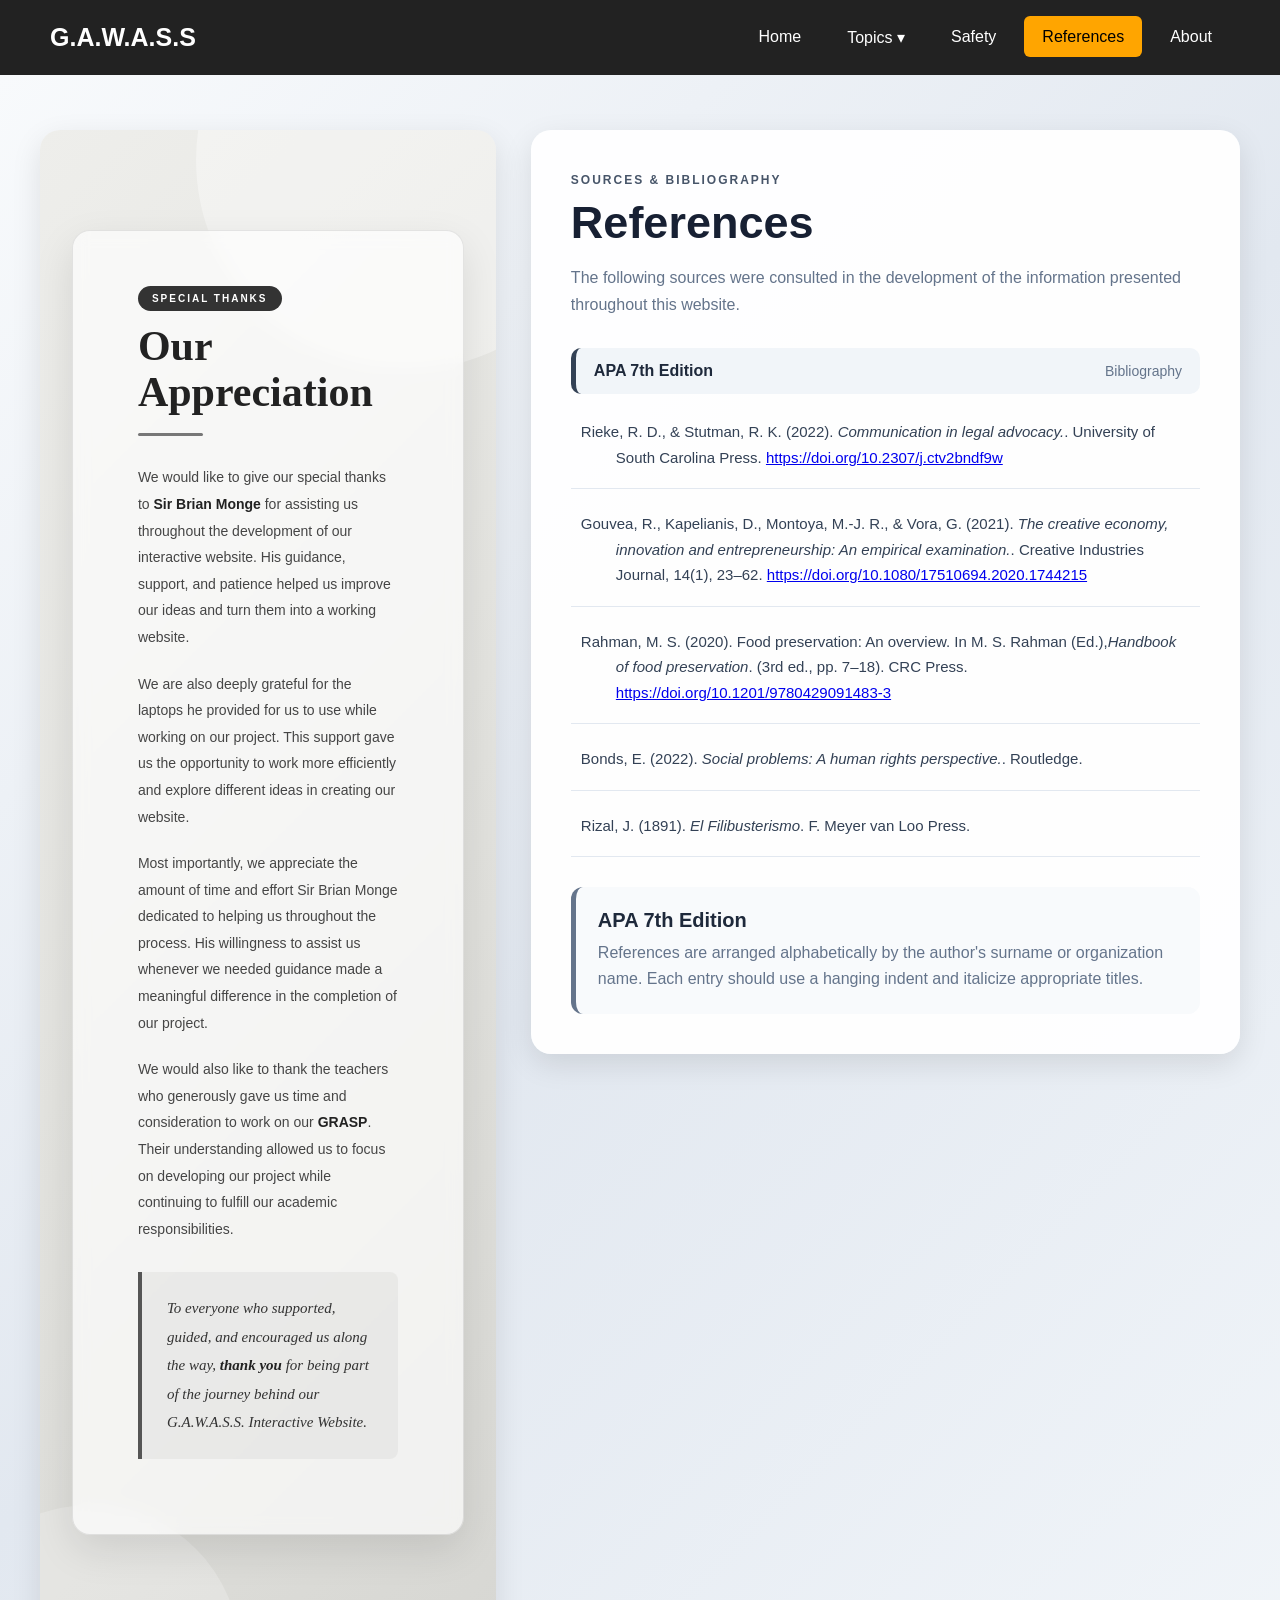
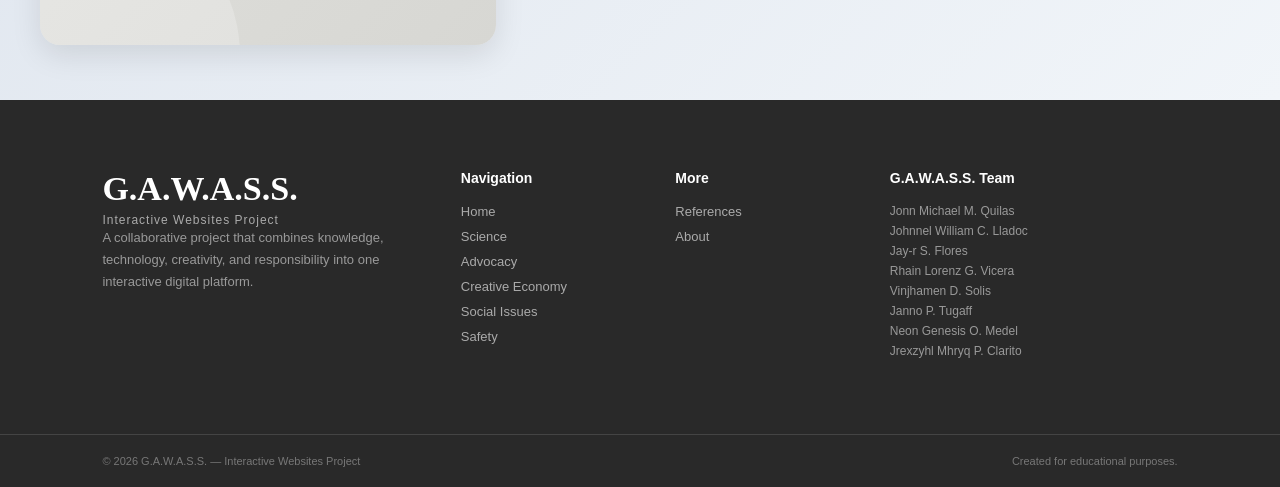
==== references.html @ 362246bd "Update references.html" ====
<!DOCTYPE html>
<html lang="en">

<head>
    <meta charset="UTF-8">
    <meta name="viewport" content="width=device-width, initial-scale=1.0">

    <title>References & Credits</title>

    <link rel="stylesheet" href="style.css">
</head>

<body>

 <header>
    <nav class="navbar">
        <div class="logo">
            G.A.W.A.S.S
        </div>
        <ul class="nav-links">
            <li>
                <a href="index.html">Home</a>
            </li>

            <li class="dropdown">
                <a href="#" class="topics-button">
                    Topics ▾
                </a>
                <ul class="dropdown-menu">
                    <li>
                        <a href="science.html">
                            Science
                        </a>
                    </li>
                    <li>
                        <a href="advocacy.html">
                            Advocacy
                        </a>
                    </li>
                    <li>
                        <a href="narrative.html">
                            Creative Economy
                        </a>
                    </li>
                    <li>
                        <a href="filipino.html">
                            Social Issues
                        </a>
                    </li>
                </ul>
            </li>
            <li>
                <a href="safety.html">
                    Safety
                </a>
            </li>
            <li>
                <a href="references.html" class="active">
                    References
                </a>
            </li>
            <li>
                <a href="about.html">
                    About
                </a>
            </li>
        </ul>
    </nav>
</header>



    
    <main class="references-page">

        <div class="references-container">

           <div class="credits-section">

    <div class="credits-content">

        <span class="credits-label">
            SPECIAL THANKS
        </span>

        <h2>
            Our Appreciation
        </h2>

        <p>
            We would like to give our special thanks to
            <strong>Sir Brian Monge</strong> for assisting us
            throughout the development of our interactive
            website. His guidance, support, and patience
            helped us improve our ideas and turn them into
            a working website.
        </p>

        <p>
            We are also deeply grateful for the laptops he
            provided for us to use while working on our
            project. This support gave us the opportunity
            to work more efficiently and explore different
            ideas in creating our website.
        </p>

        <p>
            Most importantly, we appreciate the amount of
            time and effort Sir Brian Monge dedicated to
            helping us throughout the process. His willingness
            to assist us whenever we needed guidance made a
            meaningful difference in the completion of our
            project.
        </p>

        <p>
            We would also like to thank the teachers who
            generously gave us time and consideration to work
            on our <strong>GRASP</strong>. Their understanding
            allowed us to focus on developing our project
            while continuing to fulfill our academic
            responsibilities.
        </p>

        <p class="credits-final-message">
            To everyone who supported, guided, and encouraged
            us along the way, <strong>thank you</strong> for
            being part of the journey behind our
            G.A.W.A.S.S. Interactive Website.
        </p>

    </div>

</div>

            </section>



            <section class="bibliography-section">

                <span class="page-label">
                    SOURCES & BIBLIOGRAPHY
                </span>

                <h1>
                    References
                </h1>

                <p class="bibliography-intro">
                    The following sources were consulted in the
                    development of the information presented
                    throughout this website.
                </p>


                <div class="apa-note">

                    <strong>
                        APA 7th Edition
                    </strong>

                    <span>
                        Bibliography
                    </span>

                </div>


        
                <div class="reference-list">


             

                    <div class="reference">

                        <p>
                            <span class="author">
                                Rieke, R. D., & Stutman, R. K.
                            </span>
                            (2022). <em>Communication in legal advocacy.</em>.
                            University of South Carolina Press.
                            <a href="https://doi.org/10.2307/j.ctv2bndf9w" target="_blank">https://doi.org/10.2307/j.ctv2bndf9w</a>
                        </p>

                    </div>



                    <div class="reference">

                        <p>
                            <span class="author">
                                Gouvea, R., Kapelianis, D., Montoya, M.-J. R., & Vora, G.
                            </span>
                            (2021). <em>The creative economy, innovation and entrepreneurship: An empirical examination.</em>.
                           Creative Industries Journal, 14(1), 23–62. <a href="https://doi.org/10.1080/17510694.2020.1744215" target="_blank">https://doi.org/10.1080/17510694.2020.1744215</a>
                        </p>

                    </div>


         

                    <div class="reference">

                        <p>
                            <span class="author">
                                Rahman, M. S.
                            </span>
                            (2020). Food preservation: An overview. In M. S. Rahman (Ed.),<em>Handbook of food preservation</em>.
                           (3rd ed., pp. 7–18). CRC Press. <a href="https://doi.org/10.1201/9780429091483-3" target="_blank">https://doi.org/10.1201/9780429091483-3</a>
                        </p>

                    </div>


     

                    <div class="reference">

                        <p>
                            <span class="author">
                                Bonds, E.
                            </span>
                            (2022). <em>Social problems: A human rights perspective.</em>.
                            Routledge.
                        </p>

                    </div>


          

                    <div class="reference">

                        <p>
                            <span class="author">
                                Rizal, J.
                            </span>
                            (1891). <em>El Filibusterismo</em>.
                            F. Meyer van Loo Press.
                        </p>

                    </div>


                </div>

                <div class="apa-reminder">

                    <h2>
                        APA 7th Edition
                    </h2>

                    <p>
                        References are arranged alphabetically
                        by the author's surname or organization
                        name. Each entry should use a hanging
                        indent and italicize appropriate titles.
                    </p>

                </div>

            </section>

        </div>

    </main>

    
<footer class="site-footer">

    <div class="footer-main">


       

        <div class="footer-brand">

            <h2>
                G.A.W.A.S.S.
            </h2>

            <p>
                Interactive Websites Project
            </p>

            <p>
                A collaborative project that combines
                knowledge, technology, creativity, and
                responsibility into one interactive
                digital platform.
            </p>

        </div>


    

        <div class="footer-navigation">

            <h3>
                Navigation
            </h3>

            <a href="index.html">
                Home
            </a>

            <a href="science.html">
                Science
            </a>

            <a href="advocacy.html">
                Advocacy
            </a>

            <a href="narrative.html">
                Creative Economy
            </a>

            <a href="filipino.html">
                Social Issues
            </a>

            <a href="safety.html">
                Safety
            </a>

        </div>


    

        <div class="footer-navigation">

            <h3>
                More
            </h3>

            <a href="references.html">
                References
            </a>

            <a href="about.html">
                About
            </a>

        </div>



        <div class="footer-team">

            <h3>
                G.A.W.A.S.S. Team
            </h3>

            <p>
                Jonn Michael M. Quilas
            </p>

            <p>
                Johnnel William C. Lladoc
            </p>

            <p>
                Jay-r S. Flores
            </p>

            <p>
                Rhain Lorenz G. Vicera
            </p>

            <p>
                Vinjhamen D. Solis
            </p>

            <p>
                Janno P. Tugaff
            </p>

            <p>
                Neon Genesis O. Medel
            </p>

            <p>
                Jrexzyhl Mhryq P. Clarito
            </p>

        </div>

    </div>


    <div class="footer-bottom">

        <p>
            © 2026 G.A.W.A.S.S. —
            Interactive Websites Project
        </p>

        <p>
            Created for educational purposes.
        </p>

    </div>

</footer>


</body>

</html>
---- style.css ----
* {
    margin: 0;
    padding: 0;
    box-sizing: border-box;
}

body {
    font-family: Arial, sans-serif;
    background: #f5f5f5;
}


.navbar {
    height: 75px;
    background: #222;
    display: flex;
    align-items: center;
    justify-content: space-between;
    padding: 0 50px;
    box-shadow: 0 3px 10px rgba(0, 0, 0, 0.3);
}


.logo {
    color: white;
    font-size: 25px;
    font-weight: bold;
}


.nav-links {
    display: flex;
    list-style: none;
    gap: 10px;
}

.nav-links a {
    color: white;
    text-decoration: none;
    padding: 12px 18px;
    border-radius: 6px;
    transition: 0.3s;
}

.nav-links a:hover {
    background: orange;
    color: black;
}

.nav-links a.active {
    background: orange;
    color: black;
}


.page {
    text-align: center;
    padding: 100px 30px;
}

.page h1 {
    font-size: 50px;
    margin-bottom: 20px;
}

.page p {
    font-size: 20px;
}





.science-page {
    padding: 60px 40px;
    text-align: center;
    min-height: 100vh;

    
    background: linear-gradient(
        135deg,
        #fff3b0,
        #ffd6a5,
        #caffbf,
        #a0c4ff
    );
}

.science-page h1 {
    font-size: 45px;
    margin-bottom: 15px;
    color: #222;
}

.intro {
    max-width: 800px;
    margin: 0 auto 40px;
    font-size: 18px;
    color: #333;
}


.preservation-container {
    display: grid;
    grid-template-columns: repeat(5, 1fr);
    gap: 20px;
    max-width: 1400px;
    margin: auto;
}

.preservation-box {
    background: rgba(255, 255, 255, 0.92);
    padding: 25px 20px;
    border-radius: 15px;
    min-height: 350px;

    box-shadow: 0 8px 20px rgba(0, 0, 0, 0.2);

    transition: 0.3s;
}

.preservation-box:hover {
    transform: translateY(-10px) scale(1.02);
    box-shadow: 0 15px 30px rgba(0, 0, 0, 0.3);
}

.preservation-box h2 {
    font-size: 22px;
    margin-bottom: 20px;
    color: #222;
}

.preservation-box p {
    line-height: 1.6;
    color: #444;
}

.reaction {
    margin: 25px 0;
    padding: 12px;
    background: #fff3cd;
    border-radius: 8px;
    border-left: 5px solid orange;
}

.reaction span {
    display: block;
    font-size: 20px;
    font-weight: bold;
    margin-top: 5px;
    color: #d35400;
}

.preservation-box button {
    border: none;
    padding: 10px 18px;
    border-radius: 8px;
    background: orange;
    color: white;
    cursor: pointer;
    font-weight: bold;
    transition: 0.3s;
}

.preservation-box button:hover {
    background: #e67e00;
    transform: scale(1.05);
}

.extra-info {
    display: none;
    margin-top: 15px;
    font-size: 14px;
}

@media (max-width: 1100px) {

    .preservation-container {
        grid-template-columns: repeat(2, 1fr);
    }

}

@media (max-width: 600px) {

    .preservation-container {
        grid-template-columns: 1fr;
    }

}



.science-page {

    background:
        linear-gradient(
            135deg,
            #fff4e6,
            #ffe9d0,
            #fff7ed
        );

    color: #3d3028;

    min-height: 100vh;
}



.science-page .section-heading h1,
.science-page .section-heading h2 {

    color: #4a3020;
}


.science-page .section-heading span {

    color: #a66a3f;

    letter-spacing: 3px;
}


.science-page .preservation-box {

    background: rgba(255, 255, 255, 0.65);

    border: 1px solid #f0c9a5;

    box-shadow:
        0 8px 20px
        rgba(140, 82, 35, 0.10);

    transition:
        transform .3s ease,
        box-shadow .3s ease;
}


.science-page .preservation-box:hover {

    transform: translateY(-5px);

    box-shadow:
        0 14px 28px
        rgba(140, 82, 35, 0.16);
}



.preservation-importance {

    width: min(1100px, 92%);

    margin: 90px auto 60px;

    background: rgba(255, 255, 255, 0.65);

    border: 1px solid #efc9a7;

    border-radius: 14px;

    overflow: hidden;

    box-shadow:
        0 10px 28px
        rgba(120, 70, 30, 0.10);
}


.importance-image {

    width: 100%;

    height: 280px;

    overflow: hidden;
}


.importance-image img {

    width: 100%;

    height: 100%;

    object-fit: cover;

    display: block;

    transition:
        transform .5s ease;
}


.preservation-importance:hover
.importance-image img {

    transform: scale(1.03);
}

.importance-content {

    padding: 40px 50px 45px;
}


.importance-content span {

    font-size: 11px;

    letter-spacing: 3px;

    color: #a66a3f;
}


.importance-content h2 {

    font-family:
        'Cormorant Garamond',
        Georgia,
        serif;

    font-size: 40px;

    font-weight: 500;

    color: #4a3020;

    margin: 8px 0 18px;
}


.importance-content p {

    max-width: 850px;

    font-size: 14px;

    line-height: 1.9;

    color: #69574a;

    margin-bottom: 15px;
}


@media (max-width: 650px) {

    .preservation-importance {

        width: 94%;

        margin-top: 60px;
    }


    .importance-image {

        height: 200px;
    }


    .importance-content {

        padding: 30px 25px 35px;
    }


    .importance-content h2 {

        font-size: 32px;
    }

}








.about-page {

    min-height: 100vh;

    padding: 50px;

    background: linear-gradient(
        135deg,
        #ffffff,
        #eeeeee
    );
}



.about-container {

    max-width: 1400px;

    margin: auto;

    display: grid;

    grid-template-columns:
        1fr 1.2fr;

    gap: 40px;

    align-items: start;
}




.members-section {

    background:
        rgba(255, 255, 255, 0.95);

    padding: 30px;

    border-radius: 20px;

    box-shadow:
        0 10px 30px
        rgba(0, 0, 0, 0.12);
}


.members-section h1 {

    font-size: 40px;

    margin-bottom: 5px;
}


.section-description {

    color: #555;

    margin-bottom: 25px;
}


.members-list {

    display: flex;

    flex-direction: column;

    gap: 12px;
}


.member-card {

    display: flex;

    align-items: center;

    background: white;

    padding: 12px;

    border-radius: 12px;

    box-shadow:
        0 4px 10px
        rgba(0, 0, 0, 0.08);

    transition: 0.3s;
}


.member-card:hover {

    transform:
        translateX(8px);

    box-shadow:
        0 8px 18px
        rgba(0, 0, 0, 0.15);
}



.member-card img {

    width: 70px;

    height: 70px;

    object-fit: cover;

    border-radius: 50%;

    margin-right: 15px;

    border: 3px solid #64748b;

    background: #eee;
}



.member-card h2 {

    font-size: 18px;

    margin-bottom: 5px;
}


.member-card p {

    color: #777;

    font-size: 14px;
}



.website-section {

    background:
        rgba(255, 255, 255, 0.95);

    border-radius: 20px;

    padding: 40px;

    box-shadow:
        0 10px 30px
        rgba(0, 0, 0, 0.12);
}


.website-content h1 {

    font-size: 45px;

    margin: 10px 0 20px;
}


.website-content > p {

    font-size: 17px;

    line-height: 1.7;

    color: #444;

    margin-bottom: 18px;
}



.tag {

    display: inline-block;

    padding: 8px 14px;

    background: #334155;

    color: white;

    font-size: 12px;

    font-weight: bold;

    border-radius: 20px;

    letter-spacing: 1px;
}



.topic-card {

    display: flex;

    align-items: flex-start;

    gap: 15px;

    padding: 18px;

    margin-top: 15px;

    background: #f8fafc;

    border-radius: 12px;

    border-left: 5px solid #64748b;

    transition: 0.3s;
}


.topic-card:hover {

    transform:
        translateX(5px);

    background: #f1f5f9;
}




.topic-icon {

    font-size: 30px;

    min-width: 40px;
}



.topic-card h2 {

    font-size: 21px;

    margin-bottom: 7px;

    color: #1e293b;
}


.topic-card p {

    color: #555;

    line-height: 1.6;

    margin: 0;
}


.website-ending {

    margin-top: 30px;

    padding: 25px;

    background:
        linear-gradient(
            135deg,
            #e2e8f0,
            #f8fafc
        );

    border-radius: 15px;

    border-left: 5px solid #334155;
}


.website-ending h2 {

    margin-top: 0;

    margin-bottom: 10px;
}


.website-ending p {

    line-height: 1.7;

    color: #444;
}



@media (max-width: 1000px) {

    .about-container {

        grid-template-columns: 1fr;
    }

}


@media (max-width: 600px) {

    .about-page {

        padding: 20px;
    }


    .website-section,
    .members-section {

        padding: 25px;
    }


    .website-content h1 {

        font-size: 35px;
    }

}










.safety-page {

    min-height: 100vh;

    padding: 60px 40px;

    background: linear-gradient(
        135deg,
        #dbeafe,
        #f8fafc,
        #e2e8f0
    );
}


.safety-title {

    text-align: center;

    max-width: 900px;

    margin: 0 auto 45px;
}


.safety-title span {

    font-size: 13px;

    font-weight: bold;

    letter-spacing: 3px;

    color: #475569;
}


.safety-title h1 {

    font-size: 48px;

    margin: 10px 0 15px;

    color: #172033;
}


.safety-title p {

    font-size: 18px;

    line-height: 1.6;

    color: #475569;
}

.safety-container {

    max-width: 1400px;

    margin: auto;

    display: grid;

    grid-template-columns:
        repeat(3, 1fr);

    gap: 25px;
}

.safety-box {

    position: relative;

    background: rgba(255, 255, 255, 0.95);

    padding: 35px 30px;

    border-radius: 18px;

    min-height: 560px;

    box-shadow:
        0 8px 25px
        rgba(0, 0, 0, 0.12);

    transition: 0.3s;

    border-top: 6px solid;
}


.safety-box:hover {

    transform:
        translateY(-8px);

    box-shadow:
        0 15px 30px
        rgba(0, 0, 0, 0.20);
}


.general-safety {

    border-top-color:
        #3b82f6;
}

.personal-safety {

    border-top-color:
        #22c55e;
}


.fire-safety {

    border-top-color:
        #ef4444;
}

.box-letter {

    position: absolute;

    top: 20px;

    right: 25px;

    width: 45px;

    height: 45px;

    display: flex;

    align-items: center;

    justify-content: center;

    border-radius: 50%;

    background: #172033;

    color: white;

    font-size: 20px;

    font-weight: bold;
}

.safety-icon {

    font-size: 50px;

    margin-bottom: 15px;
}


.safety-box h2 {

    font-size: 28px;

    margin-bottom: 12px;

    color: #172033;
}


.safety-box > p {

    color: #475569;

    line-height: 1.6;

    margin-bottom: 20px;
}



.safety-box ul {

    padding-left: 20px;
}


.safety-box li {

    margin-bottom: 13px;

    line-height: 1.5;

    color: #334155;
}



.safety-reminder {

    max-width: 1000px;

    margin: 40px auto 0;

    padding: 28px 35px;

    background:
        linear-gradient(
            135deg,
            #172033,
            #334155
        );

    color: white;

    border-radius: 15px;

    text-align: center;

    box-shadow:
        0 8px 20px
        rgba(0, 0, 0, 0.15);
}


.safety-reminder h2 {

    margin-bottom: 10px;

    font-size: 26px;
}


.safety-reminder p {

    color: #e2e8f0;

    line-height: 1.6;
}


@media (max-width: 1000px) {

    .safety-container {

        grid-template-columns: 1fr;
    }

    .safety-box {

        min-height: auto;
    }

}


@media (max-width: 600px) {

    .safety-page {

        padding: 35px 20px;
    }


    .safety-title h1 {

        font-size: 38px;
    }


    .safety-title p {

        font-size: 16px;
    }

}


.safety-image-section {

    width: min(1100px, 92%);

    margin: 80px auto 70px;

    background: rgba(255, 255, 255, 0.6);

    border-radius: 14px;

    overflow: hidden;

    border: 1px solid #c7c7c7;

    box-shadow:
        0 10px 25px
        rgba(0, 0, 0, 0.08);
}




.safety-wide-image {

    width: 100%;

    height: 300px;

    overflow: hidden;
}


.safety-wide-image img {

    width: 100%;

    height: 100%;

    object-fit: cover;

    display: block;

    transition:
        transform 0.5s ease;
}


.safety-image-section:hover
.safety-wide-image img {

    transform: scale(1.03);
}




.safety-image-caption {

    padding: 30px 45px 35px;
}


.safety-image-caption span {

    font-size: 11px;

    letter-spacing: 3px;

    color: #777;
}


.safety-image-caption h2 {

    font-family:
        'Cormorant Garamond',
        Georgia,
        serif;

    font-size: 38px;

    font-weight: 500;

    color: #333;

    margin: 8px 0 12px;
}


.safety-image-caption p {

    max-width: 850px;

    color: #666;

    font-size: 14px;

    line-height: 1.8;
}



@media (max-width: 650px) {

    .safety-image-section {

        width: 94%;

        margin: 60px auto;
    }


    .safety-wide-image {

        height: 200px;
    }


    .safety-image-caption {

        padding: 25px;
    }


    .safety-image-caption h2 {

        font-size: 31px;
    }

}










.advocacy-page {

    min-height: 100vh;

    padding: 60px 40px;

    background: linear-gradient(
        135deg,
        #ecfdf5,
        #f0fdf4,
        #d1fae5
    );
}


.advocacy-title {

    text-align: center;

    max-width: 900px;

    margin: 0 auto 50px;
}


.advocacy-title span {

    font-size: 13px;

    font-weight: bold;

    letter-spacing: 3px;

    color: #166534;
}


.advocacy-title h1 {

    font-size: 48px;

    margin: 10px 0 15px;

    color: #14532d;
}


.advocacy-title p {

    font-size: 18px;

    line-height: 1.6;

    color: #365314;
}


.cause-effect {

    max-width: 1200px;

    margin: auto;

    display: grid;

    grid-template-columns:
        1fr 100px 1fr;

    gap: 0 20px;

    align-items: center;
}



.chart-heading {

    padding: 25px;

    border-radius: 18px;

    margin-bottom: 25px;
}


.chart-heading span {

    font-size: 12px;

    font-weight: bold;

    letter-spacing: 2px;
}


.chart-heading h2 {

    font-size: 27px;

    margin: 8px 0;
}


.chart-heading p {

    line-height: 1.5;

    margin: 0;
}


.cause-heading {

    grid-column: 1;

    background: #dcfce7;

    border-left: 6px solid #16a34a;

    color: #14532d;
}


.effect-heading {

    grid-column: 3;

    background: #fef3c7;

    border-left: 6px solid #eab308;

    color: #713f12;
}



.cause-card {

    grid-column: 1;

    background: white;

    padding: 25px;

    border-radius: 16px;

    margin-bottom: 25px;

    min-height: 180px;

    border-left: 5px solid #22c55e;

    box-shadow:
        0 7px 20px
        rgba(0, 0, 0, 0.10);

    transition: 0.3s;
}


.cause-card:hover {

    transform: translateX(-5px);

    box-shadow:
        0 12px 25px
        rgba(0, 0, 0, 0.15);
}


.cause-number {

    font-size: 12px;

    font-weight: bold;

    color: #16a34a;

    letter-spacing: 2px;

    margin-bottom: 8px;
}


.cause-card h3 {

    font-size: 23px;

    margin-bottom: 10px;

    color: #166534;
}


.cause-card p {

    color: #555;

    line-height: 1.6;
}



.effect-card {

    grid-column: 3;

    background: white;

    padding: 25px;

    border-radius: 16px;

    margin-bottom: 25px;

    min-height: 180px;

    border-left: 5px solid #eab308;

    box-shadow:
        0 7px 20px
        rgba(0, 0, 0, 0.10);

    transition: 0.3s;
}


.effect-card:hover {

    transform: translateX(5px);

    box-shadow:
        0 12px 25px
        rgba(0, 0, 0, 0.15);
}


.effect-number {

    font-size: 12px;

    font-weight: bold;

    color: #ca8a04;

    letter-spacing: 2px;

    margin-bottom: 8px;
}


.effect-card h3 {

    font-size: 23px;

    margin-bottom: 10px;

    color: #713f12;
}


.effect-card p {

    color: #555;

    line-height: 1.6;
}


.connection {

    grid-column: 2;

    height: 180px;

    display: flex;

    flex-direction: column;

    align-items: center;

    justify-content: center;
}


.connection-line {

    width: 5px;

    height: 100px;

    background: #65a30d;

    border-radius: 10px;
}


.connection-arrow {

    font-size: 30px;

    font-weight: bold;

    color: #65a30d;

    line-height: 1;
}



.action-plan {

    max-width: 1200px;

    margin: 70px auto 0;

    padding: 45px;

    background: rgba(255, 255, 255, 0.95);

    border-radius: 22px;

    box-shadow:
        0 10px 30px
        rgba(0, 0, 0, 0.12);
}


.action-title {

    text-align: center;

    max-width: 800px;

    margin: auto;
}


.action-title span {

    font-size: 12px;

    font-weight: bold;

    letter-spacing: 2px;

    color: #15803d;
}


.action-title h2 {

    font-size: 38px;

    color: #14532d;

    margin: 8px 0 12px;
}


.action-title p {

    color: #555;

    line-height: 1.7;
}


.action-grid {

    display: grid;

    grid-template-columns:
        repeat(3, 1fr);

    gap: 20px;

    margin-top: 35px;
}


.action-card {

    padding: 25px;

    background: #f0fdf4;

    border-radius: 15px;

    border-top: 4px solid #22c55e;

    transition: 0.3s;
}


.action-card:hover {

    transform:
        translateY(-5px);

    background: #dcfce7;
}


.action-icon {

    font-size: 35px;

    margin-bottom: 10px;
}


.action-card h3 {

    font-size: 21px;

    color: #166534;

    margin-bottom: 8px;
}


.action-card p {

    color: #555;

    line-height: 1.6;

    margin: 0;
}



.action-message {

    margin-top: 35px;

    padding: 30px;

    text-align: center;

    background:
        linear-gradient(
            135deg,
            #14532d,
            #166534
        );

    color: white;

    border-radius: 17px;
}


.action-message h2 {

    font-size: 30px;

    margin-bottom: 10px;
}


.action-message p {

    max-width: 800px;

    margin: auto;

    color: #dcfce7;

    line-height: 1.7;
}


@media (max-width: 900px) {

    .cause-effect {

        grid-template-columns: 1fr;

        gap: 15px;
    }


    .chart-heading {

        grid-column: 1 !important;
    }


    .cause-card,
    .effect-card {

        grid-column: 1;

        margin-bottom: 0;
    }


    .connection {

        grid-column: 1;

        height: 70px;

        flex-direction: row;
    }


    .connection-line {

        width: 100px;

        height: 5px;
    }


    .connection-arrow {

        transform: rotate(-90deg);
    }


    .action-grid {

        grid-template-columns: 1fr;
    }

}


@media (max-width: 600px) {

    .advocacy-page {

        padding: 35px 20px;
    }


    .advocacy-title h1 {

        font-size: 38px;
    }


    .action-plan {

        padding: 25px;
    }

}

.advocacy-image-section {

    width: min(1100px, 92%);

    margin: 80px auto 70px;

    background: rgba(255, 255, 255, 0.55);

    border-radius: 14px;

    overflow: hidden;

    border: 1px solid #c9d2c5;

    box-shadow:
        0 10px 25px
        rgba(0, 0, 0, 0.08);
}



.advocacy-wide-image {

    width: 100%;

    height: 300px;

    overflow: hidden;
}


.advocacy-wide-image img {

    width: 100%;

    height: 100%;

    object-fit: cover;

    display: block;

    transition:
        transform 0.5s ease;
}


.advocacy-image-section:hover
.advocacy-wide-image img {

    transform: scale(1.03);
}


.advocacy-image-caption {

    padding: 30px 45px 35px;
}


.advocacy-image-caption span {

    font-size: 11px;

    letter-spacing: 3px;

    color: #657461;
}


.advocacy-image-caption h2 {

    font-family:
        'Cormorant Garamond',
        Georgia,
        serif;

    font-size: 38px;

    font-weight: 500;

    color: #354235;

    margin: 8px 0 12px;
}


.advocacy-image-caption p {

    max-width: 850px;

    color: #606860;

    font-size: 14px;

    line-height: 1.8;
}



@media (max-width: 650px) {

    .advocacy-image-section {

        width: 94%;

        margin: 60px auto;
    }


    .advocacy-wide-image {

        height: 200px;
    }


    .advocacy-image-caption {

        padding: 25px;
    }


    .advocacy-image-caption h2 {

        font-size: 31px;
    }

}








.references-page {

    min-height: 100vh;

    padding: 55px 40px;

    background: linear-gradient(
        135deg,
        #f8fafc,
        #e2e8f0,
        #f1f5f9
    );
}



.references-container {

    max-width: 1400px;

    margin: auto;

    display: grid;

    grid-template-columns:
        0.9fr 1.4fr;

    gap: 35px;

    align-items: start;
}




.credits-section,
.bibliography-section {

    background:
        rgba(255, 255, 255, 0.96);

    border-radius: 20px;

    padding: 40px;

    box-shadow:
        0 10px 30px
        rgba(0, 0, 0, 0.10);
}




.page-label {

    display: inline-block;

    font-size: 12px;

    font-weight: bold;

    letter-spacing: 2px;

    color: #475569;

    margin-bottom: 5px;
}



.references-page h1 {

    font-size: 45px;

    margin: 5px 0 15px;

    color: #172033;
}



.credits-intro,
.bibliography-intro {

    color: #64748b;

    line-height: 1.7;

    margin-bottom: 30px;
}




.credit-list {

    display: flex;

    flex-direction: column;

    gap: 12px;
}




.credit-member {

    display: flex;

    align-items: center;

    gap: 15px;

    padding: 15px;

    background: #f8fafc;

    border-radius: 12px;

    border-left: 4px solid #64748b;

    transition: 0.3s;
}


.credit-member:hover {

    transform:
        translateX(5px);

    background: #f1f5f9;
}




.credit-number {

    min-width: 38px;

    height: 38px;

    display: flex;

    align-items: center;

    justify-content: center;

    background: #334155;

    color: white;

    border-radius: 50%;

    font-size: 12px;

    font-weight: bold;
}



.credit-member h2 {

    font-size: 17px;

    margin: 0 0 4px;

    color: #1e293b;
}


.credit-member p {

    margin: 0;

    color: #64748b;

    font-size: 13px;
}



.website-credit {

    margin-top: 25px;

    padding: 25px;

    border-radius: 15px;

    background:
        linear-gradient(
            135deg,
            #334155,
            #475569
        );

    color: white;
}


.website-credit h2 {

    margin-top: 0;

    margin-bottom: 10px;
}


.website-credit p {

    color: #e2e8f0;

    line-height: 1.6;
}


.credit-line {

    margin-top: 10px;

    color: #f1f5f9;

    font-size: 14px;
}



.apa-note {

    display: flex;

    align-items: center;

    justify-content: space-between;

    padding: 14px 18px;

    margin-bottom: 25px;

    background: #f1f5f9;

    border-radius: 10px;

    border-left: 5px solid #334155;
}


.apa-note strong {

    color: #1e293b;
}


.apa-note span {

    color: #64748b;

    font-size: 14px;
}



.reference-list {

    display: flex;

    flex-direction: column;

    gap: 22px;
}


.reference {

    padding: 0 10px;

    border-bottom: 1px solid #e2e8f0;

    padding-bottom: 18px;
}


.reference p {

    margin: 0;

    color: #334155;

    font-size: 15px;

    line-height: 1.7;

    padding-left: 35px;

    text-indent: -35px;
}


.reference em {

    font-style: italic;
}



.apa-reminder {

    margin-top: 30px;

    padding: 22px;

    background: #f8fafc;

    border-radius: 12px;

    border-left: 5px solid #64748b;
}


.apa-reminder h2 {

    font-size: 20px;

    margin: 0 0 8px;

    color: #1e293b;
}


.apa-reminder p {

    color: #64748b;

    line-height: 1.6;

    margin: 0;
}


@media (max-width: 1000px) {

    .references-container {

        grid-template-columns: 1fr;
    }

}


@media (max-width: 600px) {

    .references-page {

        padding: 30px 20px;
    }


    .credits-section,
    .bibliography-section {

        padding: 25px;
    }


    .references-page h1 {

        font-size: 36px;
    }

}







.creative-page {

    width: 100%;

    padding-top: 60px;

    background: #e4e0da;

    min-height: 100vh;
}


.creative-layout {

    width: min(1250px, 95%);

    margin: auto;

    display: grid;

    grid-template-columns: 1.15fr 1fr;

    gap: 70px;

    align-items: center;
}



.creative-left {

    width: 100%;
}


.creative-main {

    padding-bottom: 30%;

    display: flex;

    align-items: center;

    gap: 35px;
}


.creative-main-image:hover img {

    transform: scale(1.03);
    transform: translateY(-8px);

    box-shadow:
        0 15px 30px
        rgba(0,0,0,.15);
}


.creative-main-image {

    width: 350px;

    height: 350px;

    flex-shrink: 0;

    overflow: hidden;

    border-radius: 14px;

    background: #d6d2cc;
}


.creative-main-image img {

    width: 100%;

    height: 100%;

    object-fit: cover;

    display: block;
}




.creative-main-description {

    max-width: 300px;
}


.creative-label {

    font-size: 12px;

    letter-spacing: 3px;

    color: #777;

    font-weight: 500;
}


.creative-main-description h1 {

    font-family:
        'Cormorant Garamond',
        serif;

    font-size: 52px;

    font-weight: 600;

    margin: 5px 0 15px;

    color: #222;
}


.creative-main-description p {

    font-family:
        'Montserrat',
        sans-serif;

    font-size: 14px;

    font-weight: 300;

    line-height: 1.8;

    color: #666;

    margin-bottom: 15px;
}



.creative-right {
    padding-bottom: 30%;

    display: flex;

    flex-direction: column;

    gap: 35px;
}




.creative-item {

    display: flex;

    align-items: center;

    gap: 25px;

    width: 100%;
}


.creative-item:hover .creative-item-image img {

    transform: scale(1.03);

    transform: translateY(-8px);

    box-shadow:
        0 15px 30px
        rgba(0,0,0,.15);
}

.creative-item-image {

    width: 170px;

    height: 230px;

    flex-shrink: 0;

    overflow: hidden;

    border-radius: 10px;

    background: #d6d2cc;
}


.creative-item-image img {

    width: 100%;

    height: 100%;

    object-fit: cover;

    display: block;
}




.creative-item-description {

    flex: 1;
}


.creative-item-description > span {

    font-size: 11px;

    letter-spacing: 2px;

    color: #888;
}


.creative-item-description h2 {

    font-family:
        'Cormorant Garamond',
        serif;

    font-size: 28px;

    font-weight: 600;

    margin: 6px 0 10px;

    color: #222;
}


.creative-item-description p {

    font-family:
        'Montserrat',
        sans-serif;

    font-size: 13px;

    font-weight: 300;

    line-height: 1.7;

    color: #777;

    margin-bottom: 10px;
}




@media (max-width: 1100px) {

    .creative-layout {

        grid-template-columns: 1fr;

        gap: 60px;
    }

    .creative-main {

        justify-content: center;
    }

    .creative-right {

        max-width: 800px;

        margin: auto;

        width: 100%;
    }

}


@media (max-width: 700px) {

    .creative-page {

        padding: 40px 20px;
    }

    .creative-main {

        flex-direction: column;

        text-align: center;
    }

    .creative-main-image {

        width: min(100%, 350px);

        height: auto;

        aspect-ratio: 1 / 1;
    }

    .creative-main-description {

        max-width: 500px;
    }

    .creative-item {

        align-items: flex-start;
    }

    .creative-item-image {

        width: 140px;

        height: 190px;
    }


}


@media (max-width: 500px) {

    .creative-item {

        flex-direction: column;
    }

    .creative-item-image {

        width: 100%;

        height: 260px;
    }

    .creative-item-description {

        width: 100%;
    }

}

.image-button {

    position: relative;

    border: none;

    padding: 0;

    cursor: pointer;

    font: inherit;

}



.image-overlay {

    position: absolute;

    left: 50%;

    top: 50%;

    transform:
        translate(-50%, -50%)
        translateY(10px);

    padding: 10px 18px;

    background:
        rgba(30, 30, 30, .85);

    color: white;

    border-radius: 30px;

    font-size: 11px;

    letter-spacing: 1px;

    opacity: 0;

    transition:
        opacity .3s ease,
        transform .3s ease;

    pointer-events: none;
}


.image-button:hover .image-overlay {

    opacity: 1;

    transform:
        translate(-50%, -50%)
        translateY(0);

}


.creative-main-image {

    cursor: pointer;

    transition:
        transform .3s ease,
        box-shadow .3s ease;
}


.creative-main-image:hover {

    transform: translateY(-6px);

    box-shadow:
        0 18px 35px
        rgba(0,0,0,.18);

}


.creative-main-image img {

    transition:
        transform .5s ease;
}


.creative-main-image:hover img {

    transform: scale(1.04);

}


.interactive-product {

    transition:
        transform .3s ease,
        box-shadow .3s ease;
}


.interactive-product:hover {

    transform: translateX(-5px);

}

.creative-item-image {

    cursor: pointer;

    overflow: hidden;
}


.creative-item-image img {

    transition:
        transform .5s ease;
}


.creative-item-image:hover img {

    transform: scale(1.06);

}


.onyx-divider {

    width: 55px;

    height: 2px;

    background: #777;

    margin: 25px 0;

}


.onyx-highlight {

    font-size: 14px;

    line-height: 1.7;

    color: #555;

}


.read-more-btn {

    margin-top: 10px;

    padding: 9px 16px;

    border: 1px solid #888;

    background: transparent;

    color: #444;

    border-radius: 4px;

    cursor: pointer;

    font-size: 11px;

    letter-spacing: 1px;

    transition:
        background .3s ease,
        color .3s ease;
}


.read-more-btn:hover {

    background: #333;

    color: white;

}


.product-details {

    max-height: 0;

    overflow: hidden;

    opacity: 0;

    transition:
        max-height .5s ease,
        opacity .4s ease;
}


.product-details.show-details {

    max-height: 300px;

    opacity: 1;

}


.product-details p {

    margin-top: 12px;

}



.image-modal {

    position: fixed;

    inset: 0;

    z-index: 9999;

    display: flex;

    align-items: center;

    justify-content: center;

    flex-direction: column;

    padding: 30px;

    background:
        rgba(20,20,20,.94);

    opacity: 0;

    visibility: hidden;

    transition:
        opacity .3s ease,
        visibility .3s ease;

}


.image-modal.show-modal {

    opacity: 1;

    visibility: visible;

}


.image-modal img {

    max-width: 85vw;

    max-height: 78vh;

    object-fit: contain;

    border-radius: 8px;

    box-shadow:
        0 20px 60px
        rgba(0,0,0,.5);

    transform: scale(.9);

    transition:
        transform .35s ease;
}


.image-modal.show-modal img {

    transform: scale(1);

}


.image-modal p {

    color: white;

    font-size: 14px;

    margin-top: 18px;

    letter-spacing: 1px;

}




.close-modal {

    position: absolute;

    top: 25px;

    right: 35px;

    width: 42px;

    height: 42px;

    border: none;

    border-radius: 50%;

    background: rgba(255,255,255,.12);

    color: white;

    font-size: 28px;

    cursor: pointer;

    transition:
        background .3s ease,
        transform .3s ease;
}


.close-modal:hover {

    background: rgba(255,255,255,.25);

    transform: rotate(90deg);

}




body.modal-open {

    overflow: hidden;

}

@media (max-width: 900px) {

    .creative-main {

        flex-direction: column;

        align-items: stretch;

    }


    .creative-main-image {

        width: 100%;

        height: 400px;

    }


    .creative-item {

        grid-template-columns: 1fr;

    }

}


@media (max-width: 600px) {

    .creative-main-image {

        height: 300px;

    }


    .image-modal {

        padding: 20px;

    }


    .image-modal img {

        max-width: 95vw;

        max-height: 75vh;

    }


    .close-modal {

        right: 20px;

        top: 20px;

    }

}

.filipino-film-section {

    position: relative;

    margin-top: 0;

    padding: 100px 7% 120px;

    background:
        linear-gradient(
            to bottom,
            #d9d3c7 0%,
            #eee3d0 12%,
            #f7ead5 35%,
            #f6e8d0 100%
        );

    overflow: hidden;

}


.filipino-film-section::before {

    content: "";

    position: absolute;

    top: 0;

    left: 0;

    width: 100%;

    height: 140px;

    background:
        linear-gradient(
            to bottom,
            rgba(70,70,70,.18),
            rgba(246,232,208,0)
        );

    pointer-events: none;

}


.filipino-film-container {

    position: relative;

    z-index: 2;

    max-width: 1250px;

    margin: auto;

    display: grid;

    grid-template-columns:
        1fr
        1fr;

    gap: 70px;

    align-items: center;

}


.filipino-film-left,
.filipino-film-right {

    width: 100%;

}


.film-logo-card {

    display: flex;

    align-items: center;

    gap: 35px;

    padding: 30px;

    background:
        rgba(255,255,255,.32);

    border:
        1px solid
        rgba(80,65,45,.18);

    border-radius: 12px;

    box-shadow:
        0 12px 30px
        rgba(70,50,30,.10);

    backdrop-filter:
        blur(4px);

}


.film-logo-image {

    width: 300px;

    min-width: 300px;

    height: 300px;

    overflow: hidden;

    border-radius: 10px;

    background: #f5e6cd;

    box-shadow:
        0 10px 25px
        rgba(40,30,20,.18);

}


.film-logo-image img {

    width: 100%;

    height: 100%;

    object-fit: cover;

    display: block;

    transition:
        transform .5s ease;

}


.film-logo-image:hover img {

    transform: scale(1.05);

}


.film-logo-description {

    flex: 1;

}


.film-label {

    display: block;

    margin-bottom: 10px;

    font-size: 10px;

    font-weight: 700;

    letter-spacing: 2px;

    color: #9b6500;

}


.film-logo-description h2,
.film-poster-description h2 {

    margin: 0 0 18px;

    font-family:
        Georgia,
        "Times New Roman",
        serif;

    color: #171717;

    font-size: 28px;

    line-height: 1.15;

}


.film-logo-description p,
.film-poster-description p {

    color: #403b35;

    font-size: 14px;

    line-height: 1.8;

    margin-bottom: 14px;

}


.film-highlight {

    margin-top: 20px;

    padding-left: 15px;

    border-left:
        3px solid
        #b88620;

    font-family:
        Georgia,
        "Times New Roman",
        serif;

    font-style: italic;

    color: #263d61 !important;

}


.film-poster-card {

    display: grid;

    grid-template-columns:
        280px
        1fr;

    gap: 30px;

    align-items: center;

    padding: 30px;

    background:
        rgba(255,255,255,.35);

    border:
        1px solid
        rgba(80,65,45,.18);

    border-radius: 12px;

    box-shadow:
        0 12px 30px
        rgba(70,50,30,.10);

}


.film-poster-image {

    position: relative;

    width: 280px;

    height: 400px;

    padding: 0;

    border: none;

    border-radius: 8px;

    overflow: hidden;

    cursor: pointer;

    background: #ddd;

    box-shadow:
        0 12px 25px
        rgba(30,25,20,.22);

}


.film-poster-image img {

    width: 100%;

    height: 100%;

    object-fit: cover;

    display: block;

    transition:
        transform .5s ease;

}


.film-poster-image:hover img {

    transform: scale(1.06);

}


.film-image-overlay {

    position: absolute;

    top: 50%;

    left: 50%;

    transform:
        translate(-50%, -50%)
        translateY(10px);

    padding: 10px 18px;

    background:
        rgba(20,20,20,.88);

    color: white;

    border-radius: 30px;

    font-size: 10px;

    letter-spacing: 1px;

    opacity: 0;

    transition:
        opacity .3s ease,
        transform .3s ease;

    pointer-events: none;

}


.film-poster-image:hover
.film-image-overlay {

    opacity: 1;

    transform:
        translate(-50%, -50%)
        translateY(0);

}


.film-poster-description {

    min-width: 0;

}


.film-read-button {

    margin-top: 8px;

    padding: 9px 18px;

    border:
        1px solid
        #8a6b35;

    background:
        transparent;

    color: #5b451f;

    border-radius: 4px;

    cursor: pointer;

    font-size: 10px;

    letter-spacing: 1px;

    transition:
        background .3s ease,
        color .3s ease;

}


.film-read-button:hover {

    background: #263d61;

    color: white;

    border-color: #263d61;

}


.film-hidden-description {

    max-height: 0;

    overflow: hidden;

    opacity: 0;

    transition:
        max-height .5s ease,
        opacity .4s ease;

}


.film-hidden-description.show {

    max-height: 250px;

    opacity: 1;

}


.film-image-modal {

    position: fixed;

    inset: 0;

    z-index: 9999;

    display: flex;

    align-items: center;

    justify-content: center;

    flex-direction: column;

    padding: 30px;

    background:
        rgba(20,20,20,.95);

    opacity: 0;

    visibility: hidden;

    transition:
        opacity .3s ease,
        visibility .3s ease;

}


.film-image-modal.show {

    opacity: 1;

    visibility: visible;

}


.film-image-modal img {

    max-width: 85vw;

    max-height: 80vh;

    object-fit: contain;

    border-radius: 6px;

    box-shadow:
        0 20px 60px
        rgba(0,0,0,.5);

    transform: scale(.9);

    transition:
        transform .35s ease;

}


.film-image-modal.show img {

    transform: scale(1);

}


.film-image-modal p {

    color: white;

    margin-top: 18px;

    font-size: 14px;

    letter-spacing: 1px;

}


.film-modal-close {

    position: absolute;

    top: 25px;

    right: 35px;

    width: 42px;

    height: 42px;

    border: none;

    border-radius: 50%;

    background:
        rgba(255,255,255,.12);

    color: white;

    font-size: 28px;

    cursor: pointer;

    transition:
        transform .3s ease,
        background .3s ease;

}


.film-modal-close:hover {

    transform: rotate(90deg);

    background:
        rgba(255,255,255,.25);

}


@media (max-width: 1000px) {

    .filipino-film-container {

        grid-template-columns: 1fr;

    }

}


@media (max-width: 700px) {

    .film-logo-card {

        flex-direction: column;

        align-items: stretch;

    }


    .film-logo-image {

        width: 100%;

        min-width: 0;

        height: auto;

        aspect-ratio: 1 / 1;

    }


    .film-poster-card {

        grid-template-columns: 1fr;

    }


    .film-poster-image {

        width: 100%;

        height: 450px;

    }


    .filipino-film-section {

        padding:
            70px 5% 90px;

    }

}




.social-page {

    min-height: 100vh;

    padding: 70px 40px;

    background:
        linear-gradient(
            135deg,
            #e6e6e4,
            #dddddd,
            #dbdbda
        );

    color: #333;
}



.social-introduction {

    width: min(900px, 90%);

    margin: 0 auto 80px;

    text-align: center;
}


.social-label {

    display: block;

    font-size: 11px;

    letter-spacing: 3px;

    color: #777;

    margin-bottom: 12px;
}


.social-introduction h1 {

    font-family:
        'Cormorant Garamond',
        Georgia,
        serif;

    font-size: 52px;

    font-weight: 500;

    color: #292929;

    margin: 0 0 20px;
}


.social-introduction h1 em {

    font-weight: 600;
}


.social-introduction > p {

    max-width: 750px;

    margin: 0 auto 35px;

    font-family:
        'Montserrat',
        Arial,
        sans-serif;

    font-size: 15px;

    line-height: 1.9;

    color: #666;
}


.social-intro-image {

    width: 760px;

    height: 380px;

    margin: 35px auto 0;

    overflow: hidden;

    border-radius: 12px;

    background: #d5d5d3;

    box-shadow:
        0 10px 25px
        rgba(0,0,0,.12);
}


.social-intro-image img {

    width: 100%;

    height: 100%;

    object-fit: cover;

    display: block;
}


.social-issues {

    width: min(1150px, 95%);

    margin: auto;
}


.social-section-heading {

    text-align: center;

    margin-bottom: 45px;
}


.social-section-heading span {

    font-size: 11px;

    letter-spacing: 3px;

    color: #777;
}


.social-section-heading h2 {

    font-family:
        'Cormorant Garamond',
        Georgia,
        serif;

    font-size: 38px;

    font-weight: 500;

    margin-top: 8px;

    color: #303030;
}



.social-issue {

    display: grid;

    grid-template-columns:
        320px 1fr;

    gap: 55px;

    align-items: center;

    padding: 45px 0;

    border-top:
        1px solid #c9c9c7;
}


.social-issue-image {

    width: 320px;

    height: 320px;

    overflow: hidden;

    border-radius: 10px;

    background: #d5d5d3;

    box-shadow:
        0 7px 20px
        rgba(0,0,0,.10);
}


.social-issue-image img {

    width: 100%;

    height: 100%;

    object-fit: cover;

    display: block;

    transition:
        transform .4s ease;
}


.social-issue-image:hover img {

    transform: scale(1.04);
}



.social-issue-content {

    padding-right: 30px;
}


.social-issue-content > span {

    font-size: 11px;

    letter-spacing: 2px;

    color: #888;
}


.social-issue-content h2 {

    font-family:
        'Cormorant Garamond',
        Georgia,
        serif;

    font-size: 36px;

    font-weight: 500;

    color: #292929;

    margin: 7px 0 15px;
}


.social-issue-content p {

    font-family:
        'Montserrat',
        Arial,
        sans-serif;

    font-size: 14px;

    line-height: 1.85;

    color: #666;

    max-width: 650px;

    margin-bottom: 13px;
}



.social-conclusion {

    width: min(900px, 90%);

    margin: 70px auto 20px;

    padding: 40px;

    text-align: center;

    background: rgba(255,255,255,.45);

    border:
        1px solid #d0d0ce;

    border-radius: 12px;
}


.social-conclusion > span {

    font-size: 11px;

    letter-spacing: 3px;

    color: #777;
}


.social-conclusion h2 {

    font-family:
        'Cormorant Garamond',
        Georgia,
        serif;

    font-size: 34px;

    font-weight: 500;

    margin: 10px 0 15px;

    color: #292929;
}


.social-conclusion p {

    max-width: 700px;

    margin: auto;

    font-size: 14px;

    line-height: 1.8;

    color: #666;
}


@media (max-width: 850px) {

    .social-page {

        padding: 50px 25px;
    }


    .social-introduction h1 {

        font-size: 42px;
    }


    .social-issue {

        grid-template-columns: 250px 1fr;

        gap: 30px;
    }


    .social-issue-image {

        width: 250px;

        height: 250px;
    }

}


@media (max-width: 650px) {

    .social-introduction h1 {

        font-size: 38px;
    }


    .social-intro-image {

        width: 100%;

        max-width: 350px;

        height: auto;

        aspect-ratio: 1 / 1;
    }


    .social-issue {

        grid-template-columns: 1fr;

        gap: 25px;

        padding: 35px 0;
    }


    .social-issue-image {

        width: 100%;

        max-width: 350px;

        height: auto;

        aspect-ratio: 1 / 1;

        margin: auto;
    }


    .social-issue-content {

        padding-right: 0;

        text-align: center;
    }


    .social-issue-content p {

        margin-left: auto;

        margin-right: auto;
    }

}


.social-image-button {

    position: relative;

    border: none;

    padding: 0;

    cursor: pointer;

    display: block;

    width: 320px;

    height: 320px;

    overflow: hidden;

    border-radius: 10px;

    background: #d5d5d3;

    box-shadow:
        0 7px 20px
        rgba(0,0,0,.10);

}


.social-image-button img {

    width: 100%;

    height: 100%;

    object-fit: cover;

    display: block;

    transition:
        transform .5s ease;
}


.social-image-button:hover img {

    transform: scale(1.07);

}


.social-image-overlay {

    position: absolute;

    left: 50%;

    top: 50%;

    transform:
        translate(-50%, -50%)
        translateY(10px);

    padding: 10px 18px;

    background:
        rgba(30,30,30,.88);

    color: white;

    border-radius: 25px;

    font-family:
        'Montserrat',
        Arial,
        sans-serif;

    font-size: 10px;

    letter-spacing: 1px;

    white-space: nowrap;

    opacity: 0;

    transition:
        opacity .3s ease,
        transform .3s ease;

    pointer-events: none;
}


.social-image-button:hover
.social-image-overlay {

    opacity: 1;

    transform:
        translate(-50%, -50%)
        translateY(0);

}


.interactive-social {

    transition:
        transform .3s ease;
}


.interactive-social:hover {

    transform:
        translateX(5px);

}


.social-read-btn {

    margin-top: 8px;

    padding: 9px 17px;

    border:
        1px solid #999;

    background: transparent;

    color: #555;

    border-radius: 4px;

    cursor: pointer;

    font-family:
        'Montserrat',
        Arial,
        sans-serif;

    font-size: 10px;

    letter-spacing: 1px;

    transition:
        background .3s ease,
        color .3s ease,
        transform .2s ease;
}


.social-read-btn:hover {

    background: #333;

    color: white;

    transform:
        translateY(-2px);

}


.social-extra {

    max-height: 0;

    overflow: hidden;

    opacity: 0;

    transition:
        max-height .5s ease,
        opacity .4s ease;
}


.social-extra.show-social {

    max-height: 300px;

    opacity: 1;

}


.social-image-modal {

    position: fixed;

    inset: 0;

    z-index: 9999;

    display: flex;

    align-items: center;

    justify-content: center;

    flex-direction: column;

    padding: 30px;

    background:
        rgba(25,25,25,.95);

    opacity: 0;

    visibility: hidden;

    transition:
        opacity .3s ease,
        visibility .3s ease;

}


.social-image-modal.show-social-modal {

    opacity: 1;

    visibility: visible;

}


.social-image-modal img {

    max-width: 85vw;

    max-height: 78vh;

    object-fit: contain;

    border-radius: 8px;

    box-shadow:
        0 20px 60px
        rgba(0,0,0,.55);

    transform: scale(.9);

    transition:
        transform .35s ease;
}


.social-image-modal.show-social-modal img {

    transform: scale(1);

}


.social-image-modal p {

    color: white;

    font-family:
        'Montserrat',
        Arial,
        sans-serif;

    font-size: 14px;

    margin-top: 18px;

    letter-spacing: 1px;

}


.social-modal-close {

    position: absolute;

    top: 25px;

    right: 35px;

    width: 42px;

    height: 42px;

    border: none;

    border-radius: 50%;

    background:
        rgba(255,255,255,.12);

    color: white;

    font-size: 28px;

    cursor: pointer;

    transition:
        background .3s ease,
        transform .3s ease;
}


.social-modal-close:hover {

    background:
        rgba(255,255,255,.25);

    transform:
        rotate(90deg);

}


body.social-modal-open {

    overflow: hidden;

}

@media (max-width: 700px) {

    .social-image-button {

        width: 100%;

        height: 280px;

    }


    .interactive-social:hover {

        transform: none;

    }


    .social-image-modal {

        padding: 20px;

    }


    .social-image-modal img {

        max-width: 95vw;

        max-height: 75vh;

    }


    .social-modal-close {

        top: 18px;

        right: 20px;

    }

}



.dropdown {
    position: relative;
}




.topics-button {
    cursor: pointer;
}




.dropdown-menu {

    position: absolute;

    top: 100%;
    left: 50%;

    transform: translateX(-50%);

    min-width: 200px;

    padding: 10px 0;

    margin-top: 10px;

    background: #333232;

    border-radius: 10px;

    box-shadow:
        0 8px 20px
        rgba(0, 0, 0, 0.25);

    list-style: none;

    opacity: 0;

    visibility: hidden;

    transform:
        translateX(-50%)
        translateY(-10px);

    transition:
        opacity 0.25s ease,
        transform 0.25s ease,
        visibility 0.25s ease;

    z-index: 1000;
}



.dropdown:hover .dropdown-menu,
.dropdown:focus-within .dropdown-menu {

    opacity: 1;

    visibility: visible;

    transform:
        translateX(-50%)
        translateY(0);
}



.dropdown-menu li {

    width: 100%;
}


.dropdown-menu li a {

    display: block;

    padding: 12px 20px;

    color: #faf5f5;

    text-decoration: none;

    font-size: 14px;

    white-space: nowrap;

    transition:
        background 0.2s ease,
        padding-left 0.2s ease;
}


.dropdown-menu li a:hover {

    background: #454444;

    padding-left: 26px;

    color: white;
}





.home-hero {

    min-height: 620px;

    padding: 90px 8%;

    display: grid;

    grid-template-columns: 1fr 1fr;

    align-items: center;

    gap: 70px;

    background:
        linear-gradient(
            135deg,
            #444444,
            #555555,
            #3c3c3c
        );

    color: white;
}


.home-label {

    font-size: 11px;

    letter-spacing: 4px;

    color: #cccccc;
}


.hero-content h1 {

    font-family:
        'Cormorant Garamond',
        Georgia,
        serif;

    font-size: 72px;

    line-height: .9;

    font-weight: 500;

    margin: 20px 0;
}


.hero-content h1 span {

    color: #d5d5d5;

    font-style: italic;
}


.hero-content p {

    max-width: 600px;

    font-size: 15px;

    line-height: 1.9;

    color: #dddddd;

    margin-bottom: 30px;
}


.hero-buttons {

    display: flex;

    gap: 15px;

    flex-wrap: wrap;
}


.home-button {

    display: inline-block;

    padding: 13px 22px;

    background: #eeeeee;

    color: #333;

    text-decoration: none;

    border-radius: 5px;

    font-size: 13px;

    transition: .3s;
}


.home-button:hover {

    transform: translateY(-3px);

    background: white;
}


.home-button.secondary {

    background: transparent;

    border: 1px solid #aaa;

    color: white;
}


.hero-image {

    height: 450px;

    overflow: hidden;

    border-radius: 14px;
}


.hero-image img {

    width: 100%;

    height: 100%;

    object-fit: cover;

    transition: transform .6s ease;
}


.hero-image:hover img {

    transform: scale(1.04);
}

.section-heading {

    text-align: center;

    margin-bottom: 50px;
}


.section-heading span {

    font-size: 11px;

    letter-spacing: 3px;

    color: #888;
}


.section-heading h2 {

    font-family:
        'Cormorant Garamond',
        Georgia,
        serif;

    font-size: 42px;

    font-weight: 500;

    color: #292929;

    margin: 10px 0;
}


.section-heading p {

    color: #777;

    font-size: 14px;
}

.home-introduction {

    padding: 100px 8%;

    background: #eeeeec;
}


.intro-content {

    max-width: 1100px;

    margin: auto;

    display: grid;

    grid-template-columns: 1fr 1fr;

    gap: 60px;

    align-items: center;
}


.intro-image {

    height: 400px;

    overflow: hidden;

    border-radius: 12px;
}


.intro-image img {

    width: 100%;

    height: 100%;

    object-fit: cover;
}


.intro-text p {

    font-size: 15px;

    line-height: 1.9;

    color: #666;

    margin-bottom: 18px;
}

.home-topics {

    padding: 100px 8%;

    background: #e3e3e1;
}


.topic-grid {

    max-width: 1200px;

    margin: auto;

    display: grid;

    grid-template-columns:
        repeat(2, 1fr);

    gap: 30px;
}


.topic-card {

    display: block;

    background: #f1f1ef;

    color: #333;

    text-decoration: none;

    border-radius: 12px;

    overflow: hidden;

    transition:
        transform .3s ease,
        box-shadow .3s ease;
}


.topic-card:hover {

    transform: translateY(-8px);

    box-shadow:
        0 15px 30px
        rgba(0,0,0,.15);
}


.topic-image {

    height: 270px;

    overflow: hidden;
}


.topic-image img {

    width: 100%;

    height: 100%;

    object-fit: cover;

    transition: transform .5s ease;
}


.topic-card:hover .topic-image img {

    transform: scale(1.06);
}


.topic-content {

    padding: 30px;
}


.topic-content span {

    font-size: 10px;

    letter-spacing: 2px;

    color: #888;
}


.topic-content h3 {

    font-family:
        'Cormorant Garamond',
        Georgia,
        serif;

    font-size: 30px;

    margin: 8px 0 12px;
}


.topic-content p {

    font-size: 13px;

    line-height: 1.8;

    color: #6d6d6d;

    margin-bottom: 18px;
}


.topic-content strong {

    font-size: 12px;

    color: #333;
}

.home-safety {

    padding: 100px 8%;

    display: grid;

    grid-template-columns: 1fr 1fr;

    gap: 60px;

    align-items: center;

    background: #eeeeec;
}


.safety-preview-image {

    height: 400px;

    overflow: hidden;

    border-radius: 12px;
}


.safety-preview-image img {

    width: 100%;

    height: 100%;

    object-fit: cover;
}


.safety-preview-content span {

    font-size: 11px;

    letter-spacing: 3px;

    color: #888;
}


.safety-preview-content h2 {

    font-family:
        'Cormorant Garamond',
        Georgia,
        serif;

    font-size: 42px;

    font-weight: 500;

    margin: 10px 0 20px;
}


.safety-preview-content p {

    color: #666;

    line-height: 1.9;

    margin-bottom: 25px;
}

.home-purpose {

    padding: 100px 8%;

    background: #dddddb;
}


.purpose-grid {

    max-width: 1100px;

    margin: auto;

    display: grid;

    grid-template-columns:
        repeat(4, 1fr);

    gap: 20px;
}


.purpose-box {

    padding: 30px;

    background: rgba(255,255,255,.45);

    border-radius: 10px;
}


.purpose-box span {

    font-size: 12px;

    color: #888;
}


.purpose-box h3 {

    font-family:
        'Cormorant Garamond',
        Georgia,
        serif;

    font-size: 27px;

    margin: 10px 0;
}


.purpose-box p {

    font-size: 13px;

    line-height: 1.7;

    color: #666;
}

.home-final {

    padding: 110px 8%;

    text-align: center;

    background:
        linear-gradient(
            135deg,
            #454545,
            #353535
        );

    color: white;
}


.home-final > div {

    max-width: 800px;

    margin: auto;
}


.home-final span {

    font-size: 11px;

    letter-spacing: 4px;

    color: #bbb;
}


.home-final h2 {

    font-family:
        'Cormorant Garamond',
        Georgia,
        serif;

    font-size: 48px;

    font-weight: 500;

    margin: 15px 0;
}


.home-final p {

    color: #ccc;

    line-height: 1.8;
}

.site-footer {

    background: #292929;

    color: #ddd;
}


.footer-main {

    max-width: 1300px;

    margin: auto;

    padding: 70px 8%;

    display: grid;

    grid-template-columns:
        1.5fr
        .8fr
        .8fr
        1.4fr;

    gap: 50px;
}


.footer-brand h2 {

    font-family:
        'Cormorant Garamond',
        Georgia,
        serif;

    font-size: 34px;

    color: white;

    margin-bottom: 5px;
}


.footer-brand > p:first-of-type {

    color: #aaa;

    font-size: 12px;

    letter-spacing: 1px;
}


.footer-brand > p:last-child {

    max-width: 350px;

    color: #999;

    font-size: 13px;

    line-height: 1.7;
}


.footer-navigation h3,
.footer-team h3 {

    color: white;

    font-size: 14px;

    margin-bottom: 18px;
}


.footer-navigation a {

    display: block;

    color: #aaa;

    text-decoration: none;

    font-size: 13px;

    margin-bottom: 10px;

    transition: .2s;
}


.footer-navigation a:hover {

    color: white;

    padding-left: 5px;
}


.footer-team p {

    color: #999;

    font-size: 12px;

    margin: 6px 0;
}


.footer-bottom {

    padding: 20px 8%;

    border-top:
        1px solid #444;

    display: flex;

    justify-content: space-between;

    gap: 20px;

    color: #777;

    font-size: 11px;
}



@media (max-width: 900px) {

    .home-hero,
    .intro-content,
    .home-safety {

        grid-template-columns: 1fr;
    }


    .hero-content {

        text-align: center;
    }


    .hero-content p {

        margin-left: auto;

        margin-right: auto;
    }


    .hero-buttons {

        justify-content: center;
    }


    .topic-grid {

        grid-template-columns: 1fr;
    }


    .purpose-grid {

        grid-template-columns:
            repeat(2, 1fr);
    }


    .footer-main {

        grid-template-columns:
            repeat(2, 1fr);
    }

}


@media (max-width: 600px) {

    .home-hero {

        padding: 60px 25px;
    }


    .hero-content h1 {

        font-size: 52px;
    }


    .hero-image {

        height: 300px;
    }


    .home-introduction,
    .home-topics,
    .home-safety,
    .home-purpose {

        padding: 70px 25px;
    }


    .purpose-grid {

        grid-template-columns: 1fr;
    }


    .footer-main {

        grid-template-columns: 1fr;
    }


    .footer-bottom {

        flex-direction: column;
    }

}

.credits-section {
    padding: 100px 7% 110px;
    background:
        linear-gradient(
            135deg,
            #eeeeeb 0%,
            #e3e3df 50%,
            #d7d7d3 100%
        );
    position: relative;
    overflow: hidden;
}

.credits-section::before {
    content: "";
    position: absolute;
    width: 420px;
    height: 420px;
    border-radius: 50%;
    background: rgba(255,255,255,.35);
    top: -180px;
    right: -120px;
}

.credits-section::after {
    content: "";
    position: absolute;
    width: 300px;
    height: 300px;
    border-radius: 50%;
    background: rgba(255,255,255,.22);
    bottom: -160px;
    left: -100px;
}

.credits-content {
    position: relative;
    z-index: 2;
    max-width: 900px;
    margin: auto;
    padding: 55px 65px;
    background: rgba(255,255,255,.65);
    border: 1px solid rgba(60,60,60,.12);
    border-radius: 18px;
    box-shadow:
        0 15px 40px rgba(0,0,0,.10);
    backdrop-filter: blur(8px);
}

.credits-label {
    display: inline-block;
    margin-bottom: 12px;
    padding: 7px 14px;
    border-radius: 20px;
    background: #333;
    color: white;
    font-family: 'Montserrat', Arial, sans-serif;
    font-size: 10px;
    font-weight: 700;
    letter-spacing: 2px;
}

.credits-content h2 {
    margin: 0 0 28px;
    font-family:
        Georgia,
        'Times New Roman',
        serif;
    font-size: 42px;
    line-height: 1.1;
    color: #222;
}

.credits-content h2::after {
    content: "";
    display: block;
    width: 65px;
    height: 3px;
    margin-top: 18px;
    background: #777;
    border-radius: 5px;
}

.credits-content p {
    margin: 0 0 20px;
    color: #454545;
    font-family:
        'Montserrat',
        Arial,
        sans-serif;
    font-size: 14px;
    line-height: 1.9;
}

.credits-content strong {
    color: #222;
    font-weight: 700;
}

.credits-final-message {
    margin-top: 30px !important;
    padding: 22px 25px;
    border-left: 4px solid #555;
    background: rgba(0,0,0,.045);
    border-radius: 0 8px 8px 0;
    font-family:
        Georgia,
        'Times New Roman',
        serif !important;
    font-style: italic;
    font-size: 15px !important;
    color: #333 !important;
}

@media (max-width: 700px) {

    .credits-section {
        padding: 70px 5% 80px;
    }

    .credits-content {
        padding: 40px 28px;
    }

    .credits-content h2 {
        font-size: 32px;
    }

    .credits-content p {
        font-size: 13px;
        line-height: 1.8;
    }

}
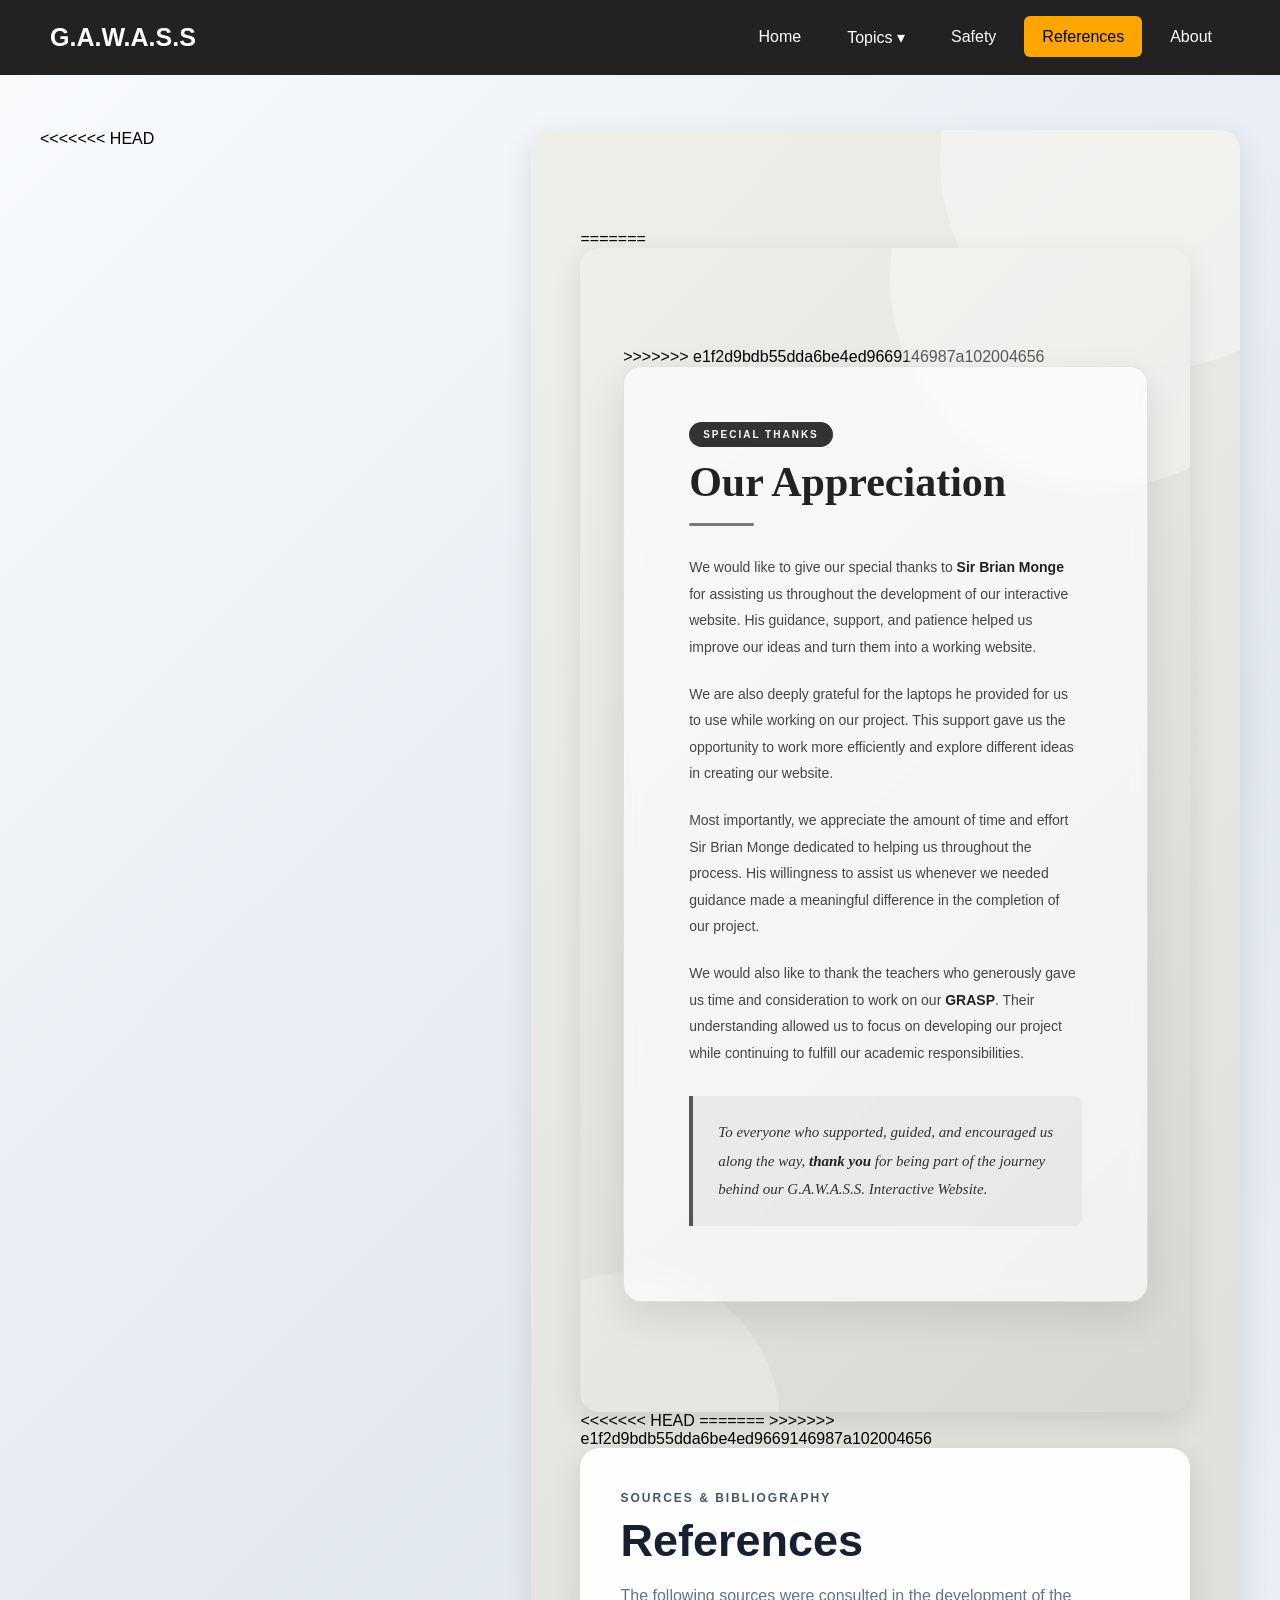
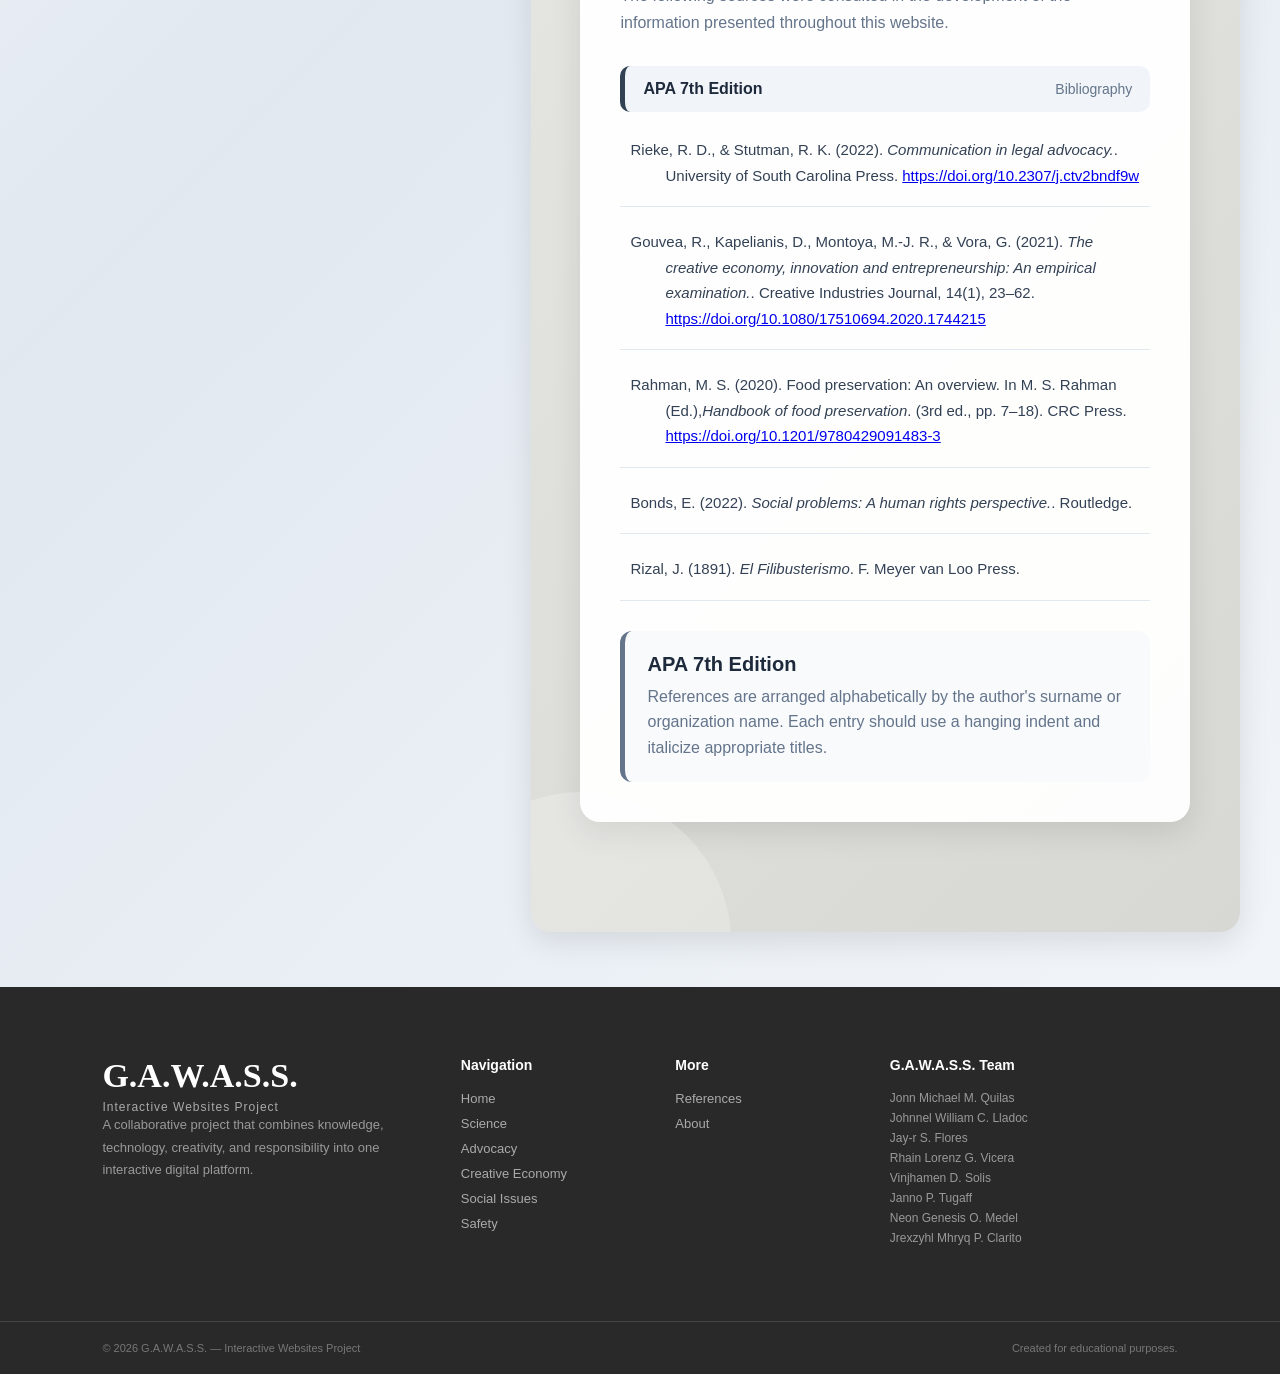
==== commit f1c56b85: "Updates" ====
--- a/references.html
+++ b/references.html
@@ -75,7 +75,14 @@
 
         <div class="references-container">
 
+<<<<<<< HEAD
            <div class="credits-section">
+=======
+
+           
+
+            <div class="credits-section">
+>>>>>>> e1f2d9bdb55dda6be4ed9669146987a102004656
 
     <div class="credits-content">
 
@@ -132,7 +139,10 @@
     </div>
 
 </div>
-
+<<<<<<< HEAD
+
+=======
+>>>>>>> e1f2d9bdb55dda6be4ed9669146987a102004656
             </section>
 
 
@@ -413,4 +423,4 @@
 
 </body>
 
-</html>+</html>
--- a/style.css
+++ b/style.css
@@ -2199,3099 +2199,6 @@
     }
 
 }
-
-
-
-
-
-
-
-.creative-page {
-
-    width: 100%;
-
-    padding-top: 60px;
-
-    background: #e4e0da;
-
-    min-height: 100vh;
-}
-
-
-.creative-layout {
-
-    width: min(1250px, 95%);
-
-    margin: auto;
-
-    display: grid;
-
-    grid-template-columns: 1.15fr 1fr;
-
-    gap: 70px;
-
-    align-items: center;
-}
-
-
-
-.creative-left {
-
-    width: 100%;
-}
-
-
-.creative-main {
-
-    padding-bottom: 30%;
-
-    display: flex;
-
-    align-items: center;
-
-    gap: 35px;
-}
-
-
-.creative-main-image:hover img {
-
-    transform: scale(1.03);
-    transform: translateY(-8px);
-
-    box-shadow:
-        0 15px 30px
-        rgba(0,0,0,.15);
-}
-
-
-.creative-main-image {
-
-    width: 350px;
-
-    height: 350px;
-
-    flex-shrink: 0;
-
-    overflow: hidden;
-
-    border-radius: 14px;
-
-    background: #d6d2cc;
-}
-
-
-.creative-main-image img {
-
-    width: 100%;
-
-    height: 100%;
-
-    object-fit: cover;
-
-    display: block;
-}
-
-
-
-
-.creative-main-description {
-
-    max-width: 300px;
-}
-
-
-.creative-label {
-
-    font-size: 12px;
-
-    letter-spacing: 3px;
-
-    color: #777;
-
-    font-weight: 500;
-}
-
-
-.creative-main-description h1 {
-
-    font-family:
-        'Cormorant Garamond',
-        serif;
-
-    font-size: 52px;
-
-    font-weight: 600;
-
-    margin: 5px 0 15px;
-
-    color: #222;
-}
-
-
-.creative-main-description p {
-
-    font-family:
-        'Montserrat',
-        sans-serif;
-
-    font-size: 14px;
-
-    font-weight: 300;
-
-    line-height: 1.8;
-
-    color: #666;
-
-    margin-bottom: 15px;
-}
-
-
-
-.creative-right {
-    padding-bottom: 30%;
-
-    display: flex;
-
-    flex-direction: column;
-
-    gap: 35px;
-}
-
-
-
-
-.creative-item {
-
-    display: flex;
-
-    align-items: center;
-
-    gap: 25px;
-
-    width: 100%;
-}
-
-
-.creative-item:hover .creative-item-image img {
-
-    transform: scale(1.03);
-
-    transform: translateY(-8px);
-
-    box-shadow:
-        0 15px 30px
-        rgba(0,0,0,.15);
-}
-
-.creative-item-image {
-
-    width: 170px;
-
-    height: 230px;
-
-    flex-shrink: 0;
-
-    overflow: hidden;
-
-    border-radius: 10px;
-
-    background: #d6d2cc;
-}
-
-
-.creative-item-image img {
-
-    width: 100%;
-
-    height: 100%;
-
-    object-fit: cover;
-
-    display: block;
-}
-
-
-
-
-.creative-item-description {
-
-    flex: 1;
-}
-
-
-.creative-item-description > span {
-
-    font-size: 11px;
-
-    letter-spacing: 2px;
-
-    color: #888;
-}
-
-
-.creative-item-description h2 {
-
-    font-family:
-        'Cormorant Garamond',
-        serif;
-
-    font-size: 28px;
-
-    font-weight: 600;
-
-    margin: 6px 0 10px;
-
-    color: #222;
-}
-
-
-.creative-item-description p {
-
-    font-family:
-        'Montserrat',
-        sans-serif;
-
-    font-size: 13px;
-
-    font-weight: 300;
-
-    line-height: 1.7;
-
-    color: #777;
-
-    margin-bottom: 10px;
-}
-
-
-
-
-@media (max-width: 1100px) {
-
-    .creative-layout {
-
-        grid-template-columns: 1fr;
-
-        gap: 60px;
-    }
-
-    .creative-main {
-
-        justify-content: center;
-    }
-
-    .creative-right {
-
-        max-width: 800px;
-
-        margin: auto;
-
-        width: 100%;
-    }
-
-}
-
-
-@media (max-width: 700px) {
-
-    .creative-page {
-
-        padding: 40px 20px;
-    }
-
-    .creative-main {
-
-        flex-direction: column;
-
-        text-align: center;
-    }
-
-    .creative-main-image {
-
-        width: min(100%, 350px);
-
-        height: auto;
-
-        aspect-ratio: 1 / 1;
-    }
-
-    .creative-main-description {
-
-        max-width: 500px;
-    }
-
-    .creative-item {
-
-        align-items: flex-start;
-    }
-
-    .creative-item-image {
-
-        width: 140px;
-
-        height: 190px;
-    }
-
-
-}
-
-
-@media (max-width: 500px) {
-
-    .creative-item {
-
-        flex-direction: column;
-    }
-
-    .creative-item-image {
-
-        width: 100%;
-
-        height: 260px;
-    }
-
-    .creative-item-description {
-
-        width: 100%;
-    }
-
-}
-
-.image-button {
-
-    position: relative;
-
-    border: none;
-
-    padding: 0;
-
-    cursor: pointer;
-
-    font: inherit;
-
-}
-
-
-
-.image-overlay {
-
-    position: absolute;
-
-    left: 50%;
-
-    top: 50%;
-
-    transform:
-        translate(-50%, -50%)
-        translateY(10px);
-
-    padding: 10px 18px;
-
-    background:
-        rgba(30, 30, 30, .85);
-
-    color: white;
-
-    border-radius: 30px;
-
-    font-size: 11px;
-
-    letter-spacing: 1px;
-
-    opacity: 0;
-
-    transition:
-        opacity .3s ease,
-        transform .3s ease;
-
-    pointer-events: none;
-}
-
-
-.image-button:hover .image-overlay {
-
-    opacity: 1;
-
-    transform:
-        translate(-50%, -50%)
-        translateY(0);
-
-}
-
-
-.creative-main-image {
-
-    cursor: pointer;
-
-    transition:
-        transform .3s ease,
-        box-shadow .3s ease;
-}
-
-
-.creative-main-image:hover {
-
-    transform: translateY(-6px);
-
-    box-shadow:
-        0 18px 35px
-        rgba(0,0,0,.18);
-
-}
-
-
-.creative-main-image img {
-
-    transition:
-        transform .5s ease;
-}
-
-
-.creative-main-image:hover img {
-
-    transform: scale(1.04);
-
-}
-
-
-.interactive-product {
-
-    transition:
-        transform .3s ease,
-        box-shadow .3s ease;
-}
-
-
-.interactive-product:hover {
-
-    transform: translateX(-5px);
-
-}
-
-.creative-item-image {
-
-    cursor: pointer;
-
-    overflow: hidden;
-}
-
-
-.creative-item-image img {
-
-    transition:
-        transform .5s ease;
-}
-
-
-.creative-item-image:hover img {
-
-    transform: scale(1.06);
-
-}
-
-
-.onyx-divider {
-
-    width: 55px;
-
-    height: 2px;
-
-    background: #777;
-
-    margin: 25px 0;
-
-}
-
-
-.onyx-highlight {
-
-    font-size: 14px;
-
-    line-height: 1.7;
-
-    color: #555;
-
-}
-
-
-.read-more-btn {
-
-    margin-top: 10px;
-
-    padding: 9px 16px;
-
-    border: 1px solid #888;
-
-    background: transparent;
-
-    color: #444;
-
-    border-radius: 4px;
-
-    cursor: pointer;
-
-    font-size: 11px;
-
-    letter-spacing: 1px;
-
-    transition:
-        background .3s ease,
-        color .3s ease;
-}
-
-
-.read-more-btn:hover {
-
-    background: #333;
-
-    color: white;
-
-}
-
-
-.product-details {
-
-    max-height: 0;
-
-    overflow: hidden;
-
-    opacity: 0;
-
-    transition:
-        max-height .5s ease,
-        opacity .4s ease;
-}
-
-
-.product-details.show-details {
-
-    max-height: 300px;
-
-    opacity: 1;
-
-}
-
-
-.product-details p {
-
-    margin-top: 12px;
-
-}
-
-
-
-.image-modal {
-
-    position: fixed;
-
-    inset: 0;
-
-    z-index: 9999;
-
-    display: flex;
-
-    align-items: center;
-
-    justify-content: center;
-
-    flex-direction: column;
-
-    padding: 30px;
-
-    background:
-        rgba(20,20,20,.94);
-
-    opacity: 0;
-
-    visibility: hidden;
-
-    transition:
-        opacity .3s ease,
-        visibility .3s ease;
-
-}
-
-
-.image-modal.show-modal {
-
-    opacity: 1;
-
-    visibility: visible;
-
-}
-
-
-.image-modal img {
-
-    max-width: 85vw;
-
-    max-height: 78vh;
-
-    object-fit: contain;
-
-    border-radius: 8px;
-
-    box-shadow:
-        0 20px 60px
-        rgba(0,0,0,.5);
-
-    transform: scale(.9);
-
-    transition:
-        transform .35s ease;
-}
-
-
-.image-modal.show-modal img {
-
-    transform: scale(1);
-
-}
-
-
-.image-modal p {
-
-    color: white;
-
-    font-size: 14px;
-
-    margin-top: 18px;
-
-    letter-spacing: 1px;
-
-}
-
-
-
-
-.close-modal {
-
-    position: absolute;
-
-    top: 25px;
-
-    right: 35px;
-
-    width: 42px;
-
-    height: 42px;
-
-    border: none;
-
-    border-radius: 50%;
-
-    background: rgba(255,255,255,.12);
-
-    color: white;
-
-    font-size: 28px;
-
-    cursor: pointer;
-
-    transition:
-        background .3s ease,
-        transform .3s ease;
-}
-
-
-.close-modal:hover {
-
-    background: rgba(255,255,255,.25);
-
-    transform: rotate(90deg);
-
-}
-
-
-
-
-body.modal-open {
-
-    overflow: hidden;
-
-}
-
-@media (max-width: 900px) {
-
-    .creative-main {
-
-        flex-direction: column;
-
-        align-items: stretch;
-
-    }
-
-
-    .creative-main-image {
-
-        width: 100%;
-
-        height: 400px;
-
-    }
-
-
-    .creative-item {
-
-        grid-template-columns: 1fr;
-
-    }
-
-}
-
-
-@media (max-width: 600px) {
-
-    .creative-main-image {
-
-        height: 300px;
-
-    }
-
-
-    .image-modal {
-
-        padding: 20px;
-
-    }
-
-
-    .image-modal img {
-
-        max-width: 95vw;
-
-        max-height: 75vh;
-
-    }
-
-
-    .close-modal {
-
-        right: 20px;
-
-        top: 20px;
-
-    }
-
-}
-
-.filipino-film-section {
-
-    position: relative;
-
-    margin-top: 0;
-
-    padding: 100px 7% 120px;
-
-    background:
-        linear-gradient(
-            to bottom,
-            #d9d3c7 0%,
-            #eee3d0 12%,
-            #f7ead5 35%,
-            #f6e8d0 100%
-        );
-
-    overflow: hidden;
-
-}
-
-
-.filipino-film-section::before {
-
-    content: "";
-
-    position: absolute;
-
-    top: 0;
-
-    left: 0;
-
-    width: 100%;
-
-    height: 140px;
-
-    background:
-        linear-gradient(
-            to bottom,
-            rgba(70,70,70,.18),
-            rgba(246,232,208,0)
-        );
-
-    pointer-events: none;
-
-}
-
-
-.filipino-film-container {
-
-    position: relative;
-
-    z-index: 2;
-
-    max-width: 1250px;
-
-    margin: auto;
-
-    display: grid;
-
-    grid-template-columns:
-        1fr
-        1fr;
-
-    gap: 70px;
-
-    align-items: center;
-
-}
-
-
-.filipino-film-left,
-.filipino-film-right {
-
-    width: 100%;
-
-}
-
-
-.film-logo-card {
-
-    display: flex;
-
-    align-items: center;
-
-    gap: 35px;
-
-    padding: 30px;
-
-    background:
-        rgba(255,255,255,.32);
-
-    border:
-        1px solid
-        rgba(80,65,45,.18);
-
-    border-radius: 12px;
-
-    box-shadow:
-        0 12px 30px
-        rgba(70,50,30,.10);
-
-    backdrop-filter:
-        blur(4px);
-
-}
-
-
-.film-logo-image {
-
-    width: 300px;
-
-    min-width: 300px;
-
-    height: 300px;
-
-    overflow: hidden;
-
-    border-radius: 10px;
-
-    background: #f5e6cd;
-
-    box-shadow:
-        0 10px 25px
-        rgba(40,30,20,.18);
-
-}
-
-
-.film-logo-image img {
-
-    width: 100%;
-
-    height: 100%;
-
-    object-fit: cover;
-
-    display: block;
-
-    transition:
-        transform .5s ease;
-
-}
-
-
-.film-logo-image:hover img {
-
-    transform: scale(1.05);
-
-}
-
-
-.film-logo-description {
-
-    flex: 1;
-
-}
-
-
-.film-label {
-
-    display: block;
-
-    margin-bottom: 10px;
-
-    font-size: 10px;
-
-    font-weight: 700;
-
-    letter-spacing: 2px;
-
-    color: #9b6500;
-
-}
-
-
-.film-logo-description h2,
-.film-poster-description h2 {
-
-    margin: 0 0 18px;
-
-    font-family:
-        Georgia,
-        "Times New Roman",
-        serif;
-
-    color: #171717;
-
-    font-size: 28px;
-
-    line-height: 1.15;
-
-}
-
-
-.film-logo-description p,
-.film-poster-description p {
-
-    color: #403b35;
-
-    font-size: 14px;
-
-    line-height: 1.8;
-
-    margin-bottom: 14px;
-
-}
-
-
-.film-highlight {
-
-    margin-top: 20px;
-
-    padding-left: 15px;
-
-    border-left:
-        3px solid
-        #b88620;
-
-    font-family:
-        Georgia,
-        "Times New Roman",
-        serif;
-
-    font-style: italic;
-
-    color: #263d61 !important;
-
-}
-
-
-.film-poster-card {
-
-    display: grid;
-
-    grid-template-columns:
-        280px
-        1fr;
-
-    gap: 30px;
-
-    align-items: center;
-
-    padding: 30px;
-
-    background:
-        rgba(255,255,255,.35);
-
-    border:
-        1px solid
-        rgba(80,65,45,.18);
-
-    border-radius: 12px;
-
-    box-shadow:
-        0 12px 30px
-        rgba(70,50,30,.10);
-
-}
-
-
-.film-poster-image {
-
-    position: relative;
-
-    width: 280px;
-
-    height: 400px;
-
-    padding: 0;
-
-    border: none;
-
-    border-radius: 8px;
-
-    overflow: hidden;
-
-    cursor: pointer;
-
-    background: #ddd;
-
-    box-shadow:
-        0 12px 25px
-        rgba(30,25,20,.22);
-
-}
-
-
-.film-poster-image img {
-
-    width: 100%;
-
-    height: 100%;
-
-    object-fit: cover;
-
-    display: block;
-
-    transition:
-        transform .5s ease;
-
-}
-
-
-.film-poster-image:hover img {
-
-    transform: scale(1.06);
-
-}
-
-
-.film-image-overlay {
-
-    position: absolute;
-
-    top: 50%;
-
-    left: 50%;
-
-    transform:
-        translate(-50%, -50%)
-        translateY(10px);
-
-    padding: 10px 18px;
-
-    background:
-        rgba(20,20,20,.88);
-
-    color: white;
-
-    border-radius: 30px;
-
-    font-size: 10px;
-
-    letter-spacing: 1px;
-
-    opacity: 0;
-
-    transition:
-        opacity .3s ease,
-        transform .3s ease;
-
-    pointer-events: none;
-
-}
-
-
-.film-poster-image:hover
-.film-image-overlay {
-
-    opacity: 1;
-
-    transform:
-        translate(-50%, -50%)
-        translateY(0);
-
-}
-
-
-.film-poster-description {
-
-    min-width: 0;
-
-}
-
-
-.film-read-button {
-
-    margin-top: 8px;
-
-    padding: 9px 18px;
-
-    border:
-        1px solid
-        #8a6b35;
-
-    background:
-        transparent;
-
-    color: #5b451f;
-
-    border-radius: 4px;
-
-    cursor: pointer;
-
-    font-size: 10px;
-
-    letter-spacing: 1px;
-
-    transition:
-        background .3s ease,
-        color .3s ease;
-
-}
-
-
-.film-read-button:hover {
-
-    background: #263d61;
-
-    color: white;
-
-    border-color: #263d61;
-
-}
-
-
-.film-hidden-description {
-
-    max-height: 0;
-
-    overflow: hidden;
-
-    opacity: 0;
-
-    transition:
-        max-height .5s ease,
-        opacity .4s ease;
-
-}
-
-
-.film-hidden-description.show {
-
-    max-height: 250px;
-
-    opacity: 1;
-
-}
-
-
-.film-image-modal {
-
-    position: fixed;
-
-    inset: 0;
-
-    z-index: 9999;
-
-    display: flex;
-
-    align-items: center;
-
-    justify-content: center;
-
-    flex-direction: column;
-
-    padding: 30px;
-
-    background:
-        rgba(20,20,20,.95);
-
-    opacity: 0;
-
-    visibility: hidden;
-
-    transition:
-        opacity .3s ease,
-        visibility .3s ease;
-
-}
-
-
-.film-image-modal.show {
-
-    opacity: 1;
-
-    visibility: visible;
-
-}
-
-
-.film-image-modal img {
-
-    max-width: 85vw;
-
-    max-height: 80vh;
-
-    object-fit: contain;
-
-    border-radius: 6px;
-
-    box-shadow:
-        0 20px 60px
-        rgba(0,0,0,.5);
-
-    transform: scale(.9);
-
-    transition:
-        transform .35s ease;
-
-}
-
-
-.film-image-modal.show img {
-
-    transform: scale(1);
-
-}
-
-
-.film-image-modal p {
-
-    color: white;
-
-    margin-top: 18px;
-
-    font-size: 14px;
-
-    letter-spacing: 1px;
-
-}
-
-
-.film-modal-close {
-
-    position: absolute;
-
-    top: 25px;
-
-    right: 35px;
-
-    width: 42px;
-
-    height: 42px;
-
-    border: none;
-
-    border-radius: 50%;
-
-    background:
-        rgba(255,255,255,.12);
-
-    color: white;
-
-    font-size: 28px;
-
-    cursor: pointer;
-
-    transition:
-        transform .3s ease,
-        background .3s ease;
-
-}
-
-
-.film-modal-close:hover {
-
-    transform: rotate(90deg);
-
-    background:
-        rgba(255,255,255,.25);
-
-}
-
-
-@media (max-width: 1000px) {
-
-    .filipino-film-container {
-
-        grid-template-columns: 1fr;
-
-    }
-
-}
-
-
-@media (max-width: 700px) {
-
-    .film-logo-card {
-
-        flex-direction: column;
-
-        align-items: stretch;
-
-    }
-
-
-    .film-logo-image {
-
-        width: 100%;
-
-        min-width: 0;
-
-        height: auto;
-
-        aspect-ratio: 1 / 1;
-
-    }
-
-
-    .film-poster-card {
-
-        grid-template-columns: 1fr;
-
-    }
-
-
-    .film-poster-image {
-
-        width: 100%;
-
-        height: 450px;
-
-    }
-
-
-    .filipino-film-section {
-
-        padding:
-            70px 5% 90px;
-
-    }
-
-}
-
-
-
-
-.social-page {
-
-    min-height: 100vh;
-
-    padding: 70px 40px;
-
-    background:
-        linear-gradient(
-            135deg,
-            #e6e6e4,
-            #dddddd,
-            #dbdbda
-        );
-
-    color: #333;
-}
-
-
-
-.social-introduction {
-
-    width: min(900px, 90%);
-
-    margin: 0 auto 80px;
-
-    text-align: center;
-}
-
-
-.social-label {
-
-    display: block;
-
-    font-size: 11px;
-
-    letter-spacing: 3px;
-
-    color: #777;
-
-    margin-bottom: 12px;
-}
-
-
-.social-introduction h1 {
-
-    font-family:
-        'Cormorant Garamond',
-        Georgia,
-        serif;
-
-    font-size: 52px;
-
-    font-weight: 500;
-
-    color: #292929;
-
-    margin: 0 0 20px;
-}
-
-
-.social-introduction h1 em {
-
-    font-weight: 600;
-}
-
-
-.social-introduction > p {
-
-    max-width: 750px;
-
-    margin: 0 auto 35px;
-
-    font-family:
-        'Montserrat',
-        Arial,
-        sans-serif;
-
-    font-size: 15px;
-
-    line-height: 1.9;
-
-    color: #666;
-}
-
-
-.social-intro-image {
-
-    width: 760px;
-
-    height: 380px;
-
-    margin: 35px auto 0;
-
-    overflow: hidden;
-
-    border-radius: 12px;
-
-    background: #d5d5d3;
-
-    box-shadow:
-        0 10px 25px
-        rgba(0,0,0,.12);
-}
-
-
-.social-intro-image img {
-
-    width: 100%;
-
-    height: 100%;
-
-    object-fit: cover;
-
-    display: block;
-}
-
-
-.social-issues {
-
-    width: min(1150px, 95%);
-
-    margin: auto;
-}
-
-
-.social-section-heading {
-
-    text-align: center;
-
-    margin-bottom: 45px;
-}
-
-
-.social-section-heading span {
-
-    font-size: 11px;
-
-    letter-spacing: 3px;
-
-    color: #777;
-}
-
-
-.social-section-heading h2 {
-
-    font-family:
-        'Cormorant Garamond',
-        Georgia,
-        serif;
-
-    font-size: 38px;
-
-    font-weight: 500;
-
-    margin-top: 8px;
-
-    color: #303030;
-}
-
-
-
-.social-issue {
-
-    display: grid;
-
-    grid-template-columns:
-        320px 1fr;
-
-    gap: 55px;
-
-    align-items: center;
-
-    padding: 45px 0;
-
-    border-top:
-        1px solid #c9c9c7;
-}
-
-
-.social-issue-image {
-
-    width: 320px;
-
-    height: 320px;
-
-    overflow: hidden;
-
-    border-radius: 10px;
-
-    background: #d5d5d3;
-
-    box-shadow:
-        0 7px 20px
-        rgba(0,0,0,.10);
-}
-
-
-.social-issue-image img {
-
-    width: 100%;
-
-    height: 100%;
-
-    object-fit: cover;
-
-    display: block;
-
-    transition:
-        transform .4s ease;
-}
-
-
-.social-issue-image:hover img {
-
-    transform: scale(1.04);
-}
-
-
-
-.social-issue-content {
-
-    padding-right: 30px;
-}
-
-
-.social-issue-content > span {
-
-    font-size: 11px;
-
-    letter-spacing: 2px;
-
-    color: #888;
-}
-
-
-.social-issue-content h2 {
-
-    font-family:
-        'Cormorant Garamond',
-        Georgia,
-        serif;
-
-    font-size: 36px;
-
-    font-weight: 500;
-
-    color: #292929;
-
-    margin: 7px 0 15px;
-}
-
-
-.social-issue-content p {
-
-    font-family:
-        'Montserrat',
-        Arial,
-        sans-serif;
-
-    font-size: 14px;
-
-    line-height: 1.85;
-
-    color: #666;
-
-    max-width: 650px;
-
-    margin-bottom: 13px;
-}
-
-
-
-.social-conclusion {
-
-    width: min(900px, 90%);
-
-    margin: 70px auto 20px;
-
-    padding: 40px;
-
-    text-align: center;
-
-    background: rgba(255,255,255,.45);
-
-    border:
-        1px solid #d0d0ce;
-
-    border-radius: 12px;
-}
-
-
-.social-conclusion > span {
-
-    font-size: 11px;
-
-    letter-spacing: 3px;
-
-    color: #777;
-}
-
-
-.social-conclusion h2 {
-
-    font-family:
-        'Cormorant Garamond',
-        Georgia,
-        serif;
-
-    font-size: 34px;
-
-    font-weight: 500;
-
-    margin: 10px 0 15px;
-
-    color: #292929;
-}
-
-
-.social-conclusion p {
-
-    max-width: 700px;
-
-    margin: auto;
-
-    font-size: 14px;
-
-    line-height: 1.8;
-
-    color: #666;
-}
-
-
-@media (max-width: 850px) {
-
-    .social-page {
-
-        padding: 50px 25px;
-    }
-
-
-    .social-introduction h1 {
-
-        font-size: 42px;
-    }
-
-
-    .social-issue {
-
-        grid-template-columns: 250px 1fr;
-
-        gap: 30px;
-    }
-
-
-    .social-issue-image {
-
-        width: 250px;
-
-        height: 250px;
-    }
-
-}
-
-
-@media (max-width: 650px) {
-
-    .social-introduction h1 {
-
-        font-size: 38px;
-    }
-
-
-    .social-intro-image {
-
-        width: 100%;
-
-        max-width: 350px;
-
-        height: auto;
-
-        aspect-ratio: 1 / 1;
-    }
-
-
-    .social-issue {
-
-        grid-template-columns: 1fr;
-
-        gap: 25px;
-
-        padding: 35px 0;
-    }
-
-
-    .social-issue-image {
-
-        width: 100%;
-
-        max-width: 350px;
-
-        height: auto;
-
-        aspect-ratio: 1 / 1;
-
-        margin: auto;
-    }
-
-
-    .social-issue-content {
-
-        padding-right: 0;
-
-        text-align: center;
-    }
-
-
-    .social-issue-content p {
-
-        margin-left: auto;
-
-        margin-right: auto;
-    }
-
-}
-
-
-.social-image-button {
-
-    position: relative;
-
-    border: none;
-
-    padding: 0;
-
-    cursor: pointer;
-
-    display: block;
-
-    width: 320px;
-
-    height: 320px;
-
-    overflow: hidden;
-
-    border-radius: 10px;
-
-    background: #d5d5d3;
-
-    box-shadow:
-        0 7px 20px
-        rgba(0,0,0,.10);
-
-}
-
-
-.social-image-button img {
-
-    width: 100%;
-
-    height: 100%;
-
-    object-fit: cover;
-
-    display: block;
-
-    transition:
-        transform .5s ease;
-}
-
-
-.social-image-button:hover img {
-
-    transform: scale(1.07);
-
-}
-
-
-.social-image-overlay {
-
-    position: absolute;
-
-    left: 50%;
-
-    top: 50%;
-
-    transform:
-        translate(-50%, -50%)
-        translateY(10px);
-
-    padding: 10px 18px;
-
-    background:
-        rgba(30,30,30,.88);
-
-    color: white;
-
-    border-radius: 25px;
-
-    font-family:
-        'Montserrat',
-        Arial,
-        sans-serif;
-
-    font-size: 10px;
-
-    letter-spacing: 1px;
-
-    white-space: nowrap;
-
-    opacity: 0;
-
-    transition:
-        opacity .3s ease,
-        transform .3s ease;
-
-    pointer-events: none;
-}
-
-
-.social-image-button:hover
-.social-image-overlay {
-
-    opacity: 1;
-
-    transform:
-        translate(-50%, -50%)
-        translateY(0);
-
-}
-
-
-.interactive-social {
-
-    transition:
-        transform .3s ease;
-}
-
-
-.interactive-social:hover {
-
-    transform:
-        translateX(5px);
-
-}
-
-
-.social-read-btn {
-
-    margin-top: 8px;
-
-    padding: 9px 17px;
-
-    border:
-        1px solid #999;
-
-    background: transparent;
-
-    color: #555;
-
-    border-radius: 4px;
-
-    cursor: pointer;
-
-    font-family:
-        'Montserrat',
-        Arial,
-        sans-serif;
-
-    font-size: 10px;
-
-    letter-spacing: 1px;
-
-    transition:
-        background .3s ease,
-        color .3s ease,
-        transform .2s ease;
-}
-
-
-.social-read-btn:hover {
-
-    background: #333;
-
-    color: white;
-
-    transform:
-        translateY(-2px);
-
-}
-
-
-.social-extra {
-
-    max-height: 0;
-
-    overflow: hidden;
-
-    opacity: 0;
-
-    transition:
-        max-height .5s ease,
-        opacity .4s ease;
-}
-
-
-.social-extra.show-social {
-
-    max-height: 300px;
-
-    opacity: 1;
-
-}
-
-
-.social-image-modal {
-
-    position: fixed;
-
-    inset: 0;
-
-    z-index: 9999;
-
-    display: flex;
-
-    align-items: center;
-
-    justify-content: center;
-
-    flex-direction: column;
-
-    padding: 30px;
-
-    background:
-        rgba(25,25,25,.95);
-
-    opacity: 0;
-
-    visibility: hidden;
-
-    transition:
-        opacity .3s ease,
-        visibility .3s ease;
-
-}
-
-
-.social-image-modal.show-social-modal {
-
-    opacity: 1;
-
-    visibility: visible;
-
-}
-
-
-.social-image-modal img {
-
-    max-width: 85vw;
-
-    max-height: 78vh;
-
-    object-fit: contain;
-
-    border-radius: 8px;
-
-    box-shadow:
-        0 20px 60px
-        rgba(0,0,0,.55);
-
-    transform: scale(.9);
-
-    transition:
-        transform .35s ease;
-}
-
-
-.social-image-modal.show-social-modal img {
-
-    transform: scale(1);
-
-}
-
-
-.social-image-modal p {
-
-    color: white;
-
-    font-family:
-        'Montserrat',
-        Arial,
-        sans-serif;
-
-    font-size: 14px;
-
-    margin-top: 18px;
-
-    letter-spacing: 1px;
-
-}
-
-
-.social-modal-close {
-
-    position: absolute;
-
-    top: 25px;
-
-    right: 35px;
-
-    width: 42px;
-
-    height: 42px;
-
-    border: none;
-
-    border-radius: 50%;
-
-    background:
-        rgba(255,255,255,.12);
-
-    color: white;
-
-    font-size: 28px;
-
-    cursor: pointer;
-
-    transition:
-        background .3s ease,
-        transform .3s ease;
-}
-
-
-.social-modal-close:hover {
-
-    background:
-        rgba(255,255,255,.25);
-
-    transform:
-        rotate(90deg);
-
-}
-
-
-body.social-modal-open {
-
-    overflow: hidden;
-
-}
-
-@media (max-width: 700px) {
-
-    .social-image-button {
-
-        width: 100%;
-
-        height: 280px;
-
-    }
-
-
-    .interactive-social:hover {
-
-        transform: none;
-
-    }
-
-
-    .social-image-modal {
-
-        padding: 20px;
-
-    }
-
-
-    .social-image-modal img {
-
-        max-width: 95vw;
-
-        max-height: 75vh;
-
-    }
-
-
-    .social-modal-close {
-
-        top: 18px;
-
-        right: 20px;
-
-    }
-
-}
-
-
-
-.dropdown {
-    position: relative;
-}
-
-
-
-
-.topics-button {
-    cursor: pointer;
-}
-
-
-
-
-.dropdown-menu {
-
-    position: absolute;
-
-    top: 100%;
-    left: 50%;
-
-    transform: translateX(-50%);
-
-    min-width: 200px;
-
-    padding: 10px 0;
-
-    margin-top: 10px;
-
-    background: #333232;
-
-    border-radius: 10px;
-
-    box-shadow:
-        0 8px 20px
-        rgba(0, 0, 0, 0.25);
-
-    list-style: none;
-
-    opacity: 0;
-
-    visibility: hidden;
-
-    transform:
-        translateX(-50%)
-        translateY(-10px);
-
-    transition:
-        opacity 0.25s ease,
-        transform 0.25s ease,
-        visibility 0.25s ease;
-
-    z-index: 1000;
-}
-
-
-
-.dropdown:hover .dropdown-menu,
-.dropdown:focus-within .dropdown-menu {
-
-    opacity: 1;
-
-    visibility: visible;
-
-    transform:
-        translateX(-50%)
-        translateY(0);
-}
-
-
-
-.dropdown-menu li {
-
-    width: 100%;
-}
-
-
-.dropdown-menu li a {
-
-    display: block;
-
-    padding: 12px 20px;
-
-    color: #faf5f5;
-
-    text-decoration: none;
-
-    font-size: 14px;
-
-    white-space: nowrap;
-
-    transition:
-        background 0.2s ease,
-        padding-left 0.2s ease;
-}
-
-
-.dropdown-menu li a:hover {
-
-    background: #454444;
-
-    padding-left: 26px;
-
-    color: white;
-}
-
-
-
-
-
-.home-hero {
-
-    min-height: 620px;
-
-    padding: 90px 8%;
-
-    display: grid;
-
-    grid-template-columns: 1fr 1fr;
-
-    align-items: center;
-
-    gap: 70px;
-
-    background:
-        linear-gradient(
-            135deg,
-            #444444,
-            #555555,
-            #3c3c3c
-        );
-
-    color: white;
-}
-
-
-.home-label {
-
-    font-size: 11px;
-
-    letter-spacing: 4px;
-
-    color: #cccccc;
-}
-
-
-.hero-content h1 {
-
-    font-family:
-        'Cormorant Garamond',
-        Georgia,
-        serif;
-
-    font-size: 72px;
-
-    line-height: .9;
-
-    font-weight: 500;
-
-    margin: 20px 0;
-}
-
-
-.hero-content h1 span {
-
-    color: #d5d5d5;
-
-    font-style: italic;
-}
-
-
-.hero-content p {
-
-    max-width: 600px;
-
-    font-size: 15px;
-
-    line-height: 1.9;
-
-    color: #dddddd;
-
-    margin-bottom: 30px;
-}
-
-
-.hero-buttons {
-
-    display: flex;
-
-    gap: 15px;
-
-    flex-wrap: wrap;
-}
-
-
-.home-button {
-
-    display: inline-block;
-
-    padding: 13px 22px;
-
-    background: #eeeeee;
-
-    color: #333;
-
-    text-decoration: none;
-
-    border-radius: 5px;
-
-    font-size: 13px;
-
-    transition: .3s;
-}
-
-
-.home-button:hover {
-
-    transform: translateY(-3px);
-
-    background: white;
-}
-
-
-.home-button.secondary {
-
-    background: transparent;
-
-    border: 1px solid #aaa;
-
-    color: white;
-}
-
-
-.hero-image {
-
-    height: 450px;
-
-    overflow: hidden;
-
-    border-radius: 14px;
-}
-
-
-.hero-image img {
-
-    width: 100%;
-
-    height: 100%;
-
-    object-fit: cover;
-
-    transition: transform .6s ease;
-}
-
-
-.hero-image:hover img {
-
-    transform: scale(1.04);
-}
-
-.section-heading {
-
-    text-align: center;
-
-    margin-bottom: 50px;
-}
-
-
-.section-heading span {
-
-    font-size: 11px;
-
-    letter-spacing: 3px;
-
-    color: #888;
-}
-
-
-.section-heading h2 {
-
-    font-family:
-        'Cormorant Garamond',
-        Georgia,
-        serif;
-
-    font-size: 42px;
-
-    font-weight: 500;
-
-    color: #292929;
-
-    margin: 10px 0;
-}
-
-
-.section-heading p {
-
-    color: #777;
-
-    font-size: 14px;
-}
-
-.home-introduction {
-
-    padding: 100px 8%;
-
-    background: #eeeeec;
-}
-
-
-.intro-content {
-
-    max-width: 1100px;
-
-    margin: auto;
-
-    display: grid;
-
-    grid-template-columns: 1fr 1fr;
-
-    gap: 60px;
-
-    align-items: center;
-}
-
-
-.intro-image {
-
-    height: 400px;
-
-    overflow: hidden;
-
-    border-radius: 12px;
-}
-
-
-.intro-image img {
-
-    width: 100%;
-
-    height: 100%;
-
-    object-fit: cover;
-}
-
-
-.intro-text p {
-
-    font-size: 15px;
-
-    line-height: 1.9;
-
-    color: #666;
-
-    margin-bottom: 18px;
-}
-
-.home-topics {
-
-    padding: 100px 8%;
-
-    background: #e3e3e1;
-}
-
-
-.topic-grid {
-
-    max-width: 1200px;
-
-    margin: auto;
-
-    display: grid;
-
-    grid-template-columns:
-        repeat(2, 1fr);
-
-    gap: 30px;
-}
-
-
-.topic-card {
-
-    display: block;
-
-    background: #f1f1ef;
-
-    color: #333;
-
-    text-decoration: none;
-
-    border-radius: 12px;
-
-    overflow: hidden;
-
-    transition:
-        transform .3s ease,
-        box-shadow .3s ease;
-}
-
-
-.topic-card:hover {
-
-    transform: translateY(-8px);
-
-    box-shadow:
-        0 15px 30px
-        rgba(0,0,0,.15);
-}
-
-
-.topic-image {
-
-    height: 270px;
-
-    overflow: hidden;
-}
-
-
-.topic-image img {
-
-    width: 100%;
-
-    height: 100%;
-
-    object-fit: cover;
-
-    transition: transform .5s ease;
-}
-
-
-.topic-card:hover .topic-image img {
-
-    transform: scale(1.06);
-}
-
-
-.topic-content {
-
-    padding: 30px;
-}
-
-
-.topic-content span {
-
-    font-size: 10px;
-
-    letter-spacing: 2px;
-
-    color: #888;
-}
-
-
-.topic-content h3 {
-
-    font-family:
-        'Cormorant Garamond',
-        Georgia,
-        serif;
-
-    font-size: 30px;
-
-    margin: 8px 0 12px;
-}
-
-
-.topic-content p {
-
-    font-size: 13px;
-
-    line-height: 1.8;
-
-    color: #6d6d6d;
-
-    margin-bottom: 18px;
-}
-
-
-.topic-content strong {
-
-    font-size: 12px;
-
-    color: #333;
-}
-
-.home-safety {
-
-    padding: 100px 8%;
-
-    display: grid;
-
-    grid-template-columns: 1fr 1fr;
-
-    gap: 60px;
-
-    align-items: center;
-
-    background: #eeeeec;
-}
-
-
-.safety-preview-image {
-
-    height: 400px;
-
-    overflow: hidden;
-
-    border-radius: 12px;
-}
-
-
-.safety-preview-image img {
-
-    width: 100%;
-
-    height: 100%;
-
-    object-fit: cover;
-}
-
-
-.safety-preview-content span {
-
-    font-size: 11px;
-
-    letter-spacing: 3px;
-
-    color: #888;
-}
-
-
-.safety-preview-content h2 {
-
-    font-family:
-        'Cormorant Garamond',
-        Georgia,
-        serif;
-
-    font-size: 42px;
-
-    font-weight: 500;
-
-    margin: 10px 0 20px;
-}
-
-
-.safety-preview-content p {
-
-    color: #666;
-
-    line-height: 1.9;
-
-    margin-bottom: 25px;
-}
-
-.home-purpose {
-
-    padding: 100px 8%;
-
-    background: #dddddb;
-}
-
-
-.purpose-grid {
-
-    max-width: 1100px;
-
-    margin: auto;
-
-    display: grid;
-
-    grid-template-columns:
-        repeat(4, 1fr);
-
-    gap: 20px;
-}
-
-
-.purpose-box {
-
-    padding: 30px;
-
-    background: rgba(255,255,255,.45);
-
-    border-radius: 10px;
-}
-
-
-.purpose-box span {
-
-    font-size: 12px;
-
-    color: #888;
-}
-
-
-.purpose-box h3 {
-
-    font-family:
-        'Cormorant Garamond',
-        Georgia,
-        serif;
-
-    font-size: 27px;
-
-    margin: 10px 0;
-}
-
-
-.purpose-box p {
-
-    font-size: 13px;
-
-    line-height: 1.7;
-
-    color: #666;
-}
-
-.home-final {
-
-    padding: 110px 8%;
-
-    text-align: center;
-
-    background:
-        linear-gradient(
-            135deg,
-            #454545,
-            #353535
-        );
-
-    color: white;
-}
-
-
-.home-final > div {
-
-    max-width: 800px;
-
-    margin: auto;
-}
-
-
-.home-final span {
-
-    font-size: 11px;
-
-    letter-spacing: 4px;
-
-    color: #bbb;
-}
-
-
-.home-final h2 {
-
-    font-family:
-        'Cormorant Garamond',
-        Georgia,
-        serif;
-
-    font-size: 48px;
-
-    font-weight: 500;
-
-    margin: 15px 0;
-}
-
-
-.home-final p {
-
-    color: #ccc;
-
-    line-height: 1.8;
-}
-
-.site-footer {
-
-    background: #292929;
-
-    color: #ddd;
-}
-
-
-.footer-main {
-
-    max-width: 1300px;
-
-    margin: auto;
-
-    padding: 70px 8%;
-
-    display: grid;
-
-    grid-template-columns:
-        1.5fr
-        .8fr
-        .8fr
-        1.4fr;
-
-    gap: 50px;
-}
-
-
-.footer-brand h2 {
-
-    font-family:
-        'Cormorant Garamond',
-        Georgia,
-        serif;
-
-    font-size: 34px;
-
-    color: white;
-
-    margin-bottom: 5px;
-}
-
-
-.footer-brand > p:first-of-type {
-
-    color: #aaa;
-
-    font-size: 12px;
-
-    letter-spacing: 1px;
-}
-
-
-.footer-brand > p:last-child {
-
-    max-width: 350px;
-
-    color: #999;
-
-    font-size: 13px;
-
-    line-height: 1.7;
-}
-
-
-.footer-navigation h3,
-.footer-team h3 {
-
-    color: white;
-
-    font-size: 14px;
-
-    margin-bottom: 18px;
-}
-
-
-.footer-navigation a {
-
-    display: block;
-
-    color: #aaa;
-
-    text-decoration: none;
-
-    font-size: 13px;
-
-    margin-bottom: 10px;
-
-    transition: .2s;
-}
-
-
-.footer-navigation a:hover {
-
-    color: white;
-
-    padding-left: 5px;
-}
-
-
-.footer-team p {
-
-    color: #999;
-
-    font-size: 12px;
-
-    margin: 6px 0;
-}
-
-
-.footer-bottom {
-
-    padding: 20px 8%;
-
-    border-top:
-        1px solid #444;
-
-    display: flex;
-
-    justify-content: space-between;
-
-    gap: 20px;
-
-    color: #777;
-
-    font-size: 11px;
-}
-
-
-
-@media (max-width: 900px) {
-
-    .home-hero,
-    .intro-content,
-    .home-safety {
-
-        grid-template-columns: 1fr;
-    }
-
-
-    .hero-content {
-
-        text-align: center;
-    }
-
-
-    .hero-content p {
-
-        margin-left: auto;
-
-        margin-right: auto;
-    }
-
-
-    .hero-buttons {
-
-        justify-content: center;
-    }
-
-
-    .topic-grid {
-
-        grid-template-columns: 1fr;
-    }
-
-
-    .purpose-grid {
-
-        grid-template-columns:
-            repeat(2, 1fr);
-    }
-
-
-    .footer-main {
-
-        grid-template-columns:
-            repeat(2, 1fr);
-    }
-
-}
-
-
-@media (max-width: 600px) {
-
-    .home-hero {
-
-        padding: 60px 25px;
-    }
-
-
-    .hero-content h1 {
-
-        font-size: 52px;
-    }
-
-
-    .hero-image {
-
-        height: 300px;
-    }
-
-
-    .home-introduction,
-    .home-topics,
-    .home-safety,
-    .home-purpose {
-
-        padding: 70px 25px;
-    }
-
-
-    .purpose-grid {
-
-        grid-template-columns: 1fr;
-    }
-
-
-    .footer-main {
-
-        grid-template-columns: 1fr;
-    }
-
-
-    .footer-bottom {
-
-        flex-direction: column;
-    }
-
-}
-
 .credits-section {
     padding: 100px 7% 110px;
     background:
@@ -5425,4 +2332,3233 @@
         line-height: 1.8;
     }
 
-}+}
+
+
+
+
+
+
+.creative-page {
+
+    width: 100%;
+
+    padding-top: 60px;
+
+    background: #e4e0da;
+
+    min-height: 100vh;
+}
+
+
+.creative-layout {
+
+    width: min(1250px, 95%);
+
+    margin: auto;
+
+    display: grid;
+
+    grid-template-columns: 1.15fr 1fr;
+
+    gap: 70px;
+
+    align-items: center;
+}
+
+
+
+.creative-left {
+
+    width: 100%;
+}
+
+
+.creative-main {
+
+    padding-bottom: 30%;
+
+    display: flex;
+
+    align-items: center;
+
+    gap: 35px;
+}
+
+
+.creative-main-image:hover img {
+
+    transform: scale(1.03);
+    transform: translateY(-8px);
+
+    box-shadow:
+        0 15px 30px
+        rgba(0,0,0,.15);
+}
+
+
+.creative-main-image {
+
+    width: 350px;
+
+    height: 350px;
+
+    flex-shrink: 0;
+
+    overflow: hidden;
+
+    border-radius: 14px;
+
+    background: #d6d2cc;
+}
+
+
+.creative-main-image img {
+
+    width: 100%;
+
+    height: 100%;
+
+    object-fit: cover;
+
+    display: block;
+}
+
+
+
+
+.creative-main-description {
+
+    max-width: 300px;
+}
+
+
+.creative-label {
+
+    font-size: 12px;
+
+    letter-spacing: 3px;
+
+    color: #777;
+
+    font-weight: 500;
+}
+
+
+.creative-main-description h1 {
+
+    font-family:
+        'Cormorant Garamond',
+        serif;
+
+    font-size: 52px;
+
+    font-weight: 600;
+
+    margin: 5px 0 15px;
+
+    color: #222;
+}
+
+
+.creative-main-description p {
+
+    font-family:
+        'Montserrat',
+        sans-serif;
+
+    font-size: 14px;
+
+    font-weight: 300;
+
+    line-height: 1.8;
+
+    color: #666;
+
+    margin-bottom: 15px;
+}
+
+
+
+.creative-right {
+    padding-bottom: 30%;
+
+    display: flex;
+
+    flex-direction: column;
+
+    gap: 35px;
+}
+
+
+
+
+.creative-item {
+
+    display: flex;
+
+    align-items: center;
+
+    gap: 25px;
+
+    width: 100%;
+}
+
+
+.creative-item:hover .creative-item-image img {
+
+    transform: scale(1.03);
+
+    transform: translateY(-8px);
+
+    box-shadow:
+        0 15px 30px
+        rgba(0,0,0,.15);
+}
+
+.creative-item-image {
+
+    width: 170px;
+
+    height: 230px;
+
+    flex-shrink: 0;
+
+    overflow: hidden;
+
+    border-radius: 10px;
+
+    background: #d6d2cc;
+}
+
+
+.creative-item-image img {
+
+    width: 100%;
+
+    height: 100%;
+
+    object-fit: cover;
+
+    display: block;
+}
+
+
+
+
+.creative-item-description {
+
+    flex: 1;
+}
+
+
+.creative-item-description > span {
+
+    font-size: 11px;
+
+    letter-spacing: 2px;
+
+    color: #888;
+}
+
+
+.creative-item-description h2 {
+
+    font-family:
+        'Cormorant Garamond',
+        serif;
+
+    font-size: 28px;
+
+    font-weight: 600;
+
+    margin: 6px 0 10px;
+
+    color: #222;
+}
+
+
+.creative-item-description p {
+
+    font-family:
+        'Montserrat',
+        sans-serif;
+
+    font-size: 13px;
+
+    font-weight: 300;
+
+    line-height: 1.7;
+
+    color: #777;
+
+    margin-bottom: 10px;
+}
+
+
+
+
+@media (max-width: 1100px) {
+
+    .creative-layout {
+
+        grid-template-columns: 1fr;
+
+        gap: 60px;
+    }
+
+    .creative-main {
+
+        justify-content: center;
+    }
+
+    .creative-right {
+
+        max-width: 800px;
+
+        margin: auto;
+
+        width: 100%;
+    }
+
+}
+
+
+@media (max-width: 700px) {
+
+    .creative-page {
+
+        padding: 40px 20px;
+    }
+
+    .creative-main {
+
+        flex-direction: column;
+
+        text-align: center;
+    }
+
+    .creative-main-image {
+
+        width: min(100%, 350px);
+
+        height: auto;
+
+        aspect-ratio: 1 / 1;
+    }
+
+    .creative-main-description {
+
+        max-width: 500px;
+    }
+
+    .creative-item {
+
+        align-items: flex-start;
+    }
+
+    .creative-item-image {
+
+        width: 140px;
+
+        height: 190px;
+    }
+
+
+}
+
+
+@media (max-width: 500px) {
+
+    .creative-item {
+
+        flex-direction: column;
+    }
+
+    .creative-item-image {
+
+        width: 100%;
+
+        height: 260px;
+    }
+
+    .creative-item-description {
+
+        width: 100%;
+    }
+
+}
+
+.image-button {
+
+    position: relative;
+
+    border: none;
+
+    padding: 0;
+
+    cursor: pointer;
+
+    font: inherit;
+
+}
+
+
+
+.image-overlay {
+
+    position: absolute;
+
+    left: 50%;
+
+    top: 50%;
+
+    transform:
+        translate(-50%, -50%)
+        translateY(10px);
+
+    padding: 10px 18px;
+
+    background:
+        rgba(30, 30, 30, .85);
+
+    color: white;
+
+    border-radius: 30px;
+
+    font-size: 11px;
+
+    letter-spacing: 1px;
+
+    opacity: 0;
+
+    transition:
+        opacity .3s ease,
+        transform .3s ease;
+
+    pointer-events: none;
+}
+
+
+.image-button:hover .image-overlay {
+
+    opacity: 1;
+
+    transform:
+        translate(-50%, -50%)
+        translateY(0);
+
+}
+
+
+.creative-main-image {
+
+    cursor: pointer;
+
+    transition:
+        transform .3s ease,
+        box-shadow .3s ease;
+}
+
+
+.creative-main-image:hover {
+
+    transform: translateY(-6px);
+
+    box-shadow:
+        0 18px 35px
+        rgba(0,0,0,.18);
+
+}
+
+
+.creative-main-image img {
+
+    transition:
+        transform .5s ease;
+}
+
+
+.creative-main-image:hover img {
+
+    transform: scale(1.04);
+
+}
+
+
+.interactive-product {
+
+    transition:
+        transform .3s ease,
+        box-shadow .3s ease;
+}
+
+
+.interactive-product:hover {
+
+    transform: translateX(-5px);
+
+}
+
+.creative-item-image {
+
+    cursor: pointer;
+
+    overflow: hidden;
+}
+
+
+.creative-item-image img {
+
+    transition:
+        transform .5s ease;
+}
+
+
+.creative-item-image:hover img {
+
+    transform: scale(1.06);
+
+}
+
+
+.onyx-divider {
+
+    width: 55px;
+
+    height: 2px;
+
+    background: #777;
+
+    margin: 25px 0;
+
+}
+
+
+.onyx-highlight {
+
+    font-size: 14px;
+
+    line-height: 1.7;
+
+    color: #555;
+
+}
+
+
+.read-more-btn {
+
+    margin-top: 10px;
+
+    padding: 9px 16px;
+
+    border: 1px solid #888;
+
+    background: transparent;
+
+    color: #444;
+
+    border-radius: 4px;
+
+    cursor: pointer;
+
+    font-size: 11px;
+
+    letter-spacing: 1px;
+
+    transition:
+        background .3s ease,
+        color .3s ease;
+}
+
+
+.read-more-btn:hover {
+
+    background: #333;
+
+    color: white;
+
+}
+
+
+.product-details {
+
+    max-height: 0;
+
+    overflow: hidden;
+
+    opacity: 0;
+
+    transition:
+        max-height .5s ease,
+        opacity .4s ease;
+}
+
+
+.product-details.show-details {
+
+    max-height: 300px;
+
+    opacity: 1;
+
+}
+
+
+.product-details p {
+
+    margin-top: 12px;
+
+}
+
+
+
+.image-modal {
+
+    position: fixed;
+
+    inset: 0;
+
+    z-index: 9999;
+
+    display: flex;
+
+    align-items: center;
+
+    justify-content: center;
+
+    flex-direction: column;
+
+    padding: 30px;
+
+    background:
+        rgba(20,20,20,.94);
+
+    opacity: 0;
+
+    visibility: hidden;
+
+    transition:
+        opacity .3s ease,
+        visibility .3s ease;
+
+}
+
+
+.image-modal.show-modal {
+
+    opacity: 1;
+
+    visibility: visible;
+
+}
+
+
+.image-modal img {
+
+    max-width: 85vw;
+
+    max-height: 78vh;
+
+    object-fit: contain;
+
+    border-radius: 8px;
+
+    box-shadow:
+        0 20px 60px
+        rgba(0,0,0,.5);
+
+    transform: scale(.9);
+
+    transition:
+        transform .35s ease;
+}
+
+
+.image-modal.show-modal img {
+
+    transform: scale(1);
+
+}
+
+
+.image-modal p {
+
+    color: white;
+
+    font-size: 14px;
+
+    margin-top: 18px;
+
+    letter-spacing: 1px;
+
+}
+
+
+
+
+.close-modal {
+
+    position: absolute;
+
+    top: 25px;
+
+    right: 35px;
+
+    width: 42px;
+
+    height: 42px;
+
+    border: none;
+
+    border-radius: 50%;
+
+    background: rgba(255,255,255,.12);
+
+    color: white;
+
+    font-size: 28px;
+
+    cursor: pointer;
+
+    transition:
+        background .3s ease,
+        transform .3s ease;
+}
+
+
+.close-modal:hover {
+
+    background: rgba(255,255,255,.25);
+
+    transform: rotate(90deg);
+
+}
+
+
+
+
+body.modal-open {
+
+    overflow: hidden;
+
+}
+
+@media (max-width: 900px) {
+
+    .creative-main {
+
+        flex-direction: column;
+
+        align-items: stretch;
+
+    }
+
+
+    .creative-main-image {
+
+        width: 100%;
+
+        height: 400px;
+
+    }
+
+
+    .creative-item {
+
+        grid-template-columns: 1fr;
+
+    }
+
+}
+
+
+@media (max-width: 600px) {
+
+    .creative-main-image {
+
+        height: 300px;
+
+    }
+
+
+    .image-modal {
+
+        padding: 20px;
+
+    }
+
+
+    .image-modal img {
+
+        max-width: 95vw;
+
+        max-height: 75vh;
+
+    }
+
+
+    .close-modal {
+
+        right: 20px;
+
+        top: 20px;
+
+    }
+
+}
+
+.filipino-film-section {
+
+    position: relative;
+
+    margin-top: 0;
+
+    padding: 100px 7% 120px;
+
+    background:
+        linear-gradient(
+            to bottom,
+            #d9d3c7 0%,
+            #eee3d0 12%,
+            #f7ead5 35%,
+            #f6e8d0 100%
+        );
+
+    overflow: hidden;
+
+}
+
+
+.filipino-film-section::before {
+
+    content: "";
+
+    position: absolute;
+
+    top: 0;
+
+    left: 0;
+
+    width: 100%;
+
+    height: 140px;
+
+    background:
+        linear-gradient(
+            to bottom,
+            rgba(70,70,70,.18),
+            rgba(246,232,208,0)
+        );
+
+    pointer-events: none;
+
+}
+
+
+.filipino-film-container {
+
+    position: relative;
+
+    z-index: 2;
+
+    max-width: 1250px;
+
+    margin: auto;
+
+    display: grid;
+
+    grid-template-columns:
+        1fr
+        1fr;
+
+    gap: 70px;
+
+    align-items: center;
+
+}
+
+
+.filipino-film-left,
+.filipino-film-right {
+
+    width: 100%;
+
+}
+
+
+.film-logo-card {
+
+    display: flex;
+
+    align-items: center;
+
+    gap: 35px;
+
+    padding: 30px;
+
+    background:
+        rgba(255,255,255,.32);
+
+    border:
+        1px solid
+        rgba(80,65,45,.18);
+
+    border-radius: 12px;
+
+    box-shadow:
+        0 12px 30px
+        rgba(70,50,30,.10);
+
+    backdrop-filter:
+        blur(4px);
+
+}
+
+
+.film-logo-image {
+
+    width: 300px;
+
+    min-width: 300px;
+
+    height: 300px;
+
+    overflow: hidden;
+
+    border-radius: 10px;
+
+    background: #f5e6cd;
+
+    box-shadow:
+        0 10px 25px
+        rgba(40,30,20,.18);
+
+}
+
+
+.film-logo-image img {
+
+    width: 100%;
+
+    height: 100%;
+
+    object-fit: cover;
+
+    display: block;
+
+    transition:
+        transform .5s ease;
+
+}
+
+
+.film-logo-image:hover img {
+
+    transform: scale(1.05);
+
+}
+
+
+.film-logo-description {
+
+    flex: 1;
+
+}
+
+
+.film-label {
+
+    display: block;
+
+    margin-bottom: 10px;
+
+    font-size: 10px;
+
+    font-weight: 700;
+
+    letter-spacing: 2px;
+
+    color: #9b6500;
+
+}
+
+
+.film-logo-description h2,
+.film-poster-description h2 {
+
+    margin: 0 0 18px;
+
+    font-family:
+        Georgia,
+        "Times New Roman",
+        serif;
+
+    color: #171717;
+
+    font-size: 28px;
+
+    line-height: 1.15;
+
+}
+
+
+.film-logo-description p,
+.film-poster-description p {
+
+    color: #403b35;
+
+    font-size: 14px;
+
+    line-height: 1.8;
+
+    margin-bottom: 14px;
+
+}
+
+
+.film-highlight {
+
+    margin-top: 20px;
+
+    padding-left: 15px;
+
+    border-left:
+        3px solid
+        #b88620;
+
+    font-family:
+        Georgia,
+        "Times New Roman",
+        serif;
+
+    font-style: italic;
+
+    color: #263d61 !important;
+
+}
+
+
+.film-poster-card {
+
+    display: grid;
+
+    grid-template-columns:
+        280px
+        1fr;
+
+    gap: 30px;
+
+    align-items: center;
+
+    padding: 30px;
+
+    background:
+        rgba(255,255,255,.35);
+
+    border:
+        1px solid
+        rgba(80,65,45,.18);
+
+    border-radius: 12px;
+
+    box-shadow:
+        0 12px 30px
+        rgba(70,50,30,.10);
+
+}
+
+
+.film-poster-image {
+
+    position: relative;
+
+    width: 280px;
+
+    height: 400px;
+
+    padding: 0;
+
+    border: none;
+
+    border-radius: 8px;
+
+    overflow: hidden;
+
+    cursor: pointer;
+
+    background: #ddd;
+
+    box-shadow:
+        0 12px 25px
+        rgba(30,25,20,.22);
+
+}
+
+
+.film-poster-image img {
+
+    width: 100%;
+
+    height: 100%;
+
+    object-fit: cover;
+
+    display: block;
+
+    transition:
+        transform .5s ease;
+
+}
+
+
+.film-poster-image:hover img {
+
+    transform: scale(1.06);
+
+}
+
+
+.film-image-overlay {
+
+    position: absolute;
+
+    top: 50%;
+
+    left: 50%;
+
+    transform:
+        translate(-50%, -50%)
+        translateY(10px);
+
+    padding: 10px 18px;
+
+    background:
+        rgba(20,20,20,.88);
+
+    color: white;
+
+    border-radius: 30px;
+
+    font-size: 10px;
+
+    letter-spacing: 1px;
+
+    opacity: 0;
+
+    transition:
+        opacity .3s ease,
+        transform .3s ease;
+
+    pointer-events: none;
+
+}
+
+
+.film-poster-image:hover
+.film-image-overlay {
+
+    opacity: 1;
+
+    transform:
+        translate(-50%, -50%)
+        translateY(0);
+
+}
+
+
+.film-poster-description {
+
+    min-width: 0;
+
+}
+
+
+.film-read-button {
+
+    margin-top: 8px;
+
+    padding: 9px 18px;
+
+    border:
+        1px solid
+        #8a6b35;
+
+    background:
+        transparent;
+
+    color: #5b451f;
+
+    border-radius: 4px;
+
+    cursor: pointer;
+
+    font-size: 10px;
+
+    letter-spacing: 1px;
+
+    transition:
+        background .3s ease,
+        color .3s ease;
+
+}
+
+
+.film-read-button:hover {
+
+    background: #263d61;
+
+    color: white;
+
+    border-color: #263d61;
+
+}
+
+
+.film-hidden-description {
+
+    max-height: 0;
+
+    overflow: hidden;
+
+    opacity: 0;
+
+    transition:
+        max-height .5s ease,
+        opacity .4s ease;
+
+}
+
+
+.film-hidden-description.show {
+
+    max-height: 250px;
+
+    opacity: 1;
+
+}
+
+
+.film-image-modal {
+
+    position: fixed;
+
+    inset: 0;
+
+    z-index: 9999;
+
+    display: flex;
+
+    align-items: center;
+
+    justify-content: center;
+
+    flex-direction: column;
+
+    padding: 30px;
+
+    background:
+        rgba(20,20,20,.95);
+
+    opacity: 0;
+
+    visibility: hidden;
+
+    transition:
+        opacity .3s ease,
+        visibility .3s ease;
+
+}
+
+
+.film-image-modal.show {
+
+    opacity: 1;
+
+    visibility: visible;
+
+}
+
+
+.film-image-modal img {
+
+    max-width: 85vw;
+
+    max-height: 80vh;
+
+    object-fit: contain;
+
+    border-radius: 6px;
+
+    box-shadow:
+        0 20px 60px
+        rgba(0,0,0,.5);
+
+    transform: scale(.9);
+
+    transition:
+        transform .35s ease;
+
+}
+
+
+.film-image-modal.show img {
+
+    transform: scale(1);
+
+}
+
+
+.film-image-modal p {
+
+    color: white;
+
+    margin-top: 18px;
+
+    font-size: 14px;
+
+    letter-spacing: 1px;
+
+}
+
+
+.film-modal-close {
+
+    position: absolute;
+
+    top: 25px;
+
+    right: 35px;
+
+    width: 42px;
+
+    height: 42px;
+
+    border: none;
+
+    border-radius: 50%;
+
+    background:
+        rgba(255,255,255,.12);
+
+    color: white;
+
+    font-size: 28px;
+
+    cursor: pointer;
+
+    transition:
+        transform .3s ease,
+        background .3s ease;
+
+}
+
+
+.film-modal-close:hover {
+
+    transform: rotate(90deg);
+
+    background:
+        rgba(255,255,255,.25);
+
+}
+
+
+@media (max-width: 1000px) {
+
+    .filipino-film-container {
+
+        grid-template-columns: 1fr;
+
+    }
+
+}
+
+
+@media (max-width: 700px) {
+
+    .film-logo-card {
+
+        flex-direction: column;
+
+        align-items: stretch;
+
+    }
+
+
+    .film-logo-image {
+
+        width: 100%;
+
+        min-width: 0;
+
+        height: auto;
+
+        aspect-ratio: 1 / 1;
+
+    }
+
+
+    .film-poster-card {
+
+        grid-template-columns: 1fr;
+
+    }
+
+
+    .film-poster-image {
+
+        width: 100%;
+
+        height: 450px;
+
+    }
+
+
+    .filipino-film-section {
+
+        padding:
+            70px 5% 90px;
+
+    }
+
+}
+
+
+
+
+.social-page {
+
+    min-height: 100vh;
+
+    padding: 70px 40px;
+
+    background:
+        linear-gradient(
+            135deg,
+            #e6e6e4,
+            #dddddd,
+            #dbdbda
+        );
+
+    color: #333;
+}
+
+
+
+.social-introduction {
+
+    width: min(900px, 90%);
+
+    margin: 0 auto 80px;
+
+    text-align: center;
+}
+
+
+.social-label {
+
+    display: block;
+
+    font-size: 11px;
+
+    letter-spacing: 3px;
+
+    color: #777;
+
+    margin-bottom: 12px;
+}
+
+
+.social-introduction h1 {
+
+    font-family:
+        'Cormorant Garamond',
+        Georgia,
+        serif;
+
+    font-size: 52px;
+
+    font-weight: 500;
+
+    color: #292929;
+
+    margin: 0 0 20px;
+}
+
+
+.social-introduction h1 em {
+
+    font-weight: 600;
+}
+
+
+.social-introduction > p {
+
+    max-width: 750px;
+
+    margin: 0 auto 35px;
+
+    font-family:
+        'Montserrat',
+        Arial,
+        sans-serif;
+
+    font-size: 15px;
+
+    line-height: 1.9;
+
+    color: #666;
+}
+
+
+.social-intro-image {
+
+    width: 760px;
+
+    height: 380px;
+
+    margin: 35px auto 0;
+
+    overflow: hidden;
+
+    border-radius: 12px;
+
+    background: #d5d5d3;
+
+    box-shadow:
+        0 10px 25px
+        rgba(0,0,0,.12);
+}
+
+
+.social-intro-image img {
+
+    width: 100%;
+
+    height: 100%;
+
+    object-fit: cover;
+
+    display: block;
+}
+
+
+.social-issues {
+
+    width: min(1150px, 95%);
+
+    margin: auto;
+}
+
+
+.social-section-heading {
+
+    text-align: center;
+
+    margin-bottom: 45px;
+}
+
+
+.social-section-heading span {
+
+    font-size: 11px;
+
+    letter-spacing: 3px;
+
+    color: #777;
+}
+
+
+.social-section-heading h2 {
+
+    font-family:
+        'Cormorant Garamond',
+        Georgia,
+        serif;
+
+    font-size: 38px;
+
+    font-weight: 500;
+
+    margin-top: 8px;
+
+    color: #303030;
+}
+
+
+
+.social-issue {
+
+    display: grid;
+
+    grid-template-columns:
+        320px 1fr;
+
+    gap: 55px;
+
+    align-items: center;
+
+    padding: 45px 0;
+
+    border-top:
+        1px solid #c9c9c7;
+}
+
+
+.social-issue-image {
+
+    width: 320px;
+
+    height: 320px;
+
+    overflow: hidden;
+
+    border-radius: 10px;
+
+    background: #d5d5d3;
+
+    box-shadow:
+        0 7px 20px
+        rgba(0,0,0,.10);
+}
+
+
+.social-issue-image img {
+
+    width: 100%;
+
+    height: 100%;
+
+    object-fit: cover;
+
+    display: block;
+
+    transition:
+        transform .4s ease;
+}
+
+
+.social-issue-image:hover img {
+
+    transform: scale(1.04);
+}
+
+
+
+.social-issue-content {
+
+    padding-right: 30px;
+}
+
+
+.social-issue-content > span {
+
+    font-size: 11px;
+
+    letter-spacing: 2px;
+
+    color: #888;
+}
+
+
+.social-issue-content h2 {
+
+    font-family:
+        'Cormorant Garamond',
+        Georgia,
+        serif;
+
+    font-size: 36px;
+
+    font-weight: 500;
+
+    color: #292929;
+
+    margin: 7px 0 15px;
+}
+
+
+.social-issue-content p {
+
+    font-family:
+        'Montserrat',
+        Arial,
+        sans-serif;
+
+    font-size: 14px;
+
+    line-height: 1.85;
+
+    color: #666;
+
+    max-width: 650px;
+
+    margin-bottom: 13px;
+}
+
+
+
+.social-conclusion {
+
+    width: min(900px, 90%);
+
+    margin: 70px auto 20px;
+
+    padding: 40px;
+
+    text-align: center;
+
+    background: rgba(255,255,255,.45);
+
+    border:
+        1px solid #d0d0ce;
+
+    border-radius: 12px;
+}
+
+
+.social-conclusion > span {
+
+    font-size: 11px;
+
+    letter-spacing: 3px;
+
+    color: #777;
+}
+
+
+.social-conclusion h2 {
+
+    font-family:
+        'Cormorant Garamond',
+        Georgia,
+        serif;
+
+    font-size: 34px;
+
+    font-weight: 500;
+
+    margin: 10px 0 15px;
+
+    color: #292929;
+}
+
+
+.social-conclusion p {
+
+    max-width: 700px;
+
+    margin: auto;
+
+    font-size: 14px;
+
+    line-height: 1.8;
+
+    color: #666;
+}
+
+
+@media (max-width: 850px) {
+
+    .social-page {
+
+        padding: 50px 25px;
+    }
+
+
+    .social-introduction h1 {
+
+        font-size: 42px;
+    }
+
+
+    .social-issue {
+
+        grid-template-columns: 250px 1fr;
+
+        gap: 30px;
+    }
+
+
+    .social-issue-image {
+
+        width: 250px;
+
+        height: 250px;
+    }
+
+}
+
+
+@media (max-width: 650px) {
+
+    .social-introduction h1 {
+
+        font-size: 38px;
+    }
+
+
+    .social-intro-image {
+
+        width: 100%;
+
+        max-width: 350px;
+
+        height: auto;
+
+        aspect-ratio: 1 / 1;
+    }
+
+
+    .social-issue {
+
+        grid-template-columns: 1fr;
+
+        gap: 25px;
+
+        padding: 35px 0;
+    }
+
+
+    .social-issue-image {
+
+        width: 100%;
+
+        max-width: 350px;
+
+        height: auto;
+
+        aspect-ratio: 1 / 1;
+
+        margin: auto;
+    }
+
+
+    .social-issue-content {
+
+        padding-right: 0;
+
+        text-align: center;
+    }
+
+
+    .social-issue-content p {
+
+        margin-left: auto;
+
+        margin-right: auto;
+    }
+
+}
+
+
+.social-image-button {
+
+    position: relative;
+
+    border: none;
+
+    padding: 0;
+
+    cursor: pointer;
+
+    display: block;
+
+    width: 320px;
+
+    height: 320px;
+
+    overflow: hidden;
+
+    border-radius: 10px;
+
+    background: #d5d5d3;
+
+    box-shadow:
+        0 7px 20px
+        rgba(0,0,0,.10);
+
+}
+
+
+.social-image-button img {
+
+    width: 100%;
+
+    height: 100%;
+
+    object-fit: cover;
+
+    display: block;
+
+    transition:
+        transform .5s ease;
+}
+
+
+.social-image-button:hover img {
+
+    transform: scale(1.07);
+
+}
+
+
+.social-image-overlay {
+
+    position: absolute;
+
+    left: 50%;
+
+    top: 50%;
+
+    transform:
+        translate(-50%, -50%)
+        translateY(10px);
+
+    padding: 10px 18px;
+
+    background:
+        rgba(30,30,30,.88);
+
+    color: white;
+
+    border-radius: 25px;
+
+    font-family:
+        'Montserrat',
+        Arial,
+        sans-serif;
+
+    font-size: 10px;
+
+    letter-spacing: 1px;
+
+    white-space: nowrap;
+
+    opacity: 0;
+
+    transition:
+        opacity .3s ease,
+        transform .3s ease;
+
+    pointer-events: none;
+}
+
+
+.social-image-button:hover
+.social-image-overlay {
+
+    opacity: 1;
+
+    transform:
+        translate(-50%, -50%)
+        translateY(0);
+
+}
+
+
+.interactive-social {
+
+    transition:
+        transform .3s ease;
+}
+
+
+.interactive-social:hover {
+
+    transform:
+        translateX(5px);
+
+}
+
+
+.social-read-btn {
+
+    margin-top: 8px;
+
+    padding: 9px 17px;
+
+    border:
+        1px solid #999;
+
+    background: transparent;
+
+    color: #555;
+
+    border-radius: 4px;
+
+    cursor: pointer;
+
+    font-family:
+        'Montserrat',
+        Arial,
+        sans-serif;
+
+    font-size: 10px;
+
+    letter-spacing: 1px;
+
+    transition:
+        background .3s ease,
+        color .3s ease,
+        transform .2s ease;
+}
+
+
+.social-read-btn:hover {
+
+    background: #333;
+
+    color: white;
+
+    transform:
+        translateY(-2px);
+
+}
+
+
+.social-extra {
+
+    max-height: 0;
+
+    overflow: hidden;
+
+    opacity: 0;
+
+    transition:
+        max-height .5s ease,
+        opacity .4s ease;
+}
+
+
+.social-extra.show-social {
+
+    max-height: 300px;
+
+    opacity: 1;
+
+}
+
+
+.social-image-modal {
+
+    position: fixed;
+
+    inset: 0;
+
+    z-index: 9999;
+
+    display: flex;
+
+    align-items: center;
+
+    justify-content: center;
+
+    flex-direction: column;
+
+    padding: 30px;
+
+    background:
+        rgba(25,25,25,.95);
+
+    opacity: 0;
+
+    visibility: hidden;
+
+    transition:
+        opacity .3s ease,
+        visibility .3s ease;
+
+}
+
+
+.social-image-modal.show-social-modal {
+
+    opacity: 1;
+
+    visibility: visible;
+
+}
+
+
+.social-image-modal img {
+
+    max-width: 85vw;
+
+    max-height: 78vh;
+
+    object-fit: contain;
+
+    border-radius: 8px;
+
+    box-shadow:
+        0 20px 60px
+        rgba(0,0,0,.55);
+
+    transform: scale(.9);
+
+    transition:
+        transform .35s ease;
+}
+
+
+.social-image-modal.show-social-modal img {
+
+    transform: scale(1);
+
+}
+
+
+.social-image-modal p {
+
+    color: white;
+
+    font-family:
+        'Montserrat',
+        Arial,
+        sans-serif;
+
+    font-size: 14px;
+
+    margin-top: 18px;
+
+    letter-spacing: 1px;
+
+}
+
+
+.social-modal-close {
+
+    position: absolute;
+
+    top: 25px;
+
+    right: 35px;
+
+    width: 42px;
+
+    height: 42px;
+
+    border: none;
+
+    border-radius: 50%;
+
+    background:
+        rgba(255,255,255,.12);
+
+    color: white;
+
+    font-size: 28px;
+
+    cursor: pointer;
+
+    transition:
+        background .3s ease,
+        transform .3s ease;
+}
+
+
+.social-modal-close:hover {
+
+    background:
+        rgba(255,255,255,.25);
+
+    transform:
+        rotate(90deg);
+
+}
+
+
+body.social-modal-open {
+
+    overflow: hidden;
+
+}
+
+@media (max-width: 700px) {
+
+    .social-image-button {
+
+        width: 100%;
+
+        height: 280px;
+
+    }
+
+
+    .interactive-social:hover {
+
+        transform: none;
+
+    }
+
+
+    .social-image-modal {
+
+        padding: 20px;
+
+    }
+
+
+    .social-image-modal img {
+
+        max-width: 95vw;
+
+        max-height: 75vh;
+
+    }
+
+
+    .social-modal-close {
+
+        top: 18px;
+
+        right: 20px;
+
+    }
+
+}
+
+
+
+.dropdown {
+    position: relative;
+}
+
+
+
+
+.topics-button {
+    cursor: pointer;
+}
+
+
+
+
+.dropdown-menu {
+
+    position: absolute;
+
+    top: 100%;
+    left: 50%;
+
+    transform: translateX(-50%);
+
+    min-width: 200px;
+
+    padding: 10px 0;
+
+    margin-top: 10px;
+
+    background: #333232;
+
+    border-radius: 10px;
+
+    box-shadow:
+        0 8px 20px
+        rgba(0, 0, 0, 0.25);
+
+    list-style: none;
+
+    opacity: 0;
+
+    visibility: hidden;
+
+    transform:
+        translateX(-50%)
+        translateY(-10px);
+
+    transition:
+        opacity 0.25s ease,
+        transform 0.25s ease,
+        visibility 0.25s ease;
+
+    z-index: 1000;
+}
+
+
+
+.dropdown:hover .dropdown-menu,
+.dropdown:focus-within .dropdown-menu {
+
+    opacity: 1;
+
+    visibility: visible;
+
+    transform:
+        translateX(-50%)
+        translateY(0);
+}
+
+
+
+.dropdown-menu li {
+
+    width: 100%;
+}
+
+
+.dropdown-menu li a {
+
+    display: block;
+
+    padding: 12px 20px;
+
+    color: #faf5f5;
+
+    text-decoration: none;
+
+    font-size: 14px;
+
+    white-space: nowrap;
+
+    transition:
+        background 0.2s ease,
+        padding-left 0.2s ease;
+}
+
+
+.dropdown-menu li a:hover {
+
+    background: #454444;
+
+    padding-left: 26px;
+
+    color: white;
+}
+
+
+
+
+
+.home-hero {
+
+    min-height: 620px;
+
+    padding: 90px 8%;
+
+    display: grid;
+
+    grid-template-columns: 1fr 1fr;
+
+    align-items: center;
+
+    gap: 70px;
+
+    background:
+        linear-gradient(
+            135deg,
+            #444444,
+            #555555,
+            #3c3c3c
+        );
+
+    color: white;
+}
+
+
+.home-label {
+
+    font-size: 11px;
+
+    letter-spacing: 4px;
+
+    color: #cccccc;
+}
+
+
+.hero-content h1 {
+
+    font-family:
+        'Cormorant Garamond',
+        Georgia,
+        serif;
+
+    font-size: 72px;
+
+    line-height: .9;
+
+    font-weight: 500;
+
+    margin: 20px 0;
+}
+
+
+.hero-content h1 span {
+
+    color: #d5d5d5;
+
+    font-style: italic;
+}
+
+
+.hero-content p {
+
+    max-width: 600px;
+
+    font-size: 15px;
+
+    line-height: 1.9;
+
+    color: #dddddd;
+
+    margin-bottom: 30px;
+}
+
+
+.hero-buttons {
+
+    display: flex;
+
+    gap: 15px;
+
+    flex-wrap: wrap;
+}
+
+
+.home-button {
+
+    display: inline-block;
+
+    padding: 13px 22px;
+
+    background: #eeeeee;
+
+    color: #333;
+
+    text-decoration: none;
+
+    border-radius: 5px;
+
+    font-size: 13px;
+
+    transition: .3s;
+}
+
+
+.home-button:hover {
+
+    transform: translateY(-3px);
+
+    background: white;
+}
+
+
+.home-button.secondary {
+
+    background: transparent;
+
+    border: 1px solid #aaa;
+
+    color: white;
+}
+
+
+.hero-image {
+
+    height: 450px;
+
+    overflow: hidden;
+
+    border-radius: 14px;
+}
+
+
+.hero-image img {
+
+    width: 100%;
+
+    height: 100%;
+
+    object-fit: cover;
+
+    transition: transform .6s ease;
+}
+
+
+.hero-image:hover img {
+
+    transform: scale(1.04);
+}
+
+.section-heading {
+
+    text-align: center;
+
+    margin-bottom: 50px;
+}
+
+
+.section-heading span {
+
+    font-size: 11px;
+
+    letter-spacing: 3px;
+
+    color: #888;
+}
+
+
+.section-heading h2 {
+
+    font-family:
+        'Cormorant Garamond',
+        Georgia,
+        serif;
+
+    font-size: 42px;
+
+    font-weight: 500;
+
+    color: #292929;
+
+    margin: 10px 0;
+}
+
+
+.section-heading p {
+
+    color: #777;
+
+    font-size: 14px;
+}
+
+.home-introduction {
+
+    padding: 100px 8%;
+
+    background: #eeeeec;
+}
+
+
+.intro-content {
+
+    max-width: 1100px;
+
+    margin: auto;
+
+    display: grid;
+
+    grid-template-columns: 1fr 1fr;
+
+    gap: 60px;
+
+    align-items: center;
+}
+
+
+.intro-image {
+
+    height: 400px;
+
+    overflow: hidden;
+
+    border-radius: 12px;
+}
+
+
+.intro-image img {
+
+    width: 100%;
+
+    height: 100%;
+
+    object-fit: cover;
+}
+
+
+.intro-text p {
+
+    font-size: 15px;
+
+    line-height: 1.9;
+
+    color: #666;
+
+    margin-bottom: 18px;
+}
+
+.home-topics {
+
+    padding: 100px 8%;
+
+    background: #e3e3e1;
+}
+
+
+.topic-grid {
+
+    max-width: 1200px;
+
+    margin: auto;
+
+    display: grid;
+
+    grid-template-columns:
+        repeat(2, 1fr);
+
+    gap: 30px;
+}
+
+
+.topic-card {
+
+    display: block;
+
+    background: #f1f1ef;
+
+    color: #333;
+
+    text-decoration: none;
+
+    border-radius: 12px;
+
+    overflow: hidden;
+
+    transition:
+        transform .3s ease,
+        box-shadow .3s ease;
+}
+
+
+.topic-card:hover {
+
+    transform: translateY(-8px);
+
+    box-shadow:
+        0 15px 30px
+        rgba(0,0,0,.15);
+}
+
+
+.topic-image {
+
+    height: 270px;
+
+    overflow: hidden;
+}
+
+
+.topic-image img {
+
+    width: 100%;
+
+    height: 100%;
+
+    object-fit: cover;
+
+    transition: transform .5s ease;
+}
+
+
+.topic-card:hover .topic-image img {
+
+    transform: scale(1.06);
+}
+
+
+.topic-content {
+
+    padding: 30px;
+}
+
+
+.topic-content span {
+
+    font-size: 10px;
+
+    letter-spacing: 2px;
+
+    color: #888;
+}
+
+
+.topic-content h3 {
+
+    font-family:
+        'Cormorant Garamond',
+        Georgia,
+        serif;
+
+    font-size: 30px;
+
+    margin: 8px 0 12px;
+}
+
+
+.topic-content p {
+
+    font-size: 13px;
+
+    line-height: 1.8;
+
+    color: #6d6d6d;
+
+    margin-bottom: 18px;
+}
+
+
+.topic-content strong {
+
+    font-size: 12px;
+
+    color: #333;
+}
+
+.home-safety {
+
+    padding: 100px 8%;
+
+    display: grid;
+
+    grid-template-columns: 1fr 1fr;
+
+    gap: 60px;
+
+    align-items: center;
+
+    background: #eeeeec;
+}
+
+
+.safety-preview-image {
+
+    height: 400px;
+
+    overflow: hidden;
+
+    border-radius: 12px;
+}
+
+
+.safety-preview-image img {
+
+    width: 100%;
+
+    height: 100%;
+
+    object-fit: cover;
+}
+
+
+.safety-preview-content span {
+
+    font-size: 11px;
+
+    letter-spacing: 3px;
+
+    color: #888;
+}
+
+
+.safety-preview-content h2 {
+
+    font-family:
+        'Cormorant Garamond',
+        Georgia,
+        serif;
+
+    font-size: 42px;
+
+    font-weight: 500;
+
+    margin: 10px 0 20px;
+}
+
+
+.safety-preview-content p {
+
+    color: #666;
+
+    line-height: 1.9;
+
+    margin-bottom: 25px;
+}
+
+.home-purpose {
+
+    padding: 100px 8%;
+
+    background: #dddddb;
+}
+
+
+.purpose-grid {
+
+    max-width: 1100px;
+
+    margin: auto;
+
+    display: grid;
+
+    grid-template-columns:
+        repeat(4, 1fr);
+
+    gap: 20px;
+}
+
+
+.purpose-box {
+
+    padding: 30px;
+
+    background: rgba(255,255,255,.45);
+
+    border-radius: 10px;
+}
+
+
+.purpose-box span {
+
+    font-size: 12px;
+
+    color: #888;
+}
+
+
+.purpose-box h3 {
+
+    font-family:
+        'Cormorant Garamond',
+        Georgia,
+        serif;
+
+    font-size: 27px;
+
+    margin: 10px 0;
+}
+
+
+.purpose-box p {
+
+    font-size: 13px;
+
+    line-height: 1.7;
+
+    color: #666;
+}
+
+.home-final {
+
+    padding: 110px 8%;
+
+    text-align: center;
+
+    background:
+        linear-gradient(
+            135deg,
+            #454545,
+            #353535
+        );
+
+    color: white;
+}
+
+
+.home-final > div {
+
+    max-width: 800px;
+
+    margin: auto;
+}
+
+
+.home-final span {
+
+    font-size: 11px;
+
+    letter-spacing: 4px;
+
+    color: #bbb;
+}
+
+
+.home-final h2 {
+
+    font-family:
+        'Cormorant Garamond',
+        Georgia,
+        serif;
+
+    font-size: 48px;
+
+    font-weight: 500;
+
+    margin: 15px 0;
+}
+
+
+.home-final p {
+
+    color: #ccc;
+
+    line-height: 1.8;
+}
+
+.site-footer {
+
+    background: #292929;
+
+    color: #ddd;
+}
+
+
+.footer-main {
+
+    max-width: 1300px;
+
+    margin: auto;
+
+    padding: 70px 8%;
+
+    display: grid;
+
+    grid-template-columns:
+        1.5fr
+        .8fr
+        .8fr
+        1.4fr;
+
+    gap: 50px;
+}
+
+
+.footer-brand h2 {
+
+    font-family:
+        'Cormorant Garamond',
+        Georgia,
+        serif;
+
+    font-size: 34px;
+
+    color: white;
+
+    margin-bottom: 5px;
+}
+
+
+.footer-brand > p:first-of-type {
+
+    color: #aaa;
+
+    font-size: 12px;
+
+    letter-spacing: 1px;
+}
+
+
+.footer-brand > p:last-child {
+
+    max-width: 350px;
+
+    color: #999;
+
+    font-size: 13px;
+
+    line-height: 1.7;
+}
+
+
+.footer-navigation h3,
+.footer-team h3 {
+
+    color: white;
+
+    font-size: 14px;
+
+    margin-bottom: 18px;
+}
+
+
+.footer-navigation a {
+
+    display: block;
+
+    color: #aaa;
+
+    text-decoration: none;
+
+    font-size: 13px;
+
+    margin-bottom: 10px;
+
+    transition: .2s;
+}
+
+
+.footer-navigation a:hover {
+
+    color: white;
+
+    padding-left: 5px;
+}
+
+
+.footer-team p {
+
+    color: #999;
+
+    font-size: 12px;
+
+    margin: 6px 0;
+}
+
+
+.footer-bottom {
+
+    padding: 20px 8%;
+
+    border-top:
+        1px solid #444;
+
+    display: flex;
+
+    justify-content: space-between;
+
+    gap: 20px;
+
+    color: #777;
+
+    font-size: 11px;
+}
+
+
+
+@media (max-width: 900px) {
+
+    .home-hero,
+    .intro-content,
+    .home-safety {
+
+        grid-template-columns: 1fr;
+    }
+
+
+    .hero-content {
+
+        text-align: center;
+    }
+
+
+    .hero-content p {
+
+        margin-left: auto;
+
+        margin-right: auto;
+    }
+
+
+    .hero-buttons {
+
+        justify-content: center;
+    }
+
+
+    .topic-grid {
+
+        grid-template-columns: 1fr;
+    }
+
+
+    .purpose-grid {
+
+        grid-template-columns:
+            repeat(2, 1fr);
+    }
+
+
+    .footer-main {
+
+        grid-template-columns:
+            repeat(2, 1fr);
+    }
+
+}
+
+
+@media (max-width: 600px) {
+
+    .home-hero {
+
+        padding: 60px 25px;
+    }
+
+
+    .hero-content h1 {
+
+        font-size: 52px;
+    }
+
+
+    .hero-image {
+
+        height: 300px;
+    }
+
+
+    .home-introduction,
+    .home-topics,
+    .home-safety,
+    .home-purpose {
+
+        padding: 70px 25px;
+    }
+
+
+    .purpose-grid {
+
+        grid-template-columns: 1fr;
+    }
+
+
+    .footer-main {
+
+        grid-template-columns: 1fr;
+    }
+
+
+    .footer-bottom {
+
+        flex-direction: column;
+    }
+
+}
+<<<<<<< HEAD
+
+.credits-section {
+    padding: 100px 7% 110px;
+    background:
+        linear-gradient(
+            135deg,
+            #eeeeeb 0%,
+            #e3e3df 50%,
+            #d7d7d3 100%
+        );
+    position: relative;
+    overflow: hidden;
+}
+
+.credits-section::before {
+    content: "";
+    position: absolute;
+    width: 420px;
+    height: 420px;
+    border-radius: 50%;
+    background: rgba(255,255,255,.35);
+    top: -180px;
+    right: -120px;
+}
+
+.credits-section::after {
+    content: "";
+    position: absolute;
+    width: 300px;
+    height: 300px;
+    border-radius: 50%;
+    background: rgba(255,255,255,.22);
+    bottom: -160px;
+    left: -100px;
+}
+
+.credits-content {
+    position: relative;
+    z-index: 2;
+    max-width: 900px;
+    margin: auto;
+    padding: 55px 65px;
+    background: rgba(255,255,255,.65);
+    border: 1px solid rgba(60,60,60,.12);
+    border-radius: 18px;
+    box-shadow:
+        0 15px 40px rgba(0,0,0,.10);
+    backdrop-filter: blur(8px);
+}
+
+.credits-label {
+    display: inline-block;
+    margin-bottom: 12px;
+    padding: 7px 14px;
+    border-radius: 20px;
+    background: #333;
+    color: white;
+    font-family: 'Montserrat', Arial, sans-serif;
+    font-size: 10px;
+    font-weight: 700;
+    letter-spacing: 2px;
+}
+
+.credits-content h2 {
+    margin: 0 0 28px;
+    font-family:
+        Georgia,
+        'Times New Roman',
+        serif;
+    font-size: 42px;
+    line-height: 1.1;
+    color: #222;
+}
+
+.credits-content h2::after {
+    content: "";
+    display: block;
+    width: 65px;
+    height: 3px;
+    margin-top: 18px;
+    background: #777;
+    border-radius: 5px;
+}
+
+.credits-content p {
+    margin: 0 0 20px;
+    color: #454545;
+    font-family:
+        'Montserrat',
+        Arial,
+        sans-serif;
+    font-size: 14px;
+    line-height: 1.9;
+}
+
+.credits-content strong {
+    color: #222;
+    font-weight: 700;
+}
+
+.credits-final-message {
+    margin-top: 30px !important;
+    padding: 22px 25px;
+    border-left: 4px solid #555;
+    background: rgba(0,0,0,.045);
+    border-radius: 0 8px 8px 0;
+    font-family:
+        Georgia,
+        'Times New Roman',
+        serif !important;
+    font-style: italic;
+    font-size: 15px !important;
+    color: #333 !important;
+}
+
+@media (max-width: 700px) {
+
+    .credits-section {
+        padding: 70px 5% 80px;
+    }
+
+    .credits-content {
+        padding: 40px 28px;
+    }
+
+    .credits-content h2 {
+        font-size: 32px;
+    }
+
+    .credits-content p {
+        font-size: 13px;
+        line-height: 1.8;
+    }
+
+}
+=======
+>>>>>>> e1f2d9bdb55dda6be4ed9669146987a102004656
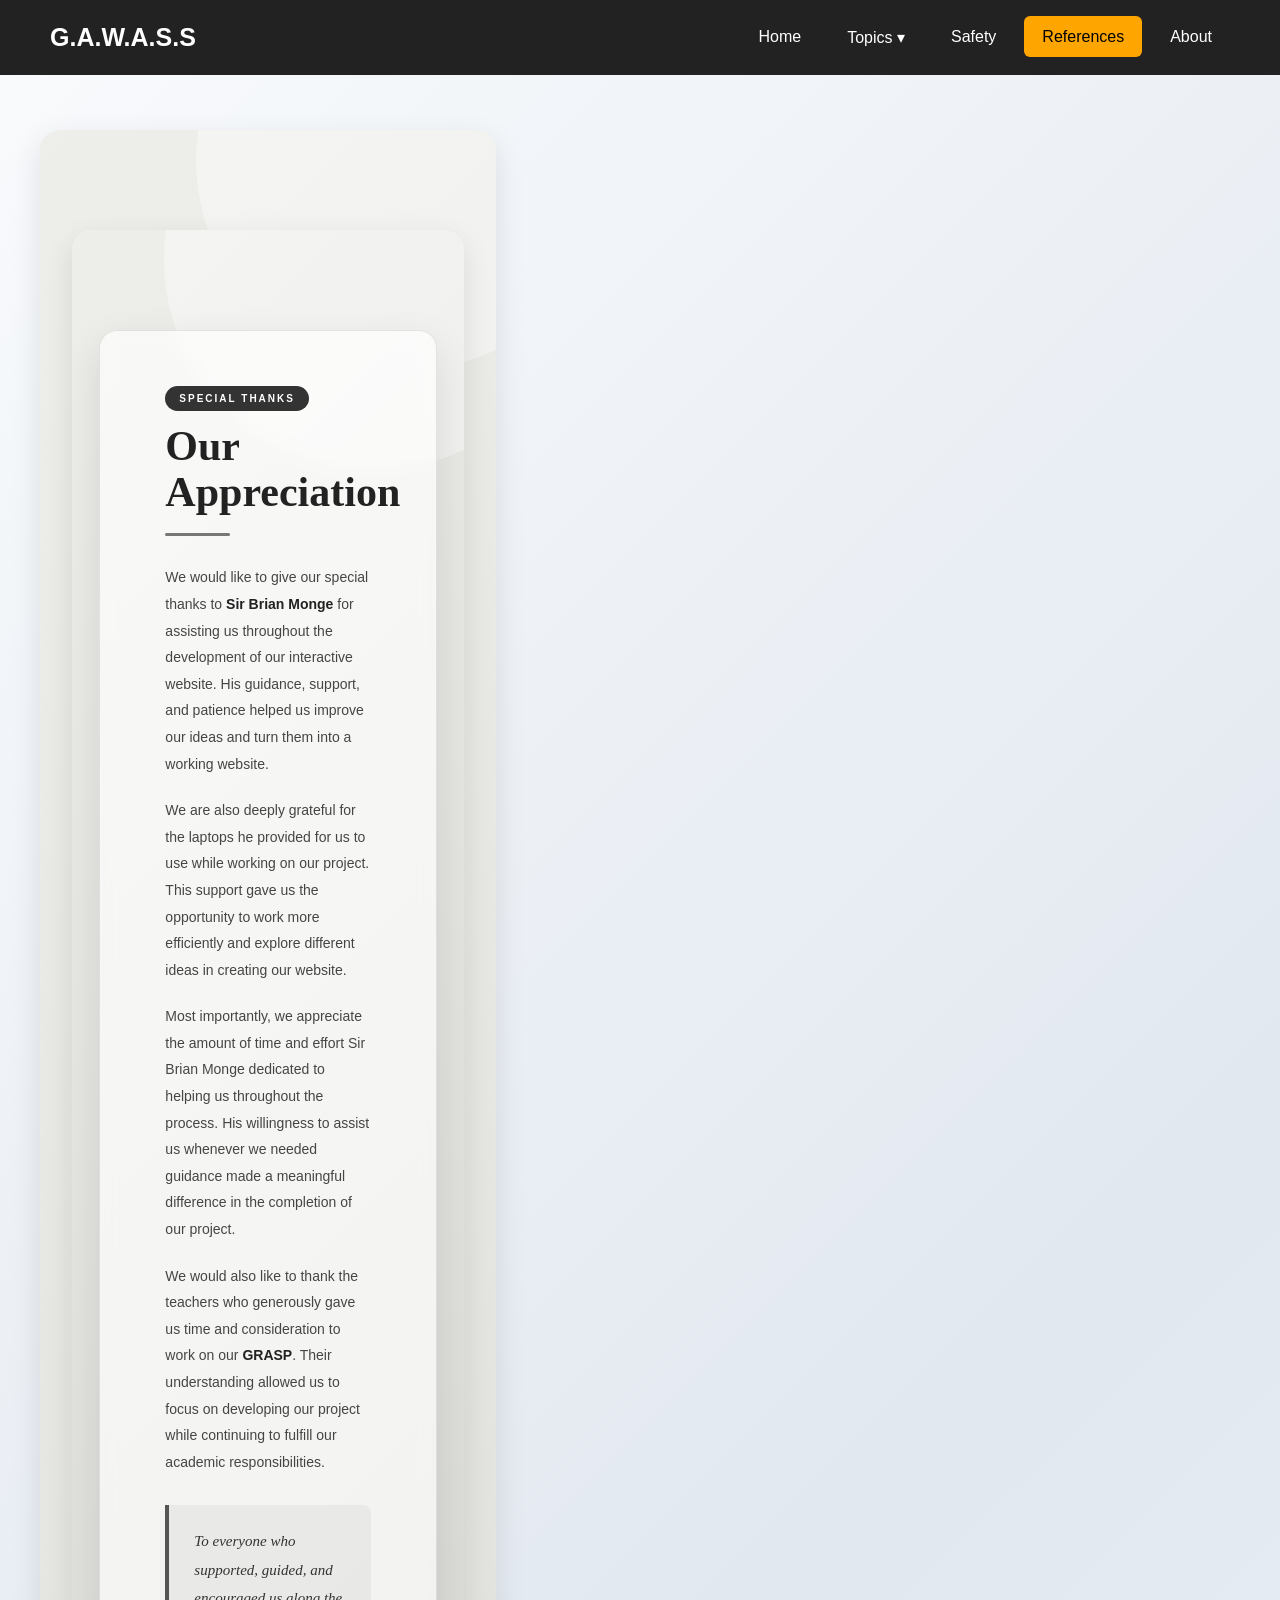
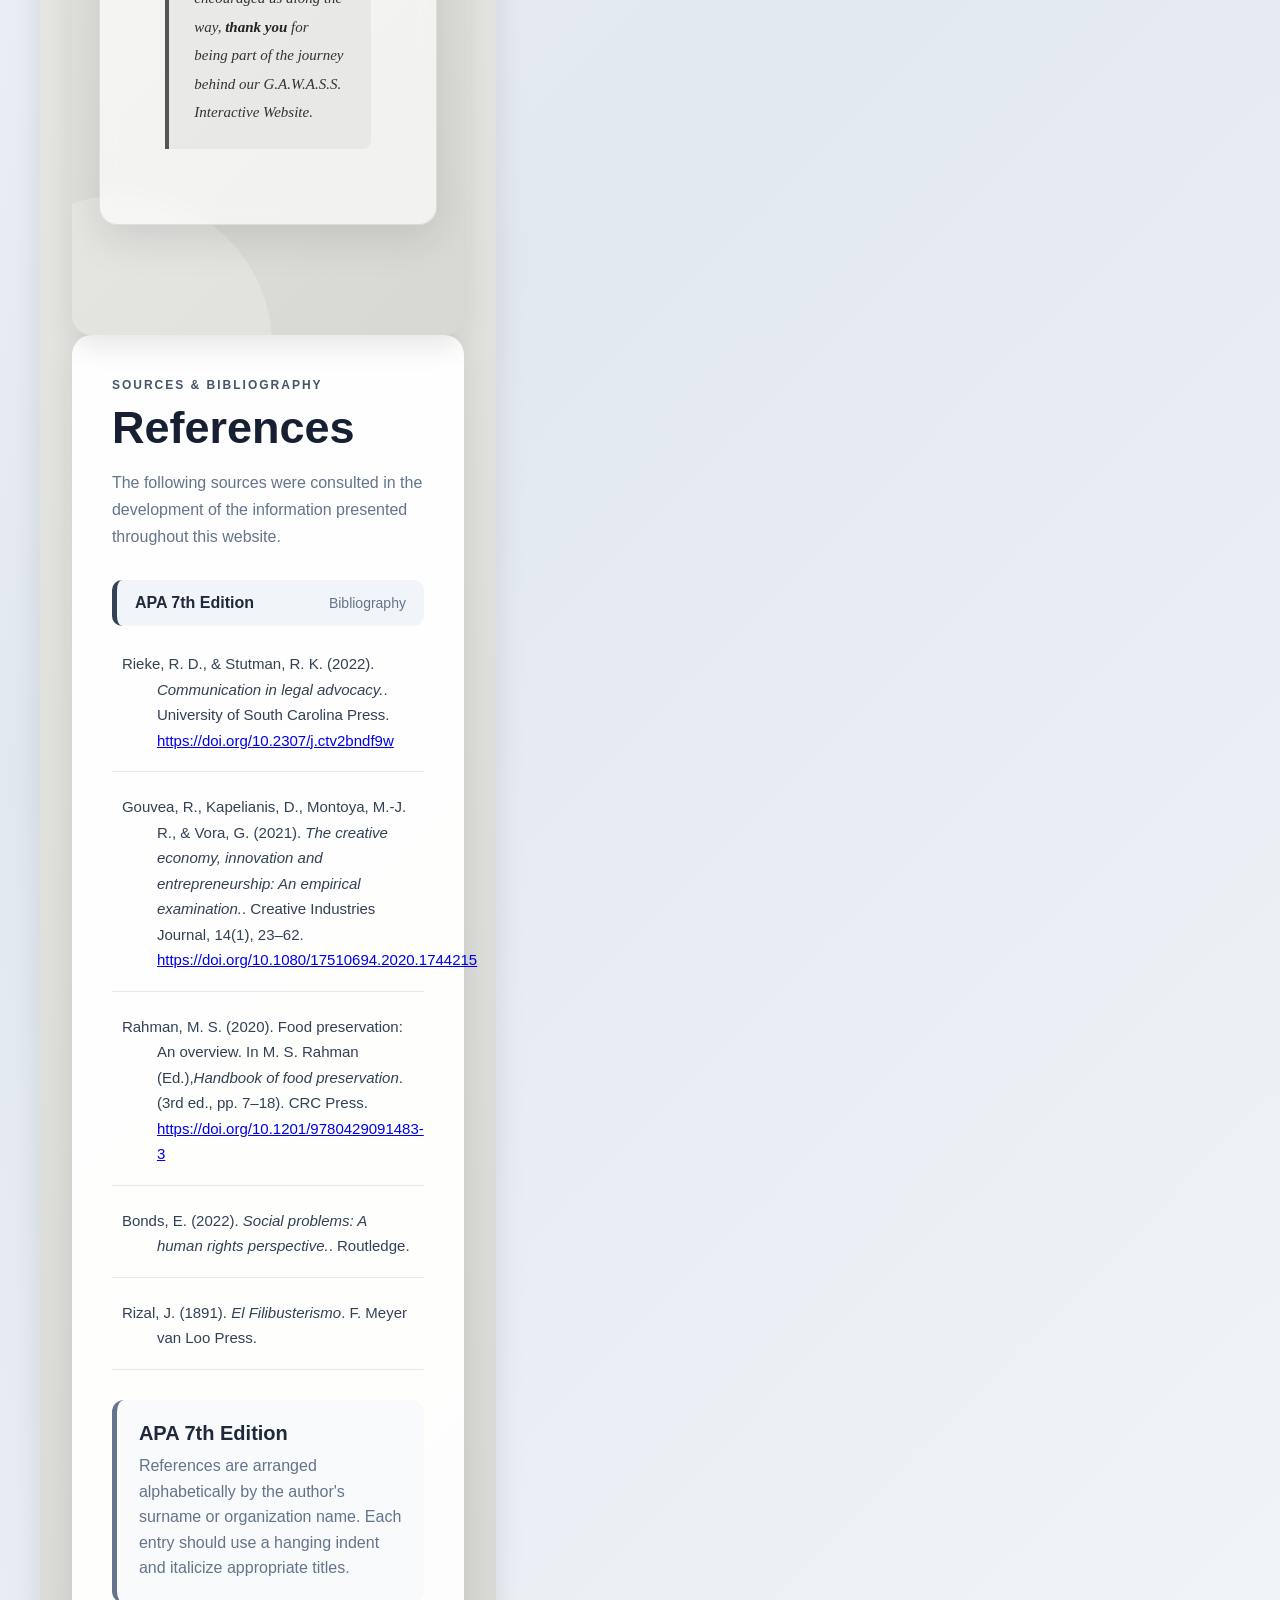
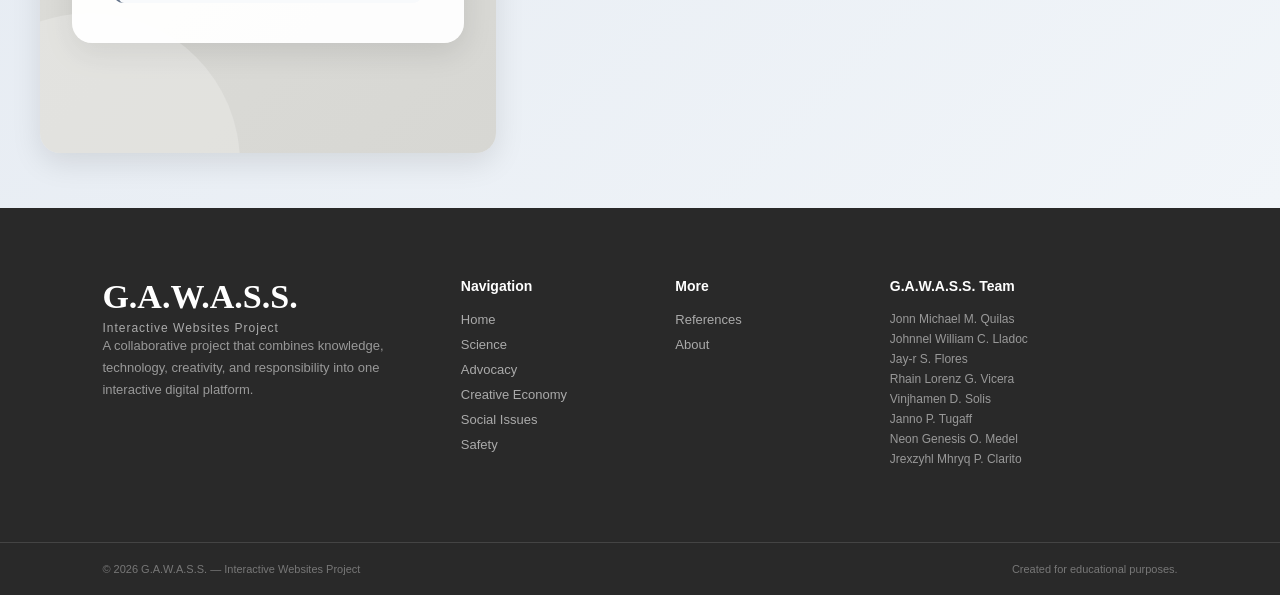
==== commit 8b678142: "Update references.html" ====
--- a/references.html
+++ b/references.html
@@ -75,14 +75,14 @@
 
         <div class="references-container">
 
-<<<<<<< HEAD
+
            <div class="credits-section">
-=======
+
 
            
 
             <div class="credits-section">
->>>>>>> e1f2d9bdb55dda6be4ed9669146987a102004656
+
 
     <div class="credits-content">
 
@@ -139,10 +139,7 @@
     </div>
 
 </div>
-<<<<<<< HEAD
-
-=======
->>>>>>> e1f2d9bdb55dda6be4ed9669146987a102004656
+
             </section>
 
 
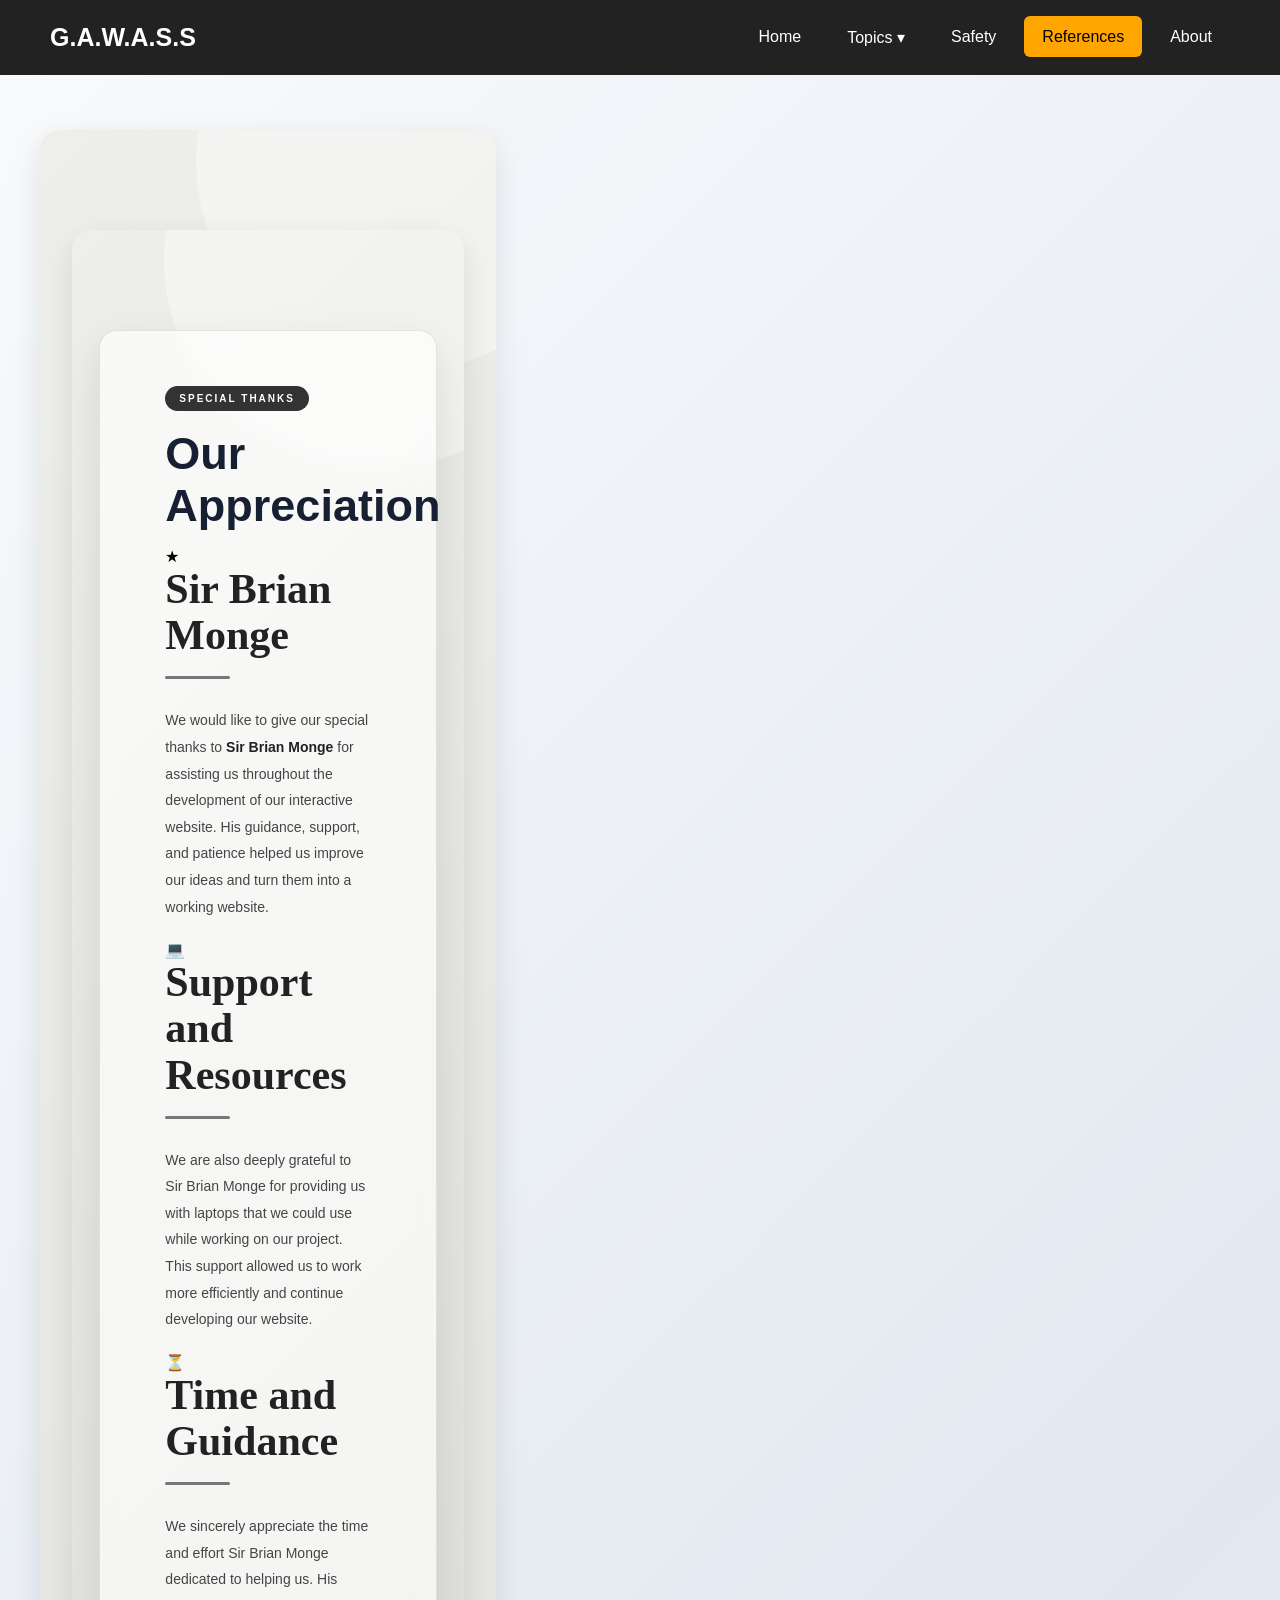
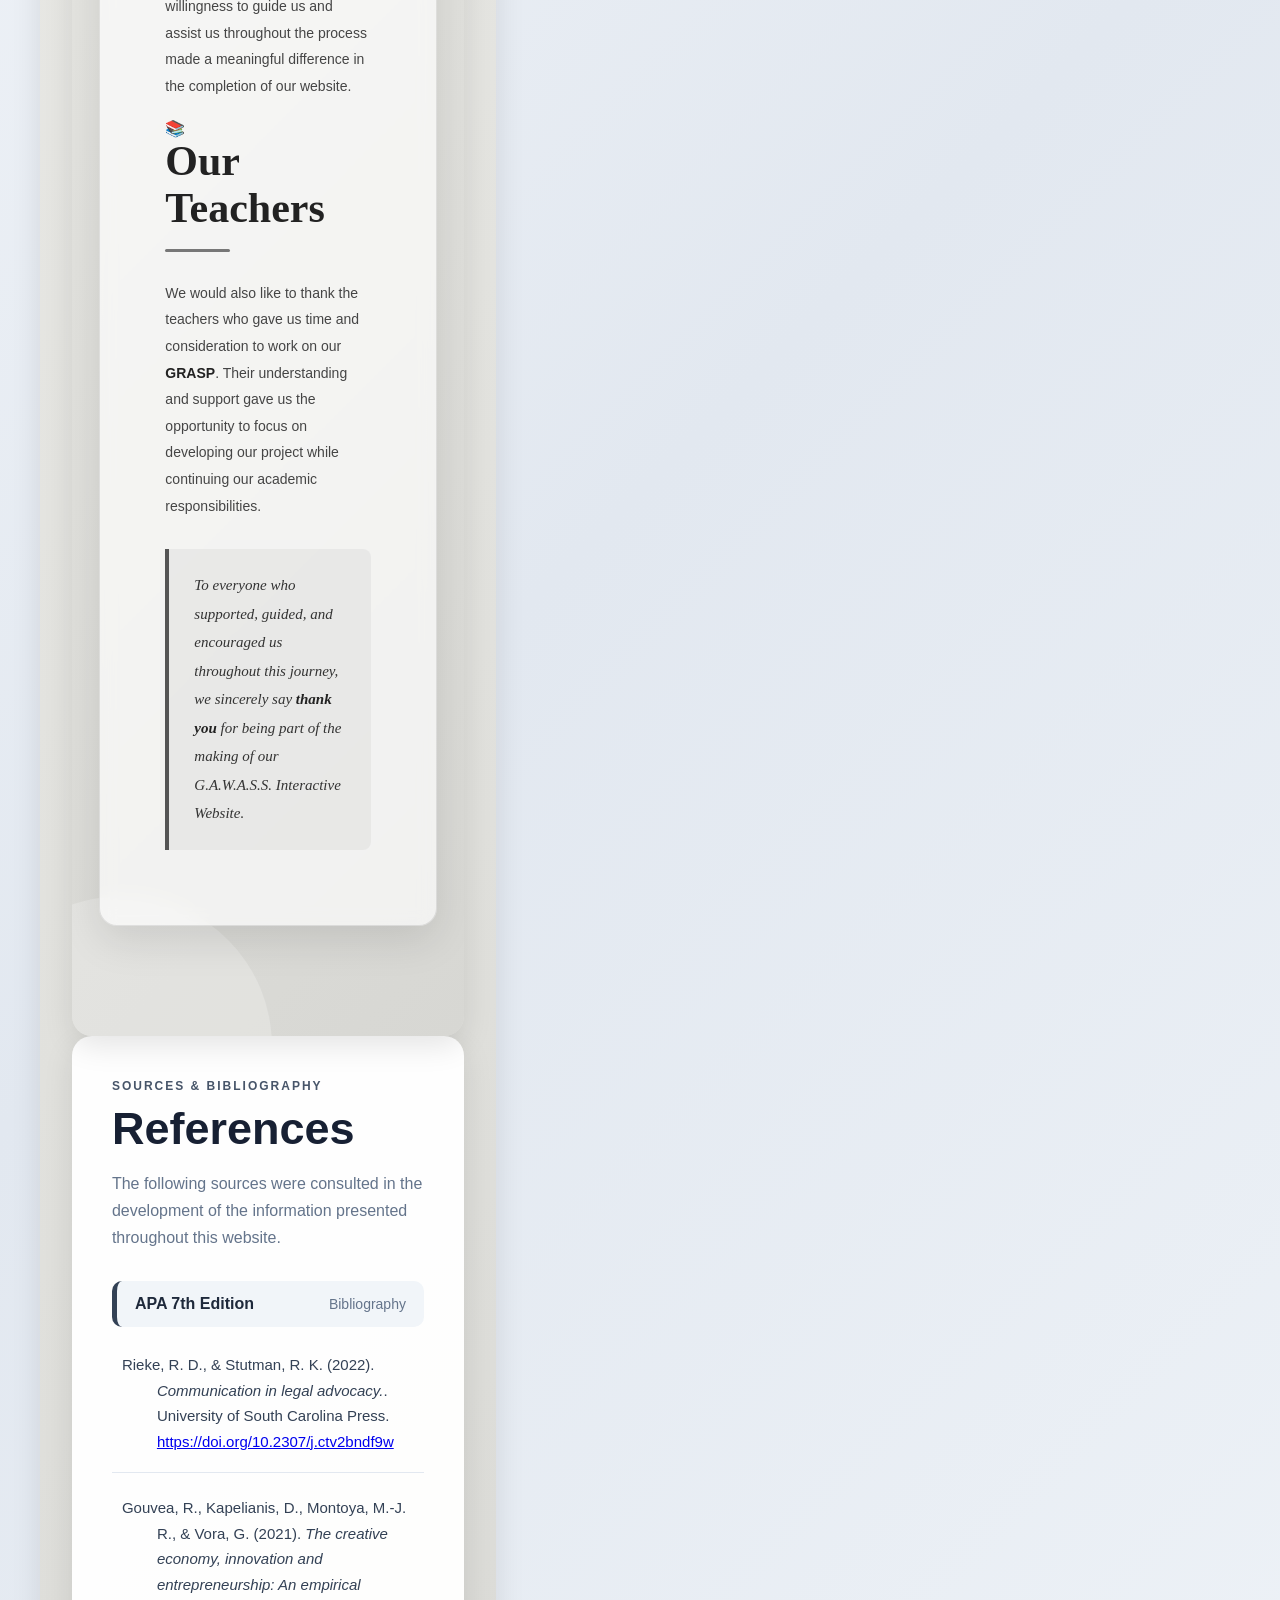
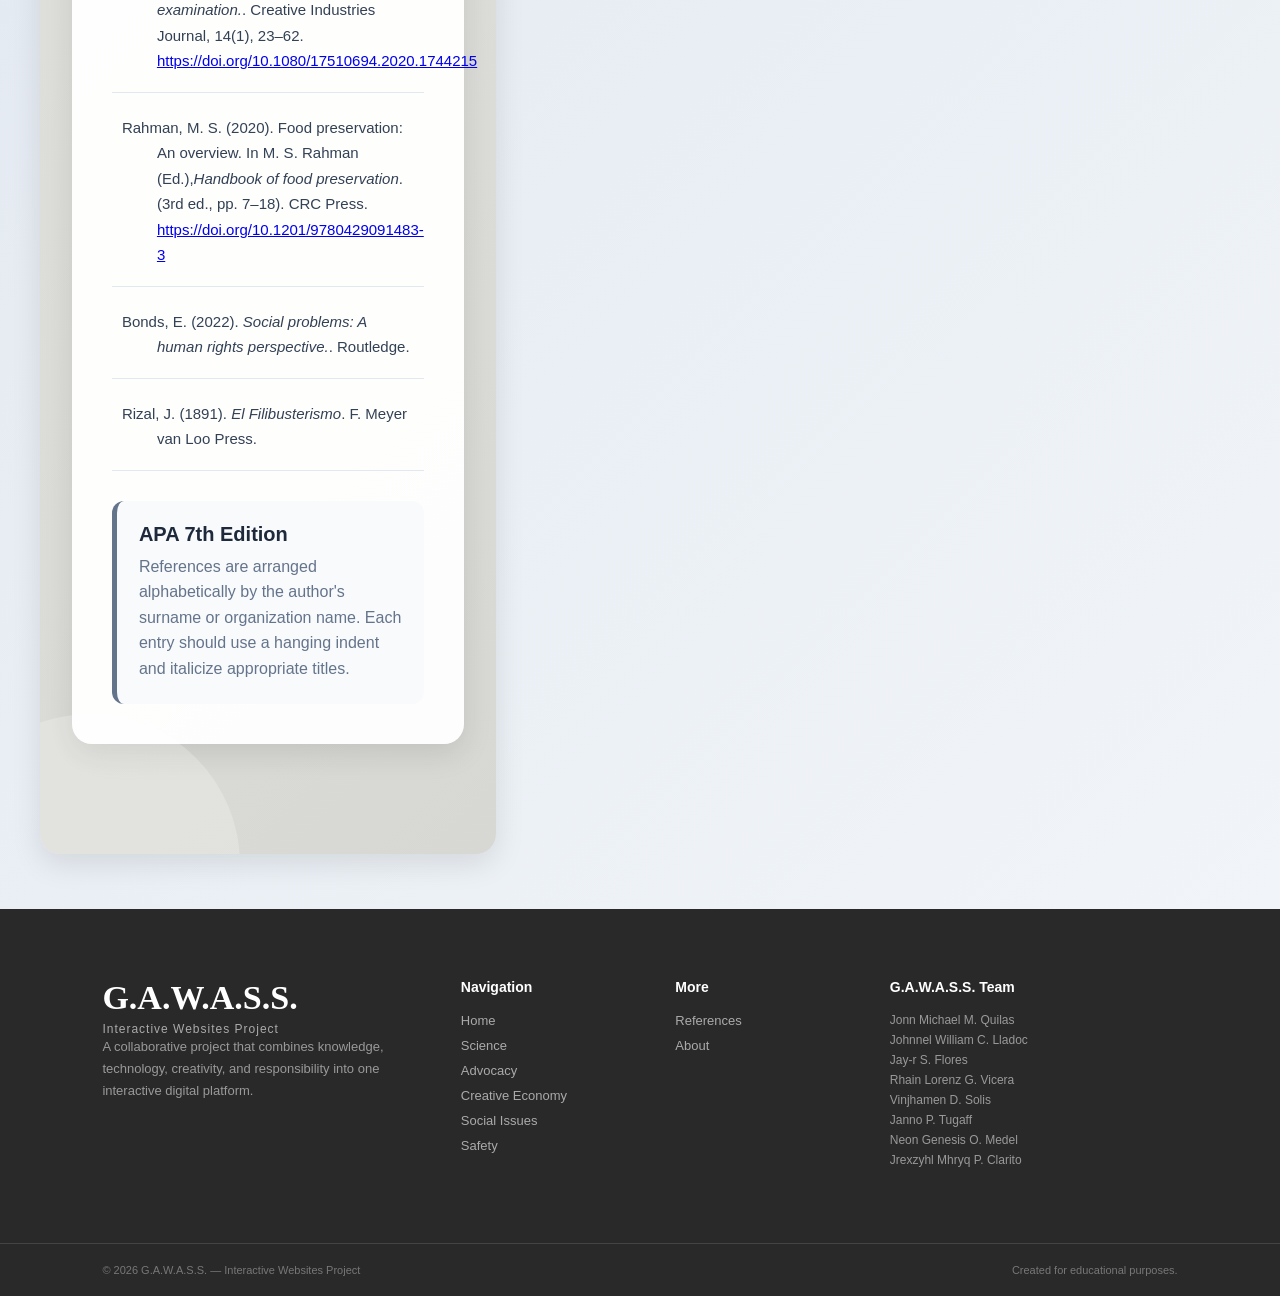
==== commit df06f83f: "Update references.html" ====
--- a/references.html
+++ b/references.html
@@ -81,8 +81,7 @@
 
            
 
-            <div class="credits-section">
-
+           <div class="credits-section">
 
     <div class="credits-content">
 
@@ -90,57 +89,116 @@
             SPECIAL THANKS
         </span>
 
-        <h2>
+        <h1>
             Our Appreciation
-        </h2>
-
-        <p>
-            We would like to give our special thanks to
-            <strong>Sir Brian Monge</strong> for assisting us
-            throughout the development of our interactive
-            website. His guidance, support, and patience
-            helped us improve our ideas and turn them into
-            a working website.
+        </h1>
+
+        <div class="thanks-card">
+
+            <div class="thanks-icon">
+                ★
+            </div>
+
+            <div>
+                <h2>
+                    Sir Brian Monge
+                </h2>
+
+                <p>
+                    We would like to give our special thanks to
+                    <strong>Sir Brian Monge</strong> for assisting
+                    us throughout the development of our
+                    interactive website. His guidance, support,
+                    and patience helped us improve our ideas and
+                    turn them into a working website.
+                </p>
+
+            </div>
+
+        </div>
+
+        <div class="thanks-card">
+
+            <div class="thanks-icon">
+                💻
+            </div>
+
+            <div>
+                <h2>
+                    Support and Resources
+                </h2>
+
+                <p>
+                    We are also deeply grateful to Sir Brian Monge
+                    for providing us with laptops that we could
+                    use while working on our project. This support
+                    allowed us to work more efficiently and
+                    continue developing our website.
+                </p>
+
+            </div>
+
+        </div>
+
+        <div class="thanks-card">
+
+            <div class="thanks-icon">
+                ⏳
+            </div>
+
+            <div>
+                <h2>
+                    Time and Guidance
+                </h2>
+
+                <p>
+                    We sincerely appreciate the time and effort
+                    Sir Brian Monge dedicated to helping us.
+                    His willingness to guide us and assist us
+                    throughout the process made a meaningful
+                    difference in the completion of our website.
+                </p>
+
+            </div>
+
+        </div>
+
+        <div class="thanks-card">
+
+            <div class="thanks-icon">
+                📚
+            </div>
+
+            <div>
+                <h2>
+                    Our Teachers
+                </h2>
+
+                <p>
+                    We would also like to thank the teachers who
+                    gave us time and consideration to work on
+                    our <strong>GRASP</strong>. Their understanding
+                    and support gave us the opportunity to focus
+                    on developing our project while continuing
+                    our academic responsibilities.
+                </p>
+
+            </div>
+
+        </div>
+
+        <p class="credits-final-message">
+            To everyone who supported, guided, and encouraged us
+            throughout this journey, we sincerely say
+            <strong>thank you</strong> for being part of the
+            making of our G.A.W.A.S.S. Interactive Website.
         </p>
 
-        <p>
-            We are also deeply grateful for the laptops he
-            provided for us to use while working on our
-            project. This support gave us the opportunity
-            to work more efficiently and explore different
-            ideas in creating our website.
-        </p>
-
-        <p>
-            Most importantly, we appreciate the amount of
-            time and effort Sir Brian Monge dedicated to
-            helping us throughout the process. His willingness
-            to assist us whenever we needed guidance made a
-            meaningful difference in the completion of our
-            project.
-        </p>
-
-        <p>
-            We would also like to thank the teachers who
-            generously gave us time and consideration to work
-            on our <strong>GRASP</strong>. Their understanding
-            allowed us to focus on developing our project
-            while continuing to fulfill our academic
-            responsibilities.
-        </p>
-
-        <p class="credits-final-message">
-            To everyone who supported, guided, and encouraged
-            us along the way, <strong>thank you</strong> for
-            being part of the journey behind our
-            G.A.W.A.S.S. Interactive Website.
-        </p>
-
     </div>
 
 </div>
 
-            </section>
+           </section>
 
 
 
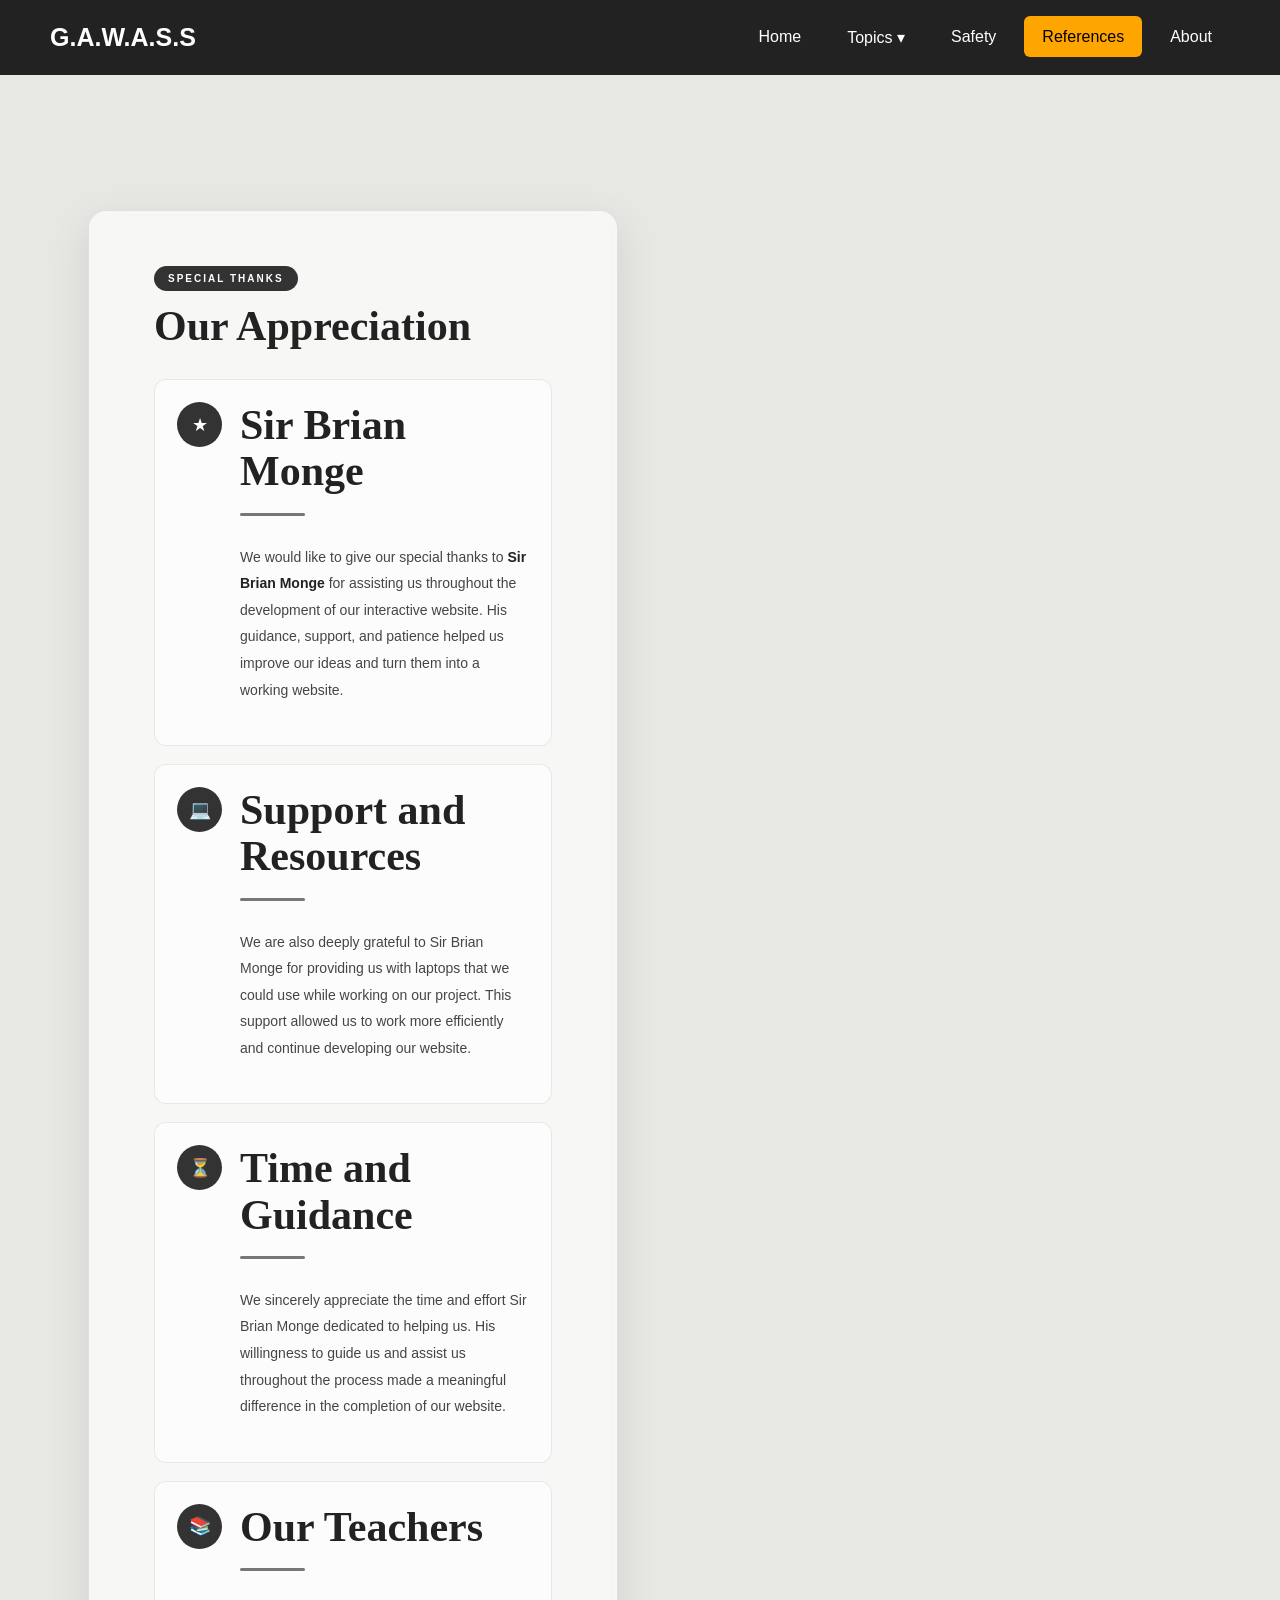
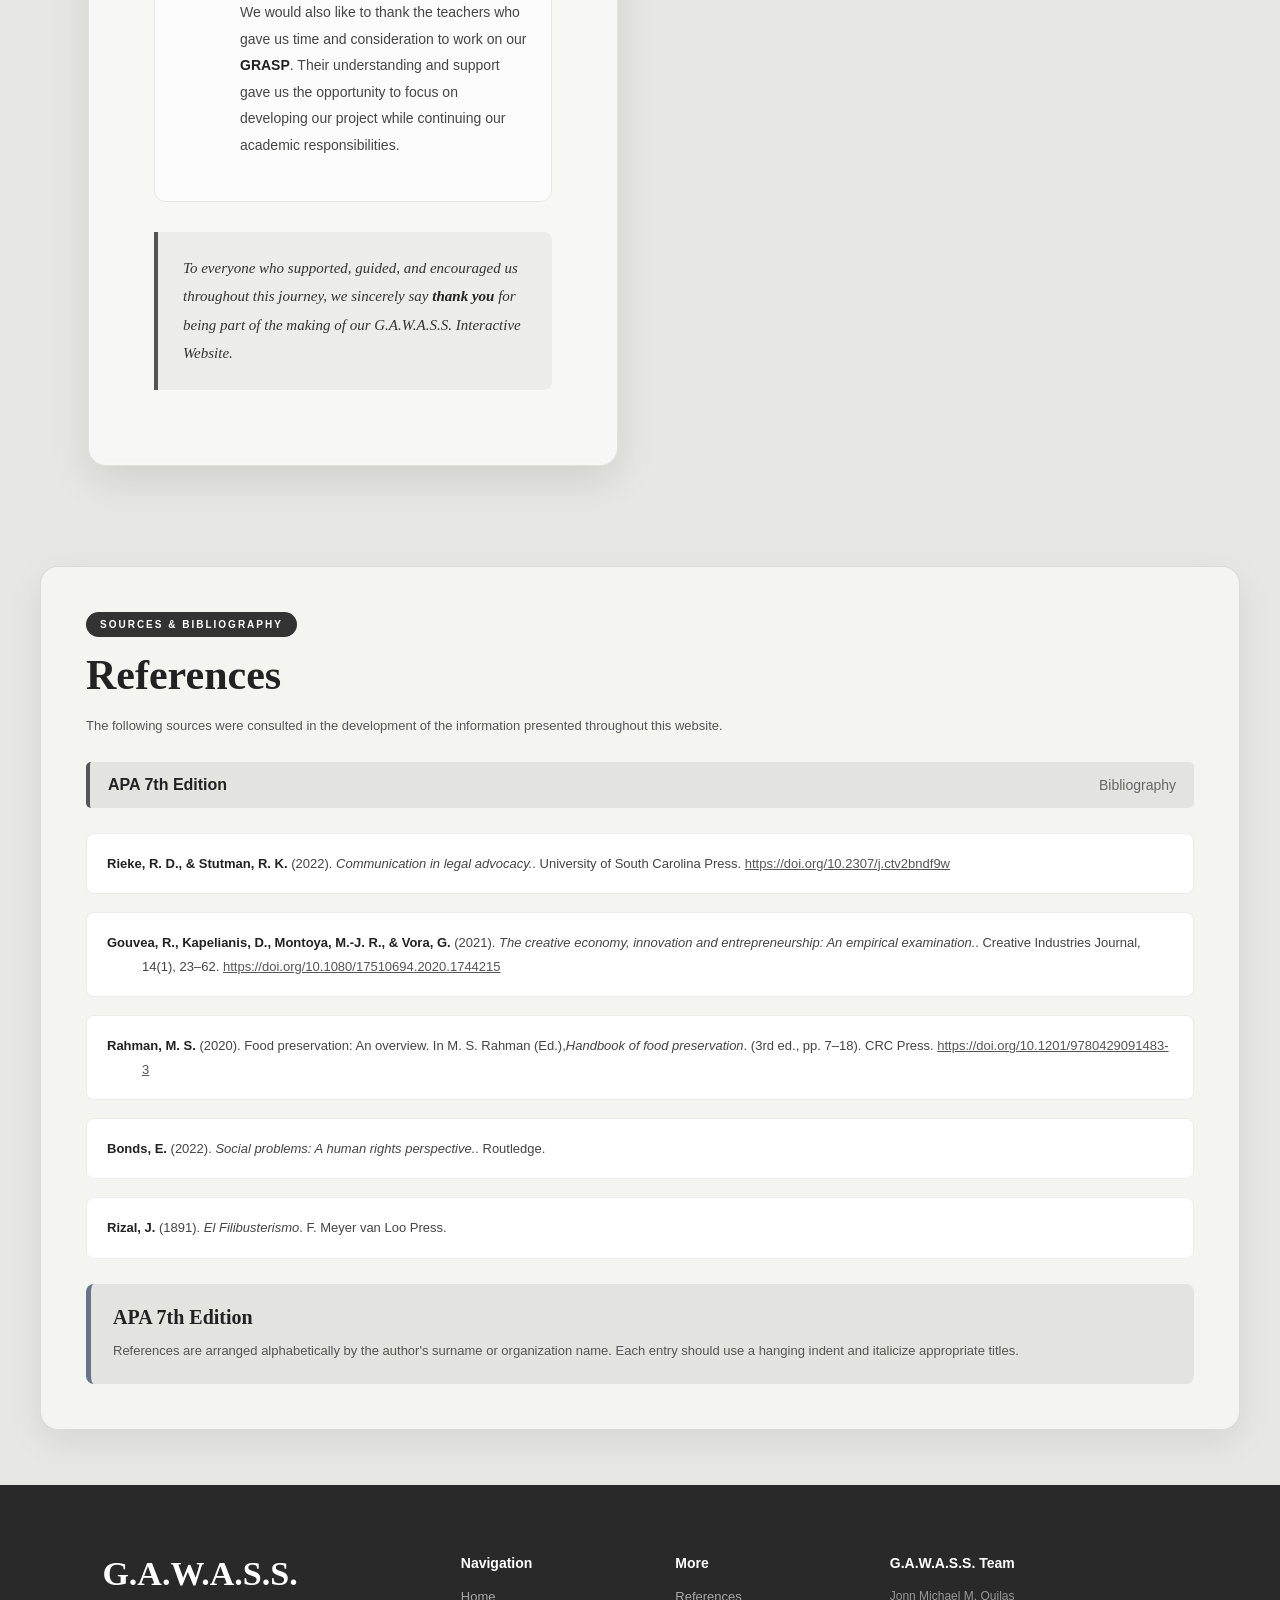
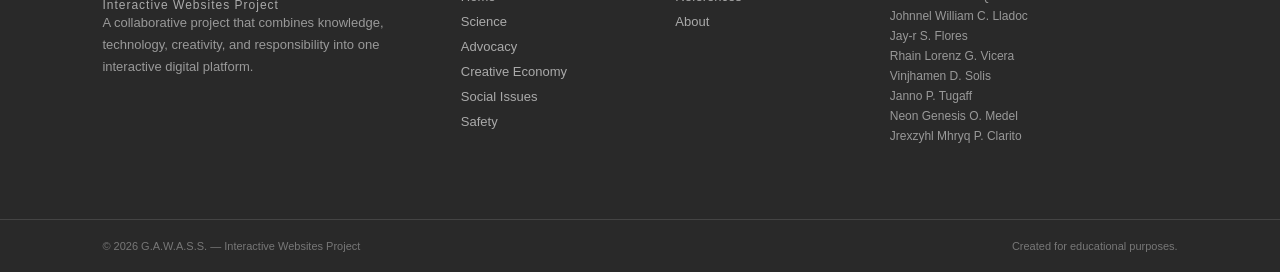
==== commit 93ee508d: "Update references.html" ====
--- a/references.html
+++ b/references.html
@@ -72,17 +72,9 @@
 
     
     <main class="references-page">
-
-        <div class="references-container">
-
-
-           <div class="credits-section">
-
-
-           
-
-           <div class="credits-section">
-
+        
+    <div class="references-container">
+        
     <div class="credits-content">
 
         <span class="credits-label">
--- a/style.css
+++ b/style.css
@@ -1827,148 +1827,1690 @@
 
 
 
+
+
+
 .references-page {
-
+    width: 100%;
     min-height: 100vh;
-
     padding: 55px 40px;
-
-    background: linear-gradient(
-        135deg,
-        #f8fafc,
-        #e2e8f0,
-        #f1f5f9
-    );
-}
-
-
+    background:
+        linear-gradient(
+            135deg,
+            #f8fafc,
+            #e2e8f0,
+            #f1f5f9
+        );
+}
 
 .references-container {
-
+    width: 100%;
     max-width: 1400px;
-
-    margin: auto;
-
+    margin: 0 auto;
     display: grid;
-
-    grid-template-columns:
-        0.9fr 1.4fr;
-
+    grid-template-columns: minmax(0, 0.9fr) minmax(0, 1.4fr);
     gap: 35px;
-
     align-items: start;
 }
 
-
-
+.credits-section {
+    width: 100%;
+    min-width: 0;
+}
+
+.bibliography-section {
+    width: 100%;
+    min-width: 0;
+}
 
 .credits-section,
 .bibliography-section {
-
     background:
         rgba(255, 255, 255, 0.96);
-
     border-radius: 20px;
-
     padding: 40px;
-
     box-shadow:
         0 10px 30px
         rgba(0, 0, 0, 0.10);
 }
 
-
-
+.references-page h1 {
+    font-size: 45px;
+    margin: 5px 0 15px;
+    color: #172033;
+}
 
 .page-label {
-
     display: inline-block;
-
     font-size: 12px;
-
     font-weight: bold;
-
     letter-spacing: 2px;
-
     color: #475569;
-
     margin-bottom: 5px;
 }
 
-
-
-.references-page h1 {
-
-    font-size: 45px;
+.bibliography-intro {
+    color: #64748b;
+    line-height: 1.7;
+    margin-bottom: 30px;
+}
+
+.apa-note {
+    display: flex;
+    align-items: center;
+    justify-content: space-between;
+    padding: 14px 18px;
+    margin-bottom: 25px;
+    background: #f1f5f9;
+    border-radius: 10px;
+    border-left: 5px solid #334155;
+}
+
+.apa-note strong {
+    color: #1e293b;
+}
+
+.apa-note span {
+    color: #64748b;
+    font-size: 14px;
+}
+
+.reference-list {
+    display: flex;
+    flex-direction: column;
+    gap: 22px;
+}
+
+.reference {
+    padding: 0 10px 18px;
+    border-bottom: 1px solid #e2e8f0;
+}
+
+.reference p {
+    margin: 0;
+    color: #334155;
+    font-size: 15px;
+    line-height: 1.7;
+    padding-left: 35px;
+    text-indent: -35px;
+}
+
+.reference em {
+    font-style: italic;
+}
+
+.apa-reminder {
+    margin-top: 30px;
+    padding: 22px;
+    background: #f8fafc;
+    border-radius: 12px;
+    border-left: 5px solid #64748b;
+}
+
+.apa-reminder h2 {
+    font-size: 20px;
+    margin: 0 0 8px;
+    color: #1e293b;
+}
+
+.apa-reminder p {
+    color: #64748b;
+    line-height: 1.6;
+    margin: 0;
+}
+
+@media (max-width: 700px) {
+
+    .references-page {
+        padding: 35px 20px;
+    }
+
+    .references-container {
+        grid-template-columns: 1fr;
+        gap: 25px;
+    }
+
+    .credits-section,
+    .bibliography-section {
+        padding: 25px;
+    }
+
+    .references-page h1 {
+        font-size: 36px;
+    }
+
+    .apa-note {
+        flex-direction: column;
+        align-items: flex-start;
+        gap: 5px;
+    }
+
+}
+.references-page {
+    width: 100%;
+    background: #e7e7e3;
+}
+
+.references-container {
+    width: min(1400px, 92%);
+    margin: 0 auto;
+    display: grid;
+    grid-template-columns: 1fr 1fr;
+    gap: 45px;
+    padding: 80px 0 100px;
+    align-items: start;
+}
+
+.credits-section {
+    position: relative;
+    overflow: hidden;
+    padding: 45px;
+    background:
+        linear-gradient(
+            145deg,
+            #f1f1ee 0%,
+            #deded9 100%
+        );
+    border-radius: 18px;
+    border: 1px solid rgba(0,0,0,.10);
+    box-shadow:
+        0 12px 35px rgba(0,0,0,.10);
+}
+
+.credits-section::before {
+    content: "";
+    position: absolute;
+    width: 250px;
+    height: 250px;
+    border-radius: 50%;
+    background: rgba(255,255,255,.30);
+    top: -120px;
+    right: -100px;
+}
+
+.credits-section::after {
+    content: "";
+    position: absolute;
+    width: 180px;
+    height: 180px;
+    border-radius: 50%;
+    background: rgba(255,255,255,.20);
+    bottom: -100px;
+    left: -80px;
+}
+
+.credits-content {
+    position: relative;
+    z-index: 2;
+}
+
+.credits-label {
+    display: inline-block;
+    padding: 7px 14px;
+    margin-bottom: 14px;
+    background: #333;
+    color: #fff;
+    border-radius: 20px;
+    font-size: 10px;
+    font-weight: 700;
+    letter-spacing: 2px;
+}
+
+.credits-content > h1 {
+    margin: 0 0 30px;
+    color: #222;
+    font-family:
+        Georgia,
+        "Times New Roman",
+        serif;
+    font-size: 42px;
+    line-height: 1.1;
+}
+
+.thanks-card {
+    display: flex;
+    gap: 18px;
+    align-items: flex-start;
+    padding: 22px;
+    margin-bottom: 18px;
+    background: rgba(255,255,255,.62);
+    border: 1px solid rgba(0,0,0,.08);
+    border-radius: 12px;
+    transition:
+        transform .3s ease,
+        box-shadow .3s ease,
+        background .3s ease;
+}
+
+.thanks-card:hover {
+    transform: translateY(-4px);
+    background: rgba(255,255,255,.85);
+    box-shadow:
+        0 10px 25px rgba(0,0,0,.10);
+}
+
+.thanks-icon {
+    width: 45px;
+    min-width: 45px;
+    height: 45px;
+    display: flex;
+    align-items: center;
+    justify-content: center;
+    background: #333;
+    color: #fff;
+    border-radius: 50%;
+    font-size: 18px;
+}
+
+.thanks-card h2 {
+    margin: 0 0 8px;
+    color: #222;
+    font-family:
+        Georgia,
+        "Times New Roman",
+        serif;
+    font-size: 20px;
+}
+
+.thanks-card p {
+    margin: 0;
+    color: #555;
+    font-size: 13px;
+    line-height: 1.8;
+}
+
+.thanks-card strong {
+    color: #222;
+}
+
+.credits-final-message {
+    margin: 30px 0 0;
+    padding: 20px 22px;
+    background: rgba(0,0,0,.05);
+    border-left: 4px solid #555;
+    border-radius: 0 8px 8px 0;
+    color: #444;
+    font-family:
+        Georgia,
+        "Times New Roman",
+        serif;
+    font-size: 14px;
+    font-style: italic;
+    line-height: 1.8;
+}
+
+.credits-final-message strong {
+    color: #222;
+}
+
+.bibliography-section {
+    padding: 45px;
+    background: #f4f4f1;
+    border-radius: 18px;
+    border: 1px solid rgba(0,0,0,.10);
+    box-shadow:
+        0 12px 35px rgba(0,0,0,.08);
+}
+
+.bibliography-section .page-label {
+    display: inline-block;
+    padding: 7px 14px;
+    margin-bottom: 14px;
+    background: #333;
+    color: white;
+    border-radius: 20px;
+    font-size: 10px;
+    font-weight: 700;
+    letter-spacing: 2px;
+}
+
+.bibliography-section h1 {
+    margin: 0 0 15px;
+    color: #222;
+    font-family:
+        Georgia,
+        "Times New Roman",
+        serif;
+    font-size: 42px;
+}
+
+.bibliography-intro {
+    color: #555;
+    font-size: 13px;
+    line-height: 1.8;
+    margin-bottom: 25px;
+}
+
+.apa-note {
+    display: flex;
+    align-items: center;
+    gap: 10px;
+    margin-bottom: 25px;
+    padding: 14px 18px;
+    background: #e3e3df;
+    border-left: 4px solid #555;
+    border-radius: 5px;
+}
+
+.apa-note strong {
+    color: #222;
+}
+
+.apa-note span {
+    color: #666;
+}
+
+.reference-list {
+    display: flex;
+    flex-direction: column;
+    gap: 18px;
+}
+
+.reference {
+    padding: 18px 20px;
+    background: white;
+    border-radius: 8px;
+    border: 1px solid rgba(0,0,0,.07);
+    transition:
+        transform .25s ease,
+        box-shadow .25s ease;
+}
+
+.reference:hover {
+    transform: translateY(-3px);
+    box-shadow:
+        0 8px 20px rgba(0,0,0,.08);
+}
+
+.reference p {
+    margin: 0;
+    color: #444;
+    font-size: 13px;
+    line-height: 1.8;
+}
+
+.reference .author {
+    font-weight: 700;
+    color: #222;
+}
+
+.reference a {
+    color: #555;
+    word-break: break-word;
+}
+
+.apa-reminder {
+    margin-top: 25px;
+    padding: 22px;
+    background: #e3e3df;
+    border-radius: 8px;
+}
+
+.apa-reminder h2 {
+    margin: 0 0 10px;
+    color: #222;
+    font-family:
+        Georgia,
+        "Times New Roman",
+        serif;
+    font-size: 20px;
+}
+
+.apa-reminder p {
+    margin: 0;
+    color: #555;
+    font-size: 13px;
+    line-height: 1.8;
+}
+
+@media (max-width: 950px) {
+
+    .references-container {
+        grid-template-columns: 1fr;
+        width: min(800px, 92%);
+    }
+
+}
+
+@media (max-width: 600px) {
+
+    .references-container {
+        width: 90%;
+        padding: 50px 0 70px;
+    }
+
+    .credits-section,
+    .bibliography-section {
+        padding: 30px 24px;
+    }
+
+    .credits-content > h1,
+    .bibliography-section h1 {
+        font-size: 32px;
+    }
+
+    .thanks-card {
+        padding: 18px;
+    }
+
+    .thanks-icon {
+        width: 40px;
+        min-width: 40px;
+        height: 40px;
+        font-size: 15px;
+    }
+
+}
+
+
+
+
+.creative-page {
+
+    width: 100%;
+
+    padding-top: 60px;
+
+    background: #e4e0da;
+
+    min-height: 100vh;
+}
+
+
+.creative-layout {
+
+    width: min(1250px, 95%);
+
+    margin: auto;
+
+    display: grid;
+
+    grid-template-columns: 1.15fr 1fr;
+
+    gap: 70px;
+
+    align-items: center;
+}
+
+
+
+.creative-left {
+
+    width: 100%;
+}
+
+
+.creative-main {
+
+    padding-bottom: 30%;
+
+    display: flex;
+
+    align-items: center;
+
+    gap: 35px;
+}
+
+
+.creative-main-image:hover img {
+
+    transform: scale(1.03);
+    transform: translateY(-8px);
+
+    box-shadow:
+        0 15px 30px
+        rgba(0,0,0,.15);
+}
+
+
+.creative-main-image {
+
+    width: 350px;
+
+    height: 350px;
+
+    flex-shrink: 0;
+
+    overflow: hidden;
+
+    border-radius: 14px;
+
+    background: #d6d2cc;
+}
+
+
+.creative-main-image img {
+
+    width: 100%;
+
+    height: 100%;
+
+    object-fit: cover;
+
+    display: block;
+}
+
+
+
+
+.creative-main-description {
+
+    max-width: 300px;
+}
+
+
+.creative-label {
+
+    font-size: 12px;
+
+    letter-spacing: 3px;
+
+    color: #777;
+
+    font-weight: 500;
+}
+
+
+.creative-main-description h1 {
+
+    font-family:
+        'Cormorant Garamond',
+        serif;
+
+    font-size: 52px;
+
+    font-weight: 600;
 
     margin: 5px 0 15px;
 
-    color: #172033;
-}
-
-
-
-.credits-intro,
-.bibliography-intro {
-
-    color: #64748b;
+    color: #222;
+}
+
+
+.creative-main-description p {
+
+    font-family:
+        'Montserrat',
+        sans-serif;
+
+    font-size: 14px;
+
+    font-weight: 300;
+
+    line-height: 1.8;
+
+    color: #666;
+
+    margin-bottom: 15px;
+}
+
+
+
+.creative-right {
+    padding-bottom: 30%;
+
+    display: flex;
+
+    flex-direction: column;
+
+    gap: 35px;
+}
+
+
+
+
+.creative-item {
+
+    display: flex;
+
+    align-items: center;
+
+    gap: 25px;
+
+    width: 100%;
+}
+
+
+.creative-item:hover .creative-item-image img {
+
+    transform: scale(1.03);
+
+    transform: translateY(-8px);
+
+    box-shadow:
+        0 15px 30px
+        rgba(0,0,0,.15);
+}
+
+.creative-item-image {
+
+    width: 170px;
+
+    height: 230px;
+
+    flex-shrink: 0;
+
+    overflow: hidden;
+
+    border-radius: 10px;
+
+    background: #d6d2cc;
+}
+
+
+.creative-item-image img {
+
+    width: 100%;
+
+    height: 100%;
+
+    object-fit: cover;
+
+    display: block;
+}
+
+
+
+
+.creative-item-description {
+
+    flex: 1;
+}
+
+
+.creative-item-description > span {
+
+    font-size: 11px;
+
+    letter-spacing: 2px;
+
+    color: #888;
+}
+
+
+.creative-item-description h2 {
+
+    font-family:
+        'Cormorant Garamond',
+        serif;
+
+    font-size: 28px;
+
+    font-weight: 600;
+
+    margin: 6px 0 10px;
+
+    color: #222;
+}
+
+
+.creative-item-description p {
+
+    font-family:
+        'Montserrat',
+        sans-serif;
+
+    font-size: 13px;
+
+    font-weight: 300;
 
     line-height: 1.7;
 
-    margin-bottom: 30px;
-}
-
-
-
-
-.credit-list {
+    color: #777;
+
+    margin-bottom: 10px;
+}
+
+
+
+
+@media (max-width: 1100px) {
+
+    .creative-layout {
+
+        grid-template-columns: 1fr;
+
+        gap: 60px;
+    }
+
+    .creative-main {
+
+        justify-content: center;
+    }
+
+    .creative-right {
+
+        max-width: 800px;
+
+        margin: auto;
+
+        width: 100%;
+    }
+
+}
+
+
+@media (max-width: 700px) {
+
+    .creative-page {
+
+        padding: 40px 20px;
+    }
+
+    .creative-main {
+
+        flex-direction: column;
+
+        text-align: center;
+    }
+
+    .creative-main-image {
+
+        width: min(100%, 350px);
+
+        height: auto;
+
+        aspect-ratio: 1 / 1;
+    }
+
+    .creative-main-description {
+
+        max-width: 500px;
+    }
+
+    .creative-item {
+
+        align-items: flex-start;
+    }
+
+    .creative-item-image {
+
+        width: 140px;
+
+        height: 190px;
+    }
+
+
+}
+
+
+@media (max-width: 500px) {
+
+    .creative-item {
+
+        flex-direction: column;
+    }
+
+    .creative-item-image {
+
+        width: 100%;
+
+        height: 260px;
+    }
+
+    .creative-item-description {
+
+        width: 100%;
+    }
+
+}
+
+.image-button {
+
+    position: relative;
+
+    border: none;
+
+    padding: 0;
+
+    cursor: pointer;
+
+    font: inherit;
+
+}
+
+
+
+.image-overlay {
+
+    position: absolute;
+
+    left: 50%;
+
+    top: 50%;
+
+    transform:
+        translate(-50%, -50%)
+        translateY(10px);
+
+    padding: 10px 18px;
+
+    background:
+        rgba(30, 30, 30, .85);
+
+    color: white;
+
+    border-radius: 30px;
+
+    font-size: 11px;
+
+    letter-spacing: 1px;
+
+    opacity: 0;
+
+    transition:
+        opacity .3s ease,
+        transform .3s ease;
+
+    pointer-events: none;
+}
+
+
+.image-button:hover .image-overlay {
+
+    opacity: 1;
+
+    transform:
+        translate(-50%, -50%)
+        translateY(0);
+
+}
+
+
+.creative-main-image {
+
+    cursor: pointer;
+
+    transition:
+        transform .3s ease,
+        box-shadow .3s ease;
+}
+
+
+.creative-main-image:hover {
+
+    transform: translateY(-6px);
+
+    box-shadow:
+        0 18px 35px
+        rgba(0,0,0,.18);
+
+}
+
+
+.creative-main-image img {
+
+    transition:
+        transform .5s ease;
+}
+
+
+.creative-main-image:hover img {
+
+    transform: scale(1.04);
+
+}
+
+
+.interactive-product {
+
+    transition:
+        transform .3s ease,
+        box-shadow .3s ease;
+}
+
+
+.interactive-product:hover {
+
+    transform: translateX(-5px);
+
+}
+
+.creative-item-image {
+
+    cursor: pointer;
+
+    overflow: hidden;
+}
+
+
+.creative-item-image img {
+
+    transition:
+        transform .5s ease;
+}
+
+
+.creative-item-image:hover img {
+
+    transform: scale(1.06);
+
+}
+
+
+.onyx-divider {
+
+    width: 55px;
+
+    height: 2px;
+
+    background: #777;
+
+    margin: 25px 0;
+
+}
+
+
+.onyx-highlight {
+
+    font-size: 14px;
+
+    line-height: 1.7;
+
+    color: #555;
+
+}
+
+
+.read-more-btn {
+
+    margin-top: 10px;
+
+    padding: 9px 16px;
+
+    border: 1px solid #888;
+
+    background: transparent;
+
+    color: #444;
+
+    border-radius: 4px;
+
+    cursor: pointer;
+
+    font-size: 11px;
+
+    letter-spacing: 1px;
+
+    transition:
+        background .3s ease,
+        color .3s ease;
+}
+
+
+.read-more-btn:hover {
+
+    background: #333;
+
+    color: white;
+
+}
+
+
+.product-details {
+
+    max-height: 0;
+
+    overflow: hidden;
+
+    opacity: 0;
+
+    transition:
+        max-height .5s ease,
+        opacity .4s ease;
+}
+
+
+.product-details.show-details {
+
+    max-height: 300px;
+
+    opacity: 1;
+
+}
+
+
+.product-details p {
+
+    margin-top: 12px;
+
+}
+
+
+
+.image-modal {
+
+    position: fixed;
+
+    inset: 0;
+
+    z-index: 9999;
 
     display: flex;
 
+    align-items: center;
+
+    justify-content: center;
+
     flex-direction: column;
 
-    gap: 12px;
-}
-
-
-
-
-.credit-member {
+    padding: 30px;
+
+    background:
+        rgba(20,20,20,.94);
+
+    opacity: 0;
+
+    visibility: hidden;
+
+    transition:
+        opacity .3s ease,
+        visibility .3s ease;
+
+}
+
+
+.image-modal.show-modal {
+
+    opacity: 1;
+
+    visibility: visible;
+
+}
+
+
+.image-modal img {
+
+    max-width: 85vw;
+
+    max-height: 78vh;
+
+    object-fit: contain;
+
+    border-radius: 8px;
+
+    box-shadow:
+        0 20px 60px
+        rgba(0,0,0,.5);
+
+    transform: scale(.9);
+
+    transition:
+        transform .35s ease;
+}
+
+
+.image-modal.show-modal img {
+
+    transform: scale(1);
+
+}
+
+
+.image-modal p {
+
+    color: white;
+
+    font-size: 14px;
+
+    margin-top: 18px;
+
+    letter-spacing: 1px;
+
+}
+
+
+
+
+.close-modal {
+
+    position: absolute;
+
+    top: 25px;
+
+    right: 35px;
+
+    width: 42px;
+
+    height: 42px;
+
+    border: none;
+
+    border-radius: 50%;
+
+    background: rgba(255,255,255,.12);
+
+    color: white;
+
+    font-size: 28px;
+
+    cursor: pointer;
+
+    transition:
+        background .3s ease,
+        transform .3s ease;
+}
+
+
+.close-modal:hover {
+
+    background: rgba(255,255,255,.25);
+
+    transform: rotate(90deg);
+
+}
+
+
+
+
+body.modal-open {
+
+    overflow: hidden;
+
+}
+
+@media (max-width: 900px) {
+
+    .creative-main {
+
+        flex-direction: column;
+
+        align-items: stretch;
+
+    }
+
+
+    .creative-main-image {
+
+        width: 100%;
+
+        height: 400px;
+
+    }
+
+
+    .creative-item {
+
+        grid-template-columns: 1fr;
+
+    }
+
+}
+
+
+@media (max-width: 600px) {
+
+    .creative-main-image {
+
+        height: 300px;
+
+    }
+
+
+    .image-modal {
+
+        padding: 20px;
+
+    }
+
+
+    .image-modal img {
+
+        max-width: 95vw;
+
+        max-height: 75vh;
+
+    }
+
+
+    .close-modal {
+
+        right: 20px;
+
+        top: 20px;
+
+    }
+
+}
+
+.filipino-film-section {
+
+    position: relative;
+
+    margin-top: 0;
+
+    padding: 100px 7% 120px;
+
+    background:
+        linear-gradient(
+            to bottom,
+            #d9d3c7 0%,
+            #eee3d0 12%,
+            #f7ead5 35%,
+            #f6e8d0 100%
+        );
+
+    overflow: hidden;
+
+}
+
+
+.filipino-film-section::before {
+
+    content: "";
+
+    position: absolute;
+
+    top: 0;
+
+    left: 0;
+
+    width: 100%;
+
+    height: 140px;
+
+    background:
+        linear-gradient(
+            to bottom,
+            rgba(70,70,70,.18),
+            rgba(246,232,208,0)
+        );
+
+    pointer-events: none;
+
+}
+
+
+.filipino-film-container {
+
+    position: relative;
+
+    z-index: 2;
+
+    max-width: 1250px;
+
+    margin: auto;
+
+    display: grid;
+
+    grid-template-columns:
+        1fr
+        1fr;
+
+    gap: 70px;
+
+    align-items: center;
+
+}
+
+
+.filipino-film-left,
+.filipino-film-right {
+
+    width: 100%;
+
+}
+
+
+.film-logo-card {
 
     display: flex;
 
     align-items: center;
 
-    gap: 15px;
-
-    padding: 15px;
-
-    background: #f8fafc;
+    gap: 35px;
+
+    padding: 30px;
+
+    background:
+        rgba(255,255,255,.32);
+
+    border:
+        1px solid
+        rgba(80,65,45,.18);
 
     border-radius: 12px;
 
-    border-left: 4px solid #64748b;
-
-    transition: 0.3s;
-}
-
-
-.credit-member:hover {
+    box-shadow:
+        0 12px 30px
+        rgba(70,50,30,.10);
+
+    backdrop-filter:
+        blur(4px);
+
+}
+
+
+.film-logo-image {
+
+    width: 300px;
+
+    min-width: 300px;
+
+    height: 300px;
+
+    overflow: hidden;
+
+    border-radius: 10px;
+
+    background: #f5e6cd;
+
+    box-shadow:
+        0 10px 25px
+        rgba(40,30,20,.18);
+
+}
+
+
+.film-logo-image img {
+
+    width: 100%;
+
+    height: 100%;
+
+    object-fit: cover;
+
+    display: block;
+
+    transition:
+        transform .5s ease;
+
+}
+
+
+.film-logo-image:hover img {
+
+    transform: scale(1.05);
+
+}
+
+
+.film-logo-description {
+
+    flex: 1;
+
+}
+
+
+.film-label {
+
+    display: block;
+
+    margin-bottom: 10px;
+
+    font-size: 10px;
+
+    font-weight: 700;
+
+    letter-spacing: 2px;
+
+    color: #9b6500;
+
+}
+
+
+.film-logo-description h2,
+.film-poster-description h2 {
+
+    margin: 0 0 18px;
+
+    font-family:
+        Georgia,
+        "Times New Roman",
+        serif;
+
+    color: #171717;
+
+    font-size: 28px;
+
+    line-height: 1.15;
+
+}
+
+
+.film-logo-description p,
+.film-poster-description p {
+
+    color: #403b35;
+
+    font-size: 14px;
+
+    line-height: 1.8;
+
+    margin-bottom: 14px;
+
+}
+
+
+.film-highlight {
+
+    margin-top: 20px;
+
+    padding-left: 15px;
+
+    border-left:
+        3px solid
+        #b88620;
+
+    font-family:
+        Georgia,
+        "Times New Roman",
+        serif;
+
+    font-style: italic;
+
+    color: #263d61 !important;
+
+}
+
+
+.film-poster-card {
+
+    display: grid;
+
+    grid-template-columns:
+        280px
+        1fr;
+
+    gap: 30px;
+
+    align-items: center;
+
+    padding: 30px;
+
+    background:
+        rgba(255,255,255,.35);
+
+    border:
+        1px solid
+        rgba(80,65,45,.18);
+
+    border-radius: 12px;
+
+    box-shadow:
+        0 12px 30px
+        rgba(70,50,30,.10);
+
+}
+
+
+.film-poster-image {
+
+    position: relative;
+
+    width: 280px;
+
+    height: 400px;
+
+    padding: 0;
+
+    border: none;
+
+    border-radius: 8px;
+
+    overflow: hidden;
+
+    cursor: pointer;
+
+    background: #ddd;
+
+    box-shadow:
+        0 12px 25px
+        rgba(30,25,20,.22);
+
+}
+
+
+.film-poster-image img {
+
+    width: 100%;
+
+    height: 100%;
+
+    object-fit: cover;
+
+    display: block;
+
+    transition:
+        transform .5s ease;
+
+}
+
+
+.film-poster-image:hover img {
+
+    transform: scale(1.06);
+
+}
+
+
+.film-image-overlay {
+
+    position: absolute;
+
+    top: 50%;
+
+    left: 50%;
 
     transform:
-        translateX(5px);
-
-    background: #f1f5f9;
-}
-
-
-
-
-.credit-number {
-
-    min-width: 38px;
-
-    height: 38px;
+        translate(-50%, -50%)
+        translateY(10px);
+
+    padding: 10px 18px;
+
+    background:
+        rgba(20,20,20,.88);
+
+    color: white;
+
+    border-radius: 30px;
+
+    font-size: 10px;
+
+    letter-spacing: 1px;
+
+    opacity: 0;
+
+    transition:
+        opacity .3s ease,
+        transform .3s ease;
+
+    pointer-events: none;
+
+}
+
+
+.film-poster-image:hover
+.film-image-overlay {
+
+    opacity: 1;
+
+    transform:
+        translate(-50%, -50%)
+        translateY(0);
+
+}
+
+
+.film-poster-description {
+
+    min-width: 0;
+
+}
+
+
+.film-read-button {
+
+    margin-top: 8px;
+
+    padding: 9px 18px;
+
+    border:
+        1px solid
+        #8a6b35;
+
+    background:
+        transparent;
+
+    color: #5b451f;
+
+    border-radius: 4px;
+
+    cursor: pointer;
+
+    font-size: 10px;
+
+    letter-spacing: 1px;
+
+    transition:
+        background .3s ease,
+        color .3s ease;
+
+}
+
+
+.film-read-button:hover {
+
+    background: #263d61;
+
+    color: white;
+
+    border-color: #263d61;
+
+}
+
+
+.film-hidden-description {
+
+    max-height: 0;
+
+    overflow: hidden;
+
+    opacity: 0;
+
+    transition:
+        max-height .5s ease,
+        opacity .4s ease;
+
+}
+
+
+.film-hidden-description.show {
+
+    max-height: 250px;
+
+    opacity: 1;
+
+}
+
+
+.film-image-modal {
+
+    position: fixed;
+
+    inset: 0;
+
+    z-index: 9999;
 
     display: flex;
 
@@ -1976,229 +3518,1880 @@
 
     justify-content: center;
 
-    background: #334155;
+    flex-direction: column;
+
+    padding: 30px;
+
+    background:
+        rgba(20,20,20,.95);
+
+    opacity: 0;
+
+    visibility: hidden;
+
+    transition:
+        opacity .3s ease,
+        visibility .3s ease;
+
+}
+
+
+.film-image-modal.show {
+
+    opacity: 1;
+
+    visibility: visible;
+
+}
+
+
+.film-image-modal img {
+
+    max-width: 85vw;
+
+    max-height: 80vh;
+
+    object-fit: contain;
+
+    border-radius: 6px;
+
+    box-shadow:
+        0 20px 60px
+        rgba(0,0,0,.5);
+
+    transform: scale(.9);
+
+    transition:
+        transform .35s ease;
+
+}
+
+
+.film-image-modal.show img {
+
+    transform: scale(1);
+
+}
+
+
+.film-image-modal p {
 
     color: white;
 
+    margin-top: 18px;
+
+    font-size: 14px;
+
+    letter-spacing: 1px;
+
+}
+
+
+.film-modal-close {
+
+    position: absolute;
+
+    top: 25px;
+
+    right: 35px;
+
+    width: 42px;
+
+    height: 42px;
+
+    border: none;
+
     border-radius: 50%;
 
-    font-size: 12px;
-
-    font-weight: bold;
-}
-
-
-
-.credit-member h2 {
-
-    font-size: 17px;
-
-    margin: 0 0 4px;
-
-    color: #1e293b;
-}
-
-
-.credit-member p {
-
-    margin: 0;
-
-    color: #64748b;
-
-    font-size: 13px;
-}
-
-
-
-.website-credit {
-
-    margin-top: 25px;
-
-    padding: 25px;
-
-    border-radius: 15px;
+    background:
+        rgba(255,255,255,.12);
+
+    color: white;
+
+    font-size: 28px;
+
+    cursor: pointer;
+
+    transition:
+        transform .3s ease,
+        background .3s ease;
+
+}
+
+
+.film-modal-close:hover {
+
+    transform: rotate(90deg);
+
+    background:
+        rgba(255,255,255,.25);
+
+}
+
+
+@media (max-width: 1000px) {
+
+    .filipino-film-container {
+
+        grid-template-columns: 1fr;
+
+    }
+
+}
+
+
+@media (max-width: 700px) {
+
+    .film-logo-card {
+
+        flex-direction: column;
+
+        align-items: stretch;
+
+    }
+
+
+    .film-logo-image {
+
+        width: 100%;
+
+        min-width: 0;
+
+        height: auto;
+
+        aspect-ratio: 1 / 1;
+
+    }
+
+
+    .film-poster-card {
+
+        grid-template-columns: 1fr;
+
+    }
+
+
+    .film-poster-image {
+
+        width: 100%;
+
+        height: 450px;
+
+    }
+
+
+    .filipino-film-section {
+
+        padding:
+            70px 5% 90px;
+
+    }
+
+}
+
+
+
+
+.social-page {
+
+    min-height: 100vh;
+
+    padding: 70px 40px;
 
     background:
         linear-gradient(
             135deg,
-            #334155,
-            #475569
+            #e6e6e4,
+            #dddddd,
+            #dbdbda
         );
 
+    color: #333;
+}
+
+
+
+.social-introduction {
+
+    width: min(900px, 90%);
+
+    margin: 0 auto 80px;
+
+    text-align: center;
+}
+
+
+.social-label {
+
+    display: block;
+
+    font-size: 11px;
+
+    letter-spacing: 3px;
+
+    color: #777;
+
+    margin-bottom: 12px;
+}
+
+
+.social-introduction h1 {
+
+    font-family:
+        'Cormorant Garamond',
+        Georgia,
+        serif;
+
+    font-size: 52px;
+
+    font-weight: 500;
+
+    color: #292929;
+
+    margin: 0 0 20px;
+}
+
+
+.social-introduction h1 em {
+
+    font-weight: 600;
+}
+
+
+.social-introduction > p {
+
+    max-width: 750px;
+
+    margin: 0 auto 35px;
+
+    font-family:
+        'Montserrat',
+        Arial,
+        sans-serif;
+
+    font-size: 15px;
+
+    line-height: 1.9;
+
+    color: #666;
+}
+
+
+.social-intro-image {
+
+    width: 760px;
+
+    height: 380px;
+
+    margin: 35px auto 0;
+
+    overflow: hidden;
+
+    border-radius: 12px;
+
+    background: #d5d5d3;
+
+    box-shadow:
+        0 10px 25px
+        rgba(0,0,0,.12);
+}
+
+
+.social-intro-image img {
+
+    width: 100%;
+
+    height: 100%;
+
+    object-fit: cover;
+
+    display: block;
+}
+
+
+.social-issues {
+
+    width: min(1150px, 95%);
+
+    margin: auto;
+}
+
+
+.social-section-heading {
+
+    text-align: center;
+
+    margin-bottom: 45px;
+}
+
+
+.social-section-heading span {
+
+    font-size: 11px;
+
+    letter-spacing: 3px;
+
+    color: #777;
+}
+
+
+.social-section-heading h2 {
+
+    font-family:
+        'Cormorant Garamond',
+        Georgia,
+        serif;
+
+    font-size: 38px;
+
+    font-weight: 500;
+
+    margin-top: 8px;
+
+    color: #303030;
+}
+
+
+
+.social-issue {
+
+    display: grid;
+
+    grid-template-columns:
+        320px 1fr;
+
+    gap: 55px;
+
+    align-items: center;
+
+    padding: 45px 0;
+
+    border-top:
+        1px solid #c9c9c7;
+}
+
+
+.social-issue-image {
+
+    width: 320px;
+
+    height: 320px;
+
+    overflow: hidden;
+
+    border-radius: 10px;
+
+    background: #d5d5d3;
+
+    box-shadow:
+        0 7px 20px
+        rgba(0,0,0,.10);
+}
+
+
+.social-issue-image img {
+
+    width: 100%;
+
+    height: 100%;
+
+    object-fit: cover;
+
+    display: block;
+
+    transition:
+        transform .4s ease;
+}
+
+
+.social-issue-image:hover img {
+
+    transform: scale(1.04);
+}
+
+
+
+.social-issue-content {
+
+    padding-right: 30px;
+}
+
+
+.social-issue-content > span {
+
+    font-size: 11px;
+
+    letter-spacing: 2px;
+
+    color: #888;
+}
+
+
+.social-issue-content h2 {
+
+    font-family:
+        'Cormorant Garamond',
+        Georgia,
+        serif;
+
+    font-size: 36px;
+
+    font-weight: 500;
+
+    color: #292929;
+
+    margin: 7px 0 15px;
+}
+
+
+.social-issue-content p {
+
+    font-family:
+        'Montserrat',
+        Arial,
+        sans-serif;
+
+    font-size: 14px;
+
+    line-height: 1.85;
+
+    color: #666;
+
+    max-width: 650px;
+
+    margin-bottom: 13px;
+}
+
+
+
+.social-conclusion {
+
+    width: min(900px, 90%);
+
+    margin: 70px auto 20px;
+
+    padding: 40px;
+
+    text-align: center;
+
+    background: rgba(255,255,255,.45);
+
+    border:
+        1px solid #d0d0ce;
+
+    border-radius: 12px;
+}
+
+
+.social-conclusion > span {
+
+    font-size: 11px;
+
+    letter-spacing: 3px;
+
+    color: #777;
+}
+
+
+.social-conclusion h2 {
+
+    font-family:
+        'Cormorant Garamond',
+        Georgia,
+        serif;
+
+    font-size: 34px;
+
+    font-weight: 500;
+
+    margin: 10px 0 15px;
+
+    color: #292929;
+}
+
+
+.social-conclusion p {
+
+    max-width: 700px;
+
+    margin: auto;
+
+    font-size: 14px;
+
+    line-height: 1.8;
+
+    color: #666;
+}
+
+
+@media (max-width: 850px) {
+
+    .social-page {
+
+        padding: 50px 25px;
+    }
+
+
+    .social-introduction h1 {
+
+        font-size: 42px;
+    }
+
+
+    .social-issue {
+
+        grid-template-columns: 250px 1fr;
+
+        gap: 30px;
+    }
+
+
+    .social-issue-image {
+
+        width: 250px;
+
+        height: 250px;
+    }
+
+}
+
+
+@media (max-width: 650px) {
+
+    .social-introduction h1 {
+
+        font-size: 38px;
+    }
+
+
+    .social-intro-image {
+
+        width: 100%;
+
+        max-width: 350px;
+
+        height: auto;
+
+        aspect-ratio: 1 / 1;
+    }
+
+
+    .social-issue {
+
+        grid-template-columns: 1fr;
+
+        gap: 25px;
+
+        padding: 35px 0;
+    }
+
+
+    .social-issue-image {
+
+        width: 100%;
+
+        max-width: 350px;
+
+        height: auto;
+
+        aspect-ratio: 1 / 1;
+
+        margin: auto;
+    }
+
+
+    .social-issue-content {
+
+        padding-right: 0;
+
+        text-align: center;
+    }
+
+
+    .social-issue-content p {
+
+        margin-left: auto;
+
+        margin-right: auto;
+    }
+
+}
+
+
+.social-image-button {
+
+    position: relative;
+
+    border: none;
+
+    padding: 0;
+
+    cursor: pointer;
+
+    display: block;
+
+    width: 320px;
+
+    height: 320px;
+
+    overflow: hidden;
+
+    border-radius: 10px;
+
+    background: #d5d5d3;
+
+    box-shadow:
+        0 7px 20px
+        rgba(0,0,0,.10);
+
+}
+
+
+.social-image-button img {
+
+    width: 100%;
+
+    height: 100%;
+
+    object-fit: cover;
+
+    display: block;
+
+    transition:
+        transform .5s ease;
+}
+
+
+.social-image-button:hover img {
+
+    transform: scale(1.07);
+
+}
+
+
+.social-image-overlay {
+
+    position: absolute;
+
+    left: 50%;
+
+    top: 50%;
+
+    transform:
+        translate(-50%, -50%)
+        translateY(10px);
+
+    padding: 10px 18px;
+
+    background:
+        rgba(30,30,30,.88);
+
     color: white;
-}
-
-
-.website-credit h2 {
-
-    margin-top: 0;
+
+    border-radius: 25px;
+
+    font-family:
+        'Montserrat',
+        Arial,
+        sans-serif;
+
+    font-size: 10px;
+
+    letter-spacing: 1px;
+
+    white-space: nowrap;
+
+    opacity: 0;
+
+    transition:
+        opacity .3s ease,
+        transform .3s ease;
+
+    pointer-events: none;
+}
+
+
+.social-image-button:hover
+.social-image-overlay {
+
+    opacity: 1;
+
+    transform:
+        translate(-50%, -50%)
+        translateY(0);
+
+}
+
+
+.interactive-social {
+
+    transition:
+        transform .3s ease;
+}
+
+
+.interactive-social:hover {
+
+    transform:
+        translateX(5px);
+
+}
+
+
+.social-read-btn {
+
+    margin-top: 8px;
+
+    padding: 9px 17px;
+
+    border:
+        1px solid #999;
+
+    background: transparent;
+
+    color: #555;
+
+    border-radius: 4px;
+
+    cursor: pointer;
+
+    font-family:
+        'Montserrat',
+        Arial,
+        sans-serif;
+
+    font-size: 10px;
+
+    letter-spacing: 1px;
+
+    transition:
+        background .3s ease,
+        color .3s ease,
+        transform .2s ease;
+}
+
+
+.social-read-btn:hover {
+
+    background: #333;
+
+    color: white;
+
+    transform:
+        translateY(-2px);
+
+}
+
+
+.social-extra {
+
+    max-height: 0;
+
+    overflow: hidden;
+
+    opacity: 0;
+
+    transition:
+        max-height .5s ease,
+        opacity .4s ease;
+}
+
+
+.social-extra.show-social {
+
+    max-height: 300px;
+
+    opacity: 1;
+
+}
+
+
+.social-image-modal {
+
+    position: fixed;
+
+    inset: 0;
+
+    z-index: 9999;
+
+    display: flex;
+
+    align-items: center;
+
+    justify-content: center;
+
+    flex-direction: column;
+
+    padding: 30px;
+
+    background:
+        rgba(25,25,25,.95);
+
+    opacity: 0;
+
+    visibility: hidden;
+
+    transition:
+        opacity .3s ease,
+        visibility .3s ease;
+
+}
+
+
+.social-image-modal.show-social-modal {
+
+    opacity: 1;
+
+    visibility: visible;
+
+}
+
+
+.social-image-modal img {
+
+    max-width: 85vw;
+
+    max-height: 78vh;
+
+    object-fit: contain;
+
+    border-radius: 8px;
+
+    box-shadow:
+        0 20px 60px
+        rgba(0,0,0,.55);
+
+    transform: scale(.9);
+
+    transition:
+        transform .35s ease;
+}
+
+
+.social-image-modal.show-social-modal img {
+
+    transform: scale(1);
+
+}
+
+
+.social-image-modal p {
+
+    color: white;
+
+    font-family:
+        'Montserrat',
+        Arial,
+        sans-serif;
+
+    font-size: 14px;
+
+    margin-top: 18px;
+
+    letter-spacing: 1px;
+
+}
+
+
+.social-modal-close {
+
+    position: absolute;
+
+    top: 25px;
+
+    right: 35px;
+
+    width: 42px;
+
+    height: 42px;
+
+    border: none;
+
+    border-radius: 50%;
+
+    background:
+        rgba(255,255,255,.12);
+
+    color: white;
+
+    font-size: 28px;
+
+    cursor: pointer;
+
+    transition:
+        background .3s ease,
+        transform .3s ease;
+}
+
+
+.social-modal-close:hover {
+
+    background:
+        rgba(255,255,255,.25);
+
+    transform:
+        rotate(90deg);
+
+}
+
+
+body.social-modal-open {
+
+    overflow: hidden;
+
+}
+
+@media (max-width: 700px) {
+
+    .social-image-button {
+
+        width: 100%;
+
+        height: 280px;
+
+    }
+
+
+    .interactive-social:hover {
+
+        transform: none;
+
+    }
+
+
+    .social-image-modal {
+
+        padding: 20px;
+
+    }
+
+
+    .social-image-modal img {
+
+        max-width: 95vw;
+
+        max-height: 75vh;
+
+    }
+
+
+    .social-modal-close {
+
+        top: 18px;
+
+        right: 20px;
+
+    }
+
+}
+
+
+
+.dropdown {
+    position: relative;
+}
+
+
+
+
+.topics-button {
+    cursor: pointer;
+}
+
+
+
+
+.dropdown-menu {
+
+    position: absolute;
+
+    top: 100%;
+    left: 50%;
+
+    transform: translateX(-50%);
+
+    min-width: 200px;
+
+    padding: 10px 0;
+
+    margin-top: 10px;
+
+    background: #333232;
+
+    border-radius: 10px;
+
+    box-shadow:
+        0 8px 20px
+        rgba(0, 0, 0, 0.25);
+
+    list-style: none;
+
+    opacity: 0;
+
+    visibility: hidden;
+
+    transform:
+        translateX(-50%)
+        translateY(-10px);
+
+    transition:
+        opacity 0.25s ease,
+        transform 0.25s ease,
+        visibility 0.25s ease;
+
+    z-index: 1000;
+}
+
+
+
+.dropdown:hover .dropdown-menu,
+.dropdown:focus-within .dropdown-menu {
+
+    opacity: 1;
+
+    visibility: visible;
+
+    transform:
+        translateX(-50%)
+        translateY(0);
+}
+
+
+
+.dropdown-menu li {
+
+    width: 100%;
+}
+
+
+.dropdown-menu li a {
+
+    display: block;
+
+    padding: 12px 20px;
+
+    color: #faf5f5;
+
+    text-decoration: none;
+
+    font-size: 14px;
+
+    white-space: nowrap;
+
+    transition:
+        background 0.2s ease,
+        padding-left 0.2s ease;
+}
+
+
+.dropdown-menu li a:hover {
+
+    background: #454444;
+
+    padding-left: 26px;
+
+    color: white;
+}
+
+
+
+
+
+.home-hero {
+
+    min-height: 620px;
+
+    padding: 90px 8%;
+
+    display: grid;
+
+    grid-template-columns: 1fr 1fr;
+
+    align-items: center;
+
+    gap: 70px;
+
+    background:
+        linear-gradient(
+            135deg,
+            #444444,
+            #555555,
+            #3c3c3c
+        );
+
+    color: white;
+}
+
+
+.home-label {
+
+    font-size: 11px;
+
+    letter-spacing: 4px;
+
+    color: #cccccc;
+}
+
+
+.hero-content h1 {
+
+    font-family:
+        'Cormorant Garamond',
+        Georgia,
+        serif;
+
+    font-size: 72px;
+
+    line-height: .9;
+
+    font-weight: 500;
+
+    margin: 20px 0;
+}
+
+
+.hero-content h1 span {
+
+    color: #d5d5d5;
+
+    font-style: italic;
+}
+
+
+.hero-content p {
+
+    max-width: 600px;
+
+    font-size: 15px;
+
+    line-height: 1.9;
+
+    color: #dddddd;
+
+    margin-bottom: 30px;
+}
+
+
+.hero-buttons {
+
+    display: flex;
+
+    gap: 15px;
+
+    flex-wrap: wrap;
+}
+
+
+.home-button {
+
+    display: inline-block;
+
+    padding: 13px 22px;
+
+    background: #eeeeee;
+
+    color: #333;
+
+    text-decoration: none;
+
+    border-radius: 5px;
+
+    font-size: 13px;
+
+    transition: .3s;
+}
+
+
+.home-button:hover {
+
+    transform: translateY(-3px);
+
+    background: white;
+}
+
+
+.home-button.secondary {
+
+    background: transparent;
+
+    border: 1px solid #aaa;
+
+    color: white;
+}
+
+
+.hero-image {
+
+    height: 450px;
+
+    overflow: hidden;
+
+    border-radius: 14px;
+}
+
+
+.hero-image img {
+
+    width: 100%;
+
+    height: 100%;
+
+    object-fit: cover;
+
+    transition: transform .6s ease;
+}
+
+
+.hero-image:hover img {
+
+    transform: scale(1.04);
+}
+
+.section-heading {
+
+    text-align: center;
+
+    margin-bottom: 50px;
+}
+
+
+.section-heading span {
+
+    font-size: 11px;
+
+    letter-spacing: 3px;
+
+    color: #888;
+}
+
+
+.section-heading h2 {
+
+    font-family:
+        'Cormorant Garamond',
+        Georgia,
+        serif;
+
+    font-size: 42px;
+
+    font-weight: 500;
+
+    color: #292929;
+
+    margin: 10px 0;
+}
+
+
+.section-heading p {
+
+    color: #777;
+
+    font-size: 14px;
+}
+
+.home-introduction {
+
+    padding: 100px 8%;
+
+    background: #eeeeec;
+}
+
+
+.intro-content {
+
+    max-width: 1100px;
+
+    margin: auto;
+
+    display: grid;
+
+    grid-template-columns: 1fr 1fr;
+
+    gap: 60px;
+
+    align-items: center;
+}
+
+
+.intro-image {
+
+    height: 400px;
+
+    overflow: hidden;
+
+    border-radius: 12px;
+}
+
+
+.intro-image img {
+
+    width: 100%;
+
+    height: 100%;
+
+    object-fit: cover;
+}
+
+
+.intro-text p {
+
+    font-size: 15px;
+
+    line-height: 1.9;
+
+    color: #666;
+
+    margin-bottom: 18px;
+}
+
+.home-topics {
+
+    padding: 100px 8%;
+
+    background: #e3e3e1;
+}
+
+
+.topic-grid {
+
+    max-width: 1200px;
+
+    margin: auto;
+
+    display: grid;
+
+    grid-template-columns:
+        repeat(2, 1fr);
+
+    gap: 30px;
+}
+
+
+.topic-card {
+
+    display: block;
+
+    background: #f1f1ef;
+
+    color: #333;
+
+    text-decoration: none;
+
+    border-radius: 12px;
+
+    overflow: hidden;
+
+    transition:
+        transform .3s ease,
+        box-shadow .3s ease;
+}
+
+
+.topic-card:hover {
+
+    transform: translateY(-8px);
+
+    box-shadow:
+        0 15px 30px
+        rgba(0,0,0,.15);
+}
+
+
+.topic-image {
+
+    height: 270px;
+
+    overflow: hidden;
+}
+
+
+.topic-image img {
+
+    width: 100%;
+
+    height: 100%;
+
+    object-fit: cover;
+
+    transition: transform .5s ease;
+}
+
+
+.topic-card:hover .topic-image img {
+
+    transform: scale(1.06);
+}
+
+
+.topic-content {
+
+    padding: 30px;
+}
+
+
+.topic-content span {
+
+    font-size: 10px;
+
+    letter-spacing: 2px;
+
+    color: #888;
+}
+
+
+.topic-content h3 {
+
+    font-family:
+        'Cormorant Garamond',
+        Georgia,
+        serif;
+
+    font-size: 30px;
+
+    margin: 8px 0 12px;
+}
+
+
+.topic-content p {
+
+    font-size: 13px;
+
+    line-height: 1.8;
+
+    color: #6d6d6d;
+
+    margin-bottom: 18px;
+}
+
+
+.topic-content strong {
+
+    font-size: 12px;
+
+    color: #333;
+}
+
+.home-safety {
+
+    padding: 100px 8%;
+
+    display: grid;
+
+    grid-template-columns: 1fr 1fr;
+
+    gap: 60px;
+
+    align-items: center;
+
+    background: #eeeeec;
+}
+
+
+.safety-preview-image {
+
+    height: 400px;
+
+    overflow: hidden;
+
+    border-radius: 12px;
+}
+
+
+.safety-preview-image img {
+
+    width: 100%;
+
+    height: 100%;
+
+    object-fit: cover;
+}
+
+
+.safety-preview-content span {
+
+    font-size: 11px;
+
+    letter-spacing: 3px;
+
+    color: #888;
+}
+
+
+.safety-preview-content h2 {
+
+    font-family:
+        'Cormorant Garamond',
+        Georgia,
+        serif;
+
+    font-size: 42px;
+
+    font-weight: 500;
+
+    margin: 10px 0 20px;
+}
+
+
+.safety-preview-content p {
+
+    color: #666;
+
+    line-height: 1.9;
+
+    margin-bottom: 25px;
+}
+
+.home-purpose {
+
+    padding: 100px 8%;
+
+    background: #dddddb;
+}
+
+
+.purpose-grid {
+
+    max-width: 1100px;
+
+    margin: auto;
+
+    display: grid;
+
+    grid-template-columns:
+        repeat(4, 1fr);
+
+    gap: 20px;
+}
+
+
+.purpose-box {
+
+    padding: 30px;
+
+    background: rgba(255,255,255,.45);
+
+    border-radius: 10px;
+}
+
+
+.purpose-box span {
+
+    font-size: 12px;
+
+    color: #888;
+}
+
+
+.purpose-box h3 {
+
+    font-family:
+        'Cormorant Garamond',
+        Georgia,
+        serif;
+
+    font-size: 27px;
+
+    margin: 10px 0;
+}
+
+
+.purpose-box p {
+
+    font-size: 13px;
+
+    line-height: 1.7;
+
+    color: #666;
+}
+
+.home-final {
+
+    padding: 110px 8%;
+
+    text-align: center;
+
+    background:
+        linear-gradient(
+            135deg,
+            #454545,
+            #353535
+        );
+
+    color: white;
+}
+
+
+.home-final > div {
+
+    max-width: 800px;
+
+    margin: auto;
+}
+
+
+.home-final span {
+
+    font-size: 11px;
+
+    letter-spacing: 4px;
+
+    color: #bbb;
+}
+
+
+.home-final h2 {
+
+    font-family:
+        'Cormorant Garamond',
+        Georgia,
+        serif;
+
+    font-size: 48px;
+
+    font-weight: 500;
+
+    margin: 15px 0;
+}
+
+
+.home-final p {
+
+    color: #ccc;
+
+    line-height: 1.8;
+}
+
+.site-footer {
+
+    background: #292929;
+
+    color: #ddd;
+}
+
+
+.footer-main {
+
+    max-width: 1300px;
+
+    margin: auto;
+
+    padding: 70px 8%;
+
+    display: grid;
+
+    grid-template-columns:
+        1.5fr
+        .8fr
+        .8fr
+        1.4fr;
+
+    gap: 50px;
+}
+
+
+.footer-brand h2 {
+
+    font-family:
+        'Cormorant Garamond',
+        Georgia,
+        serif;
+
+    font-size: 34px;
+
+    color: white;
+
+    margin-bottom: 5px;
+}
+
+
+.footer-brand > p:first-of-type {
+
+    color: #aaa;
+
+    font-size: 12px;
+
+    letter-spacing: 1px;
+}
+
+
+.footer-brand > p:last-child {
+
+    max-width: 350px;
+
+    color: #999;
+
+    font-size: 13px;
+
+    line-height: 1.7;
+}
+
+
+.footer-navigation h3,
+.footer-team h3 {
+
+    color: white;
+
+    font-size: 14px;
+
+    margin-bottom: 18px;
+}
+
+
+.footer-navigation a {
+
+    display: block;
+
+    color: #aaa;
+
+    text-decoration: none;
+
+    font-size: 13px;
 
     margin-bottom: 10px;
-}
-
-
-.website-credit p {
-
-    color: #e2e8f0;
-
-    line-height: 1.6;
-}
-
-
-.credit-line {
-
-    margin-top: 10px;
-
-    color: #f1f5f9;
-
-    font-size: 14px;
-}
-
-
-
-.apa-note {
+
+    transition: .2s;
+}
+
+
+.footer-navigation a:hover {
+
+    color: white;
+
+    padding-left: 5px;
+}
+
+
+.footer-team p {
+
+    color: #999;
+
+    font-size: 12px;
+
+    margin: 6px 0;
+}
+
+
+.footer-bottom {
+
+    padding: 20px 8%;
+
+    border-top:
+        1px solid #444;
 
     display: flex;
 
-    align-items: center;
-
     justify-content: space-between;
 
-    padding: 14px 18px;
-
-    margin-bottom: 25px;
-
-    background: #f1f5f9;
-
-    border-radius: 10px;
-
-    border-left: 5px solid #334155;
-}
-
-
-.apa-note strong {
-
-    color: #1e293b;
-}
-
-
-.apa-note span {
-
-    color: #64748b;
-
-    font-size: 14px;
-}
-
-
-
-.reference-list {
-
-    display: flex;
-
-    flex-direction: column;
-
-    gap: 22px;
-}
-
-
-.reference {
-
-    padding: 0 10px;
-
-    border-bottom: 1px solid #e2e8f0;
-
-    padding-bottom: 18px;
-}
-
-
-.reference p {
-
-    margin: 0;
-
-    color: #334155;
-
-    font-size: 15px;
-
-    line-height: 1.7;
-
-    padding-left: 35px;
-
-    text-indent: -35px;
-}
-
-
-.reference em {
-
-    font-style: italic;
-}
-
-
-
-.apa-reminder {
-
-    margin-top: 30px;
-
-    padding: 22px;
-
-    background: #f8fafc;
-
-    border-radius: 12px;
-
-    border-left: 5px solid #64748b;
-}
-
-
-.apa-reminder h2 {
-
-    font-size: 20px;
-
-    margin: 0 0 8px;
-
-    color: #1e293b;
-}
-
-
-.apa-reminder p {
-
-    color: #64748b;
-
-    line-height: 1.6;
-
-    margin: 0;
-}
-
-
-@media (max-width: 1000px) {
-
-    .references-container {
+    gap: 20px;
+
+    color: #777;
+
+    font-size: 11px;
+}
+
+
+
+@media (max-width: 900px) {
+
+    .home-hero,
+    .intro-content,
+    .home-safety {
 
         grid-template-columns: 1fr;
     }
 
+
+    .hero-content {
+
+        text-align: center;
+    }
+
+
+    .hero-content p {
+
+        margin-left: auto;
+
+        margin-right: auto;
+    }
+
+
+    .hero-buttons {
+
+        justify-content: center;
+    }
+
+
+    .topic-grid {
+
+        grid-template-columns: 1fr;
+    }
+
+
+    .purpose-grid {
+
+        grid-template-columns:
+            repeat(2, 1fr);
+    }
+
+
+    .footer-main {
+
+        grid-template-columns:
+            repeat(2, 1fr);
+    }
+
 }
 
 
 @media (max-width: 600px) {
 
-    .references-page {
-
-        padding: 30px 20px;
-    }
-
-
-    .credits-section,
-    .bibliography-section {
-
-        padding: 25px;
-    }
-
-
-    .references-page h1 {
-
-        font-size: 36px;
-    }
-
-}
+    .home-hero {
+
+        padding: 60px 25px;
+    }
+
+
+    .hero-content h1 {
+
+        font-size: 52px;
+    }
+
+
+    .hero-image {
+
+        height: 300px;
+    }
+
+
+    .home-introduction,
+    .home-topics,
+    .home-safety,
+    .home-purpose {
+
+        padding: 70px 25px;
+    }
+
+
+    .purpose-grid {
+
+        grid-template-columns: 1fr;
+    }
+
+
+    .footer-main {
+
+        grid-template-columns: 1fr;
+    }
+
+
+    .footer-bottom {
+
+        flex-direction: column;
+    }
+
+}
+<<<<<<< HEAD
+
 .credits-section {
     padding: 100px 7% 110px;
     background:
@@ -2333,3232 +5526,5 @@
     }
 
 }
-
-
-
-
-
-
-.creative-page {
-
-    width: 100%;
-
-    padding-top: 60px;
-
-    background: #e4e0da;
-
-    min-height: 100vh;
-}
-
-
-.creative-layout {
-
-    width: min(1250px, 95%);
-
-    margin: auto;
-
-    display: grid;
-
-    grid-template-columns: 1.15fr 1fr;
-
-    gap: 70px;
-
-    align-items: center;
-}
-
-
-
-.creative-left {
-
-    width: 100%;
-}
-
-
-.creative-main {
-
-    padding-bottom: 30%;
-
-    display: flex;
-
-    align-items: center;
-
-    gap: 35px;
-}
-
-
-.creative-main-image:hover img {
-
-    transform: scale(1.03);
-    transform: translateY(-8px);
-
-    box-shadow:
-        0 15px 30px
-        rgba(0,0,0,.15);
-}
-
-
-.creative-main-image {
-
-    width: 350px;
-
-    height: 350px;
-
-    flex-shrink: 0;
-
-    overflow: hidden;
-
-    border-radius: 14px;
-
-    background: #d6d2cc;
-}
-
-
-.creative-main-image img {
-
-    width: 100%;
-
-    height: 100%;
-
-    object-fit: cover;
-
-    display: block;
-}
-
-
-
-
-.creative-main-description {
-
-    max-width: 300px;
-}
-
-
-.creative-label {
-
-    font-size: 12px;
-
-    letter-spacing: 3px;
-
-    color: #777;
-
-    font-weight: 500;
-}
-
-
-.creative-main-description h1 {
-
-    font-family:
-        'Cormorant Garamond',
-        serif;
-
-    font-size: 52px;
-
-    font-weight: 600;
-
-    margin: 5px 0 15px;
-
-    color: #222;
-}
-
-
-.creative-main-description p {
-
-    font-family:
-        'Montserrat',
-        sans-serif;
-
-    font-size: 14px;
-
-    font-weight: 300;
-
-    line-height: 1.8;
-
-    color: #666;
-
-    margin-bottom: 15px;
-}
-
-
-
-.creative-right {
-    padding-bottom: 30%;
-
-    display: flex;
-
-    flex-direction: column;
-
-    gap: 35px;
-}
-
-
-
-
-.creative-item {
-
-    display: flex;
-
-    align-items: center;
-
-    gap: 25px;
-
-    width: 100%;
-}
-
-
-.creative-item:hover .creative-item-image img {
-
-    transform: scale(1.03);
-
-    transform: translateY(-8px);
-
-    box-shadow:
-        0 15px 30px
-        rgba(0,0,0,.15);
-}
-
-.creative-item-image {
-
-    width: 170px;
-
-    height: 230px;
-
-    flex-shrink: 0;
-
-    overflow: hidden;
-
-    border-radius: 10px;
-
-    background: #d6d2cc;
-}
-
-
-.creative-item-image img {
-
-    width: 100%;
-
-    height: 100%;
-
-    object-fit: cover;
-
-    display: block;
-}
-
-
-
-
-.creative-item-description {
-
-    flex: 1;
-}
-
-
-.creative-item-description > span {
-
-    font-size: 11px;
-
-    letter-spacing: 2px;
-
-    color: #888;
-}
-
-
-.creative-item-description h2 {
-
-    font-family:
-        'Cormorant Garamond',
-        serif;
-
-    font-size: 28px;
-
-    font-weight: 600;
-
-    margin: 6px 0 10px;
-
-    color: #222;
-}
-
-
-.creative-item-description p {
-
-    font-family:
-        'Montserrat',
-        sans-serif;
-
-    font-size: 13px;
-
-    font-weight: 300;
-
-    line-height: 1.7;
-
-    color: #777;
-
-    margin-bottom: 10px;
-}
-
-
-
-
-@media (max-width: 1100px) {
-
-    .creative-layout {
-
-        grid-template-columns: 1fr;
-
-        gap: 60px;
-    }
-
-    .creative-main {
-
-        justify-content: center;
-    }
-
-    .creative-right {
-
-        max-width: 800px;
-
-        margin: auto;
-
-        width: 100%;
-    }
-
-}
-
-
-@media (max-width: 700px) {
-
-    .creative-page {
-
-        padding: 40px 20px;
-    }
-
-    .creative-main {
-
-        flex-direction: column;
-
-        text-align: center;
-    }
-
-    .creative-main-image {
-
-        width: min(100%, 350px);
-
-        height: auto;
-
-        aspect-ratio: 1 / 1;
-    }
-
-    .creative-main-description {
-
-        max-width: 500px;
-    }
-
-    .creative-item {
-
-        align-items: flex-start;
-    }
-
-    .creative-item-image {
-
-        width: 140px;
-
-        height: 190px;
-    }
-
-
-}
-
-
-@media (max-width: 500px) {
-
-    .creative-item {
-
-        flex-direction: column;
-    }
-
-    .creative-item-image {
-
-        width: 100%;
-
-        height: 260px;
-    }
-
-    .creative-item-description {
-
-        width: 100%;
-    }
-
-}
-
-.image-button {
-
-    position: relative;
-
-    border: none;
-
-    padding: 0;
-
-    cursor: pointer;
-
-    font: inherit;
-
-}
-
-
-
-.image-overlay {
-
-    position: absolute;
-
-    left: 50%;
-
-    top: 50%;
-
-    transform:
-        translate(-50%, -50%)
-        translateY(10px);
-
-    padding: 10px 18px;
-
-    background:
-        rgba(30, 30, 30, .85);
-
-    color: white;
-
-    border-radius: 30px;
-
-    font-size: 11px;
-
-    letter-spacing: 1px;
-
-    opacity: 0;
-
-    transition:
-        opacity .3s ease,
-        transform .3s ease;
-
-    pointer-events: none;
-}
-
-
-.image-button:hover .image-overlay {
-
-    opacity: 1;
-
-    transform:
-        translate(-50%, -50%)
-        translateY(0);
-
-}
-
-
-.creative-main-image {
-
-    cursor: pointer;
-
-    transition:
-        transform .3s ease,
-        box-shadow .3s ease;
-}
-
-
-.creative-main-image:hover {
-
-    transform: translateY(-6px);
-
-    box-shadow:
-        0 18px 35px
-        rgba(0,0,0,.18);
-
-}
-
-
-.creative-main-image img {
-
-    transition:
-        transform .5s ease;
-}
-
-
-.creative-main-image:hover img {
-
-    transform: scale(1.04);
-
-}
-
-
-.interactive-product {
-
-    transition:
-        transform .3s ease,
-        box-shadow .3s ease;
-}
-
-
-.interactive-product:hover {
-
-    transform: translateX(-5px);
-
-}
-
-.creative-item-image {
-
-    cursor: pointer;
-
-    overflow: hidden;
-}
-
-
-.creative-item-image img {
-
-    transition:
-        transform .5s ease;
-}
-
-
-.creative-item-image:hover img {
-
-    transform: scale(1.06);
-
-}
-
-
-.onyx-divider {
-
-    width: 55px;
-
-    height: 2px;
-
-    background: #777;
-
-    margin: 25px 0;
-
-}
-
-
-.onyx-highlight {
-
-    font-size: 14px;
-
-    line-height: 1.7;
-
-    color: #555;
-
-}
-
-
-.read-more-btn {
-
-    margin-top: 10px;
-
-    padding: 9px 16px;
-
-    border: 1px solid #888;
-
-    background: transparent;
-
-    color: #444;
-
-    border-radius: 4px;
-
-    cursor: pointer;
-
-    font-size: 11px;
-
-    letter-spacing: 1px;
-
-    transition:
-        background .3s ease,
-        color .3s ease;
-}
-
-
-.read-more-btn:hover {
-
-    background: #333;
-
-    color: white;
-
-}
-
-
-.product-details {
-
-    max-height: 0;
-
-    overflow: hidden;
-
-    opacity: 0;
-
-    transition:
-        max-height .5s ease,
-        opacity .4s ease;
-}
-
-
-.product-details.show-details {
-
-    max-height: 300px;
-
-    opacity: 1;
-
-}
-
-
-.product-details p {
-
-    margin-top: 12px;
-
-}
-
-
-
-.image-modal {
-
-    position: fixed;
-
-    inset: 0;
-
-    z-index: 9999;
-
-    display: flex;
-
-    align-items: center;
-
-    justify-content: center;
-
-    flex-direction: column;
-
-    padding: 30px;
-
-    background:
-        rgba(20,20,20,.94);
-
-    opacity: 0;
-
-    visibility: hidden;
-
-    transition:
-        opacity .3s ease,
-        visibility .3s ease;
-
-}
-
-
-.image-modal.show-modal {
-
-    opacity: 1;
-
-    visibility: visible;
-
-}
-
-
-.image-modal img {
-
-    max-width: 85vw;
-
-    max-height: 78vh;
-
-    object-fit: contain;
-
-    border-radius: 8px;
-
-    box-shadow:
-        0 20px 60px
-        rgba(0,0,0,.5);
-
-    transform: scale(.9);
-
-    transition:
-        transform .35s ease;
-}
-
-
-.image-modal.show-modal img {
-
-    transform: scale(1);
-
-}
-
-
-.image-modal p {
-
-    color: white;
-
-    font-size: 14px;
-
-    margin-top: 18px;
-
-    letter-spacing: 1px;
-
-}
-
-
-
-
-.close-modal {
-
-    position: absolute;
-
-    top: 25px;
-
-    right: 35px;
-
-    width: 42px;
-
-    height: 42px;
-
-    border: none;
-
-    border-radius: 50%;
-
-    background: rgba(255,255,255,.12);
-
-    color: white;
-
-    font-size: 28px;
-
-    cursor: pointer;
-
-    transition:
-        background .3s ease,
-        transform .3s ease;
-}
-
-
-.close-modal:hover {
-
-    background: rgba(255,255,255,.25);
-
-    transform: rotate(90deg);
-
-}
-
-
-
-
-body.modal-open {
-
-    overflow: hidden;
-
-}
-
-@media (max-width: 900px) {
-
-    .creative-main {
-
-        flex-direction: column;
-
-        align-items: stretch;
-
-    }
-
-
-    .creative-main-image {
-
-        width: 100%;
-
-        height: 400px;
-
-    }
-
-
-    .creative-item {
-
-        grid-template-columns: 1fr;
-
-    }
-
-}
-
-
-@media (max-width: 600px) {
-
-    .creative-main-image {
-
-        height: 300px;
-
-    }
-
-
-    .image-modal {
-
-        padding: 20px;
-
-    }
-
-
-    .image-modal img {
-
-        max-width: 95vw;
-
-        max-height: 75vh;
-
-    }
-
-
-    .close-modal {
-
-        right: 20px;
-
-        top: 20px;
-
-    }
-
-}
-
-.filipino-film-section {
-
-    position: relative;
-
-    margin-top: 0;
-
-    padding: 100px 7% 120px;
-
-    background:
-        linear-gradient(
-            to bottom,
-            #d9d3c7 0%,
-            #eee3d0 12%,
-            #f7ead5 35%,
-            #f6e8d0 100%
-        );
-
-    overflow: hidden;
-
-}
-
-
-.filipino-film-section::before {
-
-    content: "";
-
-    position: absolute;
-
-    top: 0;
-
-    left: 0;
-
-    width: 100%;
-
-    height: 140px;
-
-    background:
-        linear-gradient(
-            to bottom,
-            rgba(70,70,70,.18),
-            rgba(246,232,208,0)
-        );
-
-    pointer-events: none;
-
-}
-
-
-.filipino-film-container {
-
-    position: relative;
-
-    z-index: 2;
-
-    max-width: 1250px;
-
-    margin: auto;
-
-    display: grid;
-
-    grid-template-columns:
-        1fr
-        1fr;
-
-    gap: 70px;
-
-    align-items: center;
-
-}
-
-
-.filipino-film-left,
-.filipino-film-right {
-
-    width: 100%;
-
-}
-
-
-.film-logo-card {
-
-    display: flex;
-
-    align-items: center;
-
-    gap: 35px;
-
-    padding: 30px;
-
-    background:
-        rgba(255,255,255,.32);
-
-    border:
-        1px solid
-        rgba(80,65,45,.18);
-
-    border-radius: 12px;
-
-    box-shadow:
-        0 12px 30px
-        rgba(70,50,30,.10);
-
-    backdrop-filter:
-        blur(4px);
-
-}
-
-
-.film-logo-image {
-
-    width: 300px;
-
-    min-width: 300px;
-
-    height: 300px;
-
-    overflow: hidden;
-
-    border-radius: 10px;
-
-    background: #f5e6cd;
-
-    box-shadow:
-        0 10px 25px
-        rgba(40,30,20,.18);
-
-}
-
-
-.film-logo-image img {
-
-    width: 100%;
-
-    height: 100%;
-
-    object-fit: cover;
-
-    display: block;
-
-    transition:
-        transform .5s ease;
-
-}
-
-
-.film-logo-image:hover img {
-
-    transform: scale(1.05);
-
-}
-
-
-.film-logo-description {
-
-    flex: 1;
-
-}
-
-
-.film-label {
-
-    display: block;
-
-    margin-bottom: 10px;
-
-    font-size: 10px;
-
-    font-weight: 700;
-
-    letter-spacing: 2px;
-
-    color: #9b6500;
-
-}
-
-
-.film-logo-description h2,
-.film-poster-description h2 {
-
-    margin: 0 0 18px;
-
-    font-family:
-        Georgia,
-        "Times New Roman",
-        serif;
-
-    color: #171717;
-
-    font-size: 28px;
-
-    line-height: 1.15;
-
-}
-
-
-.film-logo-description p,
-.film-poster-description p {
-
-    color: #403b35;
-
-    font-size: 14px;
-
-    line-height: 1.8;
-
-    margin-bottom: 14px;
-
-}
-
-
-.film-highlight {
-
-    margin-top: 20px;
-
-    padding-left: 15px;
-
-    border-left:
-        3px solid
-        #b88620;
-
-    font-family:
-        Georgia,
-        "Times New Roman",
-        serif;
-
-    font-style: italic;
-
-    color: #263d61 !important;
-
-}
-
-
-.film-poster-card {
-
-    display: grid;
-
-    grid-template-columns:
-        280px
-        1fr;
-
-    gap: 30px;
-
-    align-items: center;
-
-    padding: 30px;
-
-    background:
-        rgba(255,255,255,.35);
-
-    border:
-        1px solid
-        rgba(80,65,45,.18);
-
-    border-radius: 12px;
-
-    box-shadow:
-        0 12px 30px
-        rgba(70,50,30,.10);
-
-}
-
-
-.film-poster-image {
-
-    position: relative;
-
-    width: 280px;
-
-    height: 400px;
-
-    padding: 0;
-
-    border: none;
-
-    border-radius: 8px;
-
-    overflow: hidden;
-
-    cursor: pointer;
-
-    background: #ddd;
-
-    box-shadow:
-        0 12px 25px
-        rgba(30,25,20,.22);
-
-}
-
-
-.film-poster-image img {
-
-    width: 100%;
-
-    height: 100%;
-
-    object-fit: cover;
-
-    display: block;
-
-    transition:
-        transform .5s ease;
-
-}
-
-
-.film-poster-image:hover img {
-
-    transform: scale(1.06);
-
-}
-
-
-.film-image-overlay {
-
-    position: absolute;
-
-    top: 50%;
-
-    left: 50%;
-
-    transform:
-        translate(-50%, -50%)
-        translateY(10px);
-
-    padding: 10px 18px;
-
-    background:
-        rgba(20,20,20,.88);
-
-    color: white;
-
-    border-radius: 30px;
-
-    font-size: 10px;
-
-    letter-spacing: 1px;
-
-    opacity: 0;
-
-    transition:
-        opacity .3s ease,
-        transform .3s ease;
-
-    pointer-events: none;
-
-}
-
-
-.film-poster-image:hover
-.film-image-overlay {
-
-    opacity: 1;
-
-    transform:
-        translate(-50%, -50%)
-        translateY(0);
-
-}
-
-
-.film-poster-description {
-
-    min-width: 0;
-
-}
-
-
-.film-read-button {
-
-    margin-top: 8px;
-
-    padding: 9px 18px;
-
-    border:
-        1px solid
-        #8a6b35;
-
-    background:
-        transparent;
-
-    color: #5b451f;
-
-    border-radius: 4px;
-
-    cursor: pointer;
-
-    font-size: 10px;
-
-    letter-spacing: 1px;
-
-    transition:
-        background .3s ease,
-        color .3s ease;
-
-}
-
-
-.film-read-button:hover {
-
-    background: #263d61;
-
-    color: white;
-
-    border-color: #263d61;
-
-}
-
-
-.film-hidden-description {
-
-    max-height: 0;
-
-    overflow: hidden;
-
-    opacity: 0;
-
-    transition:
-        max-height .5s ease,
-        opacity .4s ease;
-
-}
-
-
-.film-hidden-description.show {
-
-    max-height: 250px;
-
-    opacity: 1;
-
-}
-
-
-.film-image-modal {
-
-    position: fixed;
-
-    inset: 0;
-
-    z-index: 9999;
-
-    display: flex;
-
-    align-items: center;
-
-    justify-content: center;
-
-    flex-direction: column;
-
-    padding: 30px;
-
-    background:
-        rgba(20,20,20,.95);
-
-    opacity: 0;
-
-    visibility: hidden;
-
-    transition:
-        opacity .3s ease,
-        visibility .3s ease;
-
-}
-
-
-.film-image-modal.show {
-
-    opacity: 1;
-
-    visibility: visible;
-
-}
-
-
-.film-image-modal img {
-
-    max-width: 85vw;
-
-    max-height: 80vh;
-
-    object-fit: contain;
-
-    border-radius: 6px;
-
-    box-shadow:
-        0 20px 60px
-        rgba(0,0,0,.5);
-
-    transform: scale(.9);
-
-    transition:
-        transform .35s ease;
-
-}
-
-
-.film-image-modal.show img {
-
-    transform: scale(1);
-
-}
-
-
-.film-image-modal p {
-
-    color: white;
-
-    margin-top: 18px;
-
-    font-size: 14px;
-
-    letter-spacing: 1px;
-
-}
-
-
-.film-modal-close {
-
-    position: absolute;
-
-    top: 25px;
-
-    right: 35px;
-
-    width: 42px;
-
-    height: 42px;
-
-    border: none;
-
-    border-radius: 50%;
-
-    background:
-        rgba(255,255,255,.12);
-
-    color: white;
-
-    font-size: 28px;
-
-    cursor: pointer;
-
-    transition:
-        transform .3s ease,
-        background .3s ease;
-
-}
-
-
-.film-modal-close:hover {
-
-    transform: rotate(90deg);
-
-    background:
-        rgba(255,255,255,.25);
-
-}
-
-
-@media (max-width: 1000px) {
-
-    .filipino-film-container {
-
-        grid-template-columns: 1fr;
-
-    }
-
-}
-
-
-@media (max-width: 700px) {
-
-    .film-logo-card {
-
-        flex-direction: column;
-
-        align-items: stretch;
-
-    }
-
-
-    .film-logo-image {
-
-        width: 100%;
-
-        min-width: 0;
-
-        height: auto;
-
-        aspect-ratio: 1 / 1;
-
-    }
-
-
-    .film-poster-card {
-
-        grid-template-columns: 1fr;
-
-    }
-
-
-    .film-poster-image {
-
-        width: 100%;
-
-        height: 450px;
-
-    }
-
-
-    .filipino-film-section {
-
-        padding:
-            70px 5% 90px;
-
-    }
-
-}
-
-
-
-
-.social-page {
-
-    min-height: 100vh;
-
-    padding: 70px 40px;
-
-    background:
-        linear-gradient(
-            135deg,
-            #e6e6e4,
-            #dddddd,
-            #dbdbda
-        );
-
-    color: #333;
-}
-
-
-
-.social-introduction {
-
-    width: min(900px, 90%);
-
-    margin: 0 auto 80px;
-
-    text-align: center;
-}
-
-
-.social-label {
-
-    display: block;
-
-    font-size: 11px;
-
-    letter-spacing: 3px;
-
-    color: #777;
-
-    margin-bottom: 12px;
-}
-
-
-.social-introduction h1 {
-
-    font-family:
-        'Cormorant Garamond',
-        Georgia,
-        serif;
-
-    font-size: 52px;
-
-    font-weight: 500;
-
-    color: #292929;
-
-    margin: 0 0 20px;
-}
-
-
-.social-introduction h1 em {
-
-    font-weight: 600;
-}
-
-
-.social-introduction > p {
-
-    max-width: 750px;
-
-    margin: 0 auto 35px;
-
-    font-family:
-        'Montserrat',
-        Arial,
-        sans-serif;
-
-    font-size: 15px;
-
-    line-height: 1.9;
-
-    color: #666;
-}
-
-
-.social-intro-image {
-
-    width: 760px;
-
-    height: 380px;
-
-    margin: 35px auto 0;
-
-    overflow: hidden;
-
-    border-radius: 12px;
-
-    background: #d5d5d3;
-
-    box-shadow:
-        0 10px 25px
-        rgba(0,0,0,.12);
-}
-
-
-.social-intro-image img {
-
-    width: 100%;
-
-    height: 100%;
-
-    object-fit: cover;
-
-    display: block;
-}
-
-
-.social-issues {
-
-    width: min(1150px, 95%);
-
-    margin: auto;
-}
-
-
-.social-section-heading {
-
-    text-align: center;
-
-    margin-bottom: 45px;
-}
-
-
-.social-section-heading span {
-
-    font-size: 11px;
-
-    letter-spacing: 3px;
-
-    color: #777;
-}
-
-
-.social-section-heading h2 {
-
-    font-family:
-        'Cormorant Garamond',
-        Georgia,
-        serif;
-
-    font-size: 38px;
-
-    font-weight: 500;
-
-    margin-top: 8px;
-
-    color: #303030;
-}
-
-
-
-.social-issue {
-
-    display: grid;
-
-    grid-template-columns:
-        320px 1fr;
-
-    gap: 55px;
-
-    align-items: center;
-
-    padding: 45px 0;
-
-    border-top:
-        1px solid #c9c9c7;
-}
-
-
-.social-issue-image {
-
-    width: 320px;
-
-    height: 320px;
-
-    overflow: hidden;
-
-    border-radius: 10px;
-
-    background: #d5d5d3;
-
-    box-shadow:
-        0 7px 20px
-        rgba(0,0,0,.10);
-}
-
-
-.social-issue-image img {
-
-    width: 100%;
-
-    height: 100%;
-
-    object-fit: cover;
-
-    display: block;
-
-    transition:
-        transform .4s ease;
-}
-
-
-.social-issue-image:hover img {
-
-    transform: scale(1.04);
-}
-
-
-
-.social-issue-content {
-
-    padding-right: 30px;
-}
-
-
-.social-issue-content > span {
-
-    font-size: 11px;
-
-    letter-spacing: 2px;
-
-    color: #888;
-}
-
-
-.social-issue-content h2 {
-
-    font-family:
-        'Cormorant Garamond',
-        Georgia,
-        serif;
-
-    font-size: 36px;
-
-    font-weight: 500;
-
-    color: #292929;
-
-    margin: 7px 0 15px;
-}
-
-
-.social-issue-content p {
-
-    font-family:
-        'Montserrat',
-        Arial,
-        sans-serif;
-
-    font-size: 14px;
-
-    line-height: 1.85;
-
-    color: #666;
-
-    max-width: 650px;
-
-    margin-bottom: 13px;
-}
-
-
-
-.social-conclusion {
-
-    width: min(900px, 90%);
-
-    margin: 70px auto 20px;
-
-    padding: 40px;
-
-    text-align: center;
-
-    background: rgba(255,255,255,.45);
-
-    border:
-        1px solid #d0d0ce;
-
-    border-radius: 12px;
-}
-
-
-.social-conclusion > span {
-
-    font-size: 11px;
-
-    letter-spacing: 3px;
-
-    color: #777;
-}
-
-
-.social-conclusion h2 {
-
-    font-family:
-        'Cormorant Garamond',
-        Georgia,
-        serif;
-
-    font-size: 34px;
-
-    font-weight: 500;
-
-    margin: 10px 0 15px;
-
-    color: #292929;
-}
-
-
-.social-conclusion p {
-
-    max-width: 700px;
-
-    margin: auto;
-
-    font-size: 14px;
-
-    line-height: 1.8;
-
-    color: #666;
-}
-
-
-@media (max-width: 850px) {
-
-    .social-page {
-
-        padding: 50px 25px;
-    }
-
-
-    .social-introduction h1 {
-
-        font-size: 42px;
-    }
-
-
-    .social-issue {
-
-        grid-template-columns: 250px 1fr;
-
-        gap: 30px;
-    }
-
-
-    .social-issue-image {
-
-        width: 250px;
-
-        height: 250px;
-    }
-
-}
-
-
-@media (max-width: 650px) {
-
-    .social-introduction h1 {
-
-        font-size: 38px;
-    }
-
-
-    .social-intro-image {
-
-        width: 100%;
-
-        max-width: 350px;
-
-        height: auto;
-
-        aspect-ratio: 1 / 1;
-    }
-
-
-    .social-issue {
-
-        grid-template-columns: 1fr;
-
-        gap: 25px;
-
-        padding: 35px 0;
-    }
-
-
-    .social-issue-image {
-
-        width: 100%;
-
-        max-width: 350px;
-
-        height: auto;
-
-        aspect-ratio: 1 / 1;
-
-        margin: auto;
-    }
-
-
-    .social-issue-content {
-
-        padding-right: 0;
-
-        text-align: center;
-    }
-
-
-    .social-issue-content p {
-
-        margin-left: auto;
-
-        margin-right: auto;
-    }
-
-}
-
-
-.social-image-button {
-
-    position: relative;
-
-    border: none;
-
-    padding: 0;
-
-    cursor: pointer;
-
-    display: block;
-
-    width: 320px;
-
-    height: 320px;
-
-    overflow: hidden;
-
-    border-radius: 10px;
-
-    background: #d5d5d3;
-
-    box-shadow:
-        0 7px 20px
-        rgba(0,0,0,.10);
-
-}
-
-
-.social-image-button img {
-
-    width: 100%;
-
-    height: 100%;
-
-    object-fit: cover;
-
-    display: block;
-
-    transition:
-        transform .5s ease;
-}
-
-
-.social-image-button:hover img {
-
-    transform: scale(1.07);
-
-}
-
-
-.social-image-overlay {
-
-    position: absolute;
-
-    left: 50%;
-
-    top: 50%;
-
-    transform:
-        translate(-50%, -50%)
-        translateY(10px);
-
-    padding: 10px 18px;
-
-    background:
-        rgba(30,30,30,.88);
-
-    color: white;
-
-    border-radius: 25px;
-
-    font-family:
-        'Montserrat',
-        Arial,
-        sans-serif;
-
-    font-size: 10px;
-
-    letter-spacing: 1px;
-
-    white-space: nowrap;
-
-    opacity: 0;
-
-    transition:
-        opacity .3s ease,
-        transform .3s ease;
-
-    pointer-events: none;
-}
-
-
-.social-image-button:hover
-.social-image-overlay {
-
-    opacity: 1;
-
-    transform:
-        translate(-50%, -50%)
-        translateY(0);
-
-}
-
-
-.interactive-social {
-
-    transition:
-        transform .3s ease;
-}
-
-
-.interactive-social:hover {
-
-    transform:
-        translateX(5px);
-
-}
-
-
-.social-read-btn {
-
-    margin-top: 8px;
-
-    padding: 9px 17px;
-
-    border:
-        1px solid #999;
-
-    background: transparent;
-
-    color: #555;
-
-    border-radius: 4px;
-
-    cursor: pointer;
-
-    font-family:
-        'Montserrat',
-        Arial,
-        sans-serif;
-
-    font-size: 10px;
-
-    letter-spacing: 1px;
-
-    transition:
-        background .3s ease,
-        color .3s ease,
-        transform .2s ease;
-}
-
-
-.social-read-btn:hover {
-
-    background: #333;
-
-    color: white;
-
-    transform:
-        translateY(-2px);
-
-}
-
-
-.social-extra {
-
-    max-height: 0;
-
-    overflow: hidden;
-
-    opacity: 0;
-
-    transition:
-        max-height .5s ease,
-        opacity .4s ease;
-}
-
-
-.social-extra.show-social {
-
-    max-height: 300px;
-
-    opacity: 1;
-
-}
-
-
-.social-image-modal {
-
-    position: fixed;
-
-    inset: 0;
-
-    z-index: 9999;
-
-    display: flex;
-
-    align-items: center;
-
-    justify-content: center;
-
-    flex-direction: column;
-
-    padding: 30px;
-
-    background:
-        rgba(25,25,25,.95);
-
-    opacity: 0;
-
-    visibility: hidden;
-
-    transition:
-        opacity .3s ease,
-        visibility .3s ease;
-
-}
-
-
-.social-image-modal.show-social-modal {
-
-    opacity: 1;
-
-    visibility: visible;
-
-}
-
-
-.social-image-modal img {
-
-    max-width: 85vw;
-
-    max-height: 78vh;
-
-    object-fit: contain;
-
-    border-radius: 8px;
-
-    box-shadow:
-        0 20px 60px
-        rgba(0,0,0,.55);
-
-    transform: scale(.9);
-
-    transition:
-        transform .35s ease;
-}
-
-
-.social-image-modal.show-social-modal img {
-
-    transform: scale(1);
-
-}
-
-
-.social-image-modal p {
-
-    color: white;
-
-    font-family:
-        'Montserrat',
-        Arial,
-        sans-serif;
-
-    font-size: 14px;
-
-    margin-top: 18px;
-
-    letter-spacing: 1px;
-
-}
-
-
-.social-modal-close {
-
-    position: absolute;
-
-    top: 25px;
-
-    right: 35px;
-
-    width: 42px;
-
-    height: 42px;
-
-    border: none;
-
-    border-radius: 50%;
-
-    background:
-        rgba(255,255,255,.12);
-
-    color: white;
-
-    font-size: 28px;
-
-    cursor: pointer;
-
-    transition:
-        background .3s ease,
-        transform .3s ease;
-}
-
-
-.social-modal-close:hover {
-
-    background:
-        rgba(255,255,255,.25);
-
-    transform:
-        rotate(90deg);
-
-}
-
-
-body.social-modal-open {
-
-    overflow: hidden;
-
-}
-
-@media (max-width: 700px) {
-
-    .social-image-button {
-
-        width: 100%;
-
-        height: 280px;
-
-    }
-
-
-    .interactive-social:hover {
-
-        transform: none;
-
-    }
-
-
-    .social-image-modal {
-
-        padding: 20px;
-
-    }
-
-
-    .social-image-modal img {
-
-        max-width: 95vw;
-
-        max-height: 75vh;
-
-    }
-
-
-    .social-modal-close {
-
-        top: 18px;
-
-        right: 20px;
-
-    }
-
-}
-
-
-
-.dropdown {
-    position: relative;
-}
-
-
-
-
-.topics-button {
-    cursor: pointer;
-}
-
-
-
-
-.dropdown-menu {
-
-    position: absolute;
-
-    top: 100%;
-    left: 50%;
-
-    transform: translateX(-50%);
-
-    min-width: 200px;
-
-    padding: 10px 0;
-
-    margin-top: 10px;
-
-    background: #333232;
-
-    border-radius: 10px;
-
-    box-shadow:
-        0 8px 20px
-        rgba(0, 0, 0, 0.25);
-
-    list-style: none;
-
-    opacity: 0;
-
-    visibility: hidden;
-
-    transform:
-        translateX(-50%)
-        translateY(-10px);
-
-    transition:
-        opacity 0.25s ease,
-        transform 0.25s ease,
-        visibility 0.25s ease;
-
-    z-index: 1000;
-}
-
-
-
-.dropdown:hover .dropdown-menu,
-.dropdown:focus-within .dropdown-menu {
-
-    opacity: 1;
-
-    visibility: visible;
-
-    transform:
-        translateX(-50%)
-        translateY(0);
-}
-
-
-
-.dropdown-menu li {
-
-    width: 100%;
-}
-
-
-.dropdown-menu li a {
-
-    display: block;
-
-    padding: 12px 20px;
-
-    color: #faf5f5;
-
-    text-decoration: none;
-
-    font-size: 14px;
-
-    white-space: nowrap;
-
-    transition:
-        background 0.2s ease,
-        padding-left 0.2s ease;
-}
-
-
-.dropdown-menu li a:hover {
-
-    background: #454444;
-
-    padding-left: 26px;
-
-    color: white;
-}
-
-
-
-
-
-.home-hero {
-
-    min-height: 620px;
-
-    padding: 90px 8%;
-
-    display: grid;
-
-    grid-template-columns: 1fr 1fr;
-
-    align-items: center;
-
-    gap: 70px;
-
-    background:
-        linear-gradient(
-            135deg,
-            #444444,
-            #555555,
-            #3c3c3c
-        );
-
-    color: white;
-}
-
-
-.home-label {
-
-    font-size: 11px;
-
-    letter-spacing: 4px;
-
-    color: #cccccc;
-}
-
-
-.hero-content h1 {
-
-    font-family:
-        'Cormorant Garamond',
-        Georgia,
-        serif;
-
-    font-size: 72px;
-
-    line-height: .9;
-
-    font-weight: 500;
-
-    margin: 20px 0;
-}
-
-
-.hero-content h1 span {
-
-    color: #d5d5d5;
-
-    font-style: italic;
-}
-
-
-.hero-content p {
-
-    max-width: 600px;
-
-    font-size: 15px;
-
-    line-height: 1.9;
-
-    color: #dddddd;
-
-    margin-bottom: 30px;
-}
-
-
-.hero-buttons {
-
-    display: flex;
-
-    gap: 15px;
-
-    flex-wrap: wrap;
-}
-
-
-.home-button {
-
-    display: inline-block;
-
-    padding: 13px 22px;
-
-    background: #eeeeee;
-
-    color: #333;
-
-    text-decoration: none;
-
-    border-radius: 5px;
-
-    font-size: 13px;
-
-    transition: .3s;
-}
-
-
-.home-button:hover {
-
-    transform: translateY(-3px);
-
-    background: white;
-}
-
-
-.home-button.secondary {
-
-    background: transparent;
-
-    border: 1px solid #aaa;
-
-    color: white;
-}
-
-
-.hero-image {
-
-    height: 450px;
-
-    overflow: hidden;
-
-    border-radius: 14px;
-}
-
-
-.hero-image img {
-
-    width: 100%;
-
-    height: 100%;
-
-    object-fit: cover;
-
-    transition: transform .6s ease;
-}
-
-
-.hero-image:hover img {
-
-    transform: scale(1.04);
-}
-
-.section-heading {
-
-    text-align: center;
-
-    margin-bottom: 50px;
-}
-
-
-.section-heading span {
-
-    font-size: 11px;
-
-    letter-spacing: 3px;
-
-    color: #888;
-}
-
-
-.section-heading h2 {
-
-    font-family:
-        'Cormorant Garamond',
-        Georgia,
-        serif;
-
-    font-size: 42px;
-
-    font-weight: 500;
-
-    color: #292929;
-
-    margin: 10px 0;
-}
-
-
-.section-heading p {
-
-    color: #777;
-
-    font-size: 14px;
-}
-
-.home-introduction {
-
-    padding: 100px 8%;
-
-    background: #eeeeec;
-}
-
-
-.intro-content {
-
-    max-width: 1100px;
-
-    margin: auto;
-
-    display: grid;
-
-    grid-template-columns: 1fr 1fr;
-
-    gap: 60px;
-
-    align-items: center;
-}
-
-
-.intro-image {
-
-    height: 400px;
-
-    overflow: hidden;
-
-    border-radius: 12px;
-}
-
-
-.intro-image img {
-
-    width: 100%;
-
-    height: 100%;
-
-    object-fit: cover;
-}
-
-
-.intro-text p {
-
-    font-size: 15px;
-
-    line-height: 1.9;
-
-    color: #666;
-
-    margin-bottom: 18px;
-}
-
-.home-topics {
-
-    padding: 100px 8%;
-
-    background: #e3e3e1;
-}
-
-
-.topic-grid {
-
-    max-width: 1200px;
-
-    margin: auto;
-
-    display: grid;
-
-    grid-template-columns:
-        repeat(2, 1fr);
-
-    gap: 30px;
-}
-
-
-.topic-card {
-
-    display: block;
-
-    background: #f1f1ef;
-
-    color: #333;
-
-    text-decoration: none;
-
-    border-radius: 12px;
-
-    overflow: hidden;
-
-    transition:
-        transform .3s ease,
-        box-shadow .3s ease;
-}
-
-
-.topic-card:hover {
-
-    transform: translateY(-8px);
-
-    box-shadow:
-        0 15px 30px
-        rgba(0,0,0,.15);
-}
-
-
-.topic-image {
-
-    height: 270px;
-
-    overflow: hidden;
-}
-
-
-.topic-image img {
-
-    width: 100%;
-
-    height: 100%;
-
-    object-fit: cover;
-
-    transition: transform .5s ease;
-}
-
-
-.topic-card:hover .topic-image img {
-
-    transform: scale(1.06);
-}
-
-
-.topic-content {
-
-    padding: 30px;
-}
-
-
-.topic-content span {
-
-    font-size: 10px;
-
-    letter-spacing: 2px;
-
-    color: #888;
-}
-
-
-.topic-content h3 {
-
-    font-family:
-        'Cormorant Garamond',
-        Georgia,
-        serif;
-
-    font-size: 30px;
-
-    margin: 8px 0 12px;
-}
-
-
-.topic-content p {
-
-    font-size: 13px;
-
-    line-height: 1.8;
-
-    color: #6d6d6d;
-
-    margin-bottom: 18px;
-}
-
-
-.topic-content strong {
-
-    font-size: 12px;
-
-    color: #333;
-}
-
-.home-safety {
-
-    padding: 100px 8%;
-
-    display: grid;
-
-    grid-template-columns: 1fr 1fr;
-
-    gap: 60px;
-
-    align-items: center;
-
-    background: #eeeeec;
-}
-
-
-.safety-preview-image {
-
-    height: 400px;
-
-    overflow: hidden;
-
-    border-radius: 12px;
-}
-
-
-.safety-preview-image img {
-
-    width: 100%;
-
-    height: 100%;
-
-    object-fit: cover;
-}
-
-
-.safety-preview-content span {
-
-    font-size: 11px;
-
-    letter-spacing: 3px;
-
-    color: #888;
-}
-
-
-.safety-preview-content h2 {
-
-    font-family:
-        'Cormorant Garamond',
-        Georgia,
-        serif;
-
-    font-size: 42px;
-
-    font-weight: 500;
-
-    margin: 10px 0 20px;
-}
-
-
-.safety-preview-content p {
-
-    color: #666;
-
-    line-height: 1.9;
-
-    margin-bottom: 25px;
-}
-
-.home-purpose {
-
-    padding: 100px 8%;
-
-    background: #dddddb;
-}
-
-
-.purpose-grid {
-
-    max-width: 1100px;
-
-    margin: auto;
-
-    display: grid;
-
-    grid-template-columns:
-        repeat(4, 1fr);
-
-    gap: 20px;
-}
-
-
-.purpose-box {
-
-    padding: 30px;
-
-    background: rgba(255,255,255,.45);
-
-    border-radius: 10px;
-}
-
-
-.purpose-box span {
-
-    font-size: 12px;
-
-    color: #888;
-}
-
-
-.purpose-box h3 {
-
-    font-family:
-        'Cormorant Garamond',
-        Georgia,
-        serif;
-
-    font-size: 27px;
-
-    margin: 10px 0;
-}
-
-
-.purpose-box p {
-
-    font-size: 13px;
-
-    line-height: 1.7;
-
-    color: #666;
-}
-
-.home-final {
-
-    padding: 110px 8%;
-
-    text-align: center;
-
-    background:
-        linear-gradient(
-            135deg,
-            #454545,
-            #353535
-        );
-
-    color: white;
-}
-
-
-.home-final > div {
-
-    max-width: 800px;
-
-    margin: auto;
-}
-
-
-.home-final span {
-
-    font-size: 11px;
-
-    letter-spacing: 4px;
-
-    color: #bbb;
-}
-
-
-.home-final h2 {
-
-    font-family:
-        'Cormorant Garamond',
-        Georgia,
-        serif;
-
-    font-size: 48px;
-
-    font-weight: 500;
-
-    margin: 15px 0;
-}
-
-
-.home-final p {
-
-    color: #ccc;
-
-    line-height: 1.8;
-}
-
-.site-footer {
-
-    background: #292929;
-
-    color: #ddd;
-}
-
-
-.footer-main {
-
-    max-width: 1300px;
-
-    margin: auto;
-
-    padding: 70px 8%;
-
-    display: grid;
-
-    grid-template-columns:
-        1.5fr
-        .8fr
-        .8fr
-        1.4fr;
-
-    gap: 50px;
-}
-
-
-.footer-brand h2 {
-
-    font-family:
-        'Cormorant Garamond',
-        Georgia,
-        serif;
-
-    font-size: 34px;
-
-    color: white;
-
-    margin-bottom: 5px;
-}
-
-
-.footer-brand > p:first-of-type {
-
-    color: #aaa;
-
-    font-size: 12px;
-
-    letter-spacing: 1px;
-}
-
-
-.footer-brand > p:last-child {
-
-    max-width: 350px;
-
-    color: #999;
-
-    font-size: 13px;
-
-    line-height: 1.7;
-}
-
-
-.footer-navigation h3,
-.footer-team h3 {
-
-    color: white;
-
-    font-size: 14px;
-
-    margin-bottom: 18px;
-}
-
-
-.footer-navigation a {
-
-    display: block;
-
-    color: #aaa;
-
-    text-decoration: none;
-
-    font-size: 13px;
-
-    margin-bottom: 10px;
-
-    transition: .2s;
-}
-
-
-.footer-navigation a:hover {
-
-    color: white;
-
-    padding-left: 5px;
-}
-
-
-.footer-team p {
-
-    color: #999;
-
-    font-size: 12px;
-
-    margin: 6px 0;
-}
-
-
-.footer-bottom {
-
-    padding: 20px 8%;
-
-    border-top:
-        1px solid #444;
-
-    display: flex;
-
-    justify-content: space-between;
-
-    gap: 20px;
-
-    color: #777;
-
-    font-size: 11px;
-}
-
-
-
-@media (max-width: 900px) {
-
-    .home-hero,
-    .intro-content,
-    .home-safety {
-
-        grid-template-columns: 1fr;
-    }
-
-
-    .hero-content {
-
-        text-align: center;
-    }
-
-
-    .hero-content p {
-
-        margin-left: auto;
-
-        margin-right: auto;
-    }
-
-
-    .hero-buttons {
-
-        justify-content: center;
-    }
-
-
-    .topic-grid {
-
-        grid-template-columns: 1fr;
-    }
-
-
-    .purpose-grid {
-
-        grid-template-columns:
-            repeat(2, 1fr);
-    }
-
-
-    .footer-main {
-
-        grid-template-columns:
-            repeat(2, 1fr);
-    }
-
-}
-
-
-@media (max-width: 600px) {
-
-    .home-hero {
-
-        padding: 60px 25px;
-    }
-
-
-    .hero-content h1 {
-
-        font-size: 52px;
-    }
-
-
-    .hero-image {
-
-        height: 300px;
-    }
-
-
-    .home-introduction,
-    .home-topics,
-    .home-safety,
-    .home-purpose {
-
-        padding: 70px 25px;
-    }
-
-
-    .purpose-grid {
-
-        grid-template-columns: 1fr;
-    }
-
-
-    .footer-main {
-
-        grid-template-columns: 1fr;
-    }
-
-
-    .footer-bottom {
-
-        flex-direction: column;
-    }
-
-}
-<<<<<<< HEAD
-
-.credits-section {
-    padding: 100px 7% 110px;
-    background:
-        linear-gradient(
-            135deg,
-            #eeeeeb 0%,
-            #e3e3df 50%,
-            #d7d7d3 100%
-        );
-    position: relative;
-    overflow: hidden;
-}
-
-.credits-section::before {
-    content: "";
-    position: absolute;
-    width: 420px;
-    height: 420px;
-    border-radius: 50%;
-    background: rgba(255,255,255,.35);
-    top: -180px;
-    right: -120px;
-}
-
-.credits-section::after {
-    content: "";
-    position: absolute;
-    width: 300px;
-    height: 300px;
-    border-radius: 50%;
-    background: rgba(255,255,255,.22);
-    bottom: -160px;
-    left: -100px;
-}
-
-.credits-content {
-    position: relative;
-    z-index: 2;
-    max-width: 900px;
-    margin: auto;
-    padding: 55px 65px;
-    background: rgba(255,255,255,.65);
-    border: 1px solid rgba(60,60,60,.12);
-    border-radius: 18px;
-    box-shadow:
-        0 15px 40px rgba(0,0,0,.10);
-    backdrop-filter: blur(8px);
-}
-
-.credits-label {
-    display: inline-block;
-    margin-bottom: 12px;
-    padding: 7px 14px;
-    border-radius: 20px;
-    background: #333;
-    color: white;
-    font-family: 'Montserrat', Arial, sans-serif;
-    font-size: 10px;
-    font-weight: 700;
-    letter-spacing: 2px;
-}
-
-.credits-content h2 {
-    margin: 0 0 28px;
-    font-family:
-        Georgia,
-        'Times New Roman',
-        serif;
-    font-size: 42px;
-    line-height: 1.1;
-    color: #222;
-}
-
-.credits-content h2::after {
-    content: "";
-    display: block;
-    width: 65px;
-    height: 3px;
-    margin-top: 18px;
-    background: #777;
-    border-radius: 5px;
-}
-
-.credits-content p {
-    margin: 0 0 20px;
-    color: #454545;
-    font-family:
-        'Montserrat',
-        Arial,
-        sans-serif;
-    font-size: 14px;
-    line-height: 1.9;
-}
-
-.credits-content strong {
-    color: #222;
-    font-weight: 700;
-}
-
-.credits-final-message {
-    margin-top: 30px !important;
-    padding: 22px 25px;
-    border-left: 4px solid #555;
-    background: rgba(0,0,0,.045);
-    border-radius: 0 8px 8px 0;
-    font-family:
-        Georgia,
-        'Times New Roman',
-        serif !important;
-    font-style: italic;
-    font-size: 15px !important;
-    color: #333 !important;
-}
-
-@media (max-width: 700px) {
-
-    .credits-section {
-        padding: 70px 5% 80px;
-    }
-
-    .credits-content {
-        padding: 40px 28px;
-    }
-
-    .credits-content h2 {
-        font-size: 32px;
-    }
-
-    .credits-content p {
-        font-size: 13px;
-        line-height: 1.8;
-    }
-
-}
 =======
 >>>>>>> e1f2d9bdb55dda6be4ed9669146987a102004656
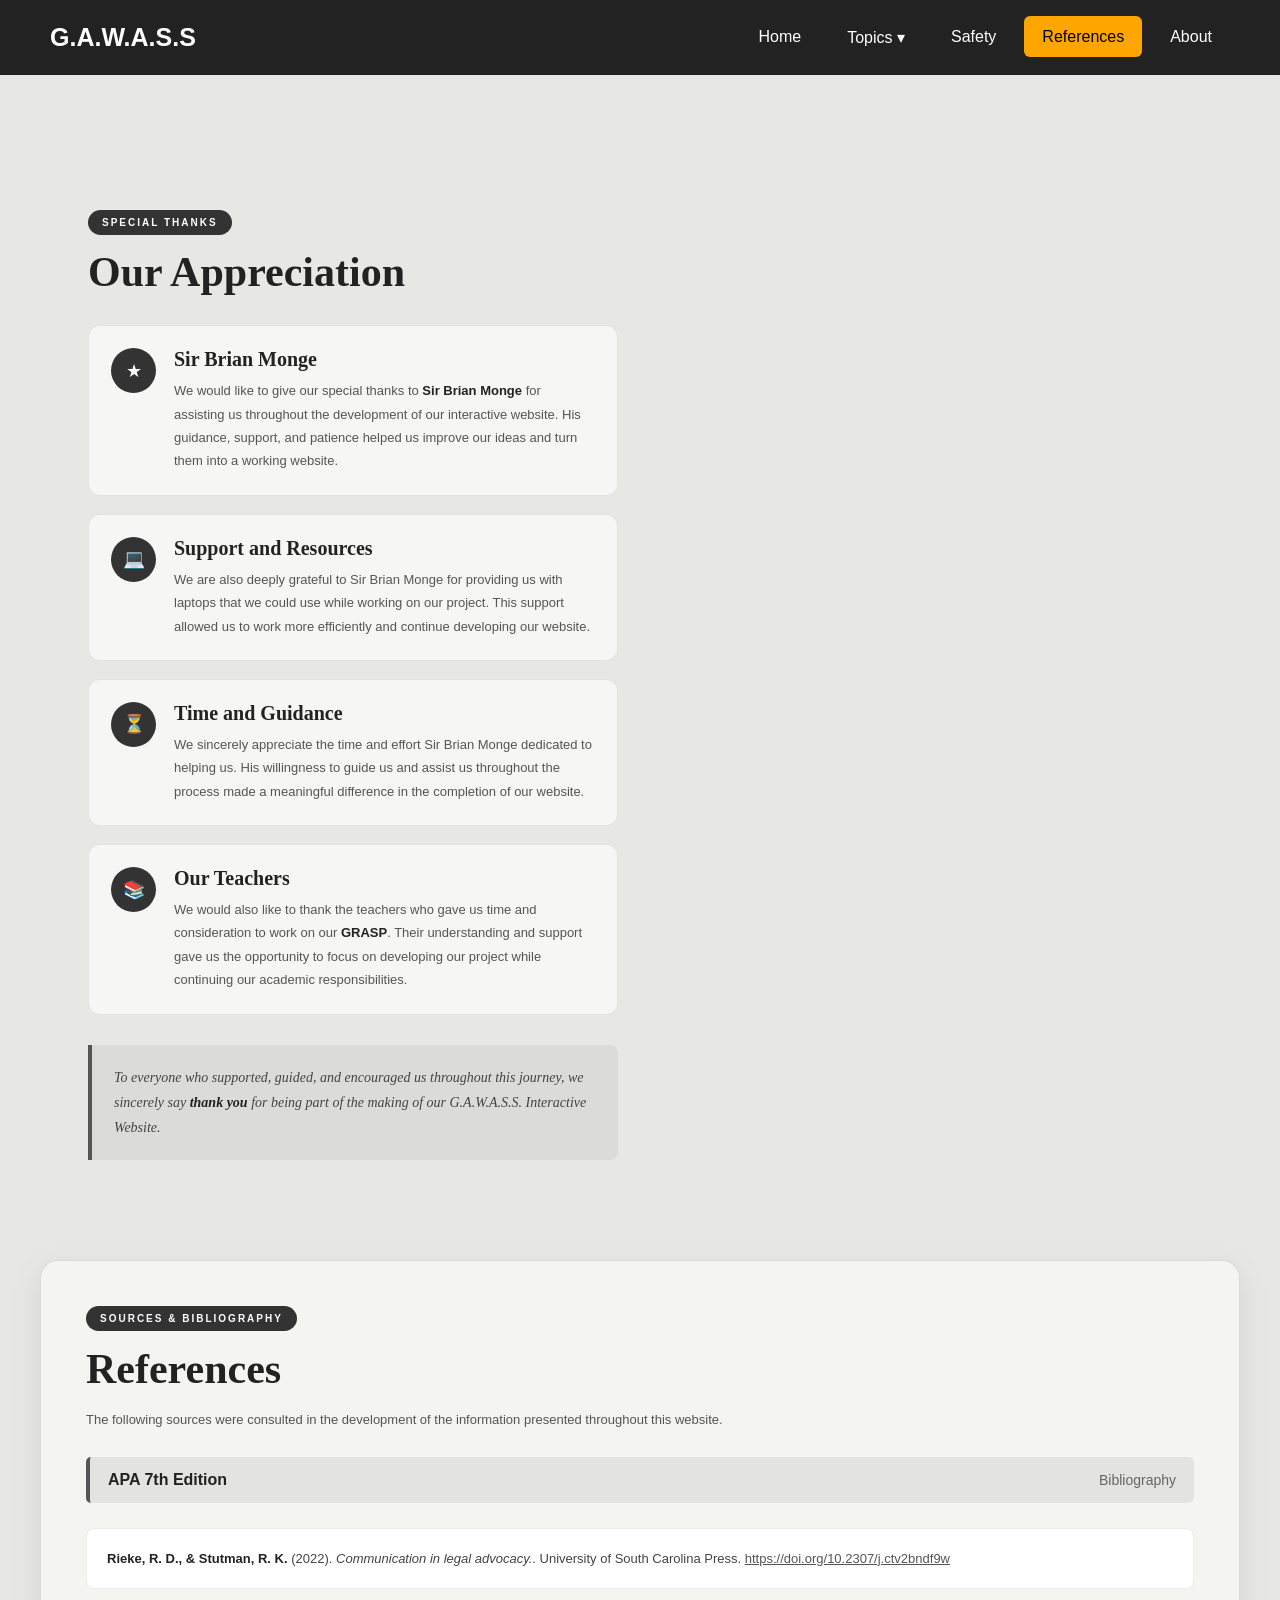
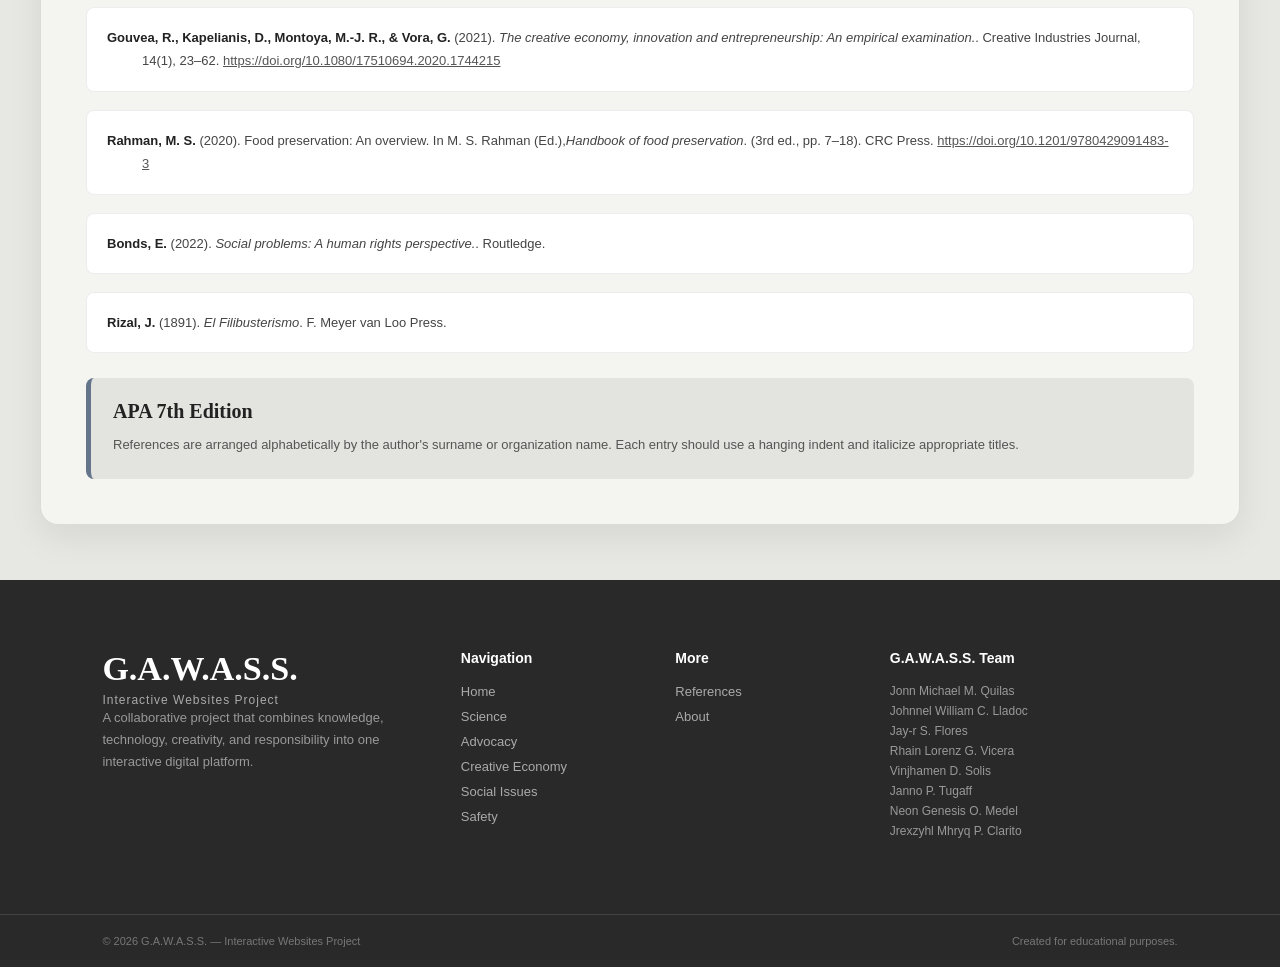
==== commit 0311ad3c: "Update references.html" ====
--- a/references.html
+++ b/references.html
@@ -190,6 +190,7 @@
 
 </div>
 
+    </div>
            </section>
 
 
--- a/style.css
+++ b/style.css
@@ -1984,6 +1984,3096 @@
         align-items: flex-start;
         gap: 5px;
     }
+
+}
+
+
+
+
+.creative-page {
+
+    width: 100%;
+
+    padding-top: 60px;
+
+    background: #e4e0da;
+
+    min-height: 100vh;
+}
+
+
+.creative-layout {
+
+    width: min(1250px, 95%);
+
+    margin: auto;
+
+    display: grid;
+
+    grid-template-columns: 1.15fr 1fr;
+
+    gap: 70px;
+
+    align-items: center;
+}
+
+
+
+.creative-left {
+
+    width: 100%;
+}
+
+
+.creative-main {
+
+    padding-bottom: 30%;
+
+    display: flex;
+
+    align-items: center;
+
+    gap: 35px;
+}
+
+
+.creative-main-image:hover img {
+
+    transform: scale(1.03);
+    transform: translateY(-8px);
+
+    box-shadow:
+        0 15px 30px
+        rgba(0,0,0,.15);
+}
+
+
+.creative-main-image {
+
+    width: 350px;
+
+    height: 350px;
+
+    flex-shrink: 0;
+
+    overflow: hidden;
+
+    border-radius: 14px;
+
+    background: #d6d2cc;
+}
+
+
+.creative-main-image img {
+
+    width: 100%;
+
+    height: 100%;
+
+    object-fit: cover;
+
+    display: block;
+}
+
+
+
+
+.creative-main-description {
+
+    max-width: 300px;
+}
+
+
+.creative-label {
+
+    font-size: 12px;
+
+    letter-spacing: 3px;
+
+    color: #777;
+
+    font-weight: 500;
+}
+
+
+.creative-main-description h1 {
+
+    font-family:
+        'Cormorant Garamond',
+        serif;
+
+    font-size: 52px;
+
+    font-weight: 600;
+
+    margin: 5px 0 15px;
+
+    color: #222;
+}
+
+
+.creative-main-description p {
+
+    font-family:
+        'Montserrat',
+        sans-serif;
+
+    font-size: 14px;
+
+    font-weight: 300;
+
+    line-height: 1.8;
+
+    color: #666;
+
+    margin-bottom: 15px;
+}
+
+
+
+.creative-right {
+    padding-bottom: 30%;
+
+    display: flex;
+
+    flex-direction: column;
+
+    gap: 35px;
+}
+
+
+
+
+.creative-item {
+
+    display: flex;
+
+    align-items: center;
+
+    gap: 25px;
+
+    width: 100%;
+}
+
+
+.creative-item:hover .creative-item-image img {
+
+    transform: scale(1.03);
+
+    transform: translateY(-8px);
+
+    box-shadow:
+        0 15px 30px
+        rgba(0,0,0,.15);
+}
+
+.creative-item-image {
+
+    width: 170px;
+
+    height: 230px;
+
+    flex-shrink: 0;
+
+    overflow: hidden;
+
+    border-radius: 10px;
+
+    background: #d6d2cc;
+}
+
+
+.creative-item-image img {
+
+    width: 100%;
+
+    height: 100%;
+
+    object-fit: cover;
+
+    display: block;
+}
+
+
+
+
+.creative-item-description {
+
+    flex: 1;
+}
+
+
+.creative-item-description > span {
+
+    font-size: 11px;
+
+    letter-spacing: 2px;
+
+    color: #888;
+}
+
+
+.creative-item-description h2 {
+
+    font-family:
+        'Cormorant Garamond',
+        serif;
+
+    font-size: 28px;
+
+    font-weight: 600;
+
+    margin: 6px 0 10px;
+
+    color: #222;
+}
+
+
+.creative-item-description p {
+
+    font-family:
+        'Montserrat',
+        sans-serif;
+
+    font-size: 13px;
+
+    font-weight: 300;
+
+    line-height: 1.7;
+
+    color: #777;
+
+    margin-bottom: 10px;
+}
+
+
+
+
+@media (max-width: 1100px) {
+
+    .creative-layout {
+
+        grid-template-columns: 1fr;
+
+        gap: 60px;
+    }
+
+    .creative-main {
+
+        justify-content: center;
+    }
+
+    .creative-right {
+
+        max-width: 800px;
+
+        margin: auto;
+
+        width: 100%;
+    }
+
+}
+
+
+@media (max-width: 700px) {
+
+    .creative-page {
+
+        padding: 40px 20px;
+    }
+
+    .creative-main {
+
+        flex-direction: column;
+
+        text-align: center;
+    }
+
+    .creative-main-image {
+
+        width: min(100%, 350px);
+
+        height: auto;
+
+        aspect-ratio: 1 / 1;
+    }
+
+    .creative-main-description {
+
+        max-width: 500px;
+    }
+
+    .creative-item {
+
+        align-items: flex-start;
+    }
+
+    .creative-item-image {
+
+        width: 140px;
+
+        height: 190px;
+    }
+
+
+}
+
+
+@media (max-width: 500px) {
+
+    .creative-item {
+
+        flex-direction: column;
+    }
+
+    .creative-item-image {
+
+        width: 100%;
+
+        height: 260px;
+    }
+
+    .creative-item-description {
+
+        width: 100%;
+    }
+
+}
+
+.image-button {
+
+    position: relative;
+
+    border: none;
+
+    padding: 0;
+
+    cursor: pointer;
+
+    font: inherit;
+
+}
+
+
+
+.image-overlay {
+
+    position: absolute;
+
+    left: 50%;
+
+    top: 50%;
+
+    transform:
+        translate(-50%, -50%)
+        translateY(10px);
+
+    padding: 10px 18px;
+
+    background:
+        rgba(30, 30, 30, .85);
+
+    color: white;
+
+    border-radius: 30px;
+
+    font-size: 11px;
+
+    letter-spacing: 1px;
+
+    opacity: 0;
+
+    transition:
+        opacity .3s ease,
+        transform .3s ease;
+
+    pointer-events: none;
+}
+
+
+.image-button:hover .image-overlay {
+
+    opacity: 1;
+
+    transform:
+        translate(-50%, -50%)
+        translateY(0);
+
+}
+
+
+.creative-main-image {
+
+    cursor: pointer;
+
+    transition:
+        transform .3s ease,
+        box-shadow .3s ease;
+}
+
+
+.creative-main-image:hover {
+
+    transform: translateY(-6px);
+
+    box-shadow:
+        0 18px 35px
+        rgba(0,0,0,.18);
+
+}
+
+
+.creative-main-image img {
+
+    transition:
+        transform .5s ease;
+}
+
+
+.creative-main-image:hover img {
+
+    transform: scale(1.04);
+
+}
+
+
+.interactive-product {
+
+    transition:
+        transform .3s ease,
+        box-shadow .3s ease;
+}
+
+
+.interactive-product:hover {
+
+    transform: translateX(-5px);
+
+}
+
+.creative-item-image {
+
+    cursor: pointer;
+
+    overflow: hidden;
+}
+
+
+.creative-item-image img {
+
+    transition:
+        transform .5s ease;
+}
+
+
+.creative-item-image:hover img {
+
+    transform: scale(1.06);
+
+}
+
+
+.onyx-divider {
+
+    width: 55px;
+
+    height: 2px;
+
+    background: #777;
+
+    margin: 25px 0;
+
+}
+
+
+.onyx-highlight {
+
+    font-size: 14px;
+
+    line-height: 1.7;
+
+    color: #555;
+
+}
+
+
+.read-more-btn {
+
+    margin-top: 10px;
+
+    padding: 9px 16px;
+
+    border: 1px solid #888;
+
+    background: transparent;
+
+    color: #444;
+
+    border-radius: 4px;
+
+    cursor: pointer;
+
+    font-size: 11px;
+
+    letter-spacing: 1px;
+
+    transition:
+        background .3s ease,
+        color .3s ease;
+}
+
+
+.read-more-btn:hover {
+
+    background: #333;
+
+    color: white;
+
+}
+
+
+.product-details {
+
+    max-height: 0;
+
+    overflow: hidden;
+
+    opacity: 0;
+
+    transition:
+        max-height .5s ease,
+        opacity .4s ease;
+}
+
+
+.product-details.show-details {
+
+    max-height: 300px;
+
+    opacity: 1;
+
+}
+
+
+.product-details p {
+
+    margin-top: 12px;
+
+}
+
+
+
+.image-modal {
+
+    position: fixed;
+
+    inset: 0;
+
+    z-index: 9999;
+
+    display: flex;
+
+    align-items: center;
+
+    justify-content: center;
+
+    flex-direction: column;
+
+    padding: 30px;
+
+    background:
+        rgba(20,20,20,.94);
+
+    opacity: 0;
+
+    visibility: hidden;
+
+    transition:
+        opacity .3s ease,
+        visibility .3s ease;
+
+}
+
+
+.image-modal.show-modal {
+
+    opacity: 1;
+
+    visibility: visible;
+
+}
+
+
+.image-modal img {
+
+    max-width: 85vw;
+
+    max-height: 78vh;
+
+    object-fit: contain;
+
+    border-radius: 8px;
+
+    box-shadow:
+        0 20px 60px
+        rgba(0,0,0,.5);
+
+    transform: scale(.9);
+
+    transition:
+        transform .35s ease;
+}
+
+
+.image-modal.show-modal img {
+
+    transform: scale(1);
+
+}
+
+
+.image-modal p {
+
+    color: white;
+
+    font-size: 14px;
+
+    margin-top: 18px;
+
+    letter-spacing: 1px;
+
+}
+
+
+
+
+.close-modal {
+
+    position: absolute;
+
+    top: 25px;
+
+    right: 35px;
+
+    width: 42px;
+
+    height: 42px;
+
+    border: none;
+
+    border-radius: 50%;
+
+    background: rgba(255,255,255,.12);
+
+    color: white;
+
+    font-size: 28px;
+
+    cursor: pointer;
+
+    transition:
+        background .3s ease,
+        transform .3s ease;
+}
+
+
+.close-modal:hover {
+
+    background: rgba(255,255,255,.25);
+
+    transform: rotate(90deg);
+
+}
+
+
+
+
+body.modal-open {
+
+    overflow: hidden;
+
+}
+
+@media (max-width: 900px) {
+
+    .creative-main {
+
+        flex-direction: column;
+
+        align-items: stretch;
+
+    }
+
+
+    .creative-main-image {
+
+        width: 100%;
+
+        height: 400px;
+
+    }
+
+
+    .creative-item {
+
+        grid-template-columns: 1fr;
+
+    }
+
+}
+
+
+@media (max-width: 600px) {
+
+    .creative-main-image {
+
+        height: 300px;
+
+    }
+
+
+    .image-modal {
+
+        padding: 20px;
+
+    }
+
+
+    .image-modal img {
+
+        max-width: 95vw;
+
+        max-height: 75vh;
+
+    }
+
+
+    .close-modal {
+
+        right: 20px;
+
+        top: 20px;
+
+    }
+
+}
+
+.filipino-film-section {
+
+    position: relative;
+
+    margin-top: 0;
+
+    padding: 100px 7% 120px;
+
+    background:
+        linear-gradient(
+            to bottom,
+            #d9d3c7 0%,
+            #eee3d0 12%,
+            #f7ead5 35%,
+            #f6e8d0 100%
+        );
+
+    overflow: hidden;
+
+}
+
+
+.filipino-film-section::before {
+
+    content: "";
+
+    position: absolute;
+
+    top: 0;
+
+    left: 0;
+
+    width: 100%;
+
+    height: 140px;
+
+    background:
+        linear-gradient(
+            to bottom,
+            rgba(70,70,70,.18),
+            rgba(246,232,208,0)
+        );
+
+    pointer-events: none;
+
+}
+
+
+.filipino-film-container {
+
+    position: relative;
+
+    z-index: 2;
+
+    max-width: 1250px;
+
+    margin: auto;
+
+    display: grid;
+
+    grid-template-columns:
+        1fr
+        1fr;
+
+    gap: 70px;
+
+    align-items: center;
+
+}
+
+
+.filipino-film-left,
+.filipino-film-right {
+
+    width: 100%;
+
+}
+
+
+.film-logo-card {
+
+    display: flex;
+
+    align-items: center;
+
+    gap: 35px;
+
+    padding: 30px;
+
+    background:
+        rgba(255,255,255,.32);
+
+    border:
+        1px solid
+        rgba(80,65,45,.18);
+
+    border-radius: 12px;
+
+    box-shadow:
+        0 12px 30px
+        rgba(70,50,30,.10);
+
+    backdrop-filter:
+        blur(4px);
+
+}
+
+
+.film-logo-image {
+
+    width: 300px;
+
+    min-width: 300px;
+
+    height: 300px;
+
+    overflow: hidden;
+
+    border-radius: 10px;
+
+    background: #f5e6cd;
+
+    box-shadow:
+        0 10px 25px
+        rgba(40,30,20,.18);
+
+}
+
+
+.film-logo-image img {
+
+    width: 100%;
+
+    height: 100%;
+
+    object-fit: cover;
+
+    display: block;
+
+    transition:
+        transform .5s ease;
+
+}
+
+
+.film-logo-image:hover img {
+
+    transform: scale(1.05);
+
+}
+
+
+.film-logo-description {
+
+    flex: 1;
+
+}
+
+
+.film-label {
+
+    display: block;
+
+    margin-bottom: 10px;
+
+    font-size: 10px;
+
+    font-weight: 700;
+
+    letter-spacing: 2px;
+
+    color: #9b6500;
+
+}
+
+
+.film-logo-description h2,
+.film-poster-description h2 {
+
+    margin: 0 0 18px;
+
+    font-family:
+        Georgia,
+        "Times New Roman",
+        serif;
+
+    color: #171717;
+
+    font-size: 28px;
+
+    line-height: 1.15;
+
+}
+
+
+.film-logo-description p,
+.film-poster-description p {
+
+    color: #403b35;
+
+    font-size: 14px;
+
+    line-height: 1.8;
+
+    margin-bottom: 14px;
+
+}
+
+
+.film-highlight {
+
+    margin-top: 20px;
+
+    padding-left: 15px;
+
+    border-left:
+        3px solid
+        #b88620;
+
+    font-family:
+        Georgia,
+        "Times New Roman",
+        serif;
+
+    font-style: italic;
+
+    color: #263d61 !important;
+
+}
+
+
+.film-poster-card {
+
+    display: grid;
+
+    grid-template-columns:
+        280px
+        1fr;
+
+    gap: 30px;
+
+    align-items: center;
+
+    padding: 30px;
+
+    background:
+        rgba(255,255,255,.35);
+
+    border:
+        1px solid
+        rgba(80,65,45,.18);
+
+    border-radius: 12px;
+
+    box-shadow:
+        0 12px 30px
+        rgba(70,50,30,.10);
+
+}
+
+
+.film-poster-image {
+
+    position: relative;
+
+    width: 280px;
+
+    height: 400px;
+
+    padding: 0;
+
+    border: none;
+
+    border-radius: 8px;
+
+    overflow: hidden;
+
+    cursor: pointer;
+
+    background: #ddd;
+
+    box-shadow:
+        0 12px 25px
+        rgba(30,25,20,.22);
+
+}
+
+
+.film-poster-image img {
+
+    width: 100%;
+
+    height: 100%;
+
+    object-fit: cover;
+
+    display: block;
+
+    transition:
+        transform .5s ease;
+
+}
+
+
+.film-poster-image:hover img {
+
+    transform: scale(1.06);
+
+}
+
+
+.film-image-overlay {
+
+    position: absolute;
+
+    top: 50%;
+
+    left: 50%;
+
+    transform:
+        translate(-50%, -50%)
+        translateY(10px);
+
+    padding: 10px 18px;
+
+    background:
+        rgba(20,20,20,.88);
+
+    color: white;
+
+    border-radius: 30px;
+
+    font-size: 10px;
+
+    letter-spacing: 1px;
+
+    opacity: 0;
+
+    transition:
+        opacity .3s ease,
+        transform .3s ease;
+
+    pointer-events: none;
+
+}
+
+
+.film-poster-image:hover
+.film-image-overlay {
+
+    opacity: 1;
+
+    transform:
+        translate(-50%, -50%)
+        translateY(0);
+
+}
+
+
+.film-poster-description {
+
+    min-width: 0;
+
+}
+
+
+.film-read-button {
+
+    margin-top: 8px;
+
+    padding: 9px 18px;
+
+    border:
+        1px solid
+        #8a6b35;
+
+    background:
+        transparent;
+
+    color: #5b451f;
+
+    border-radius: 4px;
+
+    cursor: pointer;
+
+    font-size: 10px;
+
+    letter-spacing: 1px;
+
+    transition:
+        background .3s ease,
+        color .3s ease;
+
+}
+
+
+.film-read-button:hover {
+
+    background: #263d61;
+
+    color: white;
+
+    border-color: #263d61;
+
+}
+
+
+.film-hidden-description {
+
+    max-height: 0;
+
+    overflow: hidden;
+
+    opacity: 0;
+
+    transition:
+        max-height .5s ease,
+        opacity .4s ease;
+
+}
+
+
+.film-hidden-description.show {
+
+    max-height: 250px;
+
+    opacity: 1;
+
+}
+
+
+.film-image-modal {
+
+    position: fixed;
+
+    inset: 0;
+
+    z-index: 9999;
+
+    display: flex;
+
+    align-items: center;
+
+    justify-content: center;
+
+    flex-direction: column;
+
+    padding: 30px;
+
+    background:
+        rgba(20,20,20,.95);
+
+    opacity: 0;
+
+    visibility: hidden;
+
+    transition:
+        opacity .3s ease,
+        visibility .3s ease;
+
+}
+
+
+.film-image-modal.show {
+
+    opacity: 1;
+
+    visibility: visible;
+
+}
+
+
+.film-image-modal img {
+
+    max-width: 85vw;
+
+    max-height: 80vh;
+
+    object-fit: contain;
+
+    border-radius: 6px;
+
+    box-shadow:
+        0 20px 60px
+        rgba(0,0,0,.5);
+
+    transform: scale(.9);
+
+    transition:
+        transform .35s ease;
+
+}
+
+
+.film-image-modal.show img {
+
+    transform: scale(1);
+
+}
+
+
+.film-image-modal p {
+
+    color: white;
+
+    margin-top: 18px;
+
+    font-size: 14px;
+
+    letter-spacing: 1px;
+
+}
+
+
+.film-modal-close {
+
+    position: absolute;
+
+    top: 25px;
+
+    right: 35px;
+
+    width: 42px;
+
+    height: 42px;
+
+    border: none;
+
+    border-radius: 50%;
+
+    background:
+        rgba(255,255,255,.12);
+
+    color: white;
+
+    font-size: 28px;
+
+    cursor: pointer;
+
+    transition:
+        transform .3s ease,
+        background .3s ease;
+
+}
+
+
+.film-modal-close:hover {
+
+    transform: rotate(90deg);
+
+    background:
+        rgba(255,255,255,.25);
+
+}
+
+
+@media (max-width: 1000px) {
+
+    .filipino-film-container {
+
+        grid-template-columns: 1fr;
+
+    }
+
+}
+
+
+@media (max-width: 700px) {
+
+    .film-logo-card {
+
+        flex-direction: column;
+
+        align-items: stretch;
+
+    }
+
+
+    .film-logo-image {
+
+        width: 100%;
+
+        min-width: 0;
+
+        height: auto;
+
+        aspect-ratio: 1 / 1;
+
+    }
+
+
+    .film-poster-card {
+
+        grid-template-columns: 1fr;
+
+    }
+
+
+    .film-poster-image {
+
+        width: 100%;
+
+        height: 450px;
+
+    }
+
+
+    .filipino-film-section {
+
+        padding:
+            70px 5% 90px;
+
+    }
+
+}
+
+
+
+
+.social-page {
+
+    min-height: 100vh;
+
+    padding: 70px 40px;
+
+    background:
+        linear-gradient(
+            135deg,
+            #e6e6e4,
+            #dddddd,
+            #dbdbda
+        );
+
+    color: #333;
+}
+
+
+
+.social-introduction {
+
+    width: min(900px, 90%);
+
+    margin: 0 auto 80px;
+
+    text-align: center;
+}
+
+
+.social-label {
+
+    display: block;
+
+    font-size: 11px;
+
+    letter-spacing: 3px;
+
+    color: #777;
+
+    margin-bottom: 12px;
+}
+
+
+.social-introduction h1 {
+
+    font-family:
+        'Cormorant Garamond',
+        Georgia,
+        serif;
+
+    font-size: 52px;
+
+    font-weight: 500;
+
+    color: #292929;
+
+    margin: 0 0 20px;
+}
+
+
+.social-introduction h1 em {
+
+    font-weight: 600;
+}
+
+
+.social-introduction > p {
+
+    max-width: 750px;
+
+    margin: 0 auto 35px;
+
+    font-family:
+        'Montserrat',
+        Arial,
+        sans-serif;
+
+    font-size: 15px;
+
+    line-height: 1.9;
+
+    color: #666;
+}
+
+
+.social-intro-image {
+
+    width: 760px;
+
+    height: 380px;
+
+    margin: 35px auto 0;
+
+    overflow: hidden;
+
+    border-radius: 12px;
+
+    background: #d5d5d3;
+
+    box-shadow:
+        0 10px 25px
+        rgba(0,0,0,.12);
+}
+
+
+.social-intro-image img {
+
+    width: 100%;
+
+    height: 100%;
+
+    object-fit: cover;
+
+    display: block;
+}
+
+
+.social-issues {
+
+    width: min(1150px, 95%);
+
+    margin: auto;
+}
+
+
+.social-section-heading {
+
+    text-align: center;
+
+    margin-bottom: 45px;
+}
+
+
+.social-section-heading span {
+
+    font-size: 11px;
+
+    letter-spacing: 3px;
+
+    color: #777;
+}
+
+
+.social-section-heading h2 {
+
+    font-family:
+        'Cormorant Garamond',
+        Georgia,
+        serif;
+
+    font-size: 38px;
+
+    font-weight: 500;
+
+    margin-top: 8px;
+
+    color: #303030;
+}
+
+
+
+.social-issue {
+
+    display: grid;
+
+    grid-template-columns:
+        320px 1fr;
+
+    gap: 55px;
+
+    align-items: center;
+
+    padding: 45px 0;
+
+    border-top:
+        1px solid #c9c9c7;
+}
+
+
+.social-issue-image {
+
+    width: 320px;
+
+    height: 320px;
+
+    overflow: hidden;
+
+    border-radius: 10px;
+
+    background: #d5d5d3;
+
+    box-shadow:
+        0 7px 20px
+        rgba(0,0,0,.10);
+}
+
+
+.social-issue-image img {
+
+    width: 100%;
+
+    height: 100%;
+
+    object-fit: cover;
+
+    display: block;
+
+    transition:
+        transform .4s ease;
+}
+
+
+.social-issue-image:hover img {
+
+    transform: scale(1.04);
+}
+
+
+
+.social-issue-content {
+
+    padding-right: 30px;
+}
+
+
+.social-issue-content > span {
+
+    font-size: 11px;
+
+    letter-spacing: 2px;
+
+    color: #888;
+}
+
+
+.social-issue-content h2 {
+
+    font-family:
+        'Cormorant Garamond',
+        Georgia,
+        serif;
+
+    font-size: 36px;
+
+    font-weight: 500;
+
+    color: #292929;
+
+    margin: 7px 0 15px;
+}
+
+
+.social-issue-content p {
+
+    font-family:
+        'Montserrat',
+        Arial,
+        sans-serif;
+
+    font-size: 14px;
+
+    line-height: 1.85;
+
+    color: #666;
+
+    max-width: 650px;
+
+    margin-bottom: 13px;
+}
+
+
+
+.social-conclusion {
+
+    width: min(900px, 90%);
+
+    margin: 70px auto 20px;
+
+    padding: 40px;
+
+    text-align: center;
+
+    background: rgba(255,255,255,.45);
+
+    border:
+        1px solid #d0d0ce;
+
+    border-radius: 12px;
+}
+
+
+.social-conclusion > span {
+
+    font-size: 11px;
+
+    letter-spacing: 3px;
+
+    color: #777;
+}
+
+
+.social-conclusion h2 {
+
+    font-family:
+        'Cormorant Garamond',
+        Georgia,
+        serif;
+
+    font-size: 34px;
+
+    font-weight: 500;
+
+    margin: 10px 0 15px;
+
+    color: #292929;
+}
+
+
+.social-conclusion p {
+
+    max-width: 700px;
+
+    margin: auto;
+
+    font-size: 14px;
+
+    line-height: 1.8;
+
+    color: #666;
+}
+
+
+@media (max-width: 850px) {
+
+    .social-page {
+
+        padding: 50px 25px;
+    }
+
+
+    .social-introduction h1 {
+
+        font-size: 42px;
+    }
+
+
+    .social-issue {
+
+        grid-template-columns: 250px 1fr;
+
+        gap: 30px;
+    }
+
+
+    .social-issue-image {
+
+        width: 250px;
+
+        height: 250px;
+    }
+
+}
+
+
+@media (max-width: 650px) {
+
+    .social-introduction h1 {
+
+        font-size: 38px;
+    }
+
+
+    .social-intro-image {
+
+        width: 100%;
+
+        max-width: 350px;
+
+        height: auto;
+
+        aspect-ratio: 1 / 1;
+    }
+
+
+    .social-issue {
+
+        grid-template-columns: 1fr;
+
+        gap: 25px;
+
+        padding: 35px 0;
+    }
+
+
+    .social-issue-image {
+
+        width: 100%;
+
+        max-width: 350px;
+
+        height: auto;
+
+        aspect-ratio: 1 / 1;
+
+        margin: auto;
+    }
+
+
+    .social-issue-content {
+
+        padding-right: 0;
+
+        text-align: center;
+    }
+
+
+    .social-issue-content p {
+
+        margin-left: auto;
+
+        margin-right: auto;
+    }
+
+}
+
+
+.social-image-button {
+
+    position: relative;
+
+    border: none;
+
+    padding: 0;
+
+    cursor: pointer;
+
+    display: block;
+
+    width: 320px;
+
+    height: 320px;
+
+    overflow: hidden;
+
+    border-radius: 10px;
+
+    background: #d5d5d3;
+
+    box-shadow:
+        0 7px 20px
+        rgba(0,0,0,.10);
+
+}
+
+
+.social-image-button img {
+
+    width: 100%;
+
+    height: 100%;
+
+    object-fit: cover;
+
+    display: block;
+
+    transition:
+        transform .5s ease;
+}
+
+
+.social-image-button:hover img {
+
+    transform: scale(1.07);
+
+}
+
+
+.social-image-overlay {
+
+    position: absolute;
+
+    left: 50%;
+
+    top: 50%;
+
+    transform:
+        translate(-50%, -50%)
+        translateY(10px);
+
+    padding: 10px 18px;
+
+    background:
+        rgba(30,30,30,.88);
+
+    color: white;
+
+    border-radius: 25px;
+
+    font-family:
+        'Montserrat',
+        Arial,
+        sans-serif;
+
+    font-size: 10px;
+
+    letter-spacing: 1px;
+
+    white-space: nowrap;
+
+    opacity: 0;
+
+    transition:
+        opacity .3s ease,
+        transform .3s ease;
+
+    pointer-events: none;
+}
+
+
+.social-image-button:hover
+.social-image-overlay {
+
+    opacity: 1;
+
+    transform:
+        translate(-50%, -50%)
+        translateY(0);
+
+}
+
+
+.interactive-social {
+
+    transition:
+        transform .3s ease;
+}
+
+
+.interactive-social:hover {
+
+    transform:
+        translateX(5px);
+
+}
+
+
+.social-read-btn {
+
+    margin-top: 8px;
+
+    padding: 9px 17px;
+
+    border:
+        1px solid #999;
+
+    background: transparent;
+
+    color: #555;
+
+    border-radius: 4px;
+
+    cursor: pointer;
+
+    font-family:
+        'Montserrat',
+        Arial,
+        sans-serif;
+
+    font-size: 10px;
+
+    letter-spacing: 1px;
+
+    transition:
+        background .3s ease,
+        color .3s ease,
+        transform .2s ease;
+}
+
+
+.social-read-btn:hover {
+
+    background: #333;
+
+    color: white;
+
+    transform:
+        translateY(-2px);
+
+}
+
+
+.social-extra {
+
+    max-height: 0;
+
+    overflow: hidden;
+
+    opacity: 0;
+
+    transition:
+        max-height .5s ease,
+        opacity .4s ease;
+}
+
+
+.social-extra.show-social {
+
+    max-height: 300px;
+
+    opacity: 1;
+
+}
+
+
+.social-image-modal {
+
+    position: fixed;
+
+    inset: 0;
+
+    z-index: 9999;
+
+    display: flex;
+
+    align-items: center;
+
+    justify-content: center;
+
+    flex-direction: column;
+
+    padding: 30px;
+
+    background:
+        rgba(25,25,25,.95);
+
+    opacity: 0;
+
+    visibility: hidden;
+
+    transition:
+        opacity .3s ease,
+        visibility .3s ease;
+
+}
+
+
+.social-image-modal.show-social-modal {
+
+    opacity: 1;
+
+    visibility: visible;
+
+}
+
+
+.social-image-modal img {
+
+    max-width: 85vw;
+
+    max-height: 78vh;
+
+    object-fit: contain;
+
+    border-radius: 8px;
+
+    box-shadow:
+        0 20px 60px
+        rgba(0,0,0,.55);
+
+    transform: scale(.9);
+
+    transition:
+        transform .35s ease;
+}
+
+
+.social-image-modal.show-social-modal img {
+
+    transform: scale(1);
+
+}
+
+
+.social-image-modal p {
+
+    color: white;
+
+    font-family:
+        'Montserrat',
+        Arial,
+        sans-serif;
+
+    font-size: 14px;
+
+    margin-top: 18px;
+
+    letter-spacing: 1px;
+
+}
+
+
+.social-modal-close {
+
+    position: absolute;
+
+    top: 25px;
+
+    right: 35px;
+
+    width: 42px;
+
+    height: 42px;
+
+    border: none;
+
+    border-radius: 50%;
+
+    background:
+        rgba(255,255,255,.12);
+
+    color: white;
+
+    font-size: 28px;
+
+    cursor: pointer;
+
+    transition:
+        background .3s ease,
+        transform .3s ease;
+}
+
+
+.social-modal-close:hover {
+
+    background:
+        rgba(255,255,255,.25);
+
+    transform:
+        rotate(90deg);
+
+}
+
+
+body.social-modal-open {
+
+    overflow: hidden;
+
+}
+
+@media (max-width: 700px) {
+
+    .social-image-button {
+
+        width: 100%;
+
+        height: 280px;
+
+    }
+
+
+    .interactive-social:hover {
+
+        transform: none;
+
+    }
+
+
+    .social-image-modal {
+
+        padding: 20px;
+
+    }
+
+
+    .social-image-modal img {
+
+        max-width: 95vw;
+
+        max-height: 75vh;
+
+    }
+
+
+    .social-modal-close {
+
+        top: 18px;
+
+        right: 20px;
+
+    }
+
+}
+
+
+
+.dropdown {
+    position: relative;
+}
+
+
+
+
+.topics-button {
+    cursor: pointer;
+}
+
+
+
+
+.dropdown-menu {
+
+    position: absolute;
+
+    top: 100%;
+    left: 50%;
+
+    transform: translateX(-50%);
+
+    min-width: 200px;
+
+    padding: 10px 0;
+
+    margin-top: 10px;
+
+    background: #333232;
+
+    border-radius: 10px;
+
+    box-shadow:
+        0 8px 20px
+        rgba(0, 0, 0, 0.25);
+
+    list-style: none;
+
+    opacity: 0;
+
+    visibility: hidden;
+
+    transform:
+        translateX(-50%)
+        translateY(-10px);
+
+    transition:
+        opacity 0.25s ease,
+        transform 0.25s ease,
+        visibility 0.25s ease;
+
+    z-index: 1000;
+}
+
+
+
+.dropdown:hover .dropdown-menu,
+.dropdown:focus-within .dropdown-menu {
+
+    opacity: 1;
+
+    visibility: visible;
+
+    transform:
+        translateX(-50%)
+        translateY(0);
+}
+
+
+
+.dropdown-menu li {
+
+    width: 100%;
+}
+
+
+.dropdown-menu li a {
+
+    display: block;
+
+    padding: 12px 20px;
+
+    color: #faf5f5;
+
+    text-decoration: none;
+
+    font-size: 14px;
+
+    white-space: nowrap;
+
+    transition:
+        background 0.2s ease,
+        padding-left 0.2s ease;
+}
+
+
+.dropdown-menu li a:hover {
+
+    background: #454444;
+
+    padding-left: 26px;
+
+    color: white;
+}
+
+
+
+
+
+.home-hero {
+
+    min-height: 620px;
+
+    padding: 90px 8%;
+
+    display: grid;
+
+    grid-template-columns: 1fr 1fr;
+
+    align-items: center;
+
+    gap: 70px;
+
+    background:
+        linear-gradient(
+            135deg,
+            #444444,
+            #555555,
+            #3c3c3c
+        );
+
+    color: white;
+}
+
+
+.home-label {
+
+    font-size: 11px;
+
+    letter-spacing: 4px;
+
+    color: #cccccc;
+}
+
+
+.hero-content h1 {
+
+    font-family:
+        'Cormorant Garamond',
+        Georgia,
+        serif;
+
+    font-size: 72px;
+
+    line-height: .9;
+
+    font-weight: 500;
+
+    margin: 20px 0;
+}
+
+
+.hero-content h1 span {
+
+    color: #d5d5d5;
+
+    font-style: italic;
+}
+
+
+.hero-content p {
+
+    max-width: 600px;
+
+    font-size: 15px;
+
+    line-height: 1.9;
+
+    color: #dddddd;
+
+    margin-bottom: 30px;
+}
+
+
+.hero-buttons {
+
+    display: flex;
+
+    gap: 15px;
+
+    flex-wrap: wrap;
+}
+
+
+.home-button {
+
+    display: inline-block;
+
+    padding: 13px 22px;
+
+    background: #eeeeee;
+
+    color: #333;
+
+    text-decoration: none;
+
+    border-radius: 5px;
+
+    font-size: 13px;
+
+    transition: .3s;
+}
+
+
+.home-button:hover {
+
+    transform: translateY(-3px);
+
+    background: white;
+}
+
+
+.home-button.secondary {
+
+    background: transparent;
+
+    border: 1px solid #aaa;
+
+    color: white;
+}
+
+
+.hero-image {
+
+    height: 450px;
+
+    overflow: hidden;
+
+    border-radius: 14px;
+}
+
+
+.hero-image img {
+
+    width: 100%;
+
+    height: 100%;
+
+    object-fit: cover;
+
+    transition: transform .6s ease;
+}
+
+
+.hero-image:hover img {
+
+    transform: scale(1.04);
+}
+
+.section-heading {
+
+    text-align: center;
+
+    margin-bottom: 50px;
+}
+
+
+.section-heading span {
+
+    font-size: 11px;
+
+    letter-spacing: 3px;
+
+    color: #888;
+}
+
+
+.section-heading h2 {
+
+    font-family:
+        'Cormorant Garamond',
+        Georgia,
+        serif;
+
+    font-size: 42px;
+
+    font-weight: 500;
+
+    color: #292929;
+
+    margin: 10px 0;
+}
+
+
+.section-heading p {
+
+    color: #777;
+
+    font-size: 14px;
+}
+
+.home-introduction {
+
+    padding: 100px 8%;
+
+    background: #eeeeec;
+}
+
+
+.intro-content {
+
+    max-width: 1100px;
+
+    margin: auto;
+
+    display: grid;
+
+    grid-template-columns: 1fr 1fr;
+
+    gap: 60px;
+
+    align-items: center;
+}
+
+
+.intro-image {
+
+    height: 400px;
+
+    overflow: hidden;
+
+    border-radius: 12px;
+}
+
+
+.intro-image img {
+
+    width: 100%;
+
+    height: 100%;
+
+    object-fit: cover;
+}
+
+
+.intro-text p {
+
+    font-size: 15px;
+
+    line-height: 1.9;
+
+    color: #666;
+
+    margin-bottom: 18px;
+}
+
+.home-topics {
+
+    padding: 100px 8%;
+
+    background: #e3e3e1;
+}
+
+
+.topic-grid {
+
+    max-width: 1200px;
+
+    margin: auto;
+
+    display: grid;
+
+    grid-template-columns:
+        repeat(2, 1fr);
+
+    gap: 30px;
+}
+
+
+.topic-card {
+
+    display: block;
+
+    background: #f1f1ef;
+
+    color: #333;
+
+    text-decoration: none;
+
+    border-radius: 12px;
+
+    overflow: hidden;
+
+    transition:
+        transform .3s ease,
+        box-shadow .3s ease;
+}
+
+
+.topic-card:hover {
+
+    transform: translateY(-8px);
+
+    box-shadow:
+        0 15px 30px
+        rgba(0,0,0,.15);
+}
+
+
+.topic-image {
+
+    height: 270px;
+
+    overflow: hidden;
+}
+
+
+.topic-image img {
+
+    width: 100%;
+
+    height: 100%;
+
+    object-fit: cover;
+
+    transition: transform .5s ease;
+}
+
+
+.topic-card:hover .topic-image img {
+
+    transform: scale(1.06);
+}
+
+
+.topic-content {
+
+    padding: 30px;
+}
+
+
+.topic-content span {
+
+    font-size: 10px;
+
+    letter-spacing: 2px;
+
+    color: #888;
+}
+
+
+.topic-content h3 {
+
+    font-family:
+        'Cormorant Garamond',
+        Georgia,
+        serif;
+
+    font-size: 30px;
+
+    margin: 8px 0 12px;
+}
+
+
+.topic-content p {
+
+    font-size: 13px;
+
+    line-height: 1.8;
+
+    color: #6d6d6d;
+
+    margin-bottom: 18px;
+}
+
+
+.topic-content strong {
+
+    font-size: 12px;
+
+    color: #333;
+}
+
+.home-safety {
+
+    padding: 100px 8%;
+
+    display: grid;
+
+    grid-template-columns: 1fr 1fr;
+
+    gap: 60px;
+
+    align-items: center;
+
+    background: #eeeeec;
+}
+
+
+.safety-preview-image {
+
+    height: 400px;
+
+    overflow: hidden;
+
+    border-radius: 12px;
+}
+
+
+.safety-preview-image img {
+
+    width: 100%;
+
+    height: 100%;
+
+    object-fit: cover;
+}
+
+
+.safety-preview-content span {
+
+    font-size: 11px;
+
+    letter-spacing: 3px;
+
+    color: #888;
+}
+
+
+.safety-preview-content h2 {
+
+    font-family:
+        'Cormorant Garamond',
+        Georgia,
+        serif;
+
+    font-size: 42px;
+
+    font-weight: 500;
+
+    margin: 10px 0 20px;
+}
+
+
+.safety-preview-content p {
+
+    color: #666;
+
+    line-height: 1.9;
+
+    margin-bottom: 25px;
+}
+
+.home-purpose {
+
+    padding: 100px 8%;
+
+    background: #dddddb;
+}
+
+
+.purpose-grid {
+
+    max-width: 1100px;
+
+    margin: auto;
+
+    display: grid;
+
+    grid-template-columns:
+        repeat(4, 1fr);
+
+    gap: 20px;
+}
+
+
+.purpose-box {
+
+    padding: 30px;
+
+    background: rgba(255,255,255,.45);
+
+    border-radius: 10px;
+}
+
+
+.purpose-box span {
+
+    font-size: 12px;
+
+    color: #888;
+}
+
+
+.purpose-box h3 {
+
+    font-family:
+        'Cormorant Garamond',
+        Georgia,
+        serif;
+
+    font-size: 27px;
+
+    margin: 10px 0;
+}
+
+
+.purpose-box p {
+
+    font-size: 13px;
+
+    line-height: 1.7;
+
+    color: #666;
+}
+
+.home-final {
+
+    padding: 110px 8%;
+
+    text-align: center;
+
+    background:
+        linear-gradient(
+            135deg,
+            #454545,
+            #353535
+        );
+
+    color: white;
+}
+
+
+.home-final > div {
+
+    max-width: 800px;
+
+    margin: auto;
+}
+
+
+.home-final span {
+
+    font-size: 11px;
+
+    letter-spacing: 4px;
+
+    color: #bbb;
+}
+
+
+.home-final h2 {
+
+    font-family:
+        'Cormorant Garamond',
+        Georgia,
+        serif;
+
+    font-size: 48px;
+
+    font-weight: 500;
+
+    margin: 15px 0;
+}
+
+
+.home-final p {
+
+    color: #ccc;
+
+    line-height: 1.8;
+}
+
+.site-footer {
+
+    background: #292929;
+
+    color: #ddd;
+}
+
+
+.footer-main {
+
+    max-width: 1300px;
+
+    margin: auto;
+
+    padding: 70px 8%;
+
+    display: grid;
+
+    grid-template-columns:
+        1.5fr
+        .8fr
+        .8fr
+        1.4fr;
+
+    gap: 50px;
+}
+
+
+.footer-brand h2 {
+
+    font-family:
+        'Cormorant Garamond',
+        Georgia,
+        serif;
+
+    font-size: 34px;
+
+    color: white;
+
+    margin-bottom: 5px;
+}
+
+
+.footer-brand > p:first-of-type {
+
+    color: #aaa;
+
+    font-size: 12px;
+
+    letter-spacing: 1px;
+}
+
+
+.footer-brand > p:last-child {
+
+    max-width: 350px;
+
+    color: #999;
+
+    font-size: 13px;
+
+    line-height: 1.7;
+}
+
+
+.footer-navigation h3,
+.footer-team h3 {
+
+    color: white;
+
+    font-size: 14px;
+
+    margin-bottom: 18px;
+}
+
+
+.footer-navigation a {
+
+    display: block;
+
+    color: #aaa;
+
+    text-decoration: none;
+
+    font-size: 13px;
+
+    margin-bottom: 10px;
+
+    transition: .2s;
+}
+
+
+.footer-navigation a:hover {
+
+    color: white;
+
+    padding-left: 5px;
+}
+
+
+.footer-team p {
+
+    color: #999;
+
+    font-size: 12px;
+
+    margin: 6px 0;
+}
+
+
+.footer-bottom {
+
+    padding: 20px 8%;
+
+    border-top:
+        1px solid #444;
+
+    display: flex;
+
+    justify-content: space-between;
+
+    gap: 20px;
+
+    color: #777;
+
+    font-size: 11px;
+}
+
+
+
+@media (max-width: 900px) {
+
+    .home-hero,
+    .intro-content,
+    .home-safety {
+
+        grid-template-columns: 1fr;
+    }
+
+
+    .hero-content {
+
+        text-align: center;
+    }
+
+
+    .hero-content p {
+
+        margin-left: auto;
+
+        margin-right: auto;
+    }
+
+
+    .hero-buttons {
+
+        justify-content: center;
+    }
+
+
+    .topic-grid {
+
+        grid-template-columns: 1fr;
+    }
+
+
+    .purpose-grid {
+
+        grid-template-columns:
+            repeat(2, 1fr);
+    }
+
+
+    .footer-main {
+
+        grid-template-columns:
+            repeat(2, 1fr);
+    }
+
+}
+
+
+@media (max-width: 600px) {
+
+    .home-hero {
+
+        padding: 60px 25px;
+    }
+
+
+    .hero-content h1 {
+
+        font-size: 52px;
+    }
+
+
+    .hero-image {
+
+        height: 300px;
+    }
+
+
+    .home-introduction,
+    .home-topics,
+    .home-safety,
+    .home-purpose {
+
+        padding: 70px 25px;
+    }
+
+
+    .purpose-grid {
+
+        grid-template-columns: 1fr;
+    }
+
+
+    .footer-main {
+
+        grid-template-columns: 1fr;
+    }
+
+
+    .footer-bottom {
+
+        flex-direction: column;
+    }
+
 
 }
 .references-page {
@@ -2301,3230 +5391,3 @@
     }
 
 }
-
-
-
-
-.creative-page {
-
-    width: 100%;
-
-    padding-top: 60px;
-
-    background: #e4e0da;
-
-    min-height: 100vh;
-}
-
-
-.creative-layout {
-
-    width: min(1250px, 95%);
-
-    margin: auto;
-
-    display: grid;
-
-    grid-template-columns: 1.15fr 1fr;
-
-    gap: 70px;
-
-    align-items: center;
-}
-
-
-
-.creative-left {
-
-    width: 100%;
-}
-
-
-.creative-main {
-
-    padding-bottom: 30%;
-
-    display: flex;
-
-    align-items: center;
-
-    gap: 35px;
-}
-
-
-.creative-main-image:hover img {
-
-    transform: scale(1.03);
-    transform: translateY(-8px);
-
-    box-shadow:
-        0 15px 30px
-        rgba(0,0,0,.15);
-}
-
-
-.creative-main-image {
-
-    width: 350px;
-
-    height: 350px;
-
-    flex-shrink: 0;
-
-    overflow: hidden;
-
-    border-radius: 14px;
-
-    background: #d6d2cc;
-}
-
-
-.creative-main-image img {
-
-    width: 100%;
-
-    height: 100%;
-
-    object-fit: cover;
-
-    display: block;
-}
-
-
-
-
-.creative-main-description {
-
-    max-width: 300px;
-}
-
-
-.creative-label {
-
-    font-size: 12px;
-
-    letter-spacing: 3px;
-
-    color: #777;
-
-    font-weight: 500;
-}
-
-
-.creative-main-description h1 {
-
-    font-family:
-        'Cormorant Garamond',
-        serif;
-
-    font-size: 52px;
-
-    font-weight: 600;
-
-    margin: 5px 0 15px;
-
-    color: #222;
-}
-
-
-.creative-main-description p {
-
-    font-family:
-        'Montserrat',
-        sans-serif;
-
-    font-size: 14px;
-
-    font-weight: 300;
-
-    line-height: 1.8;
-
-    color: #666;
-
-    margin-bottom: 15px;
-}
-
-
-
-.creative-right {
-    padding-bottom: 30%;
-
-    display: flex;
-
-    flex-direction: column;
-
-    gap: 35px;
-}
-
-
-
-
-.creative-item {
-
-    display: flex;
-
-    align-items: center;
-
-    gap: 25px;
-
-    width: 100%;
-}
-
-
-.creative-item:hover .creative-item-image img {
-
-    transform: scale(1.03);
-
-    transform: translateY(-8px);
-
-    box-shadow:
-        0 15px 30px
-        rgba(0,0,0,.15);
-}
-
-.creative-item-image {
-
-    width: 170px;
-
-    height: 230px;
-
-    flex-shrink: 0;
-
-    overflow: hidden;
-
-    border-radius: 10px;
-
-    background: #d6d2cc;
-}
-
-
-.creative-item-image img {
-
-    width: 100%;
-
-    height: 100%;
-
-    object-fit: cover;
-
-    display: block;
-}
-
-
-
-
-.creative-item-description {
-
-    flex: 1;
-}
-
-
-.creative-item-description > span {
-
-    font-size: 11px;
-
-    letter-spacing: 2px;
-
-    color: #888;
-}
-
-
-.creative-item-description h2 {
-
-    font-family:
-        'Cormorant Garamond',
-        serif;
-
-    font-size: 28px;
-
-    font-weight: 600;
-
-    margin: 6px 0 10px;
-
-    color: #222;
-}
-
-
-.creative-item-description p {
-
-    font-family:
-        'Montserrat',
-        sans-serif;
-
-    font-size: 13px;
-
-    font-weight: 300;
-
-    line-height: 1.7;
-
-    color: #777;
-
-    margin-bottom: 10px;
-}
-
-
-
-
-@media (max-width: 1100px) {
-
-    .creative-layout {
-
-        grid-template-columns: 1fr;
-
-        gap: 60px;
-    }
-
-    .creative-main {
-
-        justify-content: center;
-    }
-
-    .creative-right {
-
-        max-width: 800px;
-
-        margin: auto;
-
-        width: 100%;
-    }
-
-}
-
-
-@media (max-width: 700px) {
-
-    .creative-page {
-
-        padding: 40px 20px;
-    }
-
-    .creative-main {
-
-        flex-direction: column;
-
-        text-align: center;
-    }
-
-    .creative-main-image {
-
-        width: min(100%, 350px);
-
-        height: auto;
-
-        aspect-ratio: 1 / 1;
-    }
-
-    .creative-main-description {
-
-        max-width: 500px;
-    }
-
-    .creative-item {
-
-        align-items: flex-start;
-    }
-
-    .creative-item-image {
-
-        width: 140px;
-
-        height: 190px;
-    }
-
-
-}
-
-
-@media (max-width: 500px) {
-
-    .creative-item {
-
-        flex-direction: column;
-    }
-
-    .creative-item-image {
-
-        width: 100%;
-
-        height: 260px;
-    }
-
-    .creative-item-description {
-
-        width: 100%;
-    }
-
-}
-
-.image-button {
-
-    position: relative;
-
-    border: none;
-
-    padding: 0;
-
-    cursor: pointer;
-
-    font: inherit;
-
-}
-
-
-
-.image-overlay {
-
-    position: absolute;
-
-    left: 50%;
-
-    top: 50%;
-
-    transform:
-        translate(-50%, -50%)
-        translateY(10px);
-
-    padding: 10px 18px;
-
-    background:
-        rgba(30, 30, 30, .85);
-
-    color: white;
-
-    border-radius: 30px;
-
-    font-size: 11px;
-
-    letter-spacing: 1px;
-
-    opacity: 0;
-
-    transition:
-        opacity .3s ease,
-        transform .3s ease;
-
-    pointer-events: none;
-}
-
-
-.image-button:hover .image-overlay {
-
-    opacity: 1;
-
-    transform:
-        translate(-50%, -50%)
-        translateY(0);
-
-}
-
-
-.creative-main-image {
-
-    cursor: pointer;
-
-    transition:
-        transform .3s ease,
-        box-shadow .3s ease;
-}
-
-
-.creative-main-image:hover {
-
-    transform: translateY(-6px);
-
-    box-shadow:
-        0 18px 35px
-        rgba(0,0,0,.18);
-
-}
-
-
-.creative-main-image img {
-
-    transition:
-        transform .5s ease;
-}
-
-
-.creative-main-image:hover img {
-
-    transform: scale(1.04);
-
-}
-
-
-.interactive-product {
-
-    transition:
-        transform .3s ease,
-        box-shadow .3s ease;
-}
-
-
-.interactive-product:hover {
-
-    transform: translateX(-5px);
-
-}
-
-.creative-item-image {
-
-    cursor: pointer;
-
-    overflow: hidden;
-}
-
-
-.creative-item-image img {
-
-    transition:
-        transform .5s ease;
-}
-
-
-.creative-item-image:hover img {
-
-    transform: scale(1.06);
-
-}
-
-
-.onyx-divider {
-
-    width: 55px;
-
-    height: 2px;
-
-    background: #777;
-
-    margin: 25px 0;
-
-}
-
-
-.onyx-highlight {
-
-    font-size: 14px;
-
-    line-height: 1.7;
-
-    color: #555;
-
-}
-
-
-.read-more-btn {
-
-    margin-top: 10px;
-
-    padding: 9px 16px;
-
-    border: 1px solid #888;
-
-    background: transparent;
-
-    color: #444;
-
-    border-radius: 4px;
-
-    cursor: pointer;
-
-    font-size: 11px;
-
-    letter-spacing: 1px;
-
-    transition:
-        background .3s ease,
-        color .3s ease;
-}
-
-
-.read-more-btn:hover {
-
-    background: #333;
-
-    color: white;
-
-}
-
-
-.product-details {
-
-    max-height: 0;
-
-    overflow: hidden;
-
-    opacity: 0;
-
-    transition:
-        max-height .5s ease,
-        opacity .4s ease;
-}
-
-
-.product-details.show-details {
-
-    max-height: 300px;
-
-    opacity: 1;
-
-}
-
-
-.product-details p {
-
-    margin-top: 12px;
-
-}
-
-
-
-.image-modal {
-
-    position: fixed;
-
-    inset: 0;
-
-    z-index: 9999;
-
-    display: flex;
-
-    align-items: center;
-
-    justify-content: center;
-
-    flex-direction: column;
-
-    padding: 30px;
-
-    background:
-        rgba(20,20,20,.94);
-
-    opacity: 0;
-
-    visibility: hidden;
-
-    transition:
-        opacity .3s ease,
-        visibility .3s ease;
-
-}
-
-
-.image-modal.show-modal {
-
-    opacity: 1;
-
-    visibility: visible;
-
-}
-
-
-.image-modal img {
-
-    max-width: 85vw;
-
-    max-height: 78vh;
-
-    object-fit: contain;
-
-    border-radius: 8px;
-
-    box-shadow:
-        0 20px 60px
-        rgba(0,0,0,.5);
-
-    transform: scale(.9);
-
-    transition:
-        transform .35s ease;
-}
-
-
-.image-modal.show-modal img {
-
-    transform: scale(1);
-
-}
-
-
-.image-modal p {
-
-    color: white;
-
-    font-size: 14px;
-
-    margin-top: 18px;
-
-    letter-spacing: 1px;
-
-}
-
-
-
-
-.close-modal {
-
-    position: absolute;
-
-    top: 25px;
-
-    right: 35px;
-
-    width: 42px;
-
-    height: 42px;
-
-    border: none;
-
-    border-radius: 50%;
-
-    background: rgba(255,255,255,.12);
-
-    color: white;
-
-    font-size: 28px;
-
-    cursor: pointer;
-
-    transition:
-        background .3s ease,
-        transform .3s ease;
-}
-
-
-.close-modal:hover {
-
-    background: rgba(255,255,255,.25);
-
-    transform: rotate(90deg);
-
-}
-
-
-
-
-body.modal-open {
-
-    overflow: hidden;
-
-}
-
-@media (max-width: 900px) {
-
-    .creative-main {
-
-        flex-direction: column;
-
-        align-items: stretch;
-
-    }
-
-
-    .creative-main-image {
-
-        width: 100%;
-
-        height: 400px;
-
-    }
-
-
-    .creative-item {
-
-        grid-template-columns: 1fr;
-
-    }
-
-}
-
-
-@media (max-width: 600px) {
-
-    .creative-main-image {
-
-        height: 300px;
-
-    }
-
-
-    .image-modal {
-
-        padding: 20px;
-
-    }
-
-
-    .image-modal img {
-
-        max-width: 95vw;
-
-        max-height: 75vh;
-
-    }
-
-
-    .close-modal {
-
-        right: 20px;
-
-        top: 20px;
-
-    }
-
-}
-
-.filipino-film-section {
-
-    position: relative;
-
-    margin-top: 0;
-
-    padding: 100px 7% 120px;
-
-    background:
-        linear-gradient(
-            to bottom,
-            #d9d3c7 0%,
-            #eee3d0 12%,
-            #f7ead5 35%,
-            #f6e8d0 100%
-        );
-
-    overflow: hidden;
-
-}
-
-
-.filipino-film-section::before {
-
-    content: "";
-
-    position: absolute;
-
-    top: 0;
-
-    left: 0;
-
-    width: 100%;
-
-    height: 140px;
-
-    background:
-        linear-gradient(
-            to bottom,
-            rgba(70,70,70,.18),
-            rgba(246,232,208,0)
-        );
-
-    pointer-events: none;
-
-}
-
-
-.filipino-film-container {
-
-    position: relative;
-
-    z-index: 2;
-
-    max-width: 1250px;
-
-    margin: auto;
-
-    display: grid;
-
-    grid-template-columns:
-        1fr
-        1fr;
-
-    gap: 70px;
-
-    align-items: center;
-
-}
-
-
-.filipino-film-left,
-.filipino-film-right {
-
-    width: 100%;
-
-}
-
-
-.film-logo-card {
-
-    display: flex;
-
-    align-items: center;
-
-    gap: 35px;
-
-    padding: 30px;
-
-    background:
-        rgba(255,255,255,.32);
-
-    border:
-        1px solid
-        rgba(80,65,45,.18);
-
-    border-radius: 12px;
-
-    box-shadow:
-        0 12px 30px
-        rgba(70,50,30,.10);
-
-    backdrop-filter:
-        blur(4px);
-
-}
-
-
-.film-logo-image {
-
-    width: 300px;
-
-    min-width: 300px;
-
-    height: 300px;
-
-    overflow: hidden;
-
-    border-radius: 10px;
-
-    background: #f5e6cd;
-
-    box-shadow:
-        0 10px 25px
-        rgba(40,30,20,.18);
-
-}
-
-
-.film-logo-image img {
-
-    width: 100%;
-
-    height: 100%;
-
-    object-fit: cover;
-
-    display: block;
-
-    transition:
-        transform .5s ease;
-
-}
-
-
-.film-logo-image:hover img {
-
-    transform: scale(1.05);
-
-}
-
-
-.film-logo-description {
-
-    flex: 1;
-
-}
-
-
-.film-label {
-
-    display: block;
-
-    margin-bottom: 10px;
-
-    font-size: 10px;
-
-    font-weight: 700;
-
-    letter-spacing: 2px;
-
-    color: #9b6500;
-
-}
-
-
-.film-logo-description h2,
-.film-poster-description h2 {
-
-    margin: 0 0 18px;
-
-    font-family:
-        Georgia,
-        "Times New Roman",
-        serif;
-
-    color: #171717;
-
-    font-size: 28px;
-
-    line-height: 1.15;
-
-}
-
-
-.film-logo-description p,
-.film-poster-description p {
-
-    color: #403b35;
-
-    font-size: 14px;
-
-    line-height: 1.8;
-
-    margin-bottom: 14px;
-
-}
-
-
-.film-highlight {
-
-    margin-top: 20px;
-
-    padding-left: 15px;
-
-    border-left:
-        3px solid
-        #b88620;
-
-    font-family:
-        Georgia,
-        "Times New Roman",
-        serif;
-
-    font-style: italic;
-
-    color: #263d61 !important;
-
-}
-
-
-.film-poster-card {
-
-    display: grid;
-
-    grid-template-columns:
-        280px
-        1fr;
-
-    gap: 30px;
-
-    align-items: center;
-
-    padding: 30px;
-
-    background:
-        rgba(255,255,255,.35);
-
-    border:
-        1px solid
-        rgba(80,65,45,.18);
-
-    border-radius: 12px;
-
-    box-shadow:
-        0 12px 30px
-        rgba(70,50,30,.10);
-
-}
-
-
-.film-poster-image {
-
-    position: relative;
-
-    width: 280px;
-
-    height: 400px;
-
-    padding: 0;
-
-    border: none;
-
-    border-radius: 8px;
-
-    overflow: hidden;
-
-    cursor: pointer;
-
-    background: #ddd;
-
-    box-shadow:
-        0 12px 25px
-        rgba(30,25,20,.22);
-
-}
-
-
-.film-poster-image img {
-
-    width: 100%;
-
-    height: 100%;
-
-    object-fit: cover;
-
-    display: block;
-
-    transition:
-        transform .5s ease;
-
-}
-
-
-.film-poster-image:hover img {
-
-    transform: scale(1.06);
-
-}
-
-
-.film-image-overlay {
-
-    position: absolute;
-
-    top: 50%;
-
-    left: 50%;
-
-    transform:
-        translate(-50%, -50%)
-        translateY(10px);
-
-    padding: 10px 18px;
-
-    background:
-        rgba(20,20,20,.88);
-
-    color: white;
-
-    border-radius: 30px;
-
-    font-size: 10px;
-
-    letter-spacing: 1px;
-
-    opacity: 0;
-
-    transition:
-        opacity .3s ease,
-        transform .3s ease;
-
-    pointer-events: none;
-
-}
-
-
-.film-poster-image:hover
-.film-image-overlay {
-
-    opacity: 1;
-
-    transform:
-        translate(-50%, -50%)
-        translateY(0);
-
-}
-
-
-.film-poster-description {
-
-    min-width: 0;
-
-}
-
-
-.film-read-button {
-
-    margin-top: 8px;
-
-    padding: 9px 18px;
-
-    border:
-        1px solid
-        #8a6b35;
-
-    background:
-        transparent;
-
-    color: #5b451f;
-
-    border-radius: 4px;
-
-    cursor: pointer;
-
-    font-size: 10px;
-
-    letter-spacing: 1px;
-
-    transition:
-        background .3s ease,
-        color .3s ease;
-
-}
-
-
-.film-read-button:hover {
-
-    background: #263d61;
-
-    color: white;
-
-    border-color: #263d61;
-
-}
-
-
-.film-hidden-description {
-
-    max-height: 0;
-
-    overflow: hidden;
-
-    opacity: 0;
-
-    transition:
-        max-height .5s ease,
-        opacity .4s ease;
-
-}
-
-
-.film-hidden-description.show {
-
-    max-height: 250px;
-
-    opacity: 1;
-
-}
-
-
-.film-image-modal {
-
-    position: fixed;
-
-    inset: 0;
-
-    z-index: 9999;
-
-    display: flex;
-
-    align-items: center;
-
-    justify-content: center;
-
-    flex-direction: column;
-
-    padding: 30px;
-
-    background:
-        rgba(20,20,20,.95);
-
-    opacity: 0;
-
-    visibility: hidden;
-
-    transition:
-        opacity .3s ease,
-        visibility .3s ease;
-
-}
-
-
-.film-image-modal.show {
-
-    opacity: 1;
-
-    visibility: visible;
-
-}
-
-
-.film-image-modal img {
-
-    max-width: 85vw;
-
-    max-height: 80vh;
-
-    object-fit: contain;
-
-    border-radius: 6px;
-
-    box-shadow:
-        0 20px 60px
-        rgba(0,0,0,.5);
-
-    transform: scale(.9);
-
-    transition:
-        transform .35s ease;
-
-}
-
-
-.film-image-modal.show img {
-
-    transform: scale(1);
-
-}
-
-
-.film-image-modal p {
-
-    color: white;
-
-    margin-top: 18px;
-
-    font-size: 14px;
-
-    letter-spacing: 1px;
-
-}
-
-
-.film-modal-close {
-
-    position: absolute;
-
-    top: 25px;
-
-    right: 35px;
-
-    width: 42px;
-
-    height: 42px;
-
-    border: none;
-
-    border-radius: 50%;
-
-    background:
-        rgba(255,255,255,.12);
-
-    color: white;
-
-    font-size: 28px;
-
-    cursor: pointer;
-
-    transition:
-        transform .3s ease,
-        background .3s ease;
-
-}
-
-
-.film-modal-close:hover {
-
-    transform: rotate(90deg);
-
-    background:
-        rgba(255,255,255,.25);
-
-}
-
-
-@media (max-width: 1000px) {
-
-    .filipino-film-container {
-
-        grid-template-columns: 1fr;
-
-    }
-
-}
-
-
-@media (max-width: 700px) {
-
-    .film-logo-card {
-
-        flex-direction: column;
-
-        align-items: stretch;
-
-    }
-
-
-    .film-logo-image {
-
-        width: 100%;
-
-        min-width: 0;
-
-        height: auto;
-
-        aspect-ratio: 1 / 1;
-
-    }
-
-
-    .film-poster-card {
-
-        grid-template-columns: 1fr;
-
-    }
-
-
-    .film-poster-image {
-
-        width: 100%;
-
-        height: 450px;
-
-    }
-
-
-    .filipino-film-section {
-
-        padding:
-            70px 5% 90px;
-
-    }
-
-}
-
-
-
-
-.social-page {
-
-    min-height: 100vh;
-
-    padding: 70px 40px;
-
-    background:
-        linear-gradient(
-            135deg,
-            #e6e6e4,
-            #dddddd,
-            #dbdbda
-        );
-
-    color: #333;
-}
-
-
-
-.social-introduction {
-
-    width: min(900px, 90%);
-
-    margin: 0 auto 80px;
-
-    text-align: center;
-}
-
-
-.social-label {
-
-    display: block;
-
-    font-size: 11px;
-
-    letter-spacing: 3px;
-
-    color: #777;
-
-    margin-bottom: 12px;
-}
-
-
-.social-introduction h1 {
-
-    font-family:
-        'Cormorant Garamond',
-        Georgia,
-        serif;
-
-    font-size: 52px;
-
-    font-weight: 500;
-
-    color: #292929;
-
-    margin: 0 0 20px;
-}
-
-
-.social-introduction h1 em {
-
-    font-weight: 600;
-}
-
-
-.social-introduction > p {
-
-    max-width: 750px;
-
-    margin: 0 auto 35px;
-
-    font-family:
-        'Montserrat',
-        Arial,
-        sans-serif;
-
-    font-size: 15px;
-
-    line-height: 1.9;
-
-    color: #666;
-}
-
-
-.social-intro-image {
-
-    width: 760px;
-
-    height: 380px;
-
-    margin: 35px auto 0;
-
-    overflow: hidden;
-
-    border-radius: 12px;
-
-    background: #d5d5d3;
-
-    box-shadow:
-        0 10px 25px
-        rgba(0,0,0,.12);
-}
-
-
-.social-intro-image img {
-
-    width: 100%;
-
-    height: 100%;
-
-    object-fit: cover;
-
-    display: block;
-}
-
-
-.social-issues {
-
-    width: min(1150px, 95%);
-
-    margin: auto;
-}
-
-
-.social-section-heading {
-
-    text-align: center;
-
-    margin-bottom: 45px;
-}
-
-
-.social-section-heading span {
-
-    font-size: 11px;
-
-    letter-spacing: 3px;
-
-    color: #777;
-}
-
-
-.social-section-heading h2 {
-
-    font-family:
-        'Cormorant Garamond',
-        Georgia,
-        serif;
-
-    font-size: 38px;
-
-    font-weight: 500;
-
-    margin-top: 8px;
-
-    color: #303030;
-}
-
-
-
-.social-issue {
-
-    display: grid;
-
-    grid-template-columns:
-        320px 1fr;
-
-    gap: 55px;
-
-    align-items: center;
-
-    padding: 45px 0;
-
-    border-top:
-        1px solid #c9c9c7;
-}
-
-
-.social-issue-image {
-
-    width: 320px;
-
-    height: 320px;
-
-    overflow: hidden;
-
-    border-radius: 10px;
-
-    background: #d5d5d3;
-
-    box-shadow:
-        0 7px 20px
-        rgba(0,0,0,.10);
-}
-
-
-.social-issue-image img {
-
-    width: 100%;
-
-    height: 100%;
-
-    object-fit: cover;
-
-    display: block;
-
-    transition:
-        transform .4s ease;
-}
-
-
-.social-issue-image:hover img {
-
-    transform: scale(1.04);
-}
-
-
-
-.social-issue-content {
-
-    padding-right: 30px;
-}
-
-
-.social-issue-content > span {
-
-    font-size: 11px;
-
-    letter-spacing: 2px;
-
-    color: #888;
-}
-
-
-.social-issue-content h2 {
-
-    font-family:
-        'Cormorant Garamond',
-        Georgia,
-        serif;
-
-    font-size: 36px;
-
-    font-weight: 500;
-
-    color: #292929;
-
-    margin: 7px 0 15px;
-}
-
-
-.social-issue-content p {
-
-    font-family:
-        'Montserrat',
-        Arial,
-        sans-serif;
-
-    font-size: 14px;
-
-    line-height: 1.85;
-
-    color: #666;
-
-    max-width: 650px;
-
-    margin-bottom: 13px;
-}
-
-
-
-.social-conclusion {
-
-    width: min(900px, 90%);
-
-    margin: 70px auto 20px;
-
-    padding: 40px;
-
-    text-align: center;
-
-    background: rgba(255,255,255,.45);
-
-    border:
-        1px solid #d0d0ce;
-
-    border-radius: 12px;
-}
-
-
-.social-conclusion > span {
-
-    font-size: 11px;
-
-    letter-spacing: 3px;
-
-    color: #777;
-}
-
-
-.social-conclusion h2 {
-
-    font-family:
-        'Cormorant Garamond',
-        Georgia,
-        serif;
-
-    font-size: 34px;
-
-    font-weight: 500;
-
-    margin: 10px 0 15px;
-
-    color: #292929;
-}
-
-
-.social-conclusion p {
-
-    max-width: 700px;
-
-    margin: auto;
-
-    font-size: 14px;
-
-    line-height: 1.8;
-
-    color: #666;
-}
-
-
-@media (max-width: 850px) {
-
-    .social-page {
-
-        padding: 50px 25px;
-    }
-
-
-    .social-introduction h1 {
-
-        font-size: 42px;
-    }
-
-
-    .social-issue {
-
-        grid-template-columns: 250px 1fr;
-
-        gap: 30px;
-    }
-
-
-    .social-issue-image {
-
-        width: 250px;
-
-        height: 250px;
-    }
-
-}
-
-
-@media (max-width: 650px) {
-
-    .social-introduction h1 {
-
-        font-size: 38px;
-    }
-
-
-    .social-intro-image {
-
-        width: 100%;
-
-        max-width: 350px;
-
-        height: auto;
-
-        aspect-ratio: 1 / 1;
-    }
-
-
-    .social-issue {
-
-        grid-template-columns: 1fr;
-
-        gap: 25px;
-
-        padding: 35px 0;
-    }
-
-
-    .social-issue-image {
-
-        width: 100%;
-
-        max-width: 350px;
-
-        height: auto;
-
-        aspect-ratio: 1 / 1;
-
-        margin: auto;
-    }
-
-
-    .social-issue-content {
-
-        padding-right: 0;
-
-        text-align: center;
-    }
-
-
-    .social-issue-content p {
-
-        margin-left: auto;
-
-        margin-right: auto;
-    }
-
-}
-
-
-.social-image-button {
-
-    position: relative;
-
-    border: none;
-
-    padding: 0;
-
-    cursor: pointer;
-
-    display: block;
-
-    width: 320px;
-
-    height: 320px;
-
-    overflow: hidden;
-
-    border-radius: 10px;
-
-    background: #d5d5d3;
-
-    box-shadow:
-        0 7px 20px
-        rgba(0,0,0,.10);
-
-}
-
-
-.social-image-button img {
-
-    width: 100%;
-
-    height: 100%;
-
-    object-fit: cover;
-
-    display: block;
-
-    transition:
-        transform .5s ease;
-}
-
-
-.social-image-button:hover img {
-
-    transform: scale(1.07);
-
-}
-
-
-.social-image-overlay {
-
-    position: absolute;
-
-    left: 50%;
-
-    top: 50%;
-
-    transform:
-        translate(-50%, -50%)
-        translateY(10px);
-
-    padding: 10px 18px;
-
-    background:
-        rgba(30,30,30,.88);
-
-    color: white;
-
-    border-radius: 25px;
-
-    font-family:
-        'Montserrat',
-        Arial,
-        sans-serif;
-
-    font-size: 10px;
-
-    letter-spacing: 1px;
-
-    white-space: nowrap;
-
-    opacity: 0;
-
-    transition:
-        opacity .3s ease,
-        transform .3s ease;
-
-    pointer-events: none;
-}
-
-
-.social-image-button:hover
-.social-image-overlay {
-
-    opacity: 1;
-
-    transform:
-        translate(-50%, -50%)
-        translateY(0);
-
-}
-
-
-.interactive-social {
-
-    transition:
-        transform .3s ease;
-}
-
-
-.interactive-social:hover {
-
-    transform:
-        translateX(5px);
-
-}
-
-
-.social-read-btn {
-
-    margin-top: 8px;
-
-    padding: 9px 17px;
-
-    border:
-        1px solid #999;
-
-    background: transparent;
-
-    color: #555;
-
-    border-radius: 4px;
-
-    cursor: pointer;
-
-    font-family:
-        'Montserrat',
-        Arial,
-        sans-serif;
-
-    font-size: 10px;
-
-    letter-spacing: 1px;
-
-    transition:
-        background .3s ease,
-        color .3s ease,
-        transform .2s ease;
-}
-
-
-.social-read-btn:hover {
-
-    background: #333;
-
-    color: white;
-
-    transform:
-        translateY(-2px);
-
-}
-
-
-.social-extra {
-
-    max-height: 0;
-
-    overflow: hidden;
-
-    opacity: 0;
-
-    transition:
-        max-height .5s ease,
-        opacity .4s ease;
-}
-
-
-.social-extra.show-social {
-
-    max-height: 300px;
-
-    opacity: 1;
-
-}
-
-
-.social-image-modal {
-
-    position: fixed;
-
-    inset: 0;
-
-    z-index: 9999;
-
-    display: flex;
-
-    align-items: center;
-
-    justify-content: center;
-
-    flex-direction: column;
-
-    padding: 30px;
-
-    background:
-        rgba(25,25,25,.95);
-
-    opacity: 0;
-
-    visibility: hidden;
-
-    transition:
-        opacity .3s ease,
-        visibility .3s ease;
-
-}
-
-
-.social-image-modal.show-social-modal {
-
-    opacity: 1;
-
-    visibility: visible;
-
-}
-
-
-.social-image-modal img {
-
-    max-width: 85vw;
-
-    max-height: 78vh;
-
-    object-fit: contain;
-
-    border-radius: 8px;
-
-    box-shadow:
-        0 20px 60px
-        rgba(0,0,0,.55);
-
-    transform: scale(.9);
-
-    transition:
-        transform .35s ease;
-}
-
-
-.social-image-modal.show-social-modal img {
-
-    transform: scale(1);
-
-}
-
-
-.social-image-modal p {
-
-    color: white;
-
-    font-family:
-        'Montserrat',
-        Arial,
-        sans-serif;
-
-    font-size: 14px;
-
-    margin-top: 18px;
-
-    letter-spacing: 1px;
-
-}
-
-
-.social-modal-close {
-
-    position: absolute;
-
-    top: 25px;
-
-    right: 35px;
-
-    width: 42px;
-
-    height: 42px;
-
-    border: none;
-
-    border-radius: 50%;
-
-    background:
-        rgba(255,255,255,.12);
-
-    color: white;
-
-    font-size: 28px;
-
-    cursor: pointer;
-
-    transition:
-        background .3s ease,
-        transform .3s ease;
-}
-
-
-.social-modal-close:hover {
-
-    background:
-        rgba(255,255,255,.25);
-
-    transform:
-        rotate(90deg);
-
-}
-
-
-body.social-modal-open {
-
-    overflow: hidden;
-
-}
-
-@media (max-width: 700px) {
-
-    .social-image-button {
-
-        width: 100%;
-
-        height: 280px;
-
-    }
-
-
-    .interactive-social:hover {
-
-        transform: none;
-
-    }
-
-
-    .social-image-modal {
-
-        padding: 20px;
-
-    }
-
-
-    .social-image-modal img {
-
-        max-width: 95vw;
-
-        max-height: 75vh;
-
-    }
-
-
-    .social-modal-close {
-
-        top: 18px;
-
-        right: 20px;
-
-    }
-
-}
-
-
-
-.dropdown {
-    position: relative;
-}
-
-
-
-
-.topics-button {
-    cursor: pointer;
-}
-
-
-
-
-.dropdown-menu {
-
-    position: absolute;
-
-    top: 100%;
-    left: 50%;
-
-    transform: translateX(-50%);
-
-    min-width: 200px;
-
-    padding: 10px 0;
-
-    margin-top: 10px;
-
-    background: #333232;
-
-    border-radius: 10px;
-
-    box-shadow:
-        0 8px 20px
-        rgba(0, 0, 0, 0.25);
-
-    list-style: none;
-
-    opacity: 0;
-
-    visibility: hidden;
-
-    transform:
-        translateX(-50%)
-        translateY(-10px);
-
-    transition:
-        opacity 0.25s ease,
-        transform 0.25s ease,
-        visibility 0.25s ease;
-
-    z-index: 1000;
-}
-
-
-
-.dropdown:hover .dropdown-menu,
-.dropdown:focus-within .dropdown-menu {
-
-    opacity: 1;
-
-    visibility: visible;
-
-    transform:
-        translateX(-50%)
-        translateY(0);
-}
-
-
-
-.dropdown-menu li {
-
-    width: 100%;
-}
-
-
-.dropdown-menu li a {
-
-    display: block;
-
-    padding: 12px 20px;
-
-    color: #faf5f5;
-
-    text-decoration: none;
-
-    font-size: 14px;
-
-    white-space: nowrap;
-
-    transition:
-        background 0.2s ease,
-        padding-left 0.2s ease;
-}
-
-
-.dropdown-menu li a:hover {
-
-    background: #454444;
-
-    padding-left: 26px;
-
-    color: white;
-}
-
-
-
-
-
-.home-hero {
-
-    min-height: 620px;
-
-    padding: 90px 8%;
-
-    display: grid;
-
-    grid-template-columns: 1fr 1fr;
-
-    align-items: center;
-
-    gap: 70px;
-
-    background:
-        linear-gradient(
-            135deg,
-            #444444,
-            #555555,
-            #3c3c3c
-        );
-
-    color: white;
-}
-
-
-.home-label {
-
-    font-size: 11px;
-
-    letter-spacing: 4px;
-
-    color: #cccccc;
-}
-
-
-.hero-content h1 {
-
-    font-family:
-        'Cormorant Garamond',
-        Georgia,
-        serif;
-
-    font-size: 72px;
-
-    line-height: .9;
-
-    font-weight: 500;
-
-    margin: 20px 0;
-}
-
-
-.hero-content h1 span {
-
-    color: #d5d5d5;
-
-    font-style: italic;
-}
-
-
-.hero-content p {
-
-    max-width: 600px;
-
-    font-size: 15px;
-
-    line-height: 1.9;
-
-    color: #dddddd;
-
-    margin-bottom: 30px;
-}
-
-
-.hero-buttons {
-
-    display: flex;
-
-    gap: 15px;
-
-    flex-wrap: wrap;
-}
-
-
-.home-button {
-
-    display: inline-block;
-
-    padding: 13px 22px;
-
-    background: #eeeeee;
-
-    color: #333;
-
-    text-decoration: none;
-
-    border-radius: 5px;
-
-    font-size: 13px;
-
-    transition: .3s;
-}
-
-
-.home-button:hover {
-
-    transform: translateY(-3px);
-
-    background: white;
-}
-
-
-.home-button.secondary {
-
-    background: transparent;
-
-    border: 1px solid #aaa;
-
-    color: white;
-}
-
-
-.hero-image {
-
-    height: 450px;
-
-    overflow: hidden;
-
-    border-radius: 14px;
-}
-
-
-.hero-image img {
-
-    width: 100%;
-
-    height: 100%;
-
-    object-fit: cover;
-
-    transition: transform .6s ease;
-}
-
-
-.hero-image:hover img {
-
-    transform: scale(1.04);
-}
-
-.section-heading {
-
-    text-align: center;
-
-    margin-bottom: 50px;
-}
-
-
-.section-heading span {
-
-    font-size: 11px;
-
-    letter-spacing: 3px;
-
-    color: #888;
-}
-
-
-.section-heading h2 {
-
-    font-family:
-        'Cormorant Garamond',
-        Georgia,
-        serif;
-
-    font-size: 42px;
-
-    font-weight: 500;
-
-    color: #292929;
-
-    margin: 10px 0;
-}
-
-
-.section-heading p {
-
-    color: #777;
-
-    font-size: 14px;
-}
-
-.home-introduction {
-
-    padding: 100px 8%;
-
-    background: #eeeeec;
-}
-
-
-.intro-content {
-
-    max-width: 1100px;
-
-    margin: auto;
-
-    display: grid;
-
-    grid-template-columns: 1fr 1fr;
-
-    gap: 60px;
-
-    align-items: center;
-}
-
-
-.intro-image {
-
-    height: 400px;
-
-    overflow: hidden;
-
-    border-radius: 12px;
-}
-
-
-.intro-image img {
-
-    width: 100%;
-
-    height: 100%;
-
-    object-fit: cover;
-}
-
-
-.intro-text p {
-
-    font-size: 15px;
-
-    line-height: 1.9;
-
-    color: #666;
-
-    margin-bottom: 18px;
-}
-
-.home-topics {
-
-    padding: 100px 8%;
-
-    background: #e3e3e1;
-}
-
-
-.topic-grid {
-
-    max-width: 1200px;
-
-    margin: auto;
-
-    display: grid;
-
-    grid-template-columns:
-        repeat(2, 1fr);
-
-    gap: 30px;
-}
-
-
-.topic-card {
-
-    display: block;
-
-    background: #f1f1ef;
-
-    color: #333;
-
-    text-decoration: none;
-
-    border-radius: 12px;
-
-    overflow: hidden;
-
-    transition:
-        transform .3s ease,
-        box-shadow .3s ease;
-}
-
-
-.topic-card:hover {
-
-    transform: translateY(-8px);
-
-    box-shadow:
-        0 15px 30px
-        rgba(0,0,0,.15);
-}
-
-
-.topic-image {
-
-    height: 270px;
-
-    overflow: hidden;
-}
-
-
-.topic-image img {
-
-    width: 100%;
-
-    height: 100%;
-
-    object-fit: cover;
-
-    transition: transform .5s ease;
-}
-
-
-.topic-card:hover .topic-image img {
-
-    transform: scale(1.06);
-}
-
-
-.topic-content {
-
-    padding: 30px;
-}
-
-
-.topic-content span {
-
-    font-size: 10px;
-
-    letter-spacing: 2px;
-
-    color: #888;
-}
-
-
-.topic-content h3 {
-
-    font-family:
-        'Cormorant Garamond',
-        Georgia,
-        serif;
-
-    font-size: 30px;
-
-    margin: 8px 0 12px;
-}
-
-
-.topic-content p {
-
-    font-size: 13px;
-
-    line-height: 1.8;
-
-    color: #6d6d6d;
-
-    margin-bottom: 18px;
-}
-
-
-.topic-content strong {
-
-    font-size: 12px;
-
-    color: #333;
-}
-
-.home-safety {
-
-    padding: 100px 8%;
-
-    display: grid;
-
-    grid-template-columns: 1fr 1fr;
-
-    gap: 60px;
-
-    align-items: center;
-
-    background: #eeeeec;
-}
-
-
-.safety-preview-image {
-
-    height: 400px;
-
-    overflow: hidden;
-
-    border-radius: 12px;
-}
-
-
-.safety-preview-image img {
-
-    width: 100%;
-
-    height: 100%;
-
-    object-fit: cover;
-}
-
-
-.safety-preview-content span {
-
-    font-size: 11px;
-
-    letter-spacing: 3px;
-
-    color: #888;
-}
-
-
-.safety-preview-content h2 {
-
-    font-family:
-        'Cormorant Garamond',
-        Georgia,
-        serif;
-
-    font-size: 42px;
-
-    font-weight: 500;
-
-    margin: 10px 0 20px;
-}
-
-
-.safety-preview-content p {
-
-    color: #666;
-
-    line-height: 1.9;
-
-    margin-bottom: 25px;
-}
-
-.home-purpose {
-
-    padding: 100px 8%;
-
-    background: #dddddb;
-}
-
-
-.purpose-grid {
-
-    max-width: 1100px;
-
-    margin: auto;
-
-    display: grid;
-
-    grid-template-columns:
-        repeat(4, 1fr);
-
-    gap: 20px;
-}
-
-
-.purpose-box {
-
-    padding: 30px;
-
-    background: rgba(255,255,255,.45);
-
-    border-radius: 10px;
-}
-
-
-.purpose-box span {
-
-    font-size: 12px;
-
-    color: #888;
-}
-
-
-.purpose-box h3 {
-
-    font-family:
-        'Cormorant Garamond',
-        Georgia,
-        serif;
-
-    font-size: 27px;
-
-    margin: 10px 0;
-}
-
-
-.purpose-box p {
-
-    font-size: 13px;
-
-    line-height: 1.7;
-
-    color: #666;
-}
-
-.home-final {
-
-    padding: 110px 8%;
-
-    text-align: center;
-
-    background:
-        linear-gradient(
-            135deg,
-            #454545,
-            #353535
-        );
-
-    color: white;
-}
-
-
-.home-final > div {
-
-    max-width: 800px;
-
-    margin: auto;
-}
-
-
-.home-final span {
-
-    font-size: 11px;
-
-    letter-spacing: 4px;
-
-    color: #bbb;
-}
-
-
-.home-final h2 {
-
-    font-family:
-        'Cormorant Garamond',
-        Georgia,
-        serif;
-
-    font-size: 48px;
-
-    font-weight: 500;
-
-    margin: 15px 0;
-}
-
-
-.home-final p {
-
-    color: #ccc;
-
-    line-height: 1.8;
-}
-
-.site-footer {
-
-    background: #292929;
-
-    color: #ddd;
-}
-
-
-.footer-main {
-
-    max-width: 1300px;
-
-    margin: auto;
-
-    padding: 70px 8%;
-
-    display: grid;
-
-    grid-template-columns:
-        1.5fr
-        .8fr
-        .8fr
-        1.4fr;
-
-    gap: 50px;
-}
-
-
-.footer-brand h2 {
-
-    font-family:
-        'Cormorant Garamond',
-        Georgia,
-        serif;
-
-    font-size: 34px;
-
-    color: white;
-
-    margin-bottom: 5px;
-}
-
-
-.footer-brand > p:first-of-type {
-
-    color: #aaa;
-
-    font-size: 12px;
-
-    letter-spacing: 1px;
-}
-
-
-.footer-brand > p:last-child {
-
-    max-width: 350px;
-
-    color: #999;
-
-    font-size: 13px;
-
-    line-height: 1.7;
-}
-
-
-.footer-navigation h3,
-.footer-team h3 {
-
-    color: white;
-
-    font-size: 14px;
-
-    margin-bottom: 18px;
-}
-
-
-.footer-navigation a {
-
-    display: block;
-
-    color: #aaa;
-
-    text-decoration: none;
-
-    font-size: 13px;
-
-    margin-bottom: 10px;
-
-    transition: .2s;
-}
-
-
-.footer-navigation a:hover {
-
-    color: white;
-
-    padding-left: 5px;
-}
-
-
-.footer-team p {
-
-    color: #999;
-
-    font-size: 12px;
-
-    margin: 6px 0;
-}
-
-
-.footer-bottom {
-
-    padding: 20px 8%;
-
-    border-top:
-        1px solid #444;
-
-    display: flex;
-
-    justify-content: space-between;
-
-    gap: 20px;
-
-    color: #777;
-
-    font-size: 11px;
-}
-
-
-
-@media (max-width: 900px) {
-
-    .home-hero,
-    .intro-content,
-    .home-safety {
-
-        grid-template-columns: 1fr;
-    }
-
-
-    .hero-content {
-
-        text-align: center;
-    }
-
-
-    .hero-content p {
-
-        margin-left: auto;
-
-        margin-right: auto;
-    }
-
-
-    .hero-buttons {
-
-        justify-content: center;
-    }
-
-
-    .topic-grid {
-
-        grid-template-columns: 1fr;
-    }
-
-
-    .purpose-grid {
-
-        grid-template-columns:
-            repeat(2, 1fr);
-    }
-
-
-    .footer-main {
-
-        grid-template-columns:
-            repeat(2, 1fr);
-    }
-
-}
-
-
-@media (max-width: 600px) {
-
-    .home-hero {
-
-        padding: 60px 25px;
-    }
-
-
-    .hero-content h1 {
-
-        font-size: 52px;
-    }
-
-
-    .hero-image {
-
-        height: 300px;
-    }
-
-
-    .home-introduction,
-    .home-topics,
-    .home-safety,
-    .home-purpose {
-
-        padding: 70px 25px;
-    }
-
-
-    .purpose-grid {
-
-        grid-template-columns: 1fr;
-    }
-
-
-    .footer-main {
-
-        grid-template-columns: 1fr;
-    }
-
-
-    .footer-bottom {
-
-        flex-direction: column;
-    }
-
-}
-<<<<<<< HEAD
-
-.credits-section {
-    padding: 100px 7% 110px;
-    background:
-        linear-gradient(
-            135deg,
-            #eeeeeb 0%,
-            #e3e3df 50%,
-            #d7d7d3 100%
-        );
-    position: relative;
-    overflow: hidden;
-}
-
-.credits-section::before {
-    content: "";
-    position: absolute;
-    width: 420px;
-    height: 420px;
-    border-radius: 50%;
-    background: rgba(255,255,255,.35);
-    top: -180px;
-    right: -120px;
-}
-
-.credits-section::after {
-    content: "";
-    position: absolute;
-    width: 300px;
-    height: 300px;
-    border-radius: 50%;
-    background: rgba(255,255,255,.22);
-    bottom: -160px;
-    left: -100px;
-}
-
-.credits-content {
-    position: relative;
-    z-index: 2;
-    max-width: 900px;
-    margin: auto;
-    padding: 55px 65px;
-    background: rgba(255,255,255,.65);
-    border: 1px solid rgba(60,60,60,.12);
-    border-radius: 18px;
-    box-shadow:
-        0 15px 40px rgba(0,0,0,.10);
-    backdrop-filter: blur(8px);
-}
-
-.credits-label {
-    display: inline-block;
-    margin-bottom: 12px;
-    padding: 7px 14px;
-    border-radius: 20px;
-    background: #333;
-    color: white;
-    font-family: 'Montserrat', Arial, sans-serif;
-    font-size: 10px;
-    font-weight: 700;
-    letter-spacing: 2px;
-}
-
-.credits-content h2 {
-    margin: 0 0 28px;
-    font-family:
-        Georgia,
-        'Times New Roman',
-        serif;
-    font-size: 42px;
-    line-height: 1.1;
-    color: #222;
-}
-
-.credits-content h2::after {
-    content: "";
-    display: block;
-    width: 65px;
-    height: 3px;
-    margin-top: 18px;
-    background: #777;
-    border-radius: 5px;
-}
-
-.credits-content p {
-    margin: 0 0 20px;
-    color: #454545;
-    font-family:
-        'Montserrat',
-        Arial,
-        sans-serif;
-    font-size: 14px;
-    line-height: 1.9;
-}
-
-.credits-content strong {
-    color: #222;
-    font-weight: 700;
-}
-
-.credits-final-message {
-    margin-top: 30px !important;
-    padding: 22px 25px;
-    border-left: 4px solid #555;
-    background: rgba(0,0,0,.045);
-    border-radius: 0 8px 8px 0;
-    font-family:
-        Georgia,
-        'Times New Roman',
-        serif !important;
-    font-style: italic;
-    font-size: 15px !important;
-    color: #333 !important;
-}
-
-@media (max-width: 700px) {
-
-    .credits-section {
-        padding: 70px 5% 80px;
-    }
-
-    .credits-content {
-        padding: 40px 28px;
-    }
-
-    .credits-content h2 {
-        font-size: 32px;
-    }
-
-    .credits-content p {
-        font-size: 13px;
-        line-height: 1.8;
-    }
-
-}
-=======
->>>>>>> e1f2d9bdb55dda6be4ed9669146987a102004656
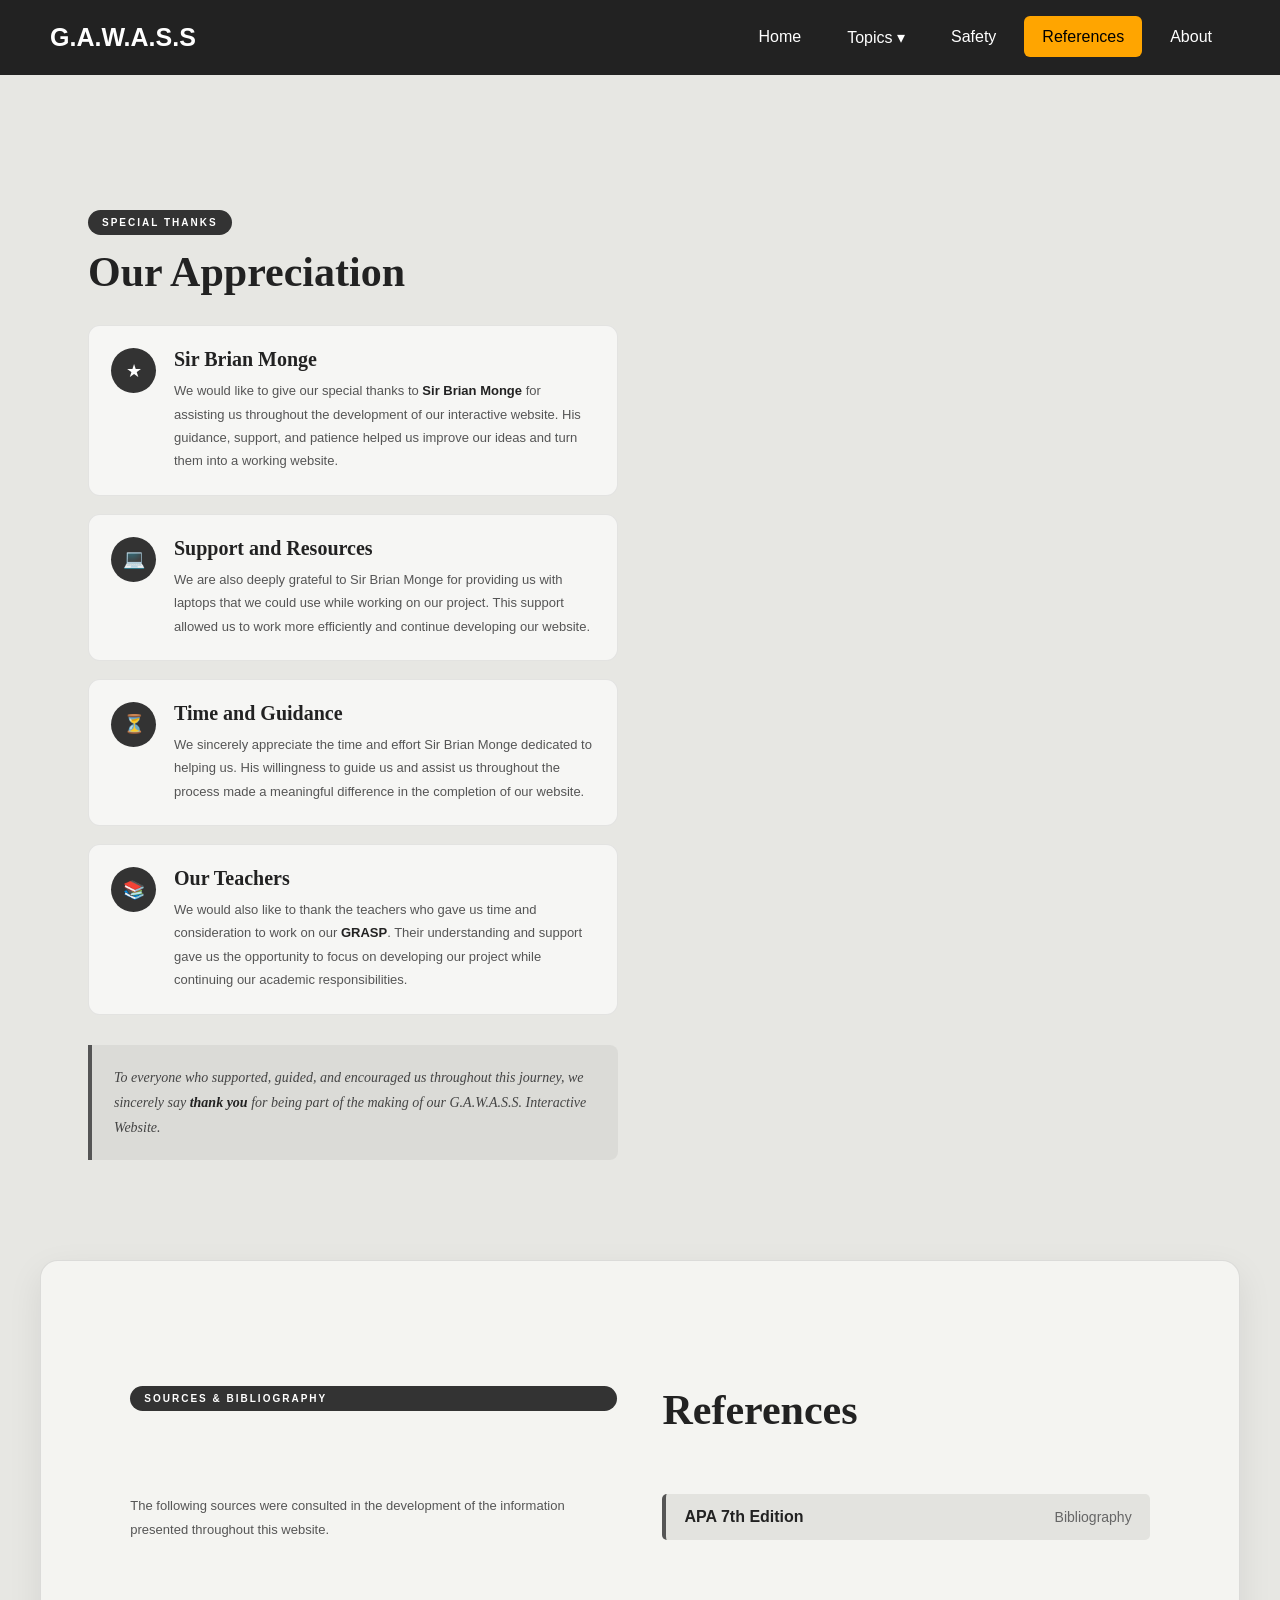
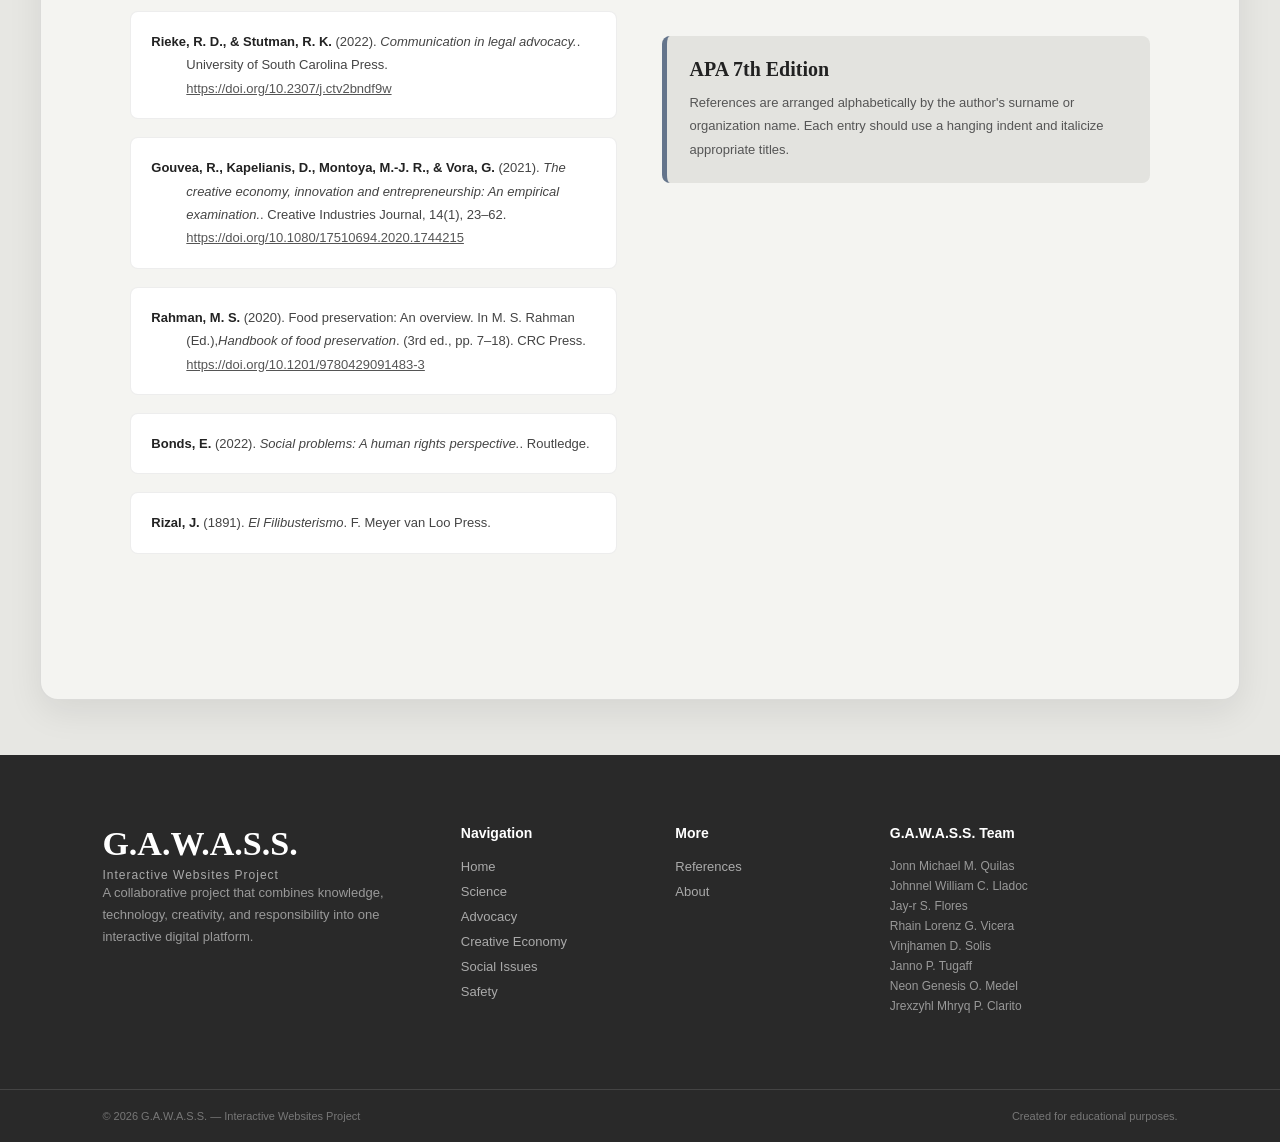
==== commit aa02a80c: "Update references.html" ====
--- a/references.html
+++ b/references.html
@@ -196,7 +196,7 @@
 
 
             <section class="bibliography-section">
-
+<div class="references-container">
                 <span class="page-label">
                     SOURCES & BIBLIOGRAPHY
                 </span>
@@ -320,6 +320,7 @@
                     </p>
 
                 </div>
+                </div>
 
             </section>
 
